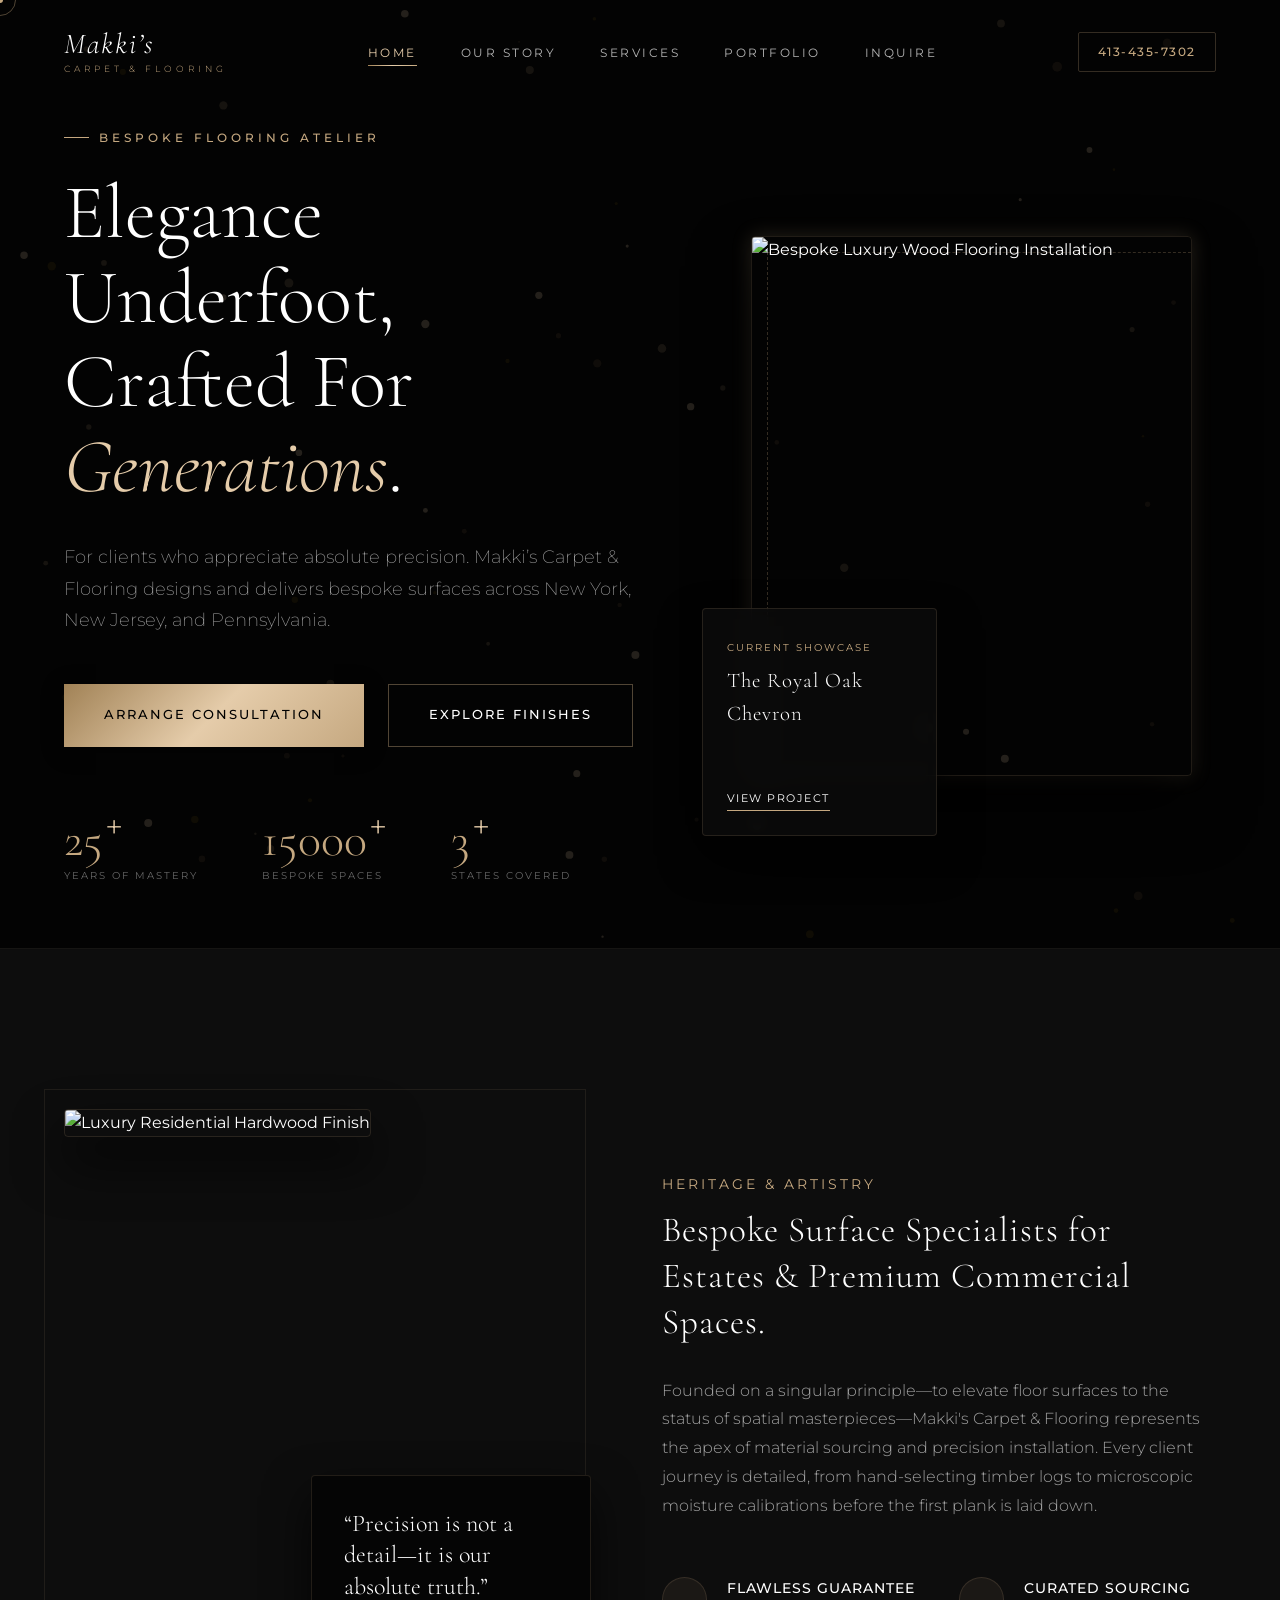
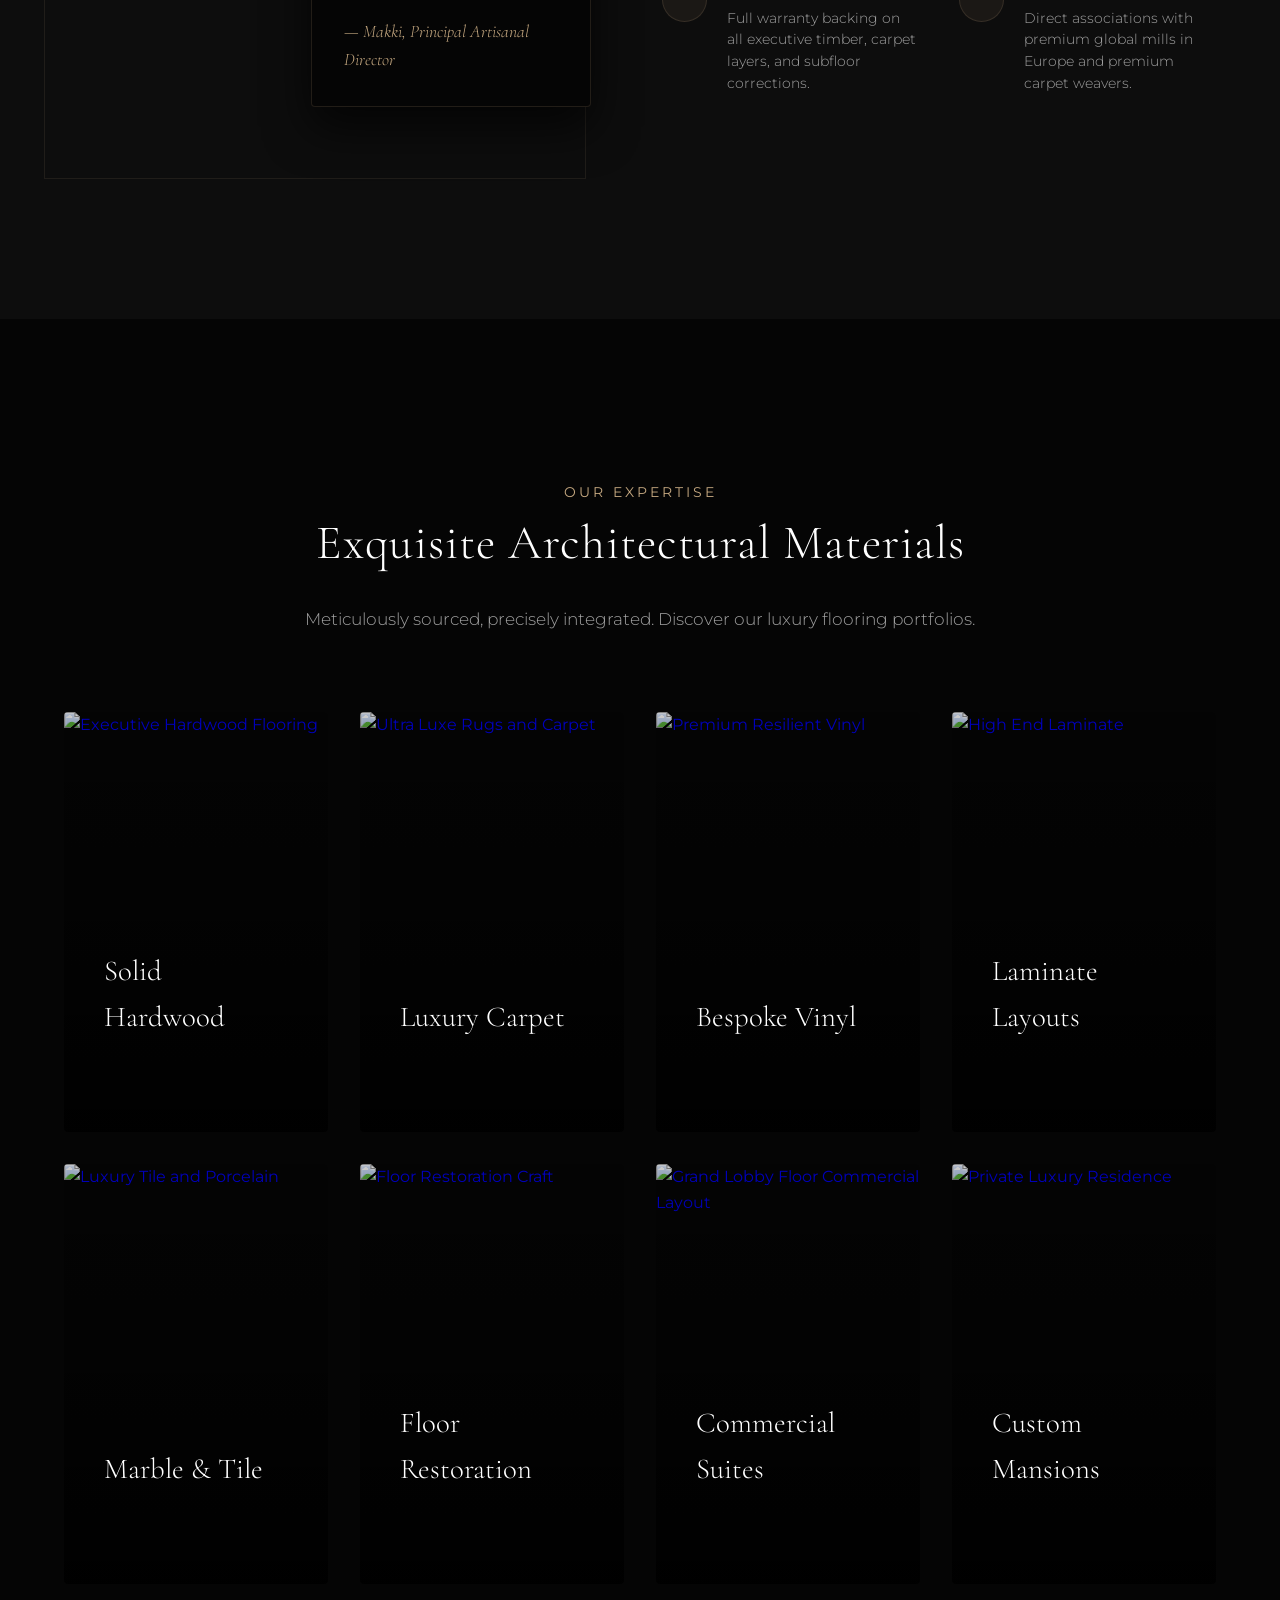
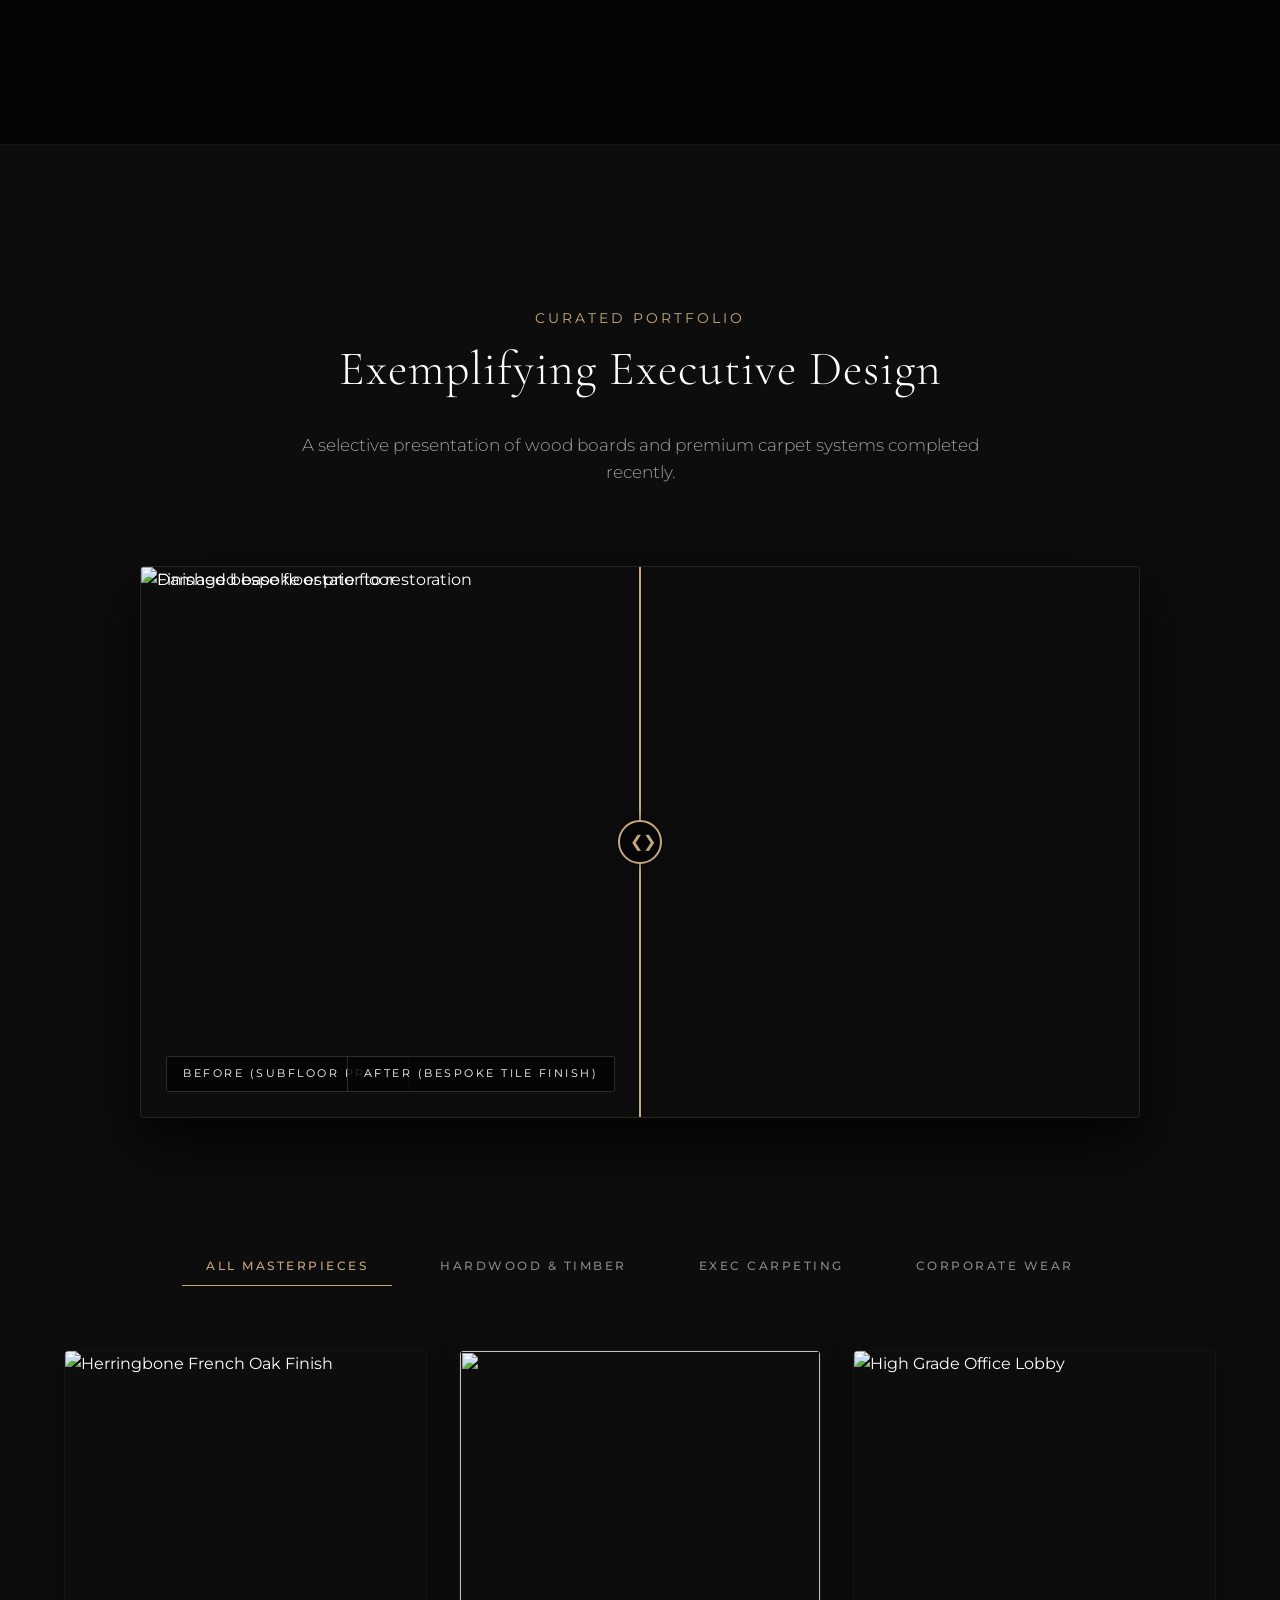
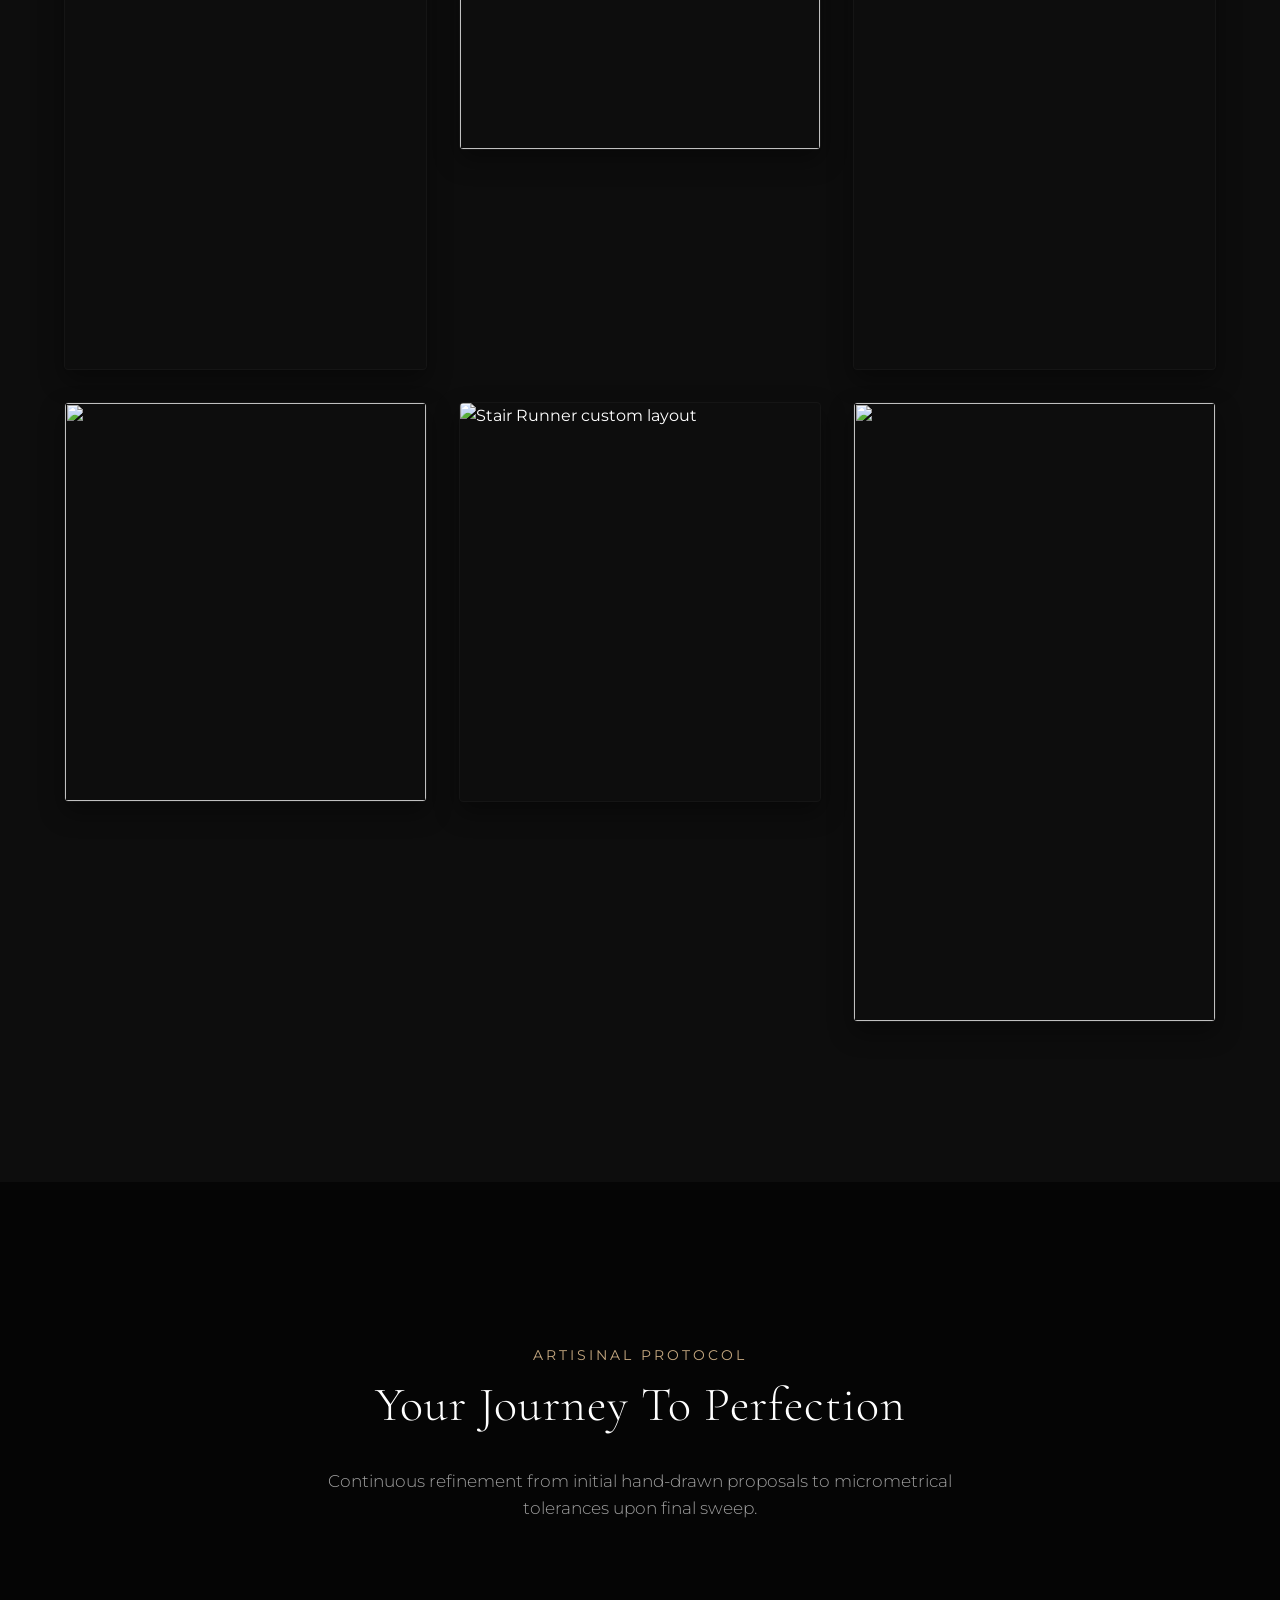
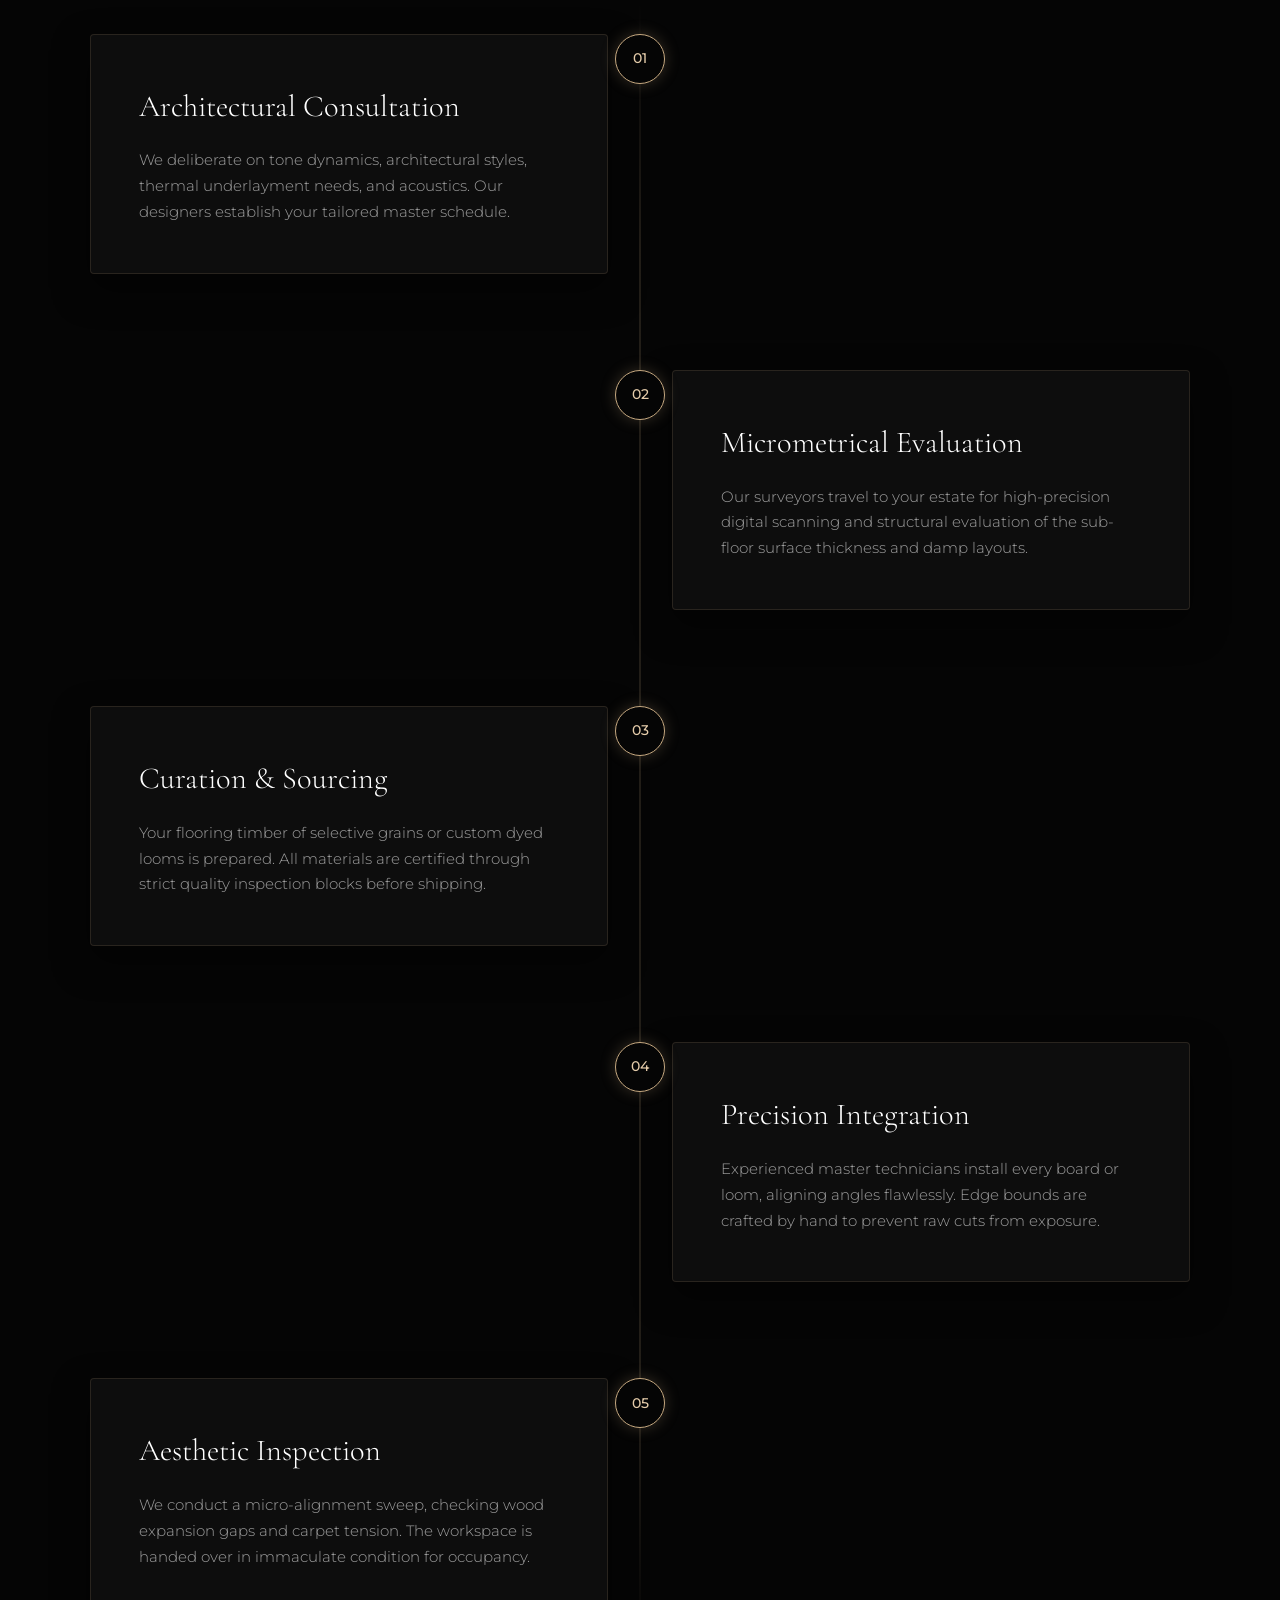
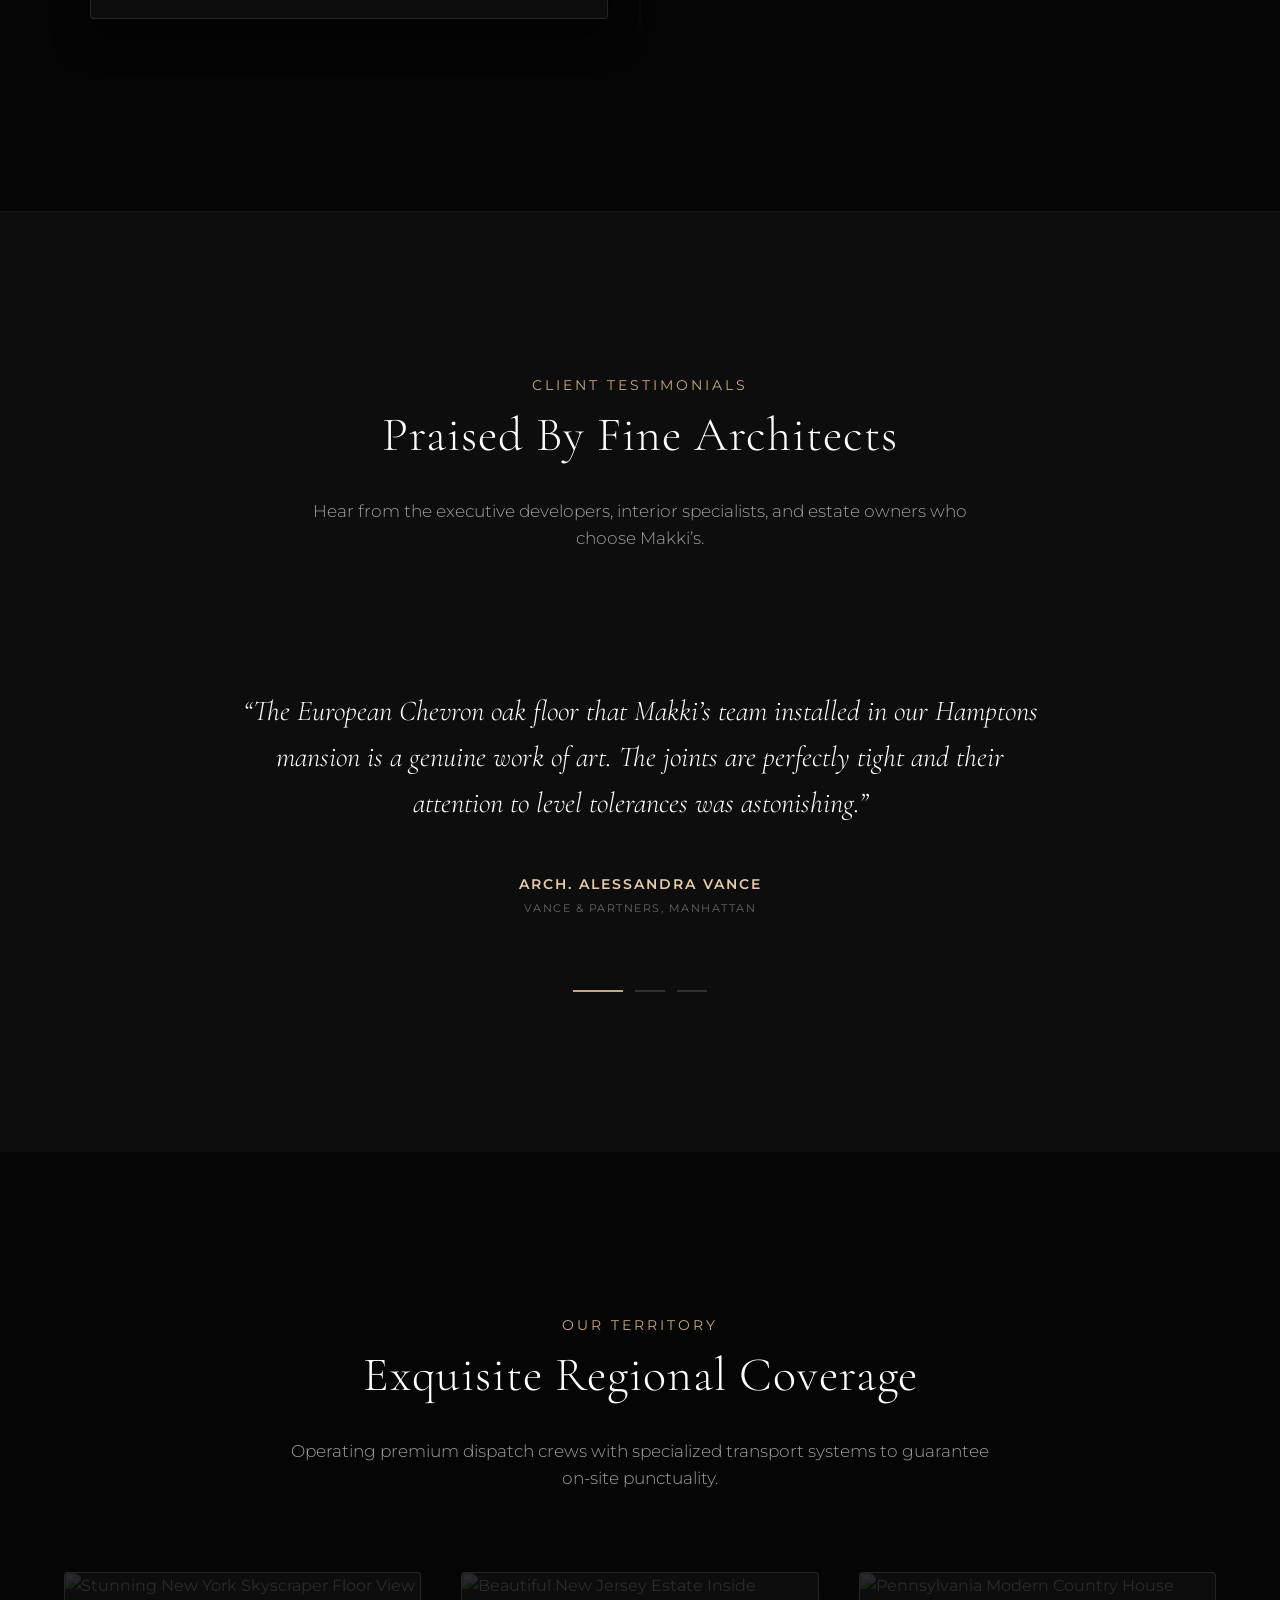
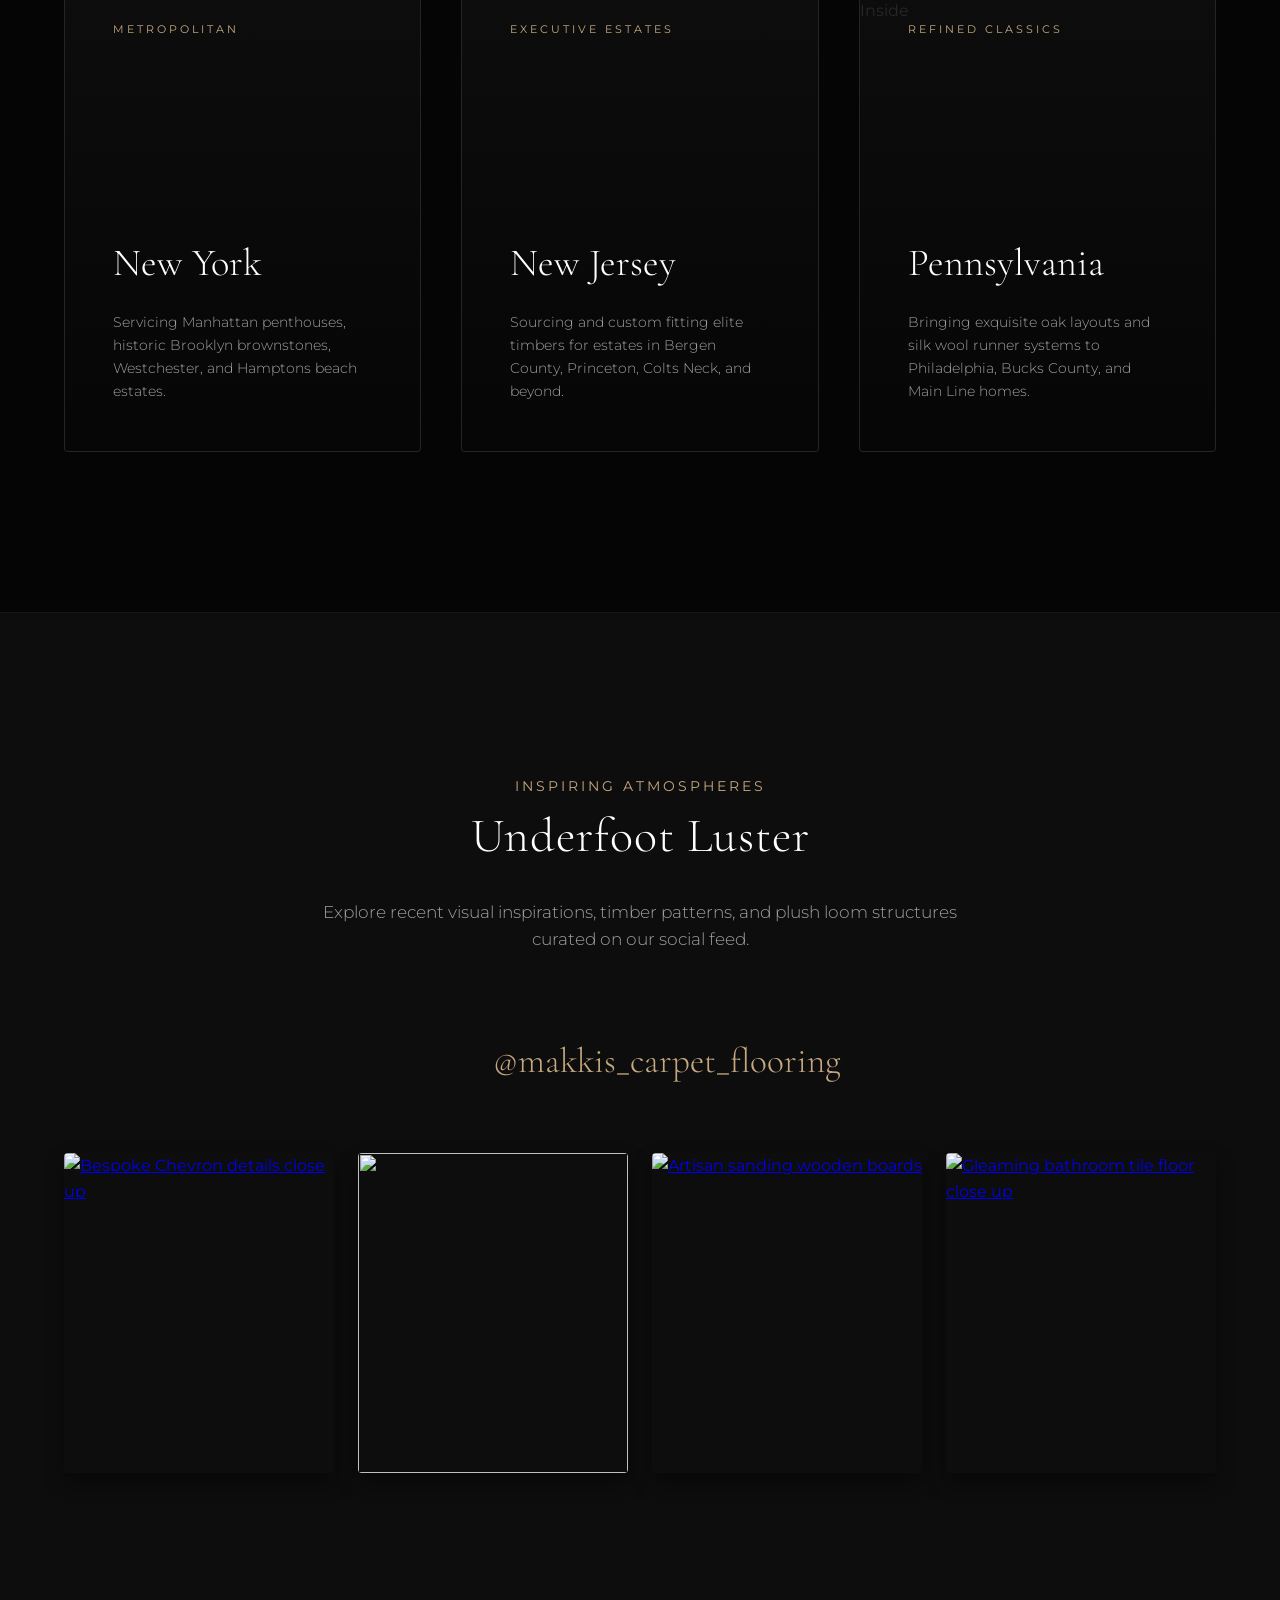
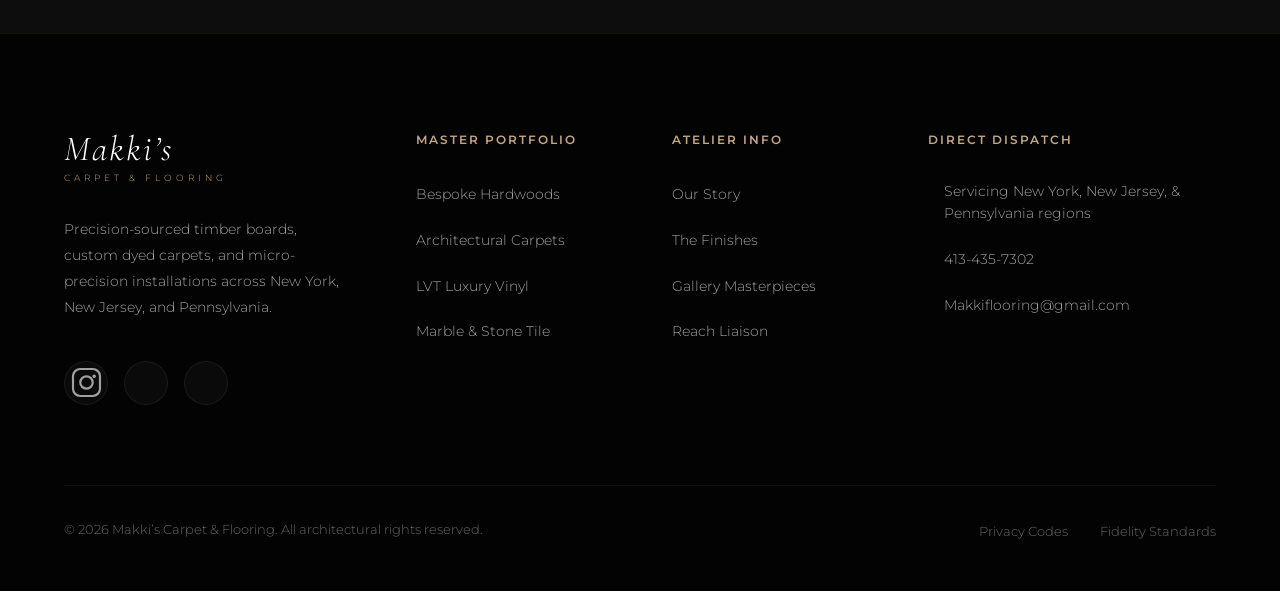
==== index.html @ 1c9a8f4b "Update index.html" ====
<!DOCTYPE html>
<html lang="en">
<head>
  <meta charset="UTF-8">
  <meta name="viewport" content="width=device-width, initial-scale=1.0">
  <meta name="description" content="Makki's Carpet & Flooring - Premium luxury flooring installer in New York, New Jersey, and Pennsylvania. Over 25 years of bespoke residential and commercial finishes.">
  <title>Makki’s Carpet & Flooring | Premium Luxury Flooring Solutions</title>
  <script src="https://cdn.emailjs.com/dist/email.min.js"></script>
  <!-- Premium Styles -->
  <link rel="stylesheet" href="style.css">
</head>
<body>

  <!-- Custom Cursor -->
  <div class="custom-cursor-dot"></div>
  <div class="custom-cursor-outline"></div>
  <!-- Preloader -->
  <div id="preloader">
     <img src="https://i.ibb.co/xSLkwSdd/5a114c3f-be6a-4035-bbf9-7d667262549d.jpg" alt="Logo" class="loader-logo logo">
    <div class="loader-logo">MAKKI'S</div>
    <div class="loader-bar">
      <div class="loader-progress"></div>
    </div>
  </div>

  <!-- Header Section -->
  <header>
    <div class="nav-container">
      <a href="index.html" class="logo-brand">
        <span class="logo-title">Makki’s</span>
        <span class="logo-tagline">Carpet & Flooring</span>
      </a>
      
      <ul class="nav-menu">
        <li class="nav-item active"><a href="index.html">Home</a></li>
        <li class="nav-item"><a href="about.html">Our Story</a></li>
        <li class="nav-item"><a href="services.html">Services</a></li>
        <li class="nav-item"><a href="portfolio.html">Portfolio</a></li>
        <li class="nav-item"><a href="contact.html">Inquire</a></li>
      </ul>

      <div class="nav-contact-quick">
        <a href="javascript:void(0)" class="nav-phone">413-435-7302</a>
      </div>

      <button class="mobile-nav-toggle" aria-label="Toggle navigation">
        <span></span>
        <span></span>
        <span></span>
      </button>
    </div>
  </header>

  <!-- 1. Hero Section -->
  <section class="hero-section" id="hero">
    <!-- Particles Backdrop -->
    <div id="particles-js"></div>
    
    <div class="hero-grid">
      <div class="hero-content reveal-on-scroll active">
        <div class="hero-tag">BESPOKE FLOORING ATELIER</div>
        <h1 class="hero-title serif-heading">
          Elegance Underfoot,<br>Crafted For <span>Generations</span>.
        </h1>
        <p class="hero-desc">
          For clients who appreciate absolute precision. Makki’s Carpet & Flooring designs and delivers bespoke surfaces across New York, New Jersey, and Pennsylvania.
        </p>
        <div class="hero-actions">
          <a href="contact.html" class="btn-gold">Arrange Consultation</a>
          <a href="services.html" class="btn-outline">Explore Finishes</a>
        </div>
        
        <div class="hero-stats">
          <div class="stat-item">
            <span class="stat-num" data-target="25">0</span>
            <span class="stat-label">Years of Mastery</span>
          </div>
          <div class="stat-item">
            <span class="stat-num" data-target="15000">0</span>
            <span class="stat-label">Bespoke Spaces</span>
          </div>
          <div class="stat-item">
            <span class="stat-num" data-target="3">0</span>
            <span class="stat-label">States Covered</span>
          </div>
        </div>
      </div>
      
      <div class="hero-visual scale-on-scroll active">
        <div class="visual-container">
          <div class="visual-main-frame">
            <!-- Luxury hardwood flooring project preview -->
            <img src="https://images.unsplash.com/photo-1581858726788-75bc0f6a952d?auto=format&fit=crop&w=1200&q=80" alt="Bespoke Luxury Wood Flooring Installation">
            <div class="gold-accent-border"></div>
          </div>
          
          <!-- Floating Shingles Glass Panel card -->
          <div class="floating-shingles">
            <div>
              <span class="shingle-badge font-sans">Current Showcase</span>
              <h3 class="shingle-title serif-heading">The Royal Oak Chevron</h3>
            </div>
            <a href="portfolio.html" class="shingle-link">View Project</a>
          </div>
        </div>
      </div>
    </div>
  </section>

  <!-- 2. About Section -->
  <section class="about-section" id="about">
    <div class="about-grid">
      <div class="about-image reveal-on-scroll">
        <img class="about-main-img" src="https://images.unsplash.com/photo-1600210492486-724fe5c67fb0?auto=format&fit=crop&w=1200&q=80" alt="Luxury Residential Hardwood Finish">
        <div class="about-decorative-frame"></div>
        <div class="about-floating-card">
          <h3 class="about-tagline">“Precision is not a detail—it is our absolute truth.”</h3>
          <span class="about-tag-signature">— Makki, Principal Artisanal Director</span>
        </div>
      </div>
      
      <div class="about-content reveal-on-scroll">
        <span class="sans-heading">Heritage & Artistry</span>
        <h2 class="serif-heading about-intro-txt">
          Bespoke Surface Specialists for Estates & Premium Commercial Spaces.
        </h2>
        <p class="about-body-txt">
          Founded on a singular principle—to elevate floor surfaces to the status of spatial masterpieces—Makki's Carpet & Flooring represents the apex of material sourcing and precision installation. Every client journey is detailed, from hand-selecting timber logs to microscopic moisture calibrations before the first plank is laid down.
        </p>
        
        <div class="about-attributes reveal-group">
          <div class="attr-item">
            <div class="attr-icon-wrapper">
              <i data-lucide="shield-check"></i>
            </div>
            <div class="attr-info">
              <h4>Flawless Guarantee</h4>
              <p>Full warranty backing on all executive timber, carpet layers, and subfloor corrections.</p>
            </div>
          </div>
          <div class="attr-item">
            <div class="attr-icon-wrapper">
              <i data-lucide="sparkles"></i>
            </div>
            <div class="attr-info">
              <h4>Curated Sourcing</h4>
              <p>Direct associations with premium global mills in Europe and premium carpet weavers.</p>
            </div>
          </div>
        </div>
      </div>
    </div>
  </section>

  <!-- 3. Services Section -->
  <section class="services-section" id="services">
    <div class="section-head reveal-on-scroll">
      <span class="sans-heading">Our Expertise</span>
      <h2 class="serif-heading">Exquisite Architectural Materials</h2>
      <p>Meticulously sourced, precisely integrated. Discover our luxury flooring portfolios.</p>
    </div>
    
    <div class="services-grid reveal-group">
      <!-- Service 1: Hardwood -->
      <a href="services.html#hardwood" class="service-card">
        <div class="service-card-bg">
          <img src="https://images.unsplash.com/photo-1581858726788-75bc0f6a952d?auto=format&fit=crop&w=800&q=80" alt="Executive Hardwood Flooring">
        </div>
        <div class="service-card-overlay"></div>
        <div class="service-card-border"></div>
        <div class="service-icon"><i data-lucide="layers"></i></div>
        <h3 class="service-title">Solid Hardwood</h3>
        <p class="service-desc">Authentic European Oak, Walnut, and premium exotic woods, hand-laid with structural perfection.</p>
        <span class="service-link">View Craft <i data-lucide="chevron-right"></i></span>
      </a>
      
      <!-- Service 2: Premium Carpet -->
      <a href="services.html#carpet" class="service-card">
        <div class="service-card-bg">
          <img src="https://i.ibb.co/GQ1VkcZb/d728c7e0-7479-479b-85d1-a811d17b97d9.jpg" alt="Ultra Luxe Rugs and Carpet">
        </div>
        <div class="service-card-overlay"></div>
        <div class="service-card-border"></div>
        <div class="service-icon"><i data-lucide="maximize"></i></div>
        <h3 class="service-title">Luxury Carpet</h3>
        <p class="service-desc">Incredibly plush wool weaves, silk blends, and premium pile carpets for an unmatched sensory texture.</p>
        <span class="service-link">View Craft <i data-lucide="chevron-right"></i></span>
      </a>
      
      <!-- Service 3: Luxury Vinyl -->
      <a href="services.html#vinyl" class="service-card">
        <div class="service-card-bg">
          <img src="https://i.ibb.co/d0JSGK6W/39c79162-914a-404d-9a48-3e74214f60e5.jpg" alt="Premium Resilient Vinyl">
        </div>
        <div class="service-card-overlay"></div>
        <div class="service-card-border"></div>
        <div class="service-icon"><i data-lucide="check-square"></i></div>
        <h3 class="service-title">Bespoke Vinyl</h3>
        <p class="service-desc">Strictly premium luxury vinyl tile (LVT), matching architectural wood grains with high endurance.</p>
        <span class="service-link">View Craft <i data-lucide="chevron-right"></i></span>
      </a>
      
      <!-- Service 4: Laminate -->
      <a href="services.html#laminate" class="service-card">
        <div class="service-card-bg">
          <img src="https://i.ibb.co/qhDQ3WF/c8df45db-732a-43ee-99b4-799efd289662.jpg" alt="High End Laminate">
        </div>
        <div class="service-card-overlay"></div>
        <div class="service-card-border"></div>
        <div class="service-icon"><i data-lucide="columns"></i></div>
        <h3 class="service-title">Laminate Layouts</h3>
        <p class="service-desc">Scratch-resistant master laminates perfect for luxury high-traffic households with zero compromises.</p>
        <span class="service-link">View Craft <i data-lucide="chevron-right"></i></span>
      </a>

      <!-- Service 5: Tile Flooring -->
      <a href="services.html#tile" class="service-card">
        <div class="service-card-bg">
          <img src="https://i.ibb.co/6dym2Vt/a4a47b64-ac82-4fdd-9a53-a200784e17b0.jpg" alt="Luxury Tile and Porcelain">
        </div>
        <div class="service-card-overlay"></div>
        <div class="service-card-border"></div>
        <div class="service-icon"><i data-lucide="grid"></i></div>
        <h3 class="service-title">Marble & Tile</h3>
        <p class="service-desc">Grand format stone overlays, classic marble, and luxury porcelain calibrated to micrometer margins.</p>
        <span class="service-link">View Craft <i data-lucide="chevron-right"></i></span>
      </a>

      <!-- Service 6: Subfloor Repair -->
      <a href="services.html#repair" class="service-card">
        <div class="service-card-bg">
          <img src="https://images.unsplash.com/photo-1504307651254-35680f356dfd?auto=format&fit=crop&w=800&q=80" alt="Floor Restoration Craft">
        </div>
        <div class="service-card-overlay"></div>
        <div class="service-card-border"></div>
        <div class="service-icon"><i data-lucide="tool"></i></div>
        <h3 class="service-title">Floor Restoration</h3>
        <p class="service-desc">Structural substrate correction, timber re-sanding, waxing, and leveling historical structures.</p>
        <span class="service-link">View Craft <i data-lucide="chevron-right"></i></span>
      </a>

      <!-- Service 7: Executive Commercial -->
      <a href="services.html#commercial" class="service-card">
        <div class="service-card-bg">
          <img src="https://images.unsplash.com/photo-1497366216548-37526070297c?auto=format&fit=crop&w=800&q=80" alt="Grand Lobby Floor Commercial Layout">
        </div>
        <div class="service-card-overlay"></div>
        <div class="service-card-border"></div>
        <div class="service-icon"><i data-lucide="building"></i></div>
        <h3 class="service-title">Commercial Suites</h3>
        <p class="service-desc">Ultra-rugged corporate wear carpets and hardwoods for law firms, premium offices, and flagship stores.</p>
        <span class="service-link">View Craft <i data-lucide="chevron-right"></i></span>
      </a>

      <!-- Service 8: Bespoke Residential -->
      <a href="services.html#residential" class="service-card">
        <div class="service-card-bg">
          <img src="https://i.ibb.co/rRZjjzHY/81e2dea7-bd69-4175-8bc0-81eac4f0ea68.jpg" alt="Private Luxury Residence">
        </div>
        <div class="service-card-overlay"></div>
        <div class="service-card-border"></div>
        <div class="service-icon"><i data-lucide="home"></i></div>
        <h3 class="service-title">Custom Mansions</h3>
        <p class="service-desc">Immersive warmth and elegance for signature properties. We craft personalized flooring experiences.</p>
        <span class="service-link">View Craft <i data-lucide="chevron-right"></i></span>
      </a>
    </div>
  </section>

  <!-- 4. Projects / Portfolio Section -->
  <section class="portfolio-section" id="portfolio">
    <div class="section-head reveal-on-scroll">
      <span class="sans-heading">Curated Portfolio</span>
      <h2 class="serif-heading">Exemplifying Executive Design</h2>
      <p>A selective presentation of wood boards and premium carpet systems completed recently.</p>
    </div>

    <!-- Before & After Interactive Showcase -->
    <div class="ba-showcase reveal-on-scroll">
      <div class="ba-wrapper">
        <!-- Before Container -->
        <div class="ba-img-container ba-before">
          <img src="https://images.unsplash.com/photo-1504307651254-35680f356dfd?auto=format&fit=crop&w=1200&q=80" alt="Damaged base floor prior to restoration">
          <span class="ba-label">Before (Subfloor Prep)</span>
        </div>
        
        <!-- After Container (Adjusted by JavaScript) -->
        <div class="ba-img-container ba-after">
          <img src="https://images.unsplash.com/photo-1600607687939-ce8a6c25118c?auto=format&fit=crop&w=1200&q=80" alt="Finished bespoke estate floor">
          <span class="ba-label">After (Bespoke Tile Finish)</span>
        </div>

        <!-- Slider Bar Controller -->
        <div class="ba-handle">
          <div class="ba-button">
            <div class="ba-button-arrows">
              <span>❮</span><span>❯</span>
            </div>
          </div>
        </div>
      </div>
    </div>

    <!-- Category Filter Menu -->
    <ul class="filter-menu reveal-on-scroll">
      <li><button class="filter-btn active" data-filter="all">All Masterpieces</button></li>
      <li><button class="filter-btn" data-filter="wood">Hardwood & Timber</button></li>
      <li><button class="filter-btn" data-filter="carpet">Exec Carpeting</button></li>
      <li><button class="filter-btn" data-filter="commercial">Corporate Wear</button></li>
    </ul>

    <!-- Portfolio Custom Grid with Tall Aspect Variations -->
    <div class="portfolio-grid reveal-group">
      <!-- Item 1: Tall -->
      <div class="portfolio-item item-tall" data-category="wood">
        <div class="portfolio-img-wrapper">
          <img src="https://images.unsplash.com/photo-1581858726788-75bc0f6a952d?auto=format&fit=crop&w=800&q=80" alt="Herringbone French Oak Finish">
        </div>
        <div class="portfolio-overlay">
          <span class="portfolio-category">Bespoke Timber</span>
          <h4 class="portfolio-title">French Oak Chevron Estate</h4>
        </div>
      </div>

      <!-- Item 2 -->
      <div class="portfolio-item" data-category="carpet">
        <div class="portfolio-img-wrapper">
         <img src="https://i.ibb.co/cc7Kqxyk/4500873e-19fc-4d12-99db-4bb48f63961c.jpg"  border="0">
        </div>
        <div class="portfolio-overlay">
          <span class="portfolio-category">Executive Weave</span>
          <h4 class="portfolio-title">TriBeCa Silk-Plush Penthouse</h4>
        </div>
      </div>

      <!-- Item 3: Tall -->
      <div class="portfolio-item item-tall" data-category="commercial">
        <div class="portfolio-img-wrapper">
          <img src="https://images.unsplash.com/photo-1497366216548-37526070297c?auto=format&fit=crop&w=800&q=80" alt="High Grade Office Lobby">
        </div>
        <div class="portfolio-overlay">
          <span class="portfolio-category">Corporate Wear</span>
          <h4 class="portfolio-title">Manhattan Boardroom Timber</h4>
        </div>
      </div>

      <!-- Item 4 -->
      <div class="portfolio-item" data-category="wood">
        <div class="portfolio-img-wrapper">
          <img src="https://i.ibb.co/cc2Sqk0H/12a1a378-7c0d-43dc-aef0-fb88eac7d7d7.jpg"  border="0">
        </div>
        <div class="portfolio-overlay">
          <span class="portfolio-category">Classic Timber</span>
          <h4 class="portfolio-title">American Walnut Private Villa</h4>
        </div>
      </div>

      <!-- Item 5 -->
      <div class="portfolio-item" data-category="carpet">
        <div class="portfolio-img-wrapper">
          <img src="https://images.unsplash.com/photo-1600210492486-724fe5c67fb0?auto=format&fit=crop&w=800&q=80" alt="Stair Runner custom layout">
        </div>
        <div class="portfolio-overlay">
          <span class="portfolio-category">Artisan Rug</span>
          <h4 class="portfolio-title">Sands Point Wool Stairways</h4>
        </div>
      </div>

      <!-- Item 6: Tall -->
      <div class="portfolio-item item-tall" data-category="wood">
        <div class="portfolio-img-wrapper">
        <img src="https://i.ibb.co/pvNMFsKS/4f7cafdc-bfe4-41c3-a2f7-6c0e82653e8f.jpg" border="0/>
        </div>
        <div class="portfolio-overlay">
          <span class="portfolio-category">Premium Oak</span>
          <h4 class="portfolio-title">Bergen County Sleek Planks</h4>
        </div>
      </div>
    </div>
  </section>

  <!-- 5. Process Section -->
  <section class="process-section" id="process">
    <div class="section-head reveal-on-scroll">
      <span class="sans-heading">Artisinal Protocol</span>
      <h2 class="serif-heading">Your Journey To Perfection</h2>
      <p>Continuous refinement from initial hand-drawn proposals to micrometrical tolerances upon final sweep.</p>
    </div>

    <div class="process-timeline reveal-group">
      <!-- Step 1 -->
      <div class="process-step">
        <div class="process-step-indicator">
          <span class="process-num">01</span>
        </div>
        <div class="process-content">
          <h3 class="process-step-title">Architectural Consultation</h3>
          <p class="process-step-desc">We deliberate on tone dynamics, architectural styles, thermal underlayment needs, and acoustics. Our designers establish your tailored master schedule.</p>
        </div>
      </div>

      <!-- Step 2 -->
      <div class="process-step">
        <div class="process-step-indicator">
          <span class="process-num">02</span>
        </div>
        <div class="process-content">
          <h3 class="process-step-title">Micrometrical Evaluation</h3>
          <p class="process-step-desc">Our surveyors travel to your estate for high-precision digital scanning and structural evaluation of the sub-floor surface thickness and damp layouts.</p>
        </div>
      </div>

      <!-- Step 3 -->
      <div class="process-step">
        <div class="process-step-indicator">
          <span class="process-num">03</span>
        </div>
        <div class="process-content">
          <h3 class="process-step-title">Curation & Sourcing</h3>
          <p class="process-step-desc">Your flooring timber of selective grains or custom dyed looms is prepared. All materials are certified through strict quality inspection blocks before shipping.</p>
        </div>
      </div>

      <!-- Step 4 -->
      <div class="process-step">
        <div class="process-step-indicator">
          <span class="process-num">04</span>
        </div>
        <div class="process-content">
          <h3 class="process-step-title">Precision Integration</h3>
          <p class="process-step-desc">Experienced master technicians install every board or loom, aligning angles flawlessly. Edge bounds are crafted by hand to prevent raw cuts from exposure.</p>
        </div>
      </div>

      <!-- Step 5 -->
      <div class="process-step">
        <div class="process-step-indicator">
          <span class="process-num">05</span>
        </div>
        <div class="process-content">
          <h3 class="process-step-title">Aesthetic Inspection</h3>
          <p class="process-step-desc">We conduct a micro-alignment sweep, checking wood expansion gaps and carpet tension. The workspace is handed over in immaculate condition for occupancy.</p>
        </div>
      </div>
    </div>
  </section>

  <!-- 6. Testimonials Section -->
  <section class="testimonials-section" id="testimonials">
    <div class="section-head reveal-on-scroll">
      <span class="sans-heading">Client Testimonials</span>
      <h2 class="serif-heading">Praised By Fine Architects</h2>
      <p>Hear from the executive developers, interior specialists, and estate owners who choose Makki’s.</p>
    </div>

    <div class="testimonials-slider-container reveal-on-scroll">
      <div class="slider-track-viewport">
        <div class="slider-track">
          <!-- Slide 1 -->
          <div class="testimonial-slide">
            <div class="quote-icon">
              <i data-lucide="quote" style="width: 60px; height: 60px;"></i>
            </div>
            <p class="testimonial-body">
              “The European Chevron oak floor that Makki’s team installed in our Hamptons mansion is a genuine work of art. The joints are perfectly tight and their attention to level tolerances was astonishing.”
            </p>
            <div class="testimonial-client">
              <span class="client-name">Arch. Alessandra Vance</span>
              <span class="client-location">Vance & Partners, Manhattan</span>
            </div>
          </div>
          
          <!-- Slide 2 -->
          <div class="testimonial-slide">
            <div class="quote-icon">
              <i data-lucide="quote" style="width: 60px; height: 60px;"></i>
            </div>
            <p class="testimonial-body">
              “For our luxury boutique hotel lobby, we needed a commercial-wear carpet that exuded warmth and prestige. They sourced wool of remarkable density. Immaculate attention to timing and deadlines.”
            </p>
            <div class="testimonial-client">
              <span class="client-name">Preston Geller</span>
              <span class="client-location">Director of Hospitality, Philadelphia</span>
            </div>
          </div>

          <!-- Slide 3 -->
          <div class="testimonial-slide">
            <div class="quote-icon">
              <i data-lucide="quote" style="width: 60px; height: 60px;"></i>
            </div>
            <p class="testimonial-body">
              “Makki's is the only specialized group we trust. Their crew remedied a historical sloping floor in our Princeton library with custom timber sanding, delivering a stunning historical salvage finish.”
            </p>
            <div class="testimonial-client">
              <span class="client-name">Ephraim & Cynthia Cole</span>
              <span class="client-location">Private Collectors, Princeton NJ</span>
            </div>
          </div>
        </div>
      </div>
      
      <!-- Dots controls -->
      <div class="slider-dots"></div>
    </div>
  </section>

  <!-- 7. Service Area Section -->
  <section class="service-area-section" id="service-areas">
    <div class="section-head reveal-on-scroll">
      <span class="sans-heading">Our Territory</span>
      <h2 class="serif-heading">Exquisite Regional Coverage</h2>
      <p>Operating premium dispatch crews with specialized transport systems to guarantee on-site punctuality.</p>
    </div>

    <div class="service-area-grid reveal-group">
      <!-- Area 1: New York -->
      <div class="area-card">
        <img class="area-bg-img" src="https://images.unsplash.com/photo-1497366216548-37526070297c?auto=format&fit=crop&w=800&q=80" alt="Stunning New York Skyscraper Floor View">
        <div class="area-card-bg"></div>
        <span class="area-tag">Metropolitan</span>
        <div class="area-title-wrap">
          <h3 class="area-title">New York</h3>
          <p class="area-desc">Servicing Manhattan penthouses, historic Brooklyn brownstones, Westchester, and Hamptons beach estates.</p>
        </div>
      </div>

      <!-- Area 2: New Jersey -->
      <div class="area-card">
        <img class="area-bg-img" src="https://images.unsplash.com/photo-1600210492486-724fe5c67fb0?auto=format&fit=crop&w=800&q=80" alt="Beautiful New Jersey Estate Inside">
        <div class="area-card-bg"></div>
        <span class="area-tag">Executive Estates</span>
        <div class="area-title-wrap">
          <h3 class="area-title">New Jersey</h3>
          <p class="area-desc">Sourcing and custom fitting elite timbers for estates in Bergen County, Princeton, Colts Neck, and beyond.</p>
        </div>
      </div>

      <!-- Area 3: Pennsylvania -->
      <div class="area-card">
        <img class="area-bg-img" src="https://images.unsplash.com/photo-1505691938895-1758d7feb511?auto=format&fit=crop&w=800&q=80" alt="Pennsylvania Modern Country House Inside">
        <div class="area-card-bg"></div>
        <span class="area-tag">Refined Classics</span>
        <div class="area-title-wrap">
          <h3 class="area-title">Pennsylvania</h3>
          <p class="area-desc">Bringing exquisite oak layouts and silk wool runner systems to Philadelphia, Bucks County, and Main Line homes.</p>
        </div>
      </div>
    </div>
  </section>

  <!-- 8. Instagram Showcase -->
  <section class="instagram-section" id="instagram">
    <div class="section-head reveal-on-scroll">
      <span class="sans-heading">Inspiring Atmospheres</span>
      <h2 class="serif-heading">Underfoot Luster</h2>
      <p>Explore recent visual inspirations, timber patterns, and plush loom structures curated on our social feed.</p>
    </div>

    <div class="insta-handle-promo reveal-on-scroll">
      <a href="https://www.instagram.com/makkis_carpet_flooring/" target="_blank" class="insta-link">
        <i data-lucide="instagram" style="width: 38px; height: 38px;"></i> @makkis_carpet_flooring
      </a>
    </div>

    <div class="insta-grid reveal-group">
      <!-- Photo 1: Wood Chevron close up -->
      <a href="https://www.instagram.com/makkis_carpet_flooring/" target="_blank" class="insta-card">
        <img src="https://images.unsplash.com/photo-1581858726788-75bc0f6a952d?auto=format&fit=crop&w=600&q=80" alt="Bespoke Chevron details close up">
        <div class="insta-overlay">
          <div class="insta-overlay-icon"><i data-lucide="plus-circle" style="width:40px; height:40px;"></i></div>
        </div>
      </a>

      <!-- Photo 2: Luxury Carpet weave texture -->
      <a href="https://www.instagram.com/makkis_carpet_flooring/" target="_blank" class="insta-card">
       <img src="https://i.ibb.co/5XRZ1W1n/Whats-App-Image-2026-05-11-at-7-14-50-PM.jpg" border="0">
        <div class="insta-overlay">
          <div class="insta-overlay-icon"><i data-lucide="plus-circle" style="width:40px; height:40px;"></i></div>
        </div>
      </a>

      <!-- Photo 3: Wood Sanding Craft -->
      <a href="https://www.instagram.com/makkis_carpet_flooring/" target="_blank" class="insta-card">
        <img src="https://images.unsplash.com/photo-1504307651254-35680f356dfd?auto=format&fit=crop&w=600&q=80" alt="Artisan sanding wooden boards">
        <div class="insta-overlay">
          <div class="insta-overlay-icon"><i data-lucide="plus-circle" style="width:40px; height:40px;"></i></div>
        </div>
      </a>

      <!-- Photo 4: Tile marble bathroom floor -->
      <a href="https://www.instagram.com/makkis_carpet_flooring/" target="_blank" class="insta-card">
        <img src="https://images.unsplash.com/photo-1600607687939-ce8a6c25118c?auto=format&fit=crop&w=600&q=80" alt="Gleaming bathroom tile floor close up">
        <div class="insta-overlay">
          <div class="insta-overlay-icon"><i data-lucide="plus-circle" style="width:40px; height:40px;"></i></div>
        </div>
      </a>
    </div>
  </section>



















  <!-- 10. Footer Section -->
  <footer>
    <div class="footer-main-grid">
      <div class="footer-description-col">
        <a href="index.html" class="logo-brand footer-logo">
          <span class="logo-title" style="font-size: 2.2rem;">Makki’s</span>
          <span class="logo-tagline">Carpet & Flooring</span>
        </a>
        <p class="footer-brand-info">
          Precision-sourced timber boards, custom dyed carpets, and micro-precision installations across New York, New Jersey, and Pennsylvania.
        </p>
        <div class="footer-social-wrapper">
        <a class="social-circle-link" href="https://instagram.com/makkis_carpet_flooring" target="_blank" class="insta">
<svg xmlns="http://www.w3.org/2000/svg" width="35" height="35" fill="currentColor" viewBox="0 0 24 24">
<path d="M7.75 2h8.5A5.75 5.75 0 0 1 22 7.75v8.5A5.75 5.75 0 0 1 16.25 22h-8.5A5.75 5.75 0 0 1 2 16.25v-8.5A5.75 5.75 0 0 1 7.75 2zm0 1.5A4.25 4.25 0 0 0 3.5 7.75v8.5A4.25 4.25 0 0 0 7.75 20.5h8.5a4.25 4.25 0 0 0 4.25-4.25v-8.5A4.25 4.25 0 0 0 16.25 3.5h-8.5zM12 7a5 5 0 1 1 0 10 5 5 0 0 1 0-10zm0 1.5A3.5 3.5 0 1 0 12 15.5 3.5 3.5 0 0 0 12 8.5zm5.25-2a1.25 1.25 0 1 1 0 2.5 1.25 1.25 0 0 1 0-2.5z"/>
</svg>
</a>
          <a class="social-circle-link" href="javascript:void(0)" aria-label="Direct Phone"><i data-lucide="phone"></i></a>
          <a class="social-circle-link" href="javascript:void(0)" aria-label="Direct Email"><i data-lucide="mail"></i></a>
        </div>
      </div>

      <div class="footer-links-col">
        <h5>Master Portfolio</h5>
        <ul class="footer-links-tree">
          <li class="footer-link-item"><a href="services.html#hardwood">Bespoke Hardwoods</a></li>
          <li class="footer-link-item"><a href="services.html#carpet">Architectural Carpets</a></li>
          <li class="footer-link-item"><a href="services.html#vinyl">LVT Luxury Vinyl</a></li>
          <li class="footer-link-item"><a href="services.html#tile">Marble & Stone Tile</a></li>
        </ul>
      </div>

      <div class="footer-links-col">
        <h5>Atelier Info</h5>
        <ul class="footer-links-tree">
          <li class="footer-link-item"><a href="about.html">Our Story</a></li>
          <li class="footer-link-item"><a href="services.html">The Finishes</a></li>
          <li class="footer-link-item"><a href="portfolio.html">Gallery Masterpieces</a></li>
          <li class="footer-link-item"><a href="contact.html">Reach Liaison</a></li>
        </ul>
      </div>

      <div class="footer-links-col">
        <h5>Direct Dispatch</h5>
        <div class="footer-contact-item">
          <i data-lucide="map-pin" class="footer-contact-icon"></i>
          <span>Servicing New York, New Jersey, & Pennsylvania regions</span>
        </div>
        <div class="footer-contact-item">
          <i data-lucide="phone" class="footer-contact-icon"></i>
          <span><a href="tel:413-435-7302">413-435-7302</a></span>
        </div>
        <div class="footer-contact-item">
          <i data-lucide="mail" class="footer-contact-icon"></i>
          <span><a href="mailto:Makkiflooring@gmail.com">Makkiflooring@gmail.com</a></span>
        </div>
      </div>
    </div>

    <div class="footer-bottom">
      <p class="footer-copyright">
        &copy; 2026 Makki’s Carpet & Flooring. All architectural rights reserved.
      </p>
      <ul class="footer-legal-links">
        <li><a href="#">Privacy Codes</a></li>
        <li><a href="#">Fidelity Standards</a></li>
      </ul>
    </div>
  </footer>

  <!-- Back To Top Button -->
  <button id="back-to-top" class="back-to-top" aria-label="Back to Top Scroll button">
    <i data-lucide="chevron-up"></i>
  </button>

  <!-- Lucide Vector Library & Custom Interactions -->
  <script src="https://unpkg.com/lucide@latest"></script>
  <script src="script.js"></script>
</body>
</html>
---- style.css ----
/* 
   Makki's Carpet & Flooring - Premium Luxury Stylesheet
   Design System: Royal Noir & Aurum Gold
*/

@import url('https://fonts.googleapis.com/css2?family=Cormorant+Garamond:ital,wght@0,300;0,400;0,500;0,600;0,700;1,300;1,400&family=Montserrat:wght@100;200;300;400;500;600;700&display=swap');

:root {
  /* Colors */
  --bg-primary: #050505;
  --bg-secondary: #0d0d0d;
  --bg-tertiary: #141414;
  
  --gold-primary: #c5a880;
  --gold-light: #e5ccaa;
  --gold-dark: #a18256;
  --gold-vibrant: #daa520;
  
  --text-primary: #ffffff;
  --text-secondary: #a0a0a0;
  --text-muted: #666666;
  --gold-gradient: linear-gradient(135deg, #a18256 0%, #e5ccaa 50%, #c5a880 100%);
  --gold-glow: 0 0 20px rgba(197, 168, 128, 0.2);
  --border-gold: 1px solid rgba(197, 168, 128, 0.15);
  
  /* Fonts */
  --font-serif: 'Cormorant Garamond', Georgia, serif;
  --font-sans: 'Montserrat', sans-serif;
  
  /* Transitions */
  --transition-slow: all 0.6s cubic-bezier(0.16, 1, 0.3, 1);
  --transition-medium: all 0.4s cubic-bezier(0.16, 1, 0.3, 1);
  --transition-fast: all 0.2s ease;
}

/* Base Reset & Settings */
* {
  margin: 0;
  padding: 0;
  box-sizing: border-box;
  outline: none;
}

html {
  font-size: 16px;
  scroll-behavior: smooth;
  background-color: var(--bg-primary);
  color: var(--text-primary);
  font-family: var(--font-sans);
  overflow-x: hidden;
  -webkit-font-smoothing: antialiased;
}

body {
  overflow-x: hidden;
  background-color: var(--bg-primary);
  line-height: 1.6;
}

/* Custom Scrollbar */
::-webkit-scrollbar {
  width: 8px;
}

::-webkit-scrollbar-track {
  background: var(--bg-primary);
}

::-webkit-scrollbar-thumb {
  background: var(--gold-dark);
  border-radius: 4px;
}

::-webkit-scrollbar-thumb:hover {
  background: var(--gold-light);
}

/* Custom Cursor */
.custom-cursor-dot,
.custom-cursor-outline {
  position: fixed;
  top: 0;
  left: 0;
  transform: translate(-50%, -50%);
  border-radius: 50%;
  z-index: 9999;
  pointer-events: none;
  transition: width 0.3s, height 0.3s, background-color 0.3s, border-color 0.3s;
}

.custom-cursor-dot {
  width: 6px;
  height: 6px;
  background-color: var(--gold-primary);
}

.custom-cursor-outline {
  width: 32px;
  height: 32px;
  border: 1px solid rgba(197, 168, 128, 0.4);
}

.custom-cursor-hover .custom-cursor-dot {
  width: 12px;
  height: 12px;
  background-color: var(--gold-light);
}

.custom-cursor-hover .custom-cursor-outline {
  width: 48px;
  height: 48px;
  border-color: rgba(197, 168, 128, 0.8);
  background-color: rgba(197, 168, 128, 0.05);
}

@media (max-width: 1024px) {
  .custom-cursor-dot,
  .custom-cursor-outline {
    display: none;
  }
}

/* Preloader */
#preloader {
  position: fixed;
  top: 0;
  left: 0;
  width: 100vw;
  height: 100vh;
  background-color: var(--bg-primary);
  z-index: 10000;
  display: flex;
  flex-direction: column;
  justify-content: center;
  align-items: center;
  transition: opacity 0.8s ease, visibility 0.8s ease;
}

.loader-logo {
  font-family: var(--font-serif);
  font-size: 2.5rem;
  font-style: italic;
  font-weight: 300;
  letter-spacing: 4px;
  color: var(--gold-primary);
  margin-bottom: 20px;
  opacity: 0;
  transform: translateY(20px);
  animation: preloader-fade-in 1s ease forwards;
}

.loader-bar {
  width: 150px;
  height: 1px;
  background-color: rgba(255, 255, 255, 0.1);
  position: relative;
  overflow: hidden;
}

.loader-progress {
  width: 100%;
  height: 100%;
  background-color: var(--gold-primary);
  position: absolute;
  left: -100%;
  animation: loading-bar 2s cubic-bezier(0.85, 0, 0.15, 1) infinite;
}

@keyframes preloader-fade-in {
  to {
    opacity: 1;
    transform: translateY(0);
  }
}

@keyframes loading-bar {
  0% { left: -100%; }
  50% { left: 0; }
  100% { left: 100%; }
}

/* Utility Animations */
.reveal-on-scroll {
  opacity: 0;
  transform: translateY(40px);
  transition: opacity 1s cubic-bezier(0.16, 1, 0.3, 1), transform 1s cubic-bezier(0.16, 1, 0.3, 1);
}

.reveal-on-scroll.active {
  opacity: 1;
  transform: translateY(0);
}

.scale-on-scroll {
  opacity: 0;
  transform: scale(0.95);
  transition: opacity 1s cubic-bezier(0.16, 1, 0.3, 1), transform 1s cubic-bezier(0.16, 1, 0.3, 1);
}

.scale-on-scroll.active {
  opacity: 1;
  transform: scale(1);
}

/* Stagger Animation Utility */
.reveal-group > * {
  opacity: 0;
  transform: translateY(30px);
  transition: opacity 0.8s cubic-bezier(0.16, 1, 0.3, 1), transform 0.8s cubic-bezier(0.16, 1, 0.3, 1);
}
.header {
  display: flex;
  align-items: center;
  justify-content: flex-start; /* left side */
  padding: 10px 20px;
}

.logo {
  height: 60px;   /* control size */
  width: auto;
}
.reveal-group.active > * {
  opacity: 1;
  transform: translateY(0);
}


.reveal-group.active > *:nth-child(1) { transition-delay: 0.1s; }
.reveal-group.active > *:nth-child(2) { transition-delay: 0.2s; }
.reveal-group.active > *:nth-child(3) { transition-delay: 0.3s; }
.reveal-group.active > *:nth-child(4) { transition-delay: 0.4s; }
.reveal-group.active > *:nth-child(5) { transition-delay: 0.5s; }
.reveal-group.active > *:nth-child(6) { transition-delay: 0.6s; }

/* Elegant Typography Headers */
.serif-heading {
  font-family: var(--font-serif);
  font-weight: 300;
  letter-spacing: 1px;
}

.sans-heading {
  font-family: var(--font-sans);
  font-weight: 400;
  text-transform: uppercase;
  letter-spacing: 3px;
  color: var(--gold-primary);
  font-size: 0.85rem;
  margin-bottom: 0.75rem;
}

.section-head {
  text-align: center;
  margin-bottom: 5rem;
  max-width: 700px;
  margin-left: auto;
  margin-right: auto;
}

.section-head h2 {
  font-size: 3rem;
  margin-bottom: 1.5rem;
}

.section-head p {
  color: var(--text-secondary);
  font-size: 1.05rem;
  font-weight: 300;
}

@media (max-width: 768px) {
  .section-head {
    margin-bottom: 3.5rem;
    padding: 0 1rem;
  }
  .section-head h2 {
    font-size: 2.25rem;
  }
}

/* Premium Buttons & Interactive Links */
.btn-gold {
  display: inline-flex;
  align-items: center;
  justify-content: center;
  font-family: var(--font-sans);
  font-weight: 500;
  text-transform: uppercase;
  letter-spacing: 2px;
  font-size: 0.8rem;
  padding: 1.25rem 2.5rem;
  background: var(--gold-gradient);
  color: #000000;
  border: none;
  position: relative;
  overflow: hidden;
  cursor: pointer;
  z-index: 1;
  text-decoration: none;
  transition: var(--transition-medium);
  box-shadow: 0 4px 20px rgba(0, 0, 0, 0.4);
}

.btn-gold::before {
  content: '';
  position: absolute;
  top: 0;
  left: 0;
  width: 100%;
  height: 100%;
  background: #ffffff;
  transform: scaleX(0);
  transform-origin: right;
  transition: transform 0.5s cubic-bezier(0.16, 1, 0.3, 1);
  z-index: -1;
}

.btn-gold:hover {
  color: #000000;
  box-shadow: var(--gold-glow);
  transform: translateY(-2px);
}

.btn-gold:hover::before {
  transform: scaleX(1);
  transform-origin: left;
}

.btn-outline {
  display: inline-flex;
  align-items: center;
  justify-content: center;
  font-family: var(--font-sans);
  font-weight: 500;
  text-transform: uppercase;
  letter-spacing: 2px;
  font-size: 0.8rem;
  padding: 1.25rem 2.5rem;
  background: transparent;
  color: #ffffff;
  border: 1px solid rgba(197, 168, 128, 0.4);
  position: relative;
  overflow: hidden;
  cursor: pointer;
  z-index: 1;
  text-decoration: none;
  transition: var(--transition-medium);
}

.btn-outline::before {
  content: '';
  position: absolute;
  top: 0;
  left: 0;
  width: 100%;
  height: 100%;
  background: rgba(197, 168, 128, 0.1);
  transform: scaleY(0);
  transform-origin: bottom;
  transition: transform 0.5s cubic-bezier(0.16, 1, 0.3, 1);
  z-index: -1;
}

.btn-outline:hover {
  color: var(--gold-light);
  border-color: var(--gold-light);
  transform: translateY(-2px);
  box-shadow: 0 4px 15px rgba(197, 168, 128, 0.1);
}

.btn-outline:hover::before {
  transform: scaleY(1);
}

/* Glassmorphism Accents */
.glass-panel {
  background: rgba(13, 13, 13, 0.6);
  backdrop-filter: blur(12px);
  -webkit-backdrop-filter: blur(12px);
  border: var(--border-gold);
  border-radius: 4px;
  box-shadow: 0 10px 30px rgba(0, 0, 0, 0.5);
  transition: var(--transition-medium);
}

.glass-panel:hover {
  border-color: rgba(197, 168, 128, 0.35);
  box-shadow: 0 15px 40px rgba(0, 0, 0, 0.7), var(--gold-glow);
}

/* Navigation Header */
header {
  position: fixed;
  top: 0;
  left: 0;
  width: 100%;
  z-index: 1000;
  padding: 1.75rem 4rem;
  transition: var(--transition-slow);
}

header.scrolled {
  padding: 1rem 4rem;
  background: rgba(5, 5, 5, 0.85);
  backdrop-filter: blur(15px);
  -webkit-backdrop-filter: blur(15px);
  border-bottom: 1px solid rgba(197, 168, 128, 0.1);
  box-shadow: 0 5px 25px rgba(0, 0, 0, 0.5);
}

@media (max-width: 1024px) {
  header, header.scrolled {
    padding: 1.25rem 2rem;
  }
}

.nav-container {
  max-width: 1400px;
  margin: 0 auto;
  display: flex;
  justify-content: space-between;
  align-items: center;
}

.logo-brand {
  text-decoration: none;
  display: flex;
  flex-direction: column;
}

.logo-title {
  font-family: var(--font-serif);
  font-size: 1.8rem;
  font-weight: 300;
  color: var(--text-primary);
  letter-spacing: 2px;
  line-height: 1.1;
  font-style: italic;
}

.logo-tagline {
  font-family: var(--font-sans);
  font-size: 0.55rem;
  font-weight: 300;
  text-transform: uppercase;
  color: var(--gold-primary);
  letter-spacing: 4px;
  margin-top: 2px;
}

.nav-menu {
  display: flex;
  align-items: center;
  list-style: none;
  gap: 2.75rem;
}

.nav-item a {
  text-decoration: none;
  font-family: var(--font-sans);
  font-size: 0.75rem;
  font-weight: 400;
  text-transform: uppercase;
  letter-spacing: 2.5px;
  color: rgba(255, 255, 255, 0.7);
  transition: var(--transition-medium);
  position: relative;
  padding-bottom: 6px;
}

.nav-item a::after {
  content: '';
  position: absolute;
  bottom: 0;
  left: 0;
  width: 0%;
  height: 1px;
  background: var(--gold-gradient);
  transition: var(--transition-medium);
}

.nav-item a:hover {
  color: var(--text-primary);
}

.nav-item a:hover::after,
.nav-item.active a::after {
  width: 100%;
}

.nav-item.active a {
  color: var(--gold-light);
}

.nav-contact-quick {
  display: flex;
  align-items: center;
  gap: 1.5rem;
}

.nav-phone {
  text-decoration: none;
  font-family: var(--font-sans);
  font-size: 0.75rem;
  font-weight: 500;
  letter-spacing: 1.5px;
  color: var(--gold-primary);
  border: 1px solid rgba(197, 168, 128, 0.25);
  padding: 0.6rem 1.2rem;
  border-radius: 2px;
  transition: var(--transition-medium);
}

.nav-phone:hover {
  background: var(--gold-gradient);
  color: #000;
  border-color: transparent;
  box-shadow: var(--gold-glow);
}

/* Mobile Navigation Toggle */
.mobile-nav-toggle {
  display: none;
  background: none;
  border: none;
  cursor: pointer;
  z-index: 1101;
}

.mobile-nav-toggle span {
  display: block;
  width: 25px;
  height: 2px;
  background-color: var(--text-primary);
  margin-bottom: 5px;
  transition: var(--transition-medium);
}

.mobile-nav-toggle span:last-child {
  margin-bottom: 0;
}

@media (max-width: 900px) {
  .mobile-nav-toggle {
    display: block;
  }
  
  .nav-menu {
    position: fixed;
    top: 0;
    right: -100%;
    width: 80%;
    height: 100vh;
    background-color: #070707;
    border-left: 1px solid rgba(197, 168, 128, 0.15);
    flex-direction: column;
    justify-content: center;
    align-items: center;
    gap: 3rem;
    transition: var(--transition-slow);
    z-index: 1100;
  }
  
  .nav-menu.open {
    right: 0;
  }
  
  .nav-contact-quick {
    display: none;
  }
  
  /* Mobile Hamburger Transformation */
  .mobile-nav-toggle.active span:nth-child(1) {
    transform: rotate(45deg) translate(5px, 5px);
  }
  
  .mobile-nav-toggle.active span:nth-child(2) {
    opacity: 0;
  }
  
  .mobile-nav-toggle.active span:nth-child(3) {
    transform: rotate(-45deg) translate(5px, -5px);
  }
}

/* Particles Canvas */
#particles-js {
  position: absolute;
  top: 0;
  left: 0;
  width: 100%;
  height: 100%;
  z-index: 0;
  pointer-events: none;
}

/* Hero Section */
.hero-section {
  position: relative;
  min-height: 100vh;
  display: flex;
  align-items: center;
  padding: 8rem 4rem 4rem 4rem;
  overflow: hidden;
  background-color: #030303;
}

@media (max-width: 768px) {
  .hero-section {
    padding: 6rem 1.5rem 3rem 1.5rem;
    min-height: auto;
  }
}

.hero-grid {
  max-width: 1400px;
  margin: 0 auto;
  display: grid;
  grid-template-columns: 1.1fr 0.9fr;
  align-items: center;
  gap: 4rem;
  width: 100%;
  z-index: 2;
}

@media (max-width: 1024px) {
  .hero-grid {
    grid-template-columns: 1fr;
    gap: 3rem;
    text-align: center;
  }
}

.hero-content {
  display: flex;
  flex-direction: column;
}

.hero-tag {
  font-family: var(--font-sans);
  font-weight: 500;
  font-size: 0.75rem;
  letter-spacing: 4px;
  text-transform: uppercase;
  color: var(--gold-primary);
  margin-bottom: 1.5rem;
  display: inline-flex;
  align-items: center;
  gap: 10px;
}

@media (max-width: 1024px) {
  .hero-tag {
    justify-content: center;
  }
}

.hero-tag::before {
  content: '';
  width: 25px;
  height: 1px;
  background-color: var(--gold-primary);
}

.hero-title {
  font-family: var(--font-serif);
  font-size: 4.8rem;
  font-weight: 200;
  line-height: 1.1;
  letter-spacing: 0px;
  margin-bottom: 2rem;
}

.hero-title span {
  font-style: italic;
  font-weight: 300;
  color: var(--gold-light);
}

@media (max-width: 768px) {
  .hero-title {
    font-size: 3rem;
    margin-bottom: 1.5rem;
  }
}

.hero-desc {
  font-size: 1.1rem;
  font-weight: 200;
  color: var(--text-secondary);
  line-height: 1.8;
  margin-bottom: 3rem;
  max-width: 580px;
}

@media (max-width: 1024px) {
  .hero-desc {
    margin-left: auto;
    margin-right: auto;
    margin-bottom: 2.5rem;
  }
}

.hero-actions {
  display: flex;
  gap: 1.5rem;
  margin-bottom: 4rem;
}

@media (max-width: 1024px) {
  .hero-actions {
    justify-content: center;
  }
}

@media (max-width: 480px) {
  .hero-actions {
    flex-direction: column;
    gap: 1rem;
  }
}

.hero-stats {
  display: flex;
  gap: 4rem;
}

@media (max-width: 1024px) {
  .hero-stats {
    justify-content: center;
  }
}

@media (max-width: 480px) {
  .hero-stats {
    gap: 2rem;
  }
}

.stat-item {
  display: flex;
  flex-direction: column;
}

.stat-num {
  font-family: var(--font-serif);
  font-size: 3rem;
  font-weight: 300;
  color: var(--gold-primary);
  line-height: 1;
  margin-bottom: 4px;
}

.stat-num::after {
  content: '+';
  font-size: 2rem;
  color: var(--gold-light);
  font-family: var(--font-sans);
  vertical-align: super;
  margin-left: 2px;
}

.stat-label {
  font-size: 0.65rem;
  font-weight: 400;
  text-transform: uppercase;
  color: var(--text-muted);
  letter-spacing: 2px;
}

/* Floating Showcase Frame (Hero Right Side) */
.hero-visual {
  position: relative;
  display: flex;
  justify-content: center;
  align-items: center;
}

.visual-container {
  position: relative;
  width: 100%;
  max-width: 550px;
  height: 600px;
}

@media (max-width: 1024px) {
  .visual-container {
    height: 400px;
    margin: 0 auto;
  }
}

.visual-main-frame {
  position: absolute;
  top: 5%;
  left: 5%;
  width: 90%;
  height: 90%;
  border-radius: 4px;
  overflow: hidden;
  box-shadow: 0 30px 60px rgba(0, 0, 0, 0.8), var(--gold-glow);
  border: var(--border-gold);
}

.visual-main-frame img {
  width: 100%;
  height: 100%;
  object-fit: cover;
  transition: transform 12s ease;
}

.visual-container:hover .visual-main-frame img {
  transform: scale(1.1);
}

.gold-accent-border {
  position: absolute;
  top: 0;
  left: 0;
  width: 100%;
  height: 100%;
  border: 1px dashed rgba(197, 168, 128, 0.25);
  transform: translate(15px, 15px);
  z-index: -1;
  pointer-events: none;
}

.floating-shingles {
  position: absolute;
  bottom: -5%;
  left: -5%;
  width: 48%;
  height: 38%;
  backdrop-filter: blur(10px);
  -webkit-backdrop-filter: blur(10px);
  background: rgba(13, 13, 13, 0.75);
  border: var(--border-gold);
  border-radius: 4px;
  padding: 1.5rem;
  display: flex;
  flex-direction: column;
  justify-content: space-between;
  box-shadow: 0 20px 40px rgba(0, 0, 0, 0.6);
  animation: float-slow 6s ease-in-out infiniteAlt alternate;
}

@media (max-width: 600px) {
  .floating-shingles {
    display: none;
  }
}

@keyframes float-slow {
  0% { transform: translateY(0px) rotate(0deg); }
  100% { transform: translateY(-12px) rotate(1deg); }
}

.shingle-badge {
  font-family: var(--font-sans);
  font-size: 0.65rem;
  text-transform: uppercase;
  color: var(--gold-primary);
  letter-spacing: 2px;
}

.shingle-title {
  font-family: var(--font-serif);
  font-size: 1.3rem;
  font-weight: 300;
  color: var(--text-primary);
  margin-top: 5px;
}

.shingle-link {
  text-decoration: none;
  color: #fff;
  font-size: 0.7rem;
  letter-spacing: 1.5px;
  text-transform: uppercase;
  display: inline-flex;
  align-items: center;
  align-self: flex-start;
  gap: 5px;
  margin-top: 15px;
  border-bottom: 1px solid var(--gold-primary);
  padding-bottom: 2px;
  transition: var(--transition-medium);
}

.shingle-link:hover {
  color: var(--gold-light);
  gap: 10px;
}

/* About Section */
.about-section {
  padding: 10rem 4rem;
  background-color: var(--bg-secondary);
  border-top: 1px solid rgba(197, 168, 128, 0.05);
  position: relative;
}

@media (max-width: 768px) {
  .about-section {
    padding: 6rem 1.5rem;
  }
}

.about-grid {
  max-width: 1400px;
  margin: 0 auto;
  display: grid;
  grid-template-columns: 0.95fr 1.05fr;
  gap: 6rem;
  align-items: center;
}

@media (max-width: 1100px) {
  .about-grid {
    grid-template-columns: 1fr;
    gap: 4rem;
  }
}

.about-image {
  position: relative;
  height: 650px;
}

@media (max-width: 768px) {
  .about-image {
    height: 400px;
  }
}

.about-main-img {
  width: 100%;
  height: 100%;
  object-fit: cover;
  border-radius: 4px;
  box-shadow: 0 25px 50px rgba(0,0,0,0.8);
  border: var(--border-gold);
}

.about-decorative-frame {
  position: absolute;
  top: -20px;
  left: -20px;
  width: calc(100% + 40px);
  height: calc(100% + 40px);
  border: 1px solid rgba(197, 168, 128, 0.1);
  pointer-events: none;
  z-index: -1;
}

.about-floating-card {
  position: absolute;
  bottom: 8%;
  right: -5%;
  background: var(--bg-primary);
  border: var(--border-gold);
  border-radius: 4px;
  padding: 2rem;
  max-width: 280px;
  box-shadow: 0 20px 45px rgba(0,0,0,0.7);
}

@media (max-width: 600px) {
  .about-floating-card {
    display: none;
  }
}

.about-tagline {
  font-family: var(--font-serif);
  font-size: 1.5rem;
  font-weight: 300;
  line-height: 1.3;
  color: #fff;
  margin-bottom: 1rem;
}

.about-tag-signature {
  font-family: var(--font-serif);
  font-size: 1.1rem;
  font-style: italic;
  font-weight: 300;
  color: var(--gold-primary);
}

.about-content {
  display: flex;
  flex-direction: column;
}

.about-intro-txt {
  font-family: var(--font-serif);
  font-size: 2.2rem;
  line-height: 1.3;
  color: var(--text-primary);
  margin-bottom: 2rem;
  font-weight: 300;
}

@media (max-width: 768px) {
  .about-intro-txt {
    font-size: 1.7rem;
  }
}

.about-body-txt {
  color: var(--text-secondary);
  font-size: 1rem;
  font-weight: 300;
  line-height: 1.8;
  margin-bottom: 3.5rem;
}

.about-attributes {
  display: grid;
  grid-template-columns: 1fr 1fr;
  gap: 2.5rem;
}

@media (max-width: 480px) {
  .about-attributes {
    grid-template-columns: 1fr;
  }
}

.attr-item {
  display: flex;
  gap: 1.25rem;
}

.attr-icon-wrapper {
  color: var(--gold-primary);
  flex-shrink: 0;
  display: flex;
  align-items: center;
  justify-content: center;
  width: 45px;
  height: 45px;
  border-radius: 50%;
  background: rgba(197, 168, 128, 0.08);
  border: 1px solid rgba(197, 168, 128, 0.15);
}

.attr-info h4 {
  font-family: var(--font-sans);
  font-size: 0.9rem;
  text-transform: uppercase;
  font-weight: 500;
  letter-spacing: 1px;
  color: var(--text-primary);
  margin-bottom: 0.5rem;
}

.attr-info p {
  font-size: 0.85rem;
  font-weight: 300;
  color: var(--text-secondary);
  line-height: 1.6;
}

/* Services Section */
.services-section {
  padding: 10rem 4rem;
  background-color: var(--bg-primary);
  position: relative;
}

@media (max-width: 768px) {
  .services-section {
    padding: 6rem 1.5rem;
  }
}

.services-grid {
  max-width: 1400px;
  margin: 0 auto;
  display: grid;
  grid-template-columns: repeat(4, 1fr);
  gap: 2rem;
}

@media (max-width: 1200px) {
  .services-grid {
    grid-template-columns: repeat(2, 1fr);
  }
}

@media (max-width: 600px) {
  .services-grid {
    grid-template-columns: 1fr;
  }
}

.service-card {
  height: 420px;
  border-radius: 4px;
  position: relative;
  overflow: hidden;
  display: flex;
  flex-direction: column;
  justify-content: flex-end;
  padding: 2.5rem;
  z-index: 1;
  text-decoration: none;
}

.service-card-bg {
  position: absolute;
  top: 0;
  left: 0;
  width: 100%;
  height: 100%;
  z-index: -2;
  transition: transform 1.2s cubic-bezier(0.16, 1, 0.3, 1);
}

.service-card-bg img {
  width: 100%;
  height: 100%;
  object-fit: cover;
}

.service-card-overlay {
  position: absolute;
  top: 0;
  left: 0;
  width: 100%;
  height: 100%;
  background: linear-gradient(to top, rgba(0,0,0,0.95) 0%, rgba(0,0,0,0.5) 50%, rgba(0,0,0,0.2) 100%);
  z-index: -1;
  transition: opacity 0.5s ease;
}

.service-card-border {
  position: absolute;
  top: 20px;
  left: 20px;
  width: calc(100% - 40px);
  height: calc(100% - 40px);
  border: 1px solid rgba(197, 168, 128, 0);
  z-index: 2;
  pointer-events: none;
  transition: var(--transition-medium);
}

.service-icon {
  color: var(--gold-primary);
  margin-bottom: 1.5rem;
  transform: translateY(0);
  transition: var(--transition-medium);
}

.service-title {
  font-family: var(--font-serif);
  font-size: 1.8rem;
  font-weight: 300;
  color: #fff;
  margin-bottom: 0.75rem;
  transition: var(--transition-medium);
}

.service-desc {
  font-size: 0.85rem;
  font-weight: 300;
  color: var(--text-secondary);
  opacity: 0;
  height: 0;
  overflow: hidden;
  transition: var(--transition-medium);
  line-height: 1.6;
}

.service-link {
  font-family: var(--font-sans);
  text-transform: uppercase;
  font-size: 0.65rem;
  letter-spacing: 2px;
  color: var(--gold-primary);
  margin-top: 1.5rem;
  display: flex;
  align-items: center;
  gap: 5px;
  transform: translateY(15px);
  opacity: 0;
  transition: var(--transition-medium);
}

/* Hover States for Cards */
.service-card:hover .service-card-bg {
  transform: scale(1.1);
}

.service-card:hover .service-card-border {
  border-color: rgba(197, 168, 128, 0.4);
}

.service-card:hover .service-title {
  color: var(--gold-light);
}

.service-card:hover .service-icon {
  transform: translateY(-8px);
}

.service-card:hover .service-desc {
  opacity: 1;
  height: auto;
  margin-top: 5px;
}

.service-card:hover .service-link {
  transform: translateY(0);
  opacity: 1;
}

/* Projects / Portfolio Section */
.portfolio-section {
  padding: 10rem 4rem;
  background-color: var(--bg-secondary);
  border-top: 1px solid rgba(197, 168, 128, 0.05);
}

@media (max-width: 768px) {
  .portfolio-section {
    padding: 6rem 1.5rem;
  }
}

.filter-menu {
  display: flex;
  justify-content: center;
  gap: 1.5rem;
  list-style: none;
  margin-bottom: 4rem;
  flex-wrap: wrap;
}

.filter-btn {
  background: none;
  border: none;
  font-family: var(--font-sans);
  font-size: 0.75rem;
  font-weight: 500;
  text-transform: uppercase;
  color: rgba(255,255,255,0.5);
  letter-spacing: 2.5px;
  padding: 0.75rem 1.5rem;
  cursor: pointer;
  border-bottom: 1px solid transparent;
  transition: var(--transition-medium);
}

.filter-btn:hover {
  color: var(--text-primary);
}

.filter-btn.active {
  color: var(--gold-primary);
  border-bottom-color: var(--gold-primary);
}

/* Before and After Showcase Slider */
.ba-showcase {
  max-width: 1000px;
  margin: 0 auto 8rem auto;
  border: var(--border-gold);
  border-radius: 4px;
  overflow: hidden;
  box-shadow: 0 25px 60px rgba(0,0,0,0.8);
}

.ba-wrapper {
  position: relative;
  width: 100%;
  height: 550px;
  user-select: none;
}

@media (max-width: 768px) {
  .ba-wrapper {
    height: 350px;
  }
}

.ba-img-container {
  position: absolute;
  top: 0;
  left: 0;
  width: 100%;
  height: 100%;
  overflow: hidden;
}

.ba-before {
  z-index: 1;
}

.ba-after {
  z-index: 2;
  width: 50%; /* Adjusted dynamically by JS */
}

.ba-img-container img {
  position: absolute;
  top: 0;
  left: 0;
  width: 100%;
  height: 100%;
  object-fit: cover;
}

.ba-label {
  position: absolute;
  bottom: 25px;
  font-family: var(--font-sans);
  font-size: 0.7rem;
  text-transform: uppercase;
  letter-spacing: 2.5px;
  padding: 0.5rem 1rem;
  background: rgba(5,5,5,0.85);
  border: 1px solid rgba(255,255,255,0.15);
  border-radius: 2px;
  z-index: 5;
}

.ba-before .ba-label {
  left: 25px;
}

.ba-after .ba-label {
  right: 25px;
}

.ba-handle {
  position: absolute;
  top: 0;
  bottom: 0;
  left: 50%; /* Adjusted dynamically by JS */
  width: 2px;
  background-color: var(--gold-primary);
  z-index: 10;
  cursor: ew-resize;
  transform: translateX(-50%);
  box-shadow: 0 0 10px rgba(0,0,0,0.5);
}

.ba-button {
  position: absolute;
  top: 50%;
  left: 50%;
  transform: translate(-50%, -50%);
  width: 44px;
  height: 44px;
  border-radius: 50%;
  background-color: var(--bg-primary);
  border: 2px solid var(--gold-primary);
  display: flex;
  align-items: center;
  justify-content: center;
  box-shadow: 0 0 15px rgba(0,0,0,0.5);
}

.ba-button-arrows {
  display: flex;
  justify-content: space-between;
  width: 20px;
  color: var(--gold-primary);
}

/* Portfolio Masonry Grid */
.portfolio-grid {
  max-width: 1400px;
  margin: 0 auto;
  display: grid;
  grid-template-columns: repeat(3, 1fr);
  gap: 2rem;
}

@media (max-width: 900px) {
  .portfolio-grid {
    grid-template-columns: repeat(2, 1fr);
  }
}

@media (max-width: 600px) {
  .portfolio-grid {
    grid-template-columns: 1fr;
  }
}

.portfolio-item {
  position: relative;
  border-radius: 4.5px;
  overflow: hidden;
  height: 400px;
  border: 1px solid rgba(255,255,255,0.03);
  box-shadow: 0 10px 25px rgba(0,0,0,0.4);
  background-color: #0d0d0d;
}

/* Masonry Aspect Ratio Variations */
.portfolio-grid .portfolio-item.item-tall {
  grid-row: span 1.5;
  height: 620px;
}

@media (max-width: 900px) {
  .portfolio-grid .portfolio-item.item-tall {
    grid-row: auto;
    height: 400px;
  }
}

.portfolio-img-wrapper {
  width: 100%;
  height: 100%;
  overflow: hidden;
  position: relative;
}

.portfolio-img-wrapper img {
  width: 100%;
  height: 100%;
  object-fit: cover;
  transition: transform 1.5s cubic-bezier(0.16, 1, 0.3, 1);
}

.portfolio-overlay {
  position: absolute;
  top: 0;
  left: 0;
  width: 100%;
  height: 100%;
  background: linear-gradient(to top, rgba(0,0,0,0.9) 0%, rgba(0,0,0,0.3) 60%, rgba(0,0,0,0.1) 100%);
  opacity: 0;
  transition: opacity 0.5s ease;
  display: flex;
  flex-direction: column;
  justify-content: flex-end;
  padding: 2.5rem;
}

.portfolio-item:hover .portfolio-img-wrapper img {
  transform: scale(1.08);
}

.portfolio-item:hover .portfolio-overlay {
  opacity: 1;
}

.portfolio-category {
  font-family: var(--font-sans);
  font-size: 0.65rem;
  letter-spacing: 2px;
  text-transform: uppercase;
  color: var(--gold-primary);
  margin-bottom: 0.5rem;
  transform: translateY(15px);
  transition: transform 0.6s cubic-bezier(0.16, 1, 0.3, 1);
}

.portfolio-title {
  font-family: var(--font-serif);
  font-size: 1.6rem;
  font-weight: 300;
  color: #fff;
  transform: translateY(20px);
  transition: transform 0.6s cubic-bezier(0.16, 1, 0.3, 1) 0.1s;
}

.portfolio-item:hover .portfolio-category,
.portfolio-item:hover .portfolio-title {
  transform: translateY(0);
}

/* Process Section */
.process-section {
  padding: 10rem 4rem;
  background-color: var(--bg-primary);
  position: relative;
}

@media (max-width: 768px) {
  .process-section {
    padding: 6rem 1.5rem;
  }
}

.process-timeline {
  max-width: 1100px;
  margin: 0 auto;
  position: relative;
  padding: 2rem 0;
}

.process-timeline::before {
  content: '';
  position: absolute;
  top: 0;
  bottom: 0;
  left: 50%;
  width: 1px;
  background: linear-gradient(to bottom, rgba(197, 168, 128, 0) 0%, rgba(197, 168, 128, 0.3) 15%, rgba(197, 168, 128, 0.3) 85%, rgba(197, 168, 128, 0) 100%);
  transform: translateX(-50%);
}

@media (max-width: 900px) {
  .process-timeline::before {
    left: 45px;
  }
}

.process-step {
  display: grid;
  grid-template-columns: 1fr 1fr;
  gap: 4rem;
  margin-bottom: 6rem;
  position: relative;
}

.process-step:last-child {
  margin-bottom: 0;
}

@media (max-width: 900px) {
  .process-step {
    grid-template-columns: 1fr;
    gap: 1.5rem;
    padding-left: 100px;
    margin-bottom: 4rem;
  }
}

.process-step-indicator {
  position: absolute;
  left: 50%;
  top: 0;
  transform: translate(-50%, 0);
  background: var(--bg-primary);
  border: 1px solid var(--gold-primary);
  width: 50px;
  height: 50px;
  border-radius: 50%;
  display: flex;
  align-items: center;
  justify-content: center;
  z-index: 5;
  box-shadow: 0 0 15px rgba(197,168,128,0.25);
}

@media (max-width: 900px) {
  .process-step-indicator {
    left: 45px;
    transform: translate(-50%, 0);
  }
}

.process-num {
  font-family: var(--font-sans);
  font-size: 0.85rem;
  font-weight: 500;
  color: var(--gold-light);
}

.process-content {
  background: var(--bg-secondary);
  border: var(--border-gold);
  border-radius: 4px;
  padding: 3rem;
  box-shadow: 0 15px 35px rgba(0,0,0,0.5);
  transition: var(--transition-medium);
}

.process-step:nth-child(even) .process-content {
  grid-column: 2;
}

.process-step:nth-child(odd) .process-content {
  grid-column: 1;
}

@media (max-width: 900px) {
  .process-step:nth-child(even) .process-content,
  .process-step:nth-child(odd) .process-content {
    grid-column: 1;
  }
}

.process-content:hover {
  transform: translateY(-5px);
  border-color: rgba(197, 168, 128, 0.4);
  box-shadow: 0 20px 45px rgba(0,0,0,0.7), var(--gold-glow);
}

.process-step-title {
  font-family: var(--font-serif);
  font-size: 1.9rem;
  color: #fff;
  margin-bottom: 1rem;
  font-weight: 300;
}

.process-step-desc {
  font-size: 0.95rem;
  font-weight: 300;
  color: var(--text-secondary);
  line-height: 1.7;
}

/* Testimonials / Reviews Section */
.testimonials-section {
  padding: 10rem 4rem;
  background-color: var(--bg-secondary);
  border-top: 1px solid rgba(197, 168, 128, 0.05);
  position: relative;
  overflow: hidden;
}

@media (max-width: 768px) {
  .testimonials-section {
    padding: 6rem 1.5rem;
  }
}

.testimonials-slider-container {
  max-width: 900px;
  margin: 0 auto;
  position: relative;
}

.slider-track-viewport {
  overflow: hidden;
  width: 100%;
}

.slider-track {
  display: flex;
  transition: transform 0.6s cubic-bezier(0.16, 1, 0.3, 1);
  width: 100%;
}

.testimonial-slide {
  min-width: 100%;
  flex-shrink: 0;
  padding: 1rem;
  display: flex;
  flex-direction: column;
  align-items: center;
  text-align: center;
}

.quote-icon {
  color: rgba(197, 168, 128, 0.2);
  margin-bottom: 2.5rem;
}

.testimonial-body {
  font-family: var(--font-serif);
  font-size: 1.8rem;
  font-style: italic;
  font-weight: 300;
  line-height: 1.6;
  color: var(--text-primary);
  margin-bottom: 3rem;
  max-width: 800px;
}

@media (max-width: 768px) {
  .testimonial-body {
    font-size: 1.4rem;
    margin-bottom: 2rem;
  }
}

.testimonial-client {
  display: flex;
  flex-direction: column;
  align-items: center;
}

.client-name {
  font-family: var(--font-sans);
  font-size: 0.85rem;
  font-weight: 600;
  text-transform: uppercase;
  letter-spacing: 2px;
  color: var(--gold-light);
  margin-bottom: 4px;
}

.client-location {
  font-family: var(--font-sans);
  font-size: 0.7rem;
  font-weight: 400;
  color: var(--text-muted);
  text-transform: uppercase;
  letter-spacing: 1.5px;
}

/* Slider Controls */
.slider-dots {
  display: flex;
  justify-content: center;
  gap: 12px;
  margin-top: 3.5rem;
}

.slider-dot {
  width: 30px;
  height: 2px;
  background-color: rgba(255, 255, 255, 0.15);
  border: none;
  cursor: pointer;
  transition: var(--transition-medium);
}

.slider-dot.active {
  background-color: var(--gold-primary);
  width: 50px;
}

/* Interactive Service Area Layout */
.service-area-section {
  padding: 10rem 4rem;
  background-color: var(--bg-primary);
  position: relative;
}

@media (max-width: 768px) {
  .service-area-section {
    padding: 6rem 1.5rem;
  }
}

.service-area-grid {
  max-width: 1200px;
  margin: 0 auto;
  display: grid;
  grid-template-columns: repeat(3, 1fr);
  gap: 2.5rem;
}

@media (max-width: 900px) {
  .service-area-grid {
    grid-template-columns: 1fr;
    max-width: 500px;
  }
}

.area-card {
  height: 480px;
  position: relative;
  border-radius: 4px;
  overflow: hidden;
  border: var(--border-gold);
  display: flex;
  flex-direction: column;
  justify-content: space-between;
  padding: 3rem;
  background: var(--bg-secondary);
}

.area-card-bg {
  position: absolute;
  top: 0;
  left: 0;
  width: 100%;
  height: 100%;
  background: linear-gradient(180deg, rgba(5,5,5,0) 0%, rgba(5,5,5,0.9) 100%);
  z-index: 1;
}

.area-card img {
  position: absolute;
  top: 0;
  left: 0;
  width: 100%;
  height: 100%;
  object-fit: cover;
  opacity: 0.12;
  transition: var(--transition-slow);
}

.area-card:hover img {
  opacity: 0.25;
  transform: scale(1.08);
}

.area-card:hover {
  border-color: rgba(197,168,128,0.45);
  box-shadow: 0 20px 45px rgba(0,0,0,0.6), var(--gold-glow);
}

.area-tag {
  font-family: var(--font-sans);
  font-size: 0.7rem;
  text-transform: uppercase;
  color: var(--gold-primary);
  letter-spacing: 3px;
  z-index: 2;
}

.area-title-wrap {
  z-index: 2;
}

.area-title {
  font-family: var(--font-serif);
  font-size: 2.4rem;
  font-weight: 300;
  color: #fff;
  margin-bottom: 1rem;
}

.area-desc {
  font-size: 0.9rem;
  color: var(--text-secondary);
  font-weight: 300;
  line-height: 1.6;
}

/* Instagram Showcase */
.instagram-section {
  padding: 10rem 4rem;
  background-color: var(--bg-secondary);
  border-top: 1px solid rgba(197, 168, 128, 0.05);
}

@media (max-width: 768px) {
  .instagram-section {
    padding: 6rem 1.5rem;
  }
}

.insta-handle-promo {
  text-align: center;
  margin-bottom: 4rem;
}

.insta-link {
  text-decoration: none;
  font-family: var(--font-serif);
  font-size: 2.2rem;
  font-weight: 300;
  color: var(--gold-primary);
  display: inline-flex;
  align-items: center;
  gap: 15px;
  transition: var(--transition-medium);
}

.insta-link:hover {
  color: var(--gold-light);
  transform: translateY(-2px);
}

.insta-grid {
  max-width: 1400px;
  margin: 0 auto;
  display: grid;
  grid-template-columns: repeat(4, 1fr);
  gap: 1.5rem;
}

@media (max-width: 1024px) {
  .insta-grid {
    grid-template-columns: repeat(2, 1fr);
  }
}

@media (max-width: 500px) {
  .insta-grid {
    grid-template-columns: 1fr;
  }
}

.insta-card {
  display: block;
  position: relative;
  height: 320px;
  border-radius: 4px;
  overflow: hidden;
  box-shadow: 0 10px 20px rgba(0,0,0,0.4);
}

.insta-card img {
  width: 100%;
  height: 100%;
  object-fit: cover;
  transition: var(--transition-slow);
}

.insta-overlay {
  position: absolute;
  top: 0;
  left: 0;
  width: 100%;
  height: 100%;
  background: rgba(5,5,5,0.75);
  opacity: 0;
  display: flex;
  align-items: center;
  justify-content: center;
  transition: var(--transition-medium);
  z-index: 2;
}

.insta-overlay-icon {
  color: var(--gold-primary);
  transform: scale(0.8);
  transition: var(--transition-medium);
}

.insta-card:hover img {
  transform: scale(1.05);
}

.insta-card:hover .insta-overlay {
  opacity: 1;
}

.insta-card:hover .insta-overlay-icon {
  transform: scale(1);
}

/* Contact Section & Form */
.contact-section {
  padding: 10rem 4rem;
  background-color: var(--bg-primary);
  position: relative;
}

@media (max-width: 768px) {
  .contact-section {
    padding: 6rem 1.5rem;
  }
}

.contact-grid {
  max-width: 1400px;
  margin: 0 auto;
  display: grid;
  grid-template-columns: 1fr 1.2fr;
  gap: 6rem;
}

@media (max-width: 1100px) {
  .contact-grid {
    grid-template-columns: 1fr;
    gap: 4rem;
  }
}

.contact-info-panel {
  display: flex;
  flex-direction: column;
}

.contact-direct-heading {
  font-family: var(--font-serif);
  font-size: 2.8rem;
  font-weight: 200;
  line-height: 1.2;
  margin-bottom: 2rem;
}

.contact-direct-heading span {
  font-style: italic;
  color: var(--gold-light);
  font-weight: 300;
}

.contact-direct-desc {
  font-size: 1rem;
  color: var(--text-secondary);
  font-weight: 300;
  line-height: 1.7;
  margin-bottom: 4rem;
}

.contact-cards-stack {
  display: flex;
  flex-direction: column;
  gap: 2rem;
}

.contact-card {
  display: flex;
  gap: 1.5rem;
  align-items: flex-start;
  padding: 2.25rem;
}

.contact-card-icon-frame {
  width: 50px;
  height: 50px;
  background: rgba(197,168,128,0.08);
  border: 1px solid rgba(197,168,128,0.2);
  border-radius: 50%;
  display: flex;
  align-items: center;
  justify-content: center;
  color: var(--gold-primary);
  flex-shrink: 0;
}

.contact-card-title {
  font-family: var(--font-sans);
  font-size: 0.7rem;
  text-transform: uppercase;
  letter-spacing: 2px;
  color: var(--text-muted);
  margin-bottom: 6px;
}

.contact-card-value {
  font-family: var(--font-serif);
  font-size: 1.6rem;
  font-weight: 300;
  color: #fff;
  text-decoration: none;
  transition: var(--transition-medium);
}

.contact-card-value:hover {
  color: var(--gold-primary);
}

/* luxury glassmorphism contact form */
.contact-form-wrapper {
  padding: 4rem;
}

@media (max-width: 600px) {
  .contact-form-wrapper {
    padding: 2rem;
  }
}

.contact-form-heading {
  font-family: var(--font-serif);
  font-size: 2rem;
  font-weight: 300;
  margin-bottom: 3rem;
  border-bottom: 1px solid rgba(197,168,128,0.15);
  padding-bottom: 1.5rem;
}

.form-group-row {
  display: grid;
  grid-template-columns: 1fr 1fr;
  gap: 2rem;
}

@media (max-width: 600px) {
  .form-group-row {
    grid-template-columns: 1fr;
  }
}

.form-group {
  position: relative;
  margin-bottom: 2.5rem;
}

.form-input-control {
  width: 100%;
  background: transparent;
  border: none;
  border-bottom: 1px solid rgba(197, 168, 128, 0.2);
  padding: 0.75rem 0;
  font-family: var(--font-sans);
  font-size: 0.95rem;
  color: #fff;
  transition: var(--transition-medium);
}

.form-input-control:focus {
  border-bottom-color: var(--gold-primary);
}

.form-label {
  position: absolute;
  top: 0.75rem;
  left: 0;
  font-family: var(--font-sans);
  font-size: 0.8rem;
  text-transform: uppercase;
  letter-spacing: 1.5px;
  color: var(--text-muted);
  pointer-events: none;
  transition: var(--transition-medium);
  transform-origin: top left;
}

/* Floating labels */
.form-input-control:focus + .form-label,
.form-input-control:not(:placeholder-shown) + .form-label {
  transform: translateY(-20px) scale(0.85);
  color: var(--gold-primary);
}

.contact-feedback {
  margin-top: 1.5rem;
  font-size: 0.85rem;
  font-family: var(--font-sans);
  text-transform: uppercase;
  letter-spacing: 1px;
  display: none;
}

.contact-feedback.success {
  color: #2ed573;
}

/* Back To Top Button */
.back-to-top {
  position: fixed;
  bottom: 40px;
  right: 40px;
  width: 50px;
  height: 50px;
  background-color: var(--bg-secondary);
  border: var(--border-gold);
  border-radius: 50%;
  display: flex;
  align-items: center;
  justify-content: center;
  color: var(--gold-primary);
  cursor: pointer;
  z-index: 999;
  box-shadow: 0 10px 25px rgba(0,0,0,0.5);
  opacity: 0;
  visibility: hidden;
  transition: var(--transition-medium);
}

.back-to-top:hover {
  background: var(--gold-gradient);
  color: #000;
  transform: translateY(-3px);
  box-shadow: var(--gold-glow);
}

.back-to-top.visible {
  opacity: 1;
  visibility: visible;
}

/* Footer Section */
footer {
  padding: 6rem 4rem 3rem 4rem;
  background-color: #030303;
  border-top: 1px solid rgba(197, 168, 128, 0.1);
  position: relative;
}

@media (max-width: 768px) {
  footer {
    padding: 6rem 1.5rem 3rem 1.5rem;
  }
}

.footer-main-grid {
  max-width: 1400px;
  margin: 0 auto 5rem auto;
  display: grid;
  grid-template-columns: 1.2fr 0.8fr 0.8fr 1.2fr;
  gap: 4rem;
}

@media (max-width: 1024px) {
  .footer-main-grid {
    grid-template-columns: 1fr 1fr;
    gap: 3rem;
  }
}

@media (max-width: 600px) {
  .footer-main-grid {
    grid-template-columns: 1fr;
    gap: 2.5rem;
  }
}

.footer-description-col {
  display: flex;
  flex-direction: column;
}

.footer-logo {
  margin-bottom: 2rem;
}

.footer-brand-info {
  font-size: 0.9rem;
  color: var(--text-secondary);
  font-weight: 300;
  line-height: 1.8;
  margin-bottom: 2.5rem;
  max-width: 320px;
}

.footer-social-wrapper {
  display: flex;
  gap: 1rem;
}

.social-circle-link {
  width: 44px;
  height: 44px;
  border-radius: 50%;
  background: rgba(255,255,255,0.03);
  border: 1px solid rgba(255,255,255,0.06);
  display: flex;
  align-items: center;
  justify-content: center;
  color: var(--text-secondary);
  transition: var(--transition-medium);
  text-decoration: none;
}

.social-circle-link:hover {
  background: var(--gold-gradient);
  color: #000;
  border-color: transparent;
  transform: translateY(-3px);
  box-shadow: var(--gold-glow);
}

.footer-links-col h5 {
  font-family: var(--font-sans);
  font-size: 0.75rem;
  text-transform: uppercase;
  color: var(--gold-primary);
  letter-spacing: 2px;
  font-weight: 600;
  margin-bottom: 2rem;
}

.footer-links-tree {
  list-style: none;
  display: flex;
  flex-direction: column;
  gap: 1.25rem;
}

.footer-link-item a {
  text-decoration: none;
  font-size: 0.85rem;
  color: var(--text-secondary);
  font-weight: 300;
  transition: var(--transition-medium);
}

.footer-link-item a:hover {
  color: var(--gold-light);
  padding-left: 5px;
}

.footer-contact-item {
  display: flex;
  gap: 1rem;
  align-items: flex-start;
  color: var(--text-secondary);
  font-size: 0.85rem;
  font-weight: 300;
  margin-bottom: 1.5rem;
}

.footer-contact-icon {
  color: var(--gold-primary);
  flex-shrink: 0;
  margin-top: 3px;
}

.footer-contact-item a {
  color: var(--text-secondary);
  text-decoration: none;
  transition: var(--transition-medium);
}

.footer-contact-item a:hover {
  color: #fff;
}

.footer-bottom {
  max-width: 1400px;
  margin: 0 auto;
  border-top: 1px solid rgba(255, 255, 255, 0.05);
  padding-top: 2rem;
  display: flex;
  justify-content: space-between;
  align-items: center;
  flex-wrap: wrap;
  gap: 1.5rem;
}

.footer-copyright {
  font-size: 0.8rem;
  color: var(--text-muted);
  font-weight: 300;
}

.footer-legal-links {
  list-style: none;
  display: flex;
  gap: 2rem;
}

.footer-legal-links a {
  text-decoration: none;
  font-size: 0.8rem;
  color: var(--text-muted);
  font-weight: 300;
  transition: var(--transition-medium);
}

.footer-legal-links a:hover {
  color: var(--gold-primary);
}

@media (max-width: 600px) {
  .footer-bottom {
    flex-direction: column;
    text-align: center;
  }
}

/* Luxury Dispatch Action Cards */
.dispatch-action-card {
  display: flex !important;
  align-items: center;
  justify-content: space-between;
  padding: 1.25rem;
  background: rgba(255, 255, 255, 0.02) !important;
  border: 1px solid rgba(255, 255, 255, 0.08) !important;
  border-radius: 4px;
  text-decoration: none;
  transition: all 0.35s cubic-bezier(0.16, 1, 0.3, 1) !important;
}

.dispatch-action-card:hover {
  background: rgba(212, 175, 55, 0.05) !important;
  border-color: rgba(212, 175, 55, 0.45) !important;
  transform: translateY(-2px);
  box-shadow: 0 4px 20px rgba(0, 0, 0, 0.4);
}

.dispatch-action-card:hover .dispatch-arrow {
  transform: translateX(4px);
  color: #fff !important;
}
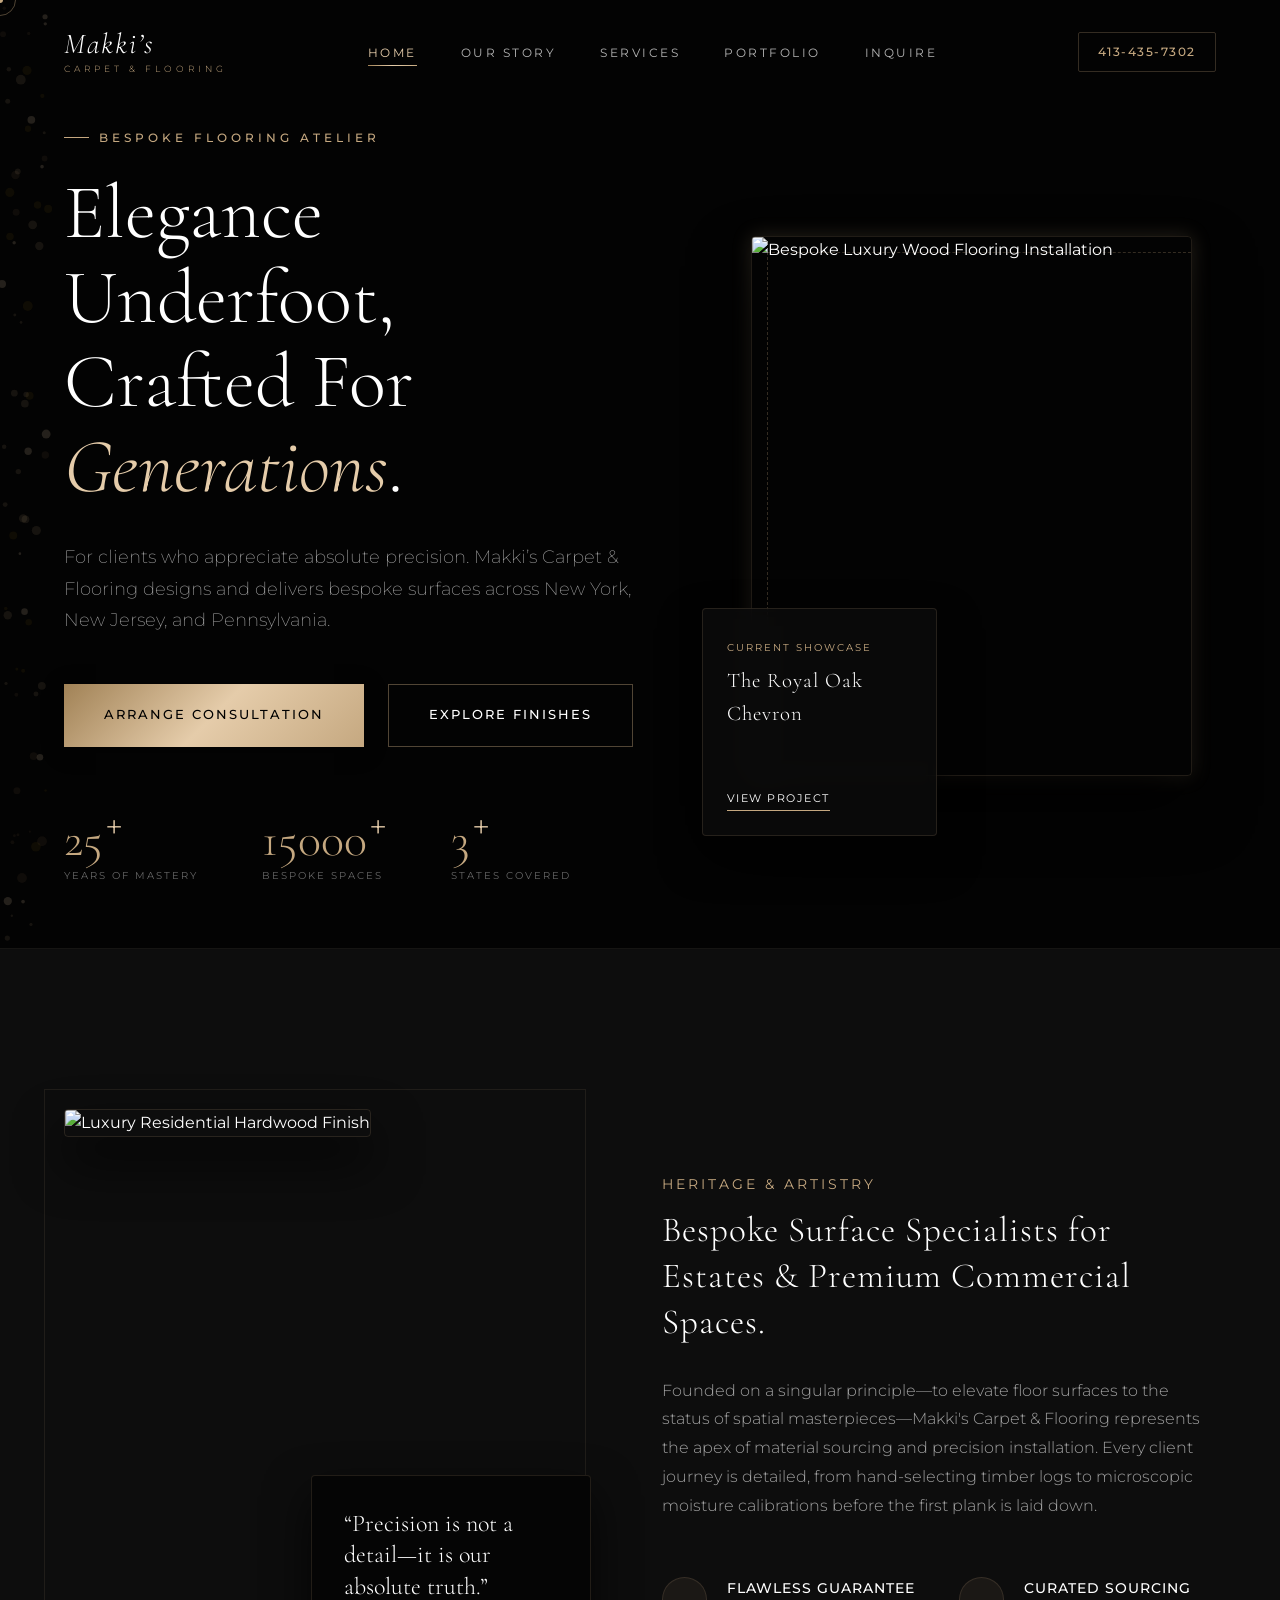
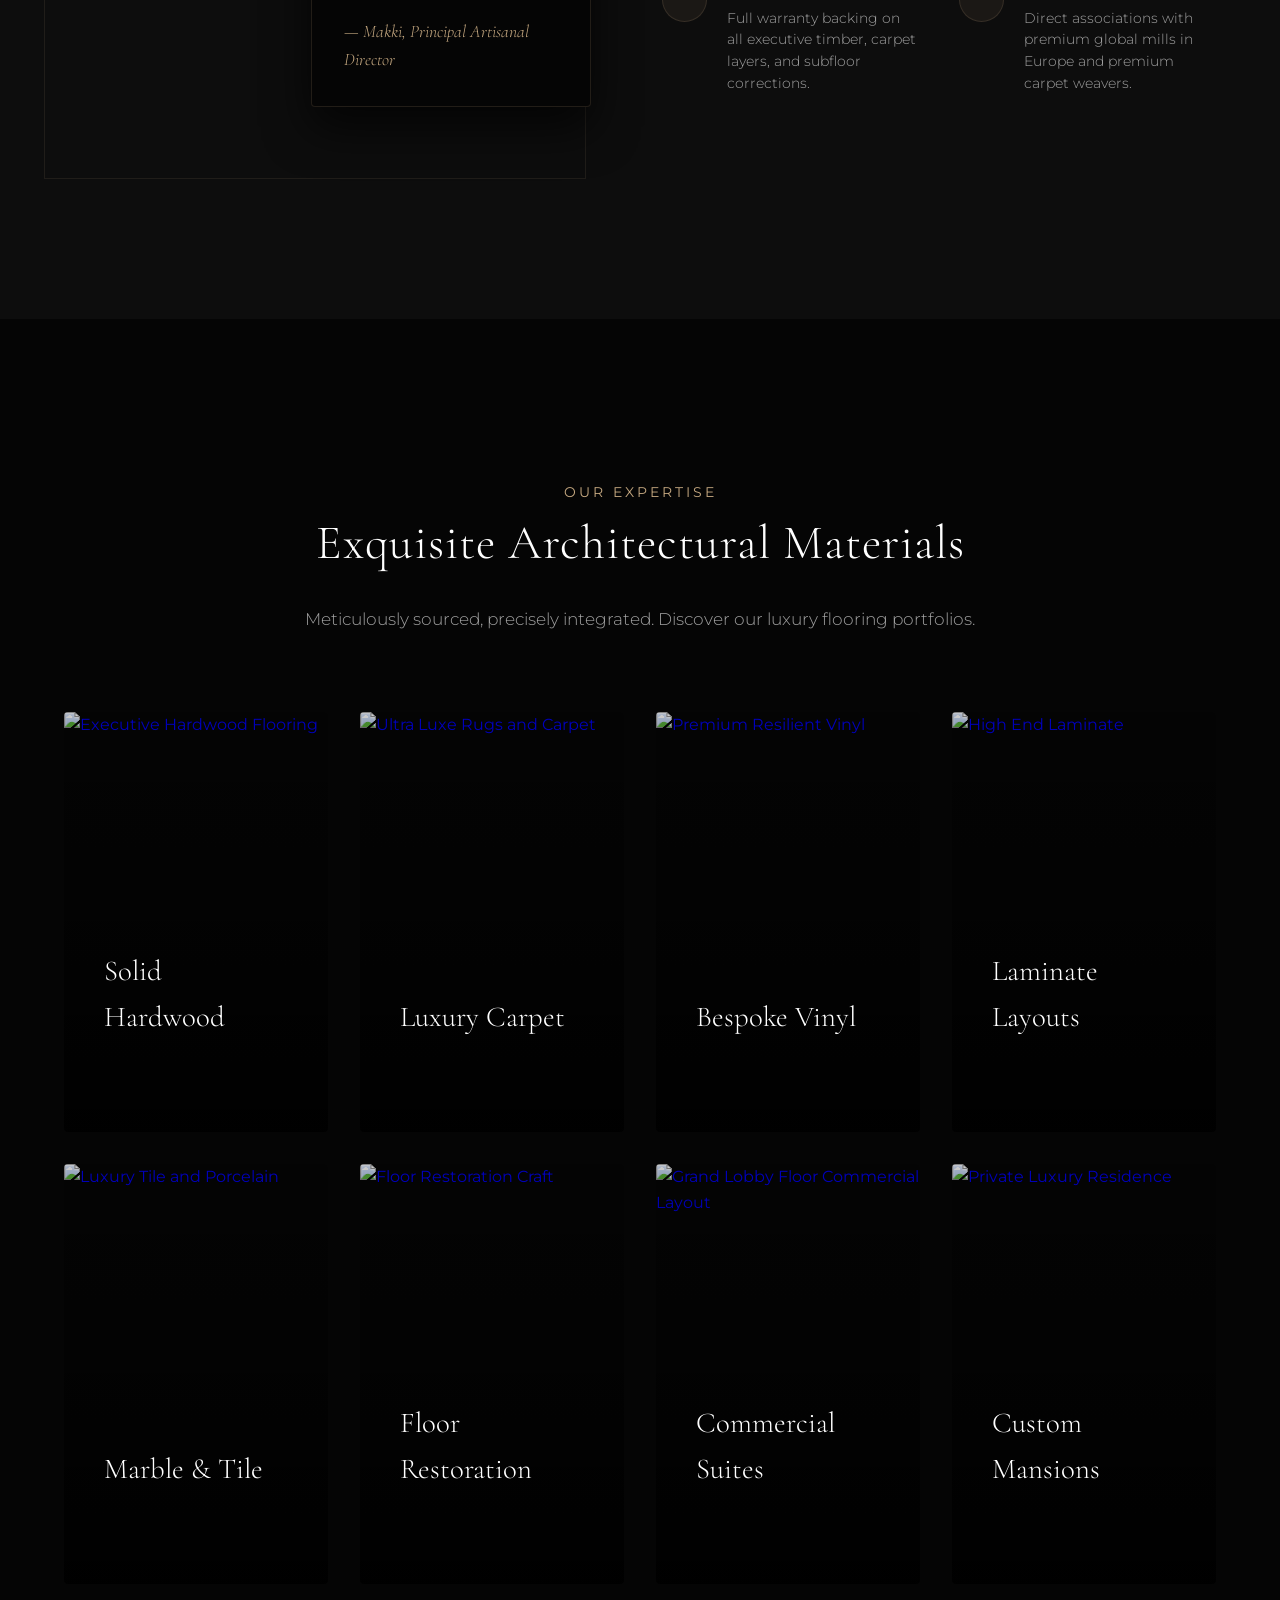
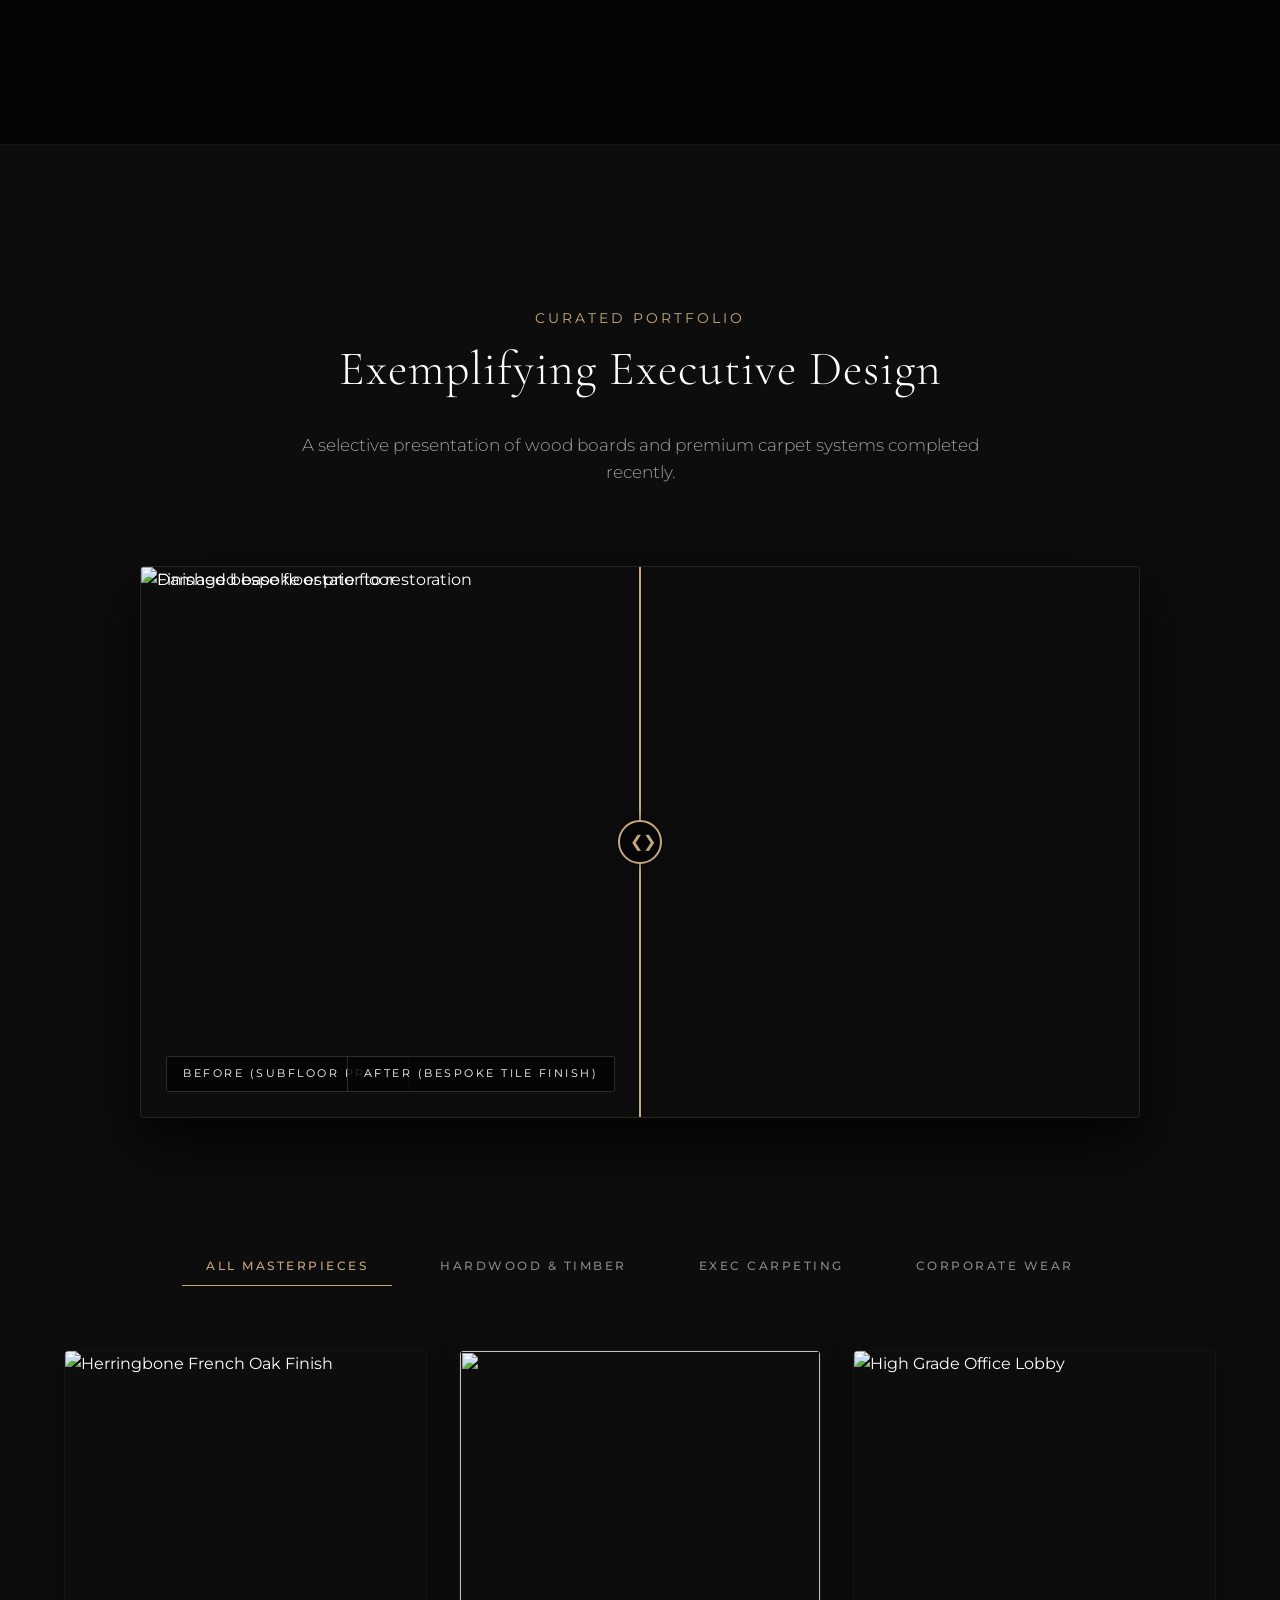
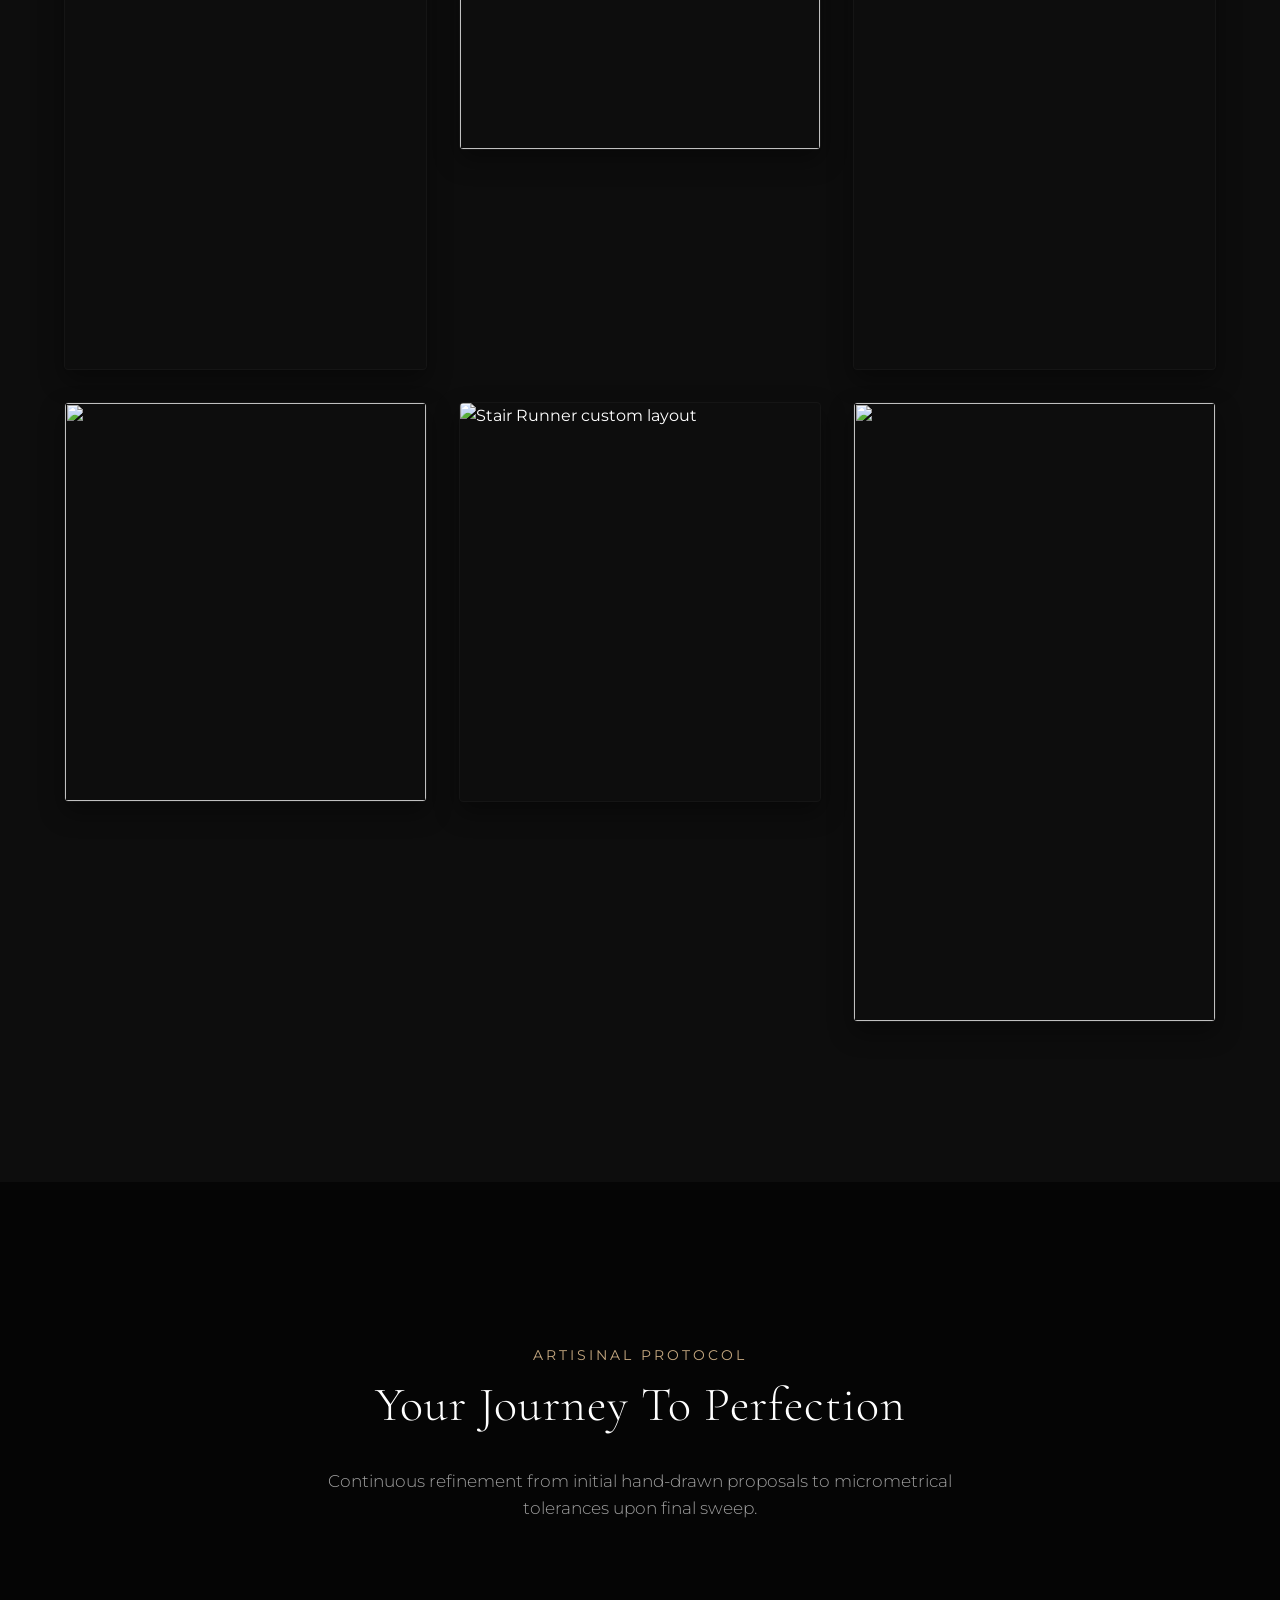
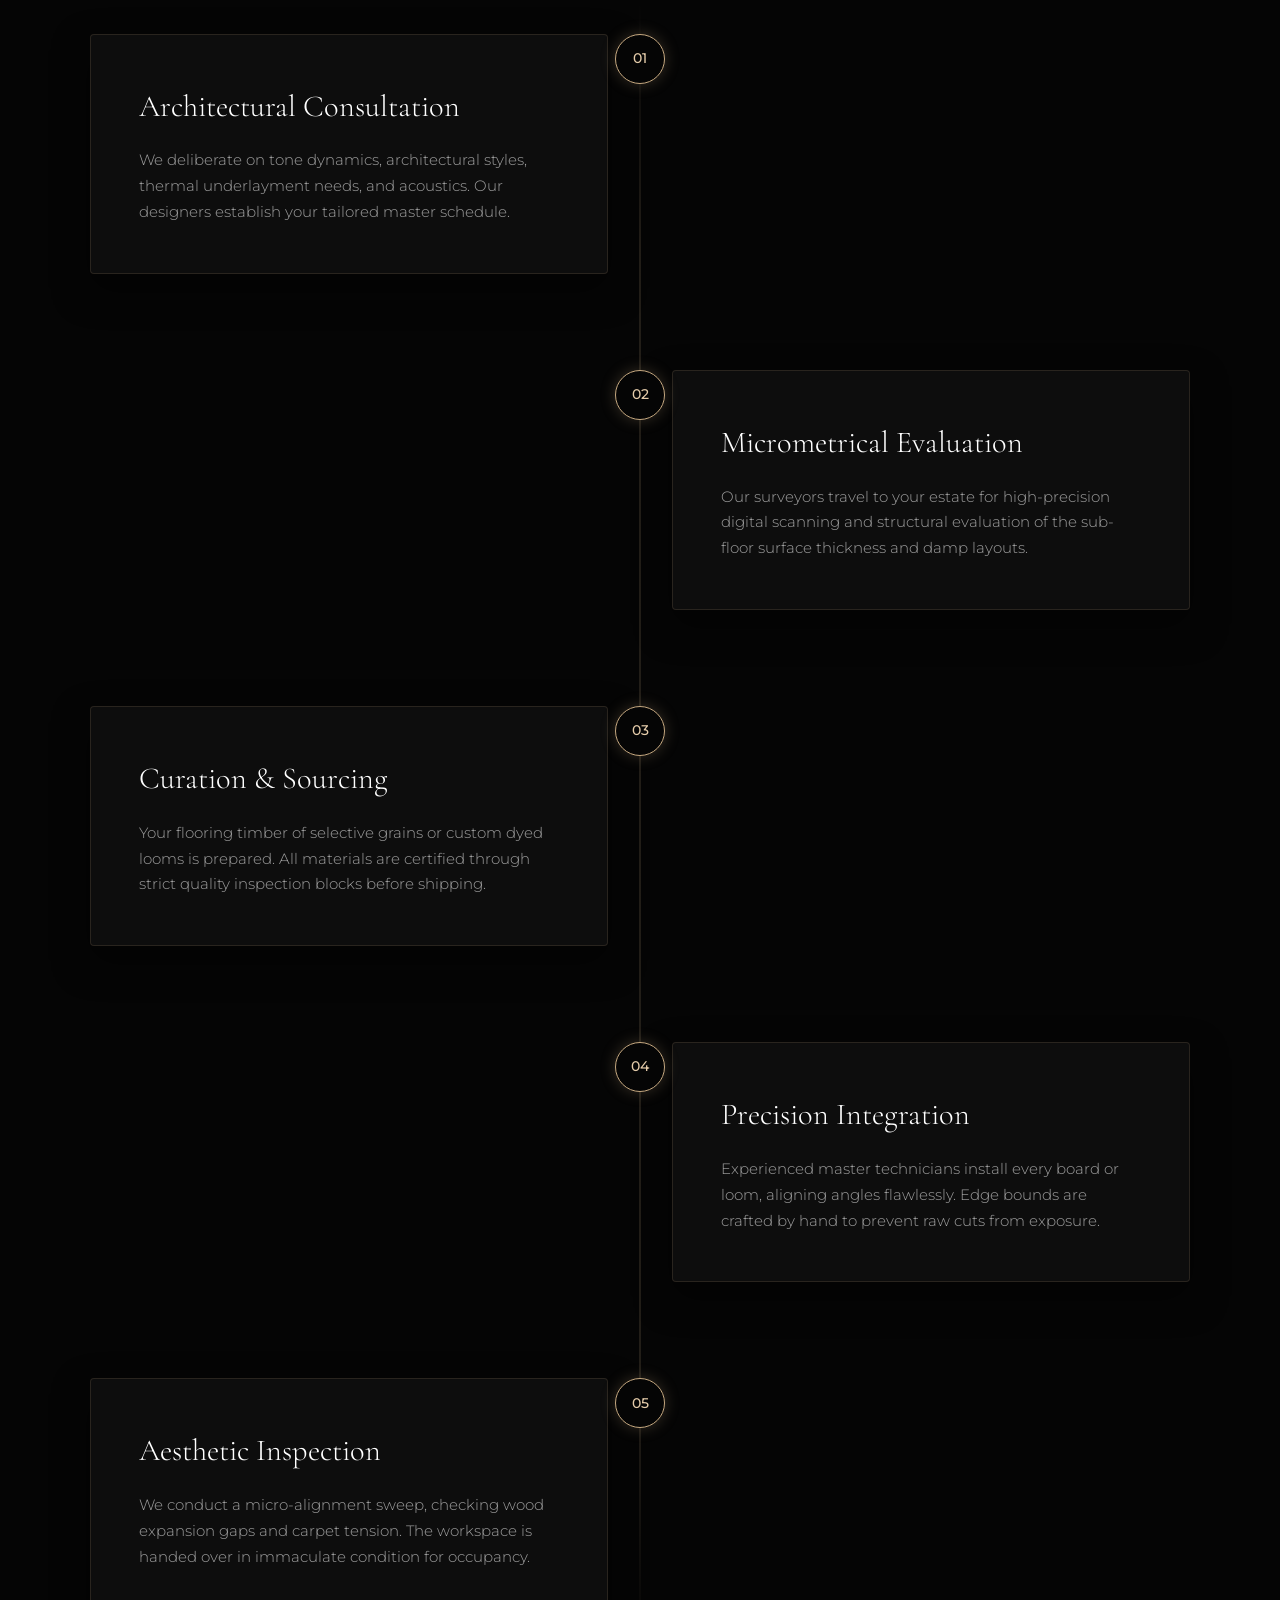
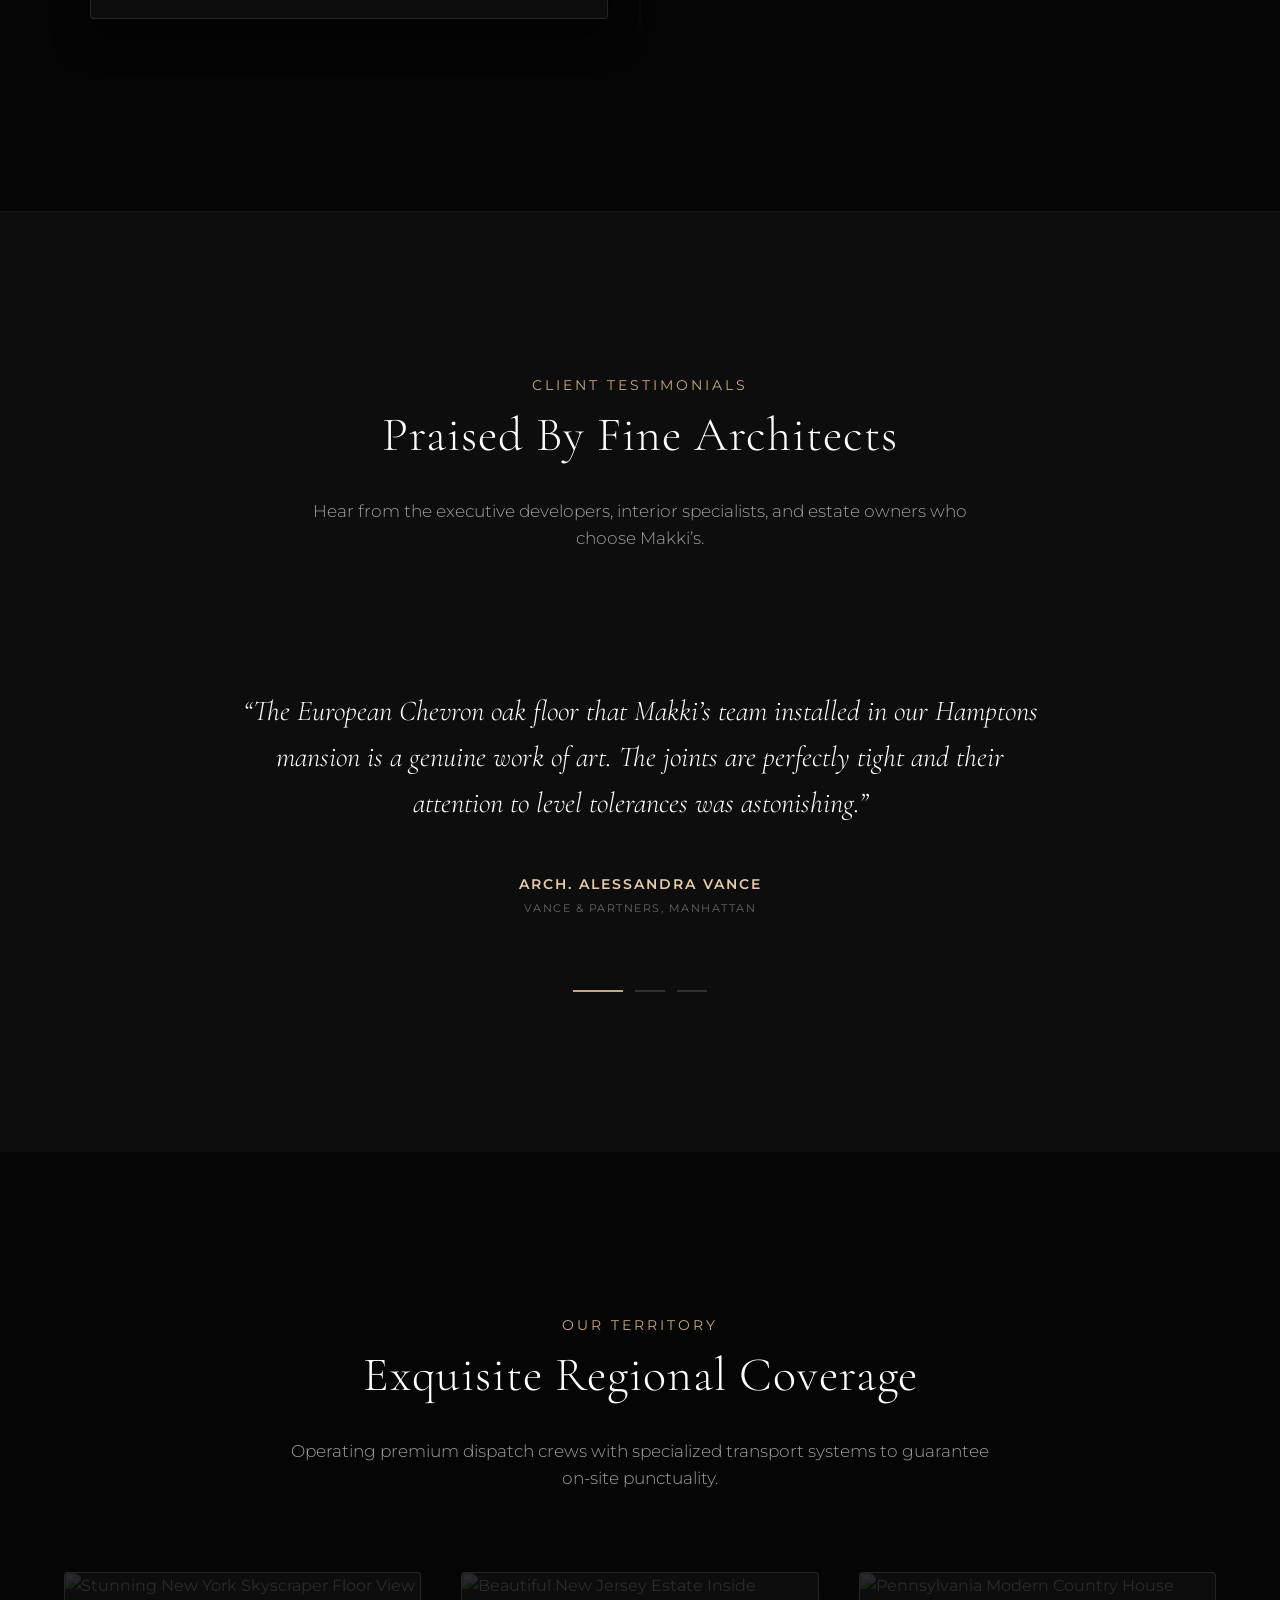
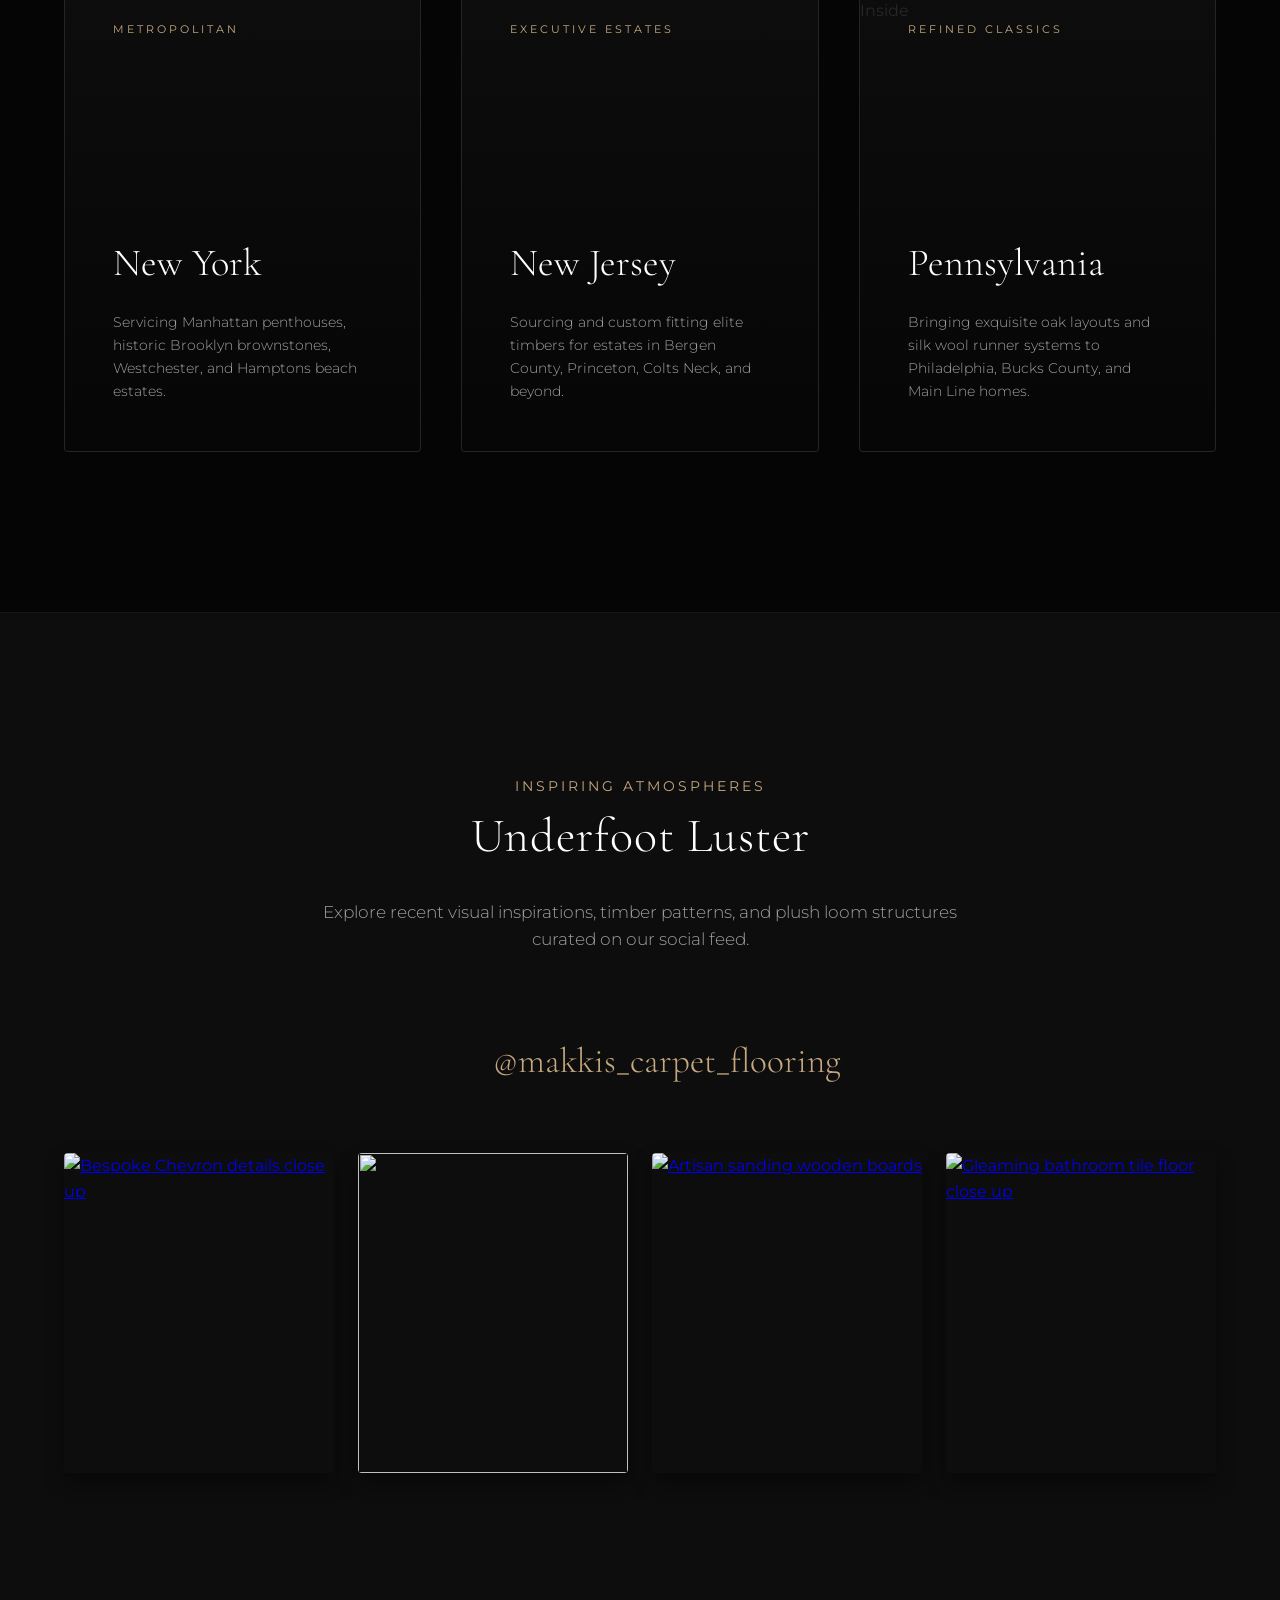
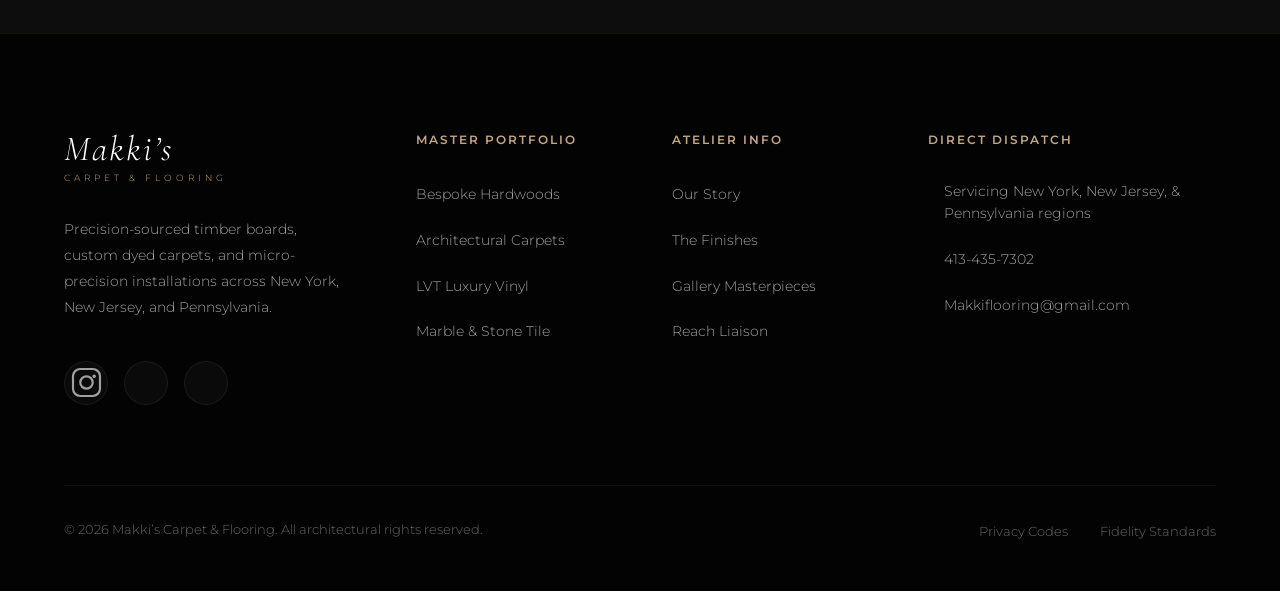
==== commit 243772cf: "Update index.html" ====
--- a/index.html
+++ b/index.html
@@ -599,23 +599,6 @@
   </section>
 
 
-
-
-
-
-
-
-
-
-
-
-
-
-
-
-
-
-
   <!-- 10. Footer Section -->
   <footer>
     <div class="footer-main-grid">
@@ -633,8 +616,8 @@
 <path d="M7.75 2h8.5A5.75 5.75 0 0 1 22 7.75v8.5A5.75 5.75 0 0 1 16.25 22h-8.5A5.75 5.75 0 0 1 2 16.25v-8.5A5.75 5.75 0 0 1 7.75 2zm0 1.5A4.25 4.25 0 0 0 3.5 7.75v8.5A4.25 4.25 0 0 0 7.75 20.5h8.5a4.25 4.25 0 0 0 4.25-4.25v-8.5A4.25 4.25 0 0 0 16.25 3.5h-8.5zM12 7a5 5 0 1 1 0 10 5 5 0 0 1 0-10zm0 1.5A3.5 3.5 0 1 0 12 15.5 3.5 3.5 0 0 0 12 8.5zm5.25-2a1.25 1.25 0 1 1 0 2.5 1.25 1.25 0 0 1 0-2.5z"/>
 </svg>
 </a>
-          <a class="social-circle-link" href="javascript:void(0)" aria-label="Direct Phone"><i data-lucide="phone"></i></a>
-          <a class="social-circle-link" href="javascript:void(0)" aria-label="Direct Email"><i data-lucide="mail"></i></a>
+          <a class="social-circle-link" href="tel:413-435-7302" aria-label="Direct Phone"><i data-lucide="phone"></i></a>
+          <a class="social-circle-link" href="mailto:Makkiflooring@gmail.com" aria-label="Direct Email"><i data-lucide="mail"></i></a>
         </div>
       </div>
 
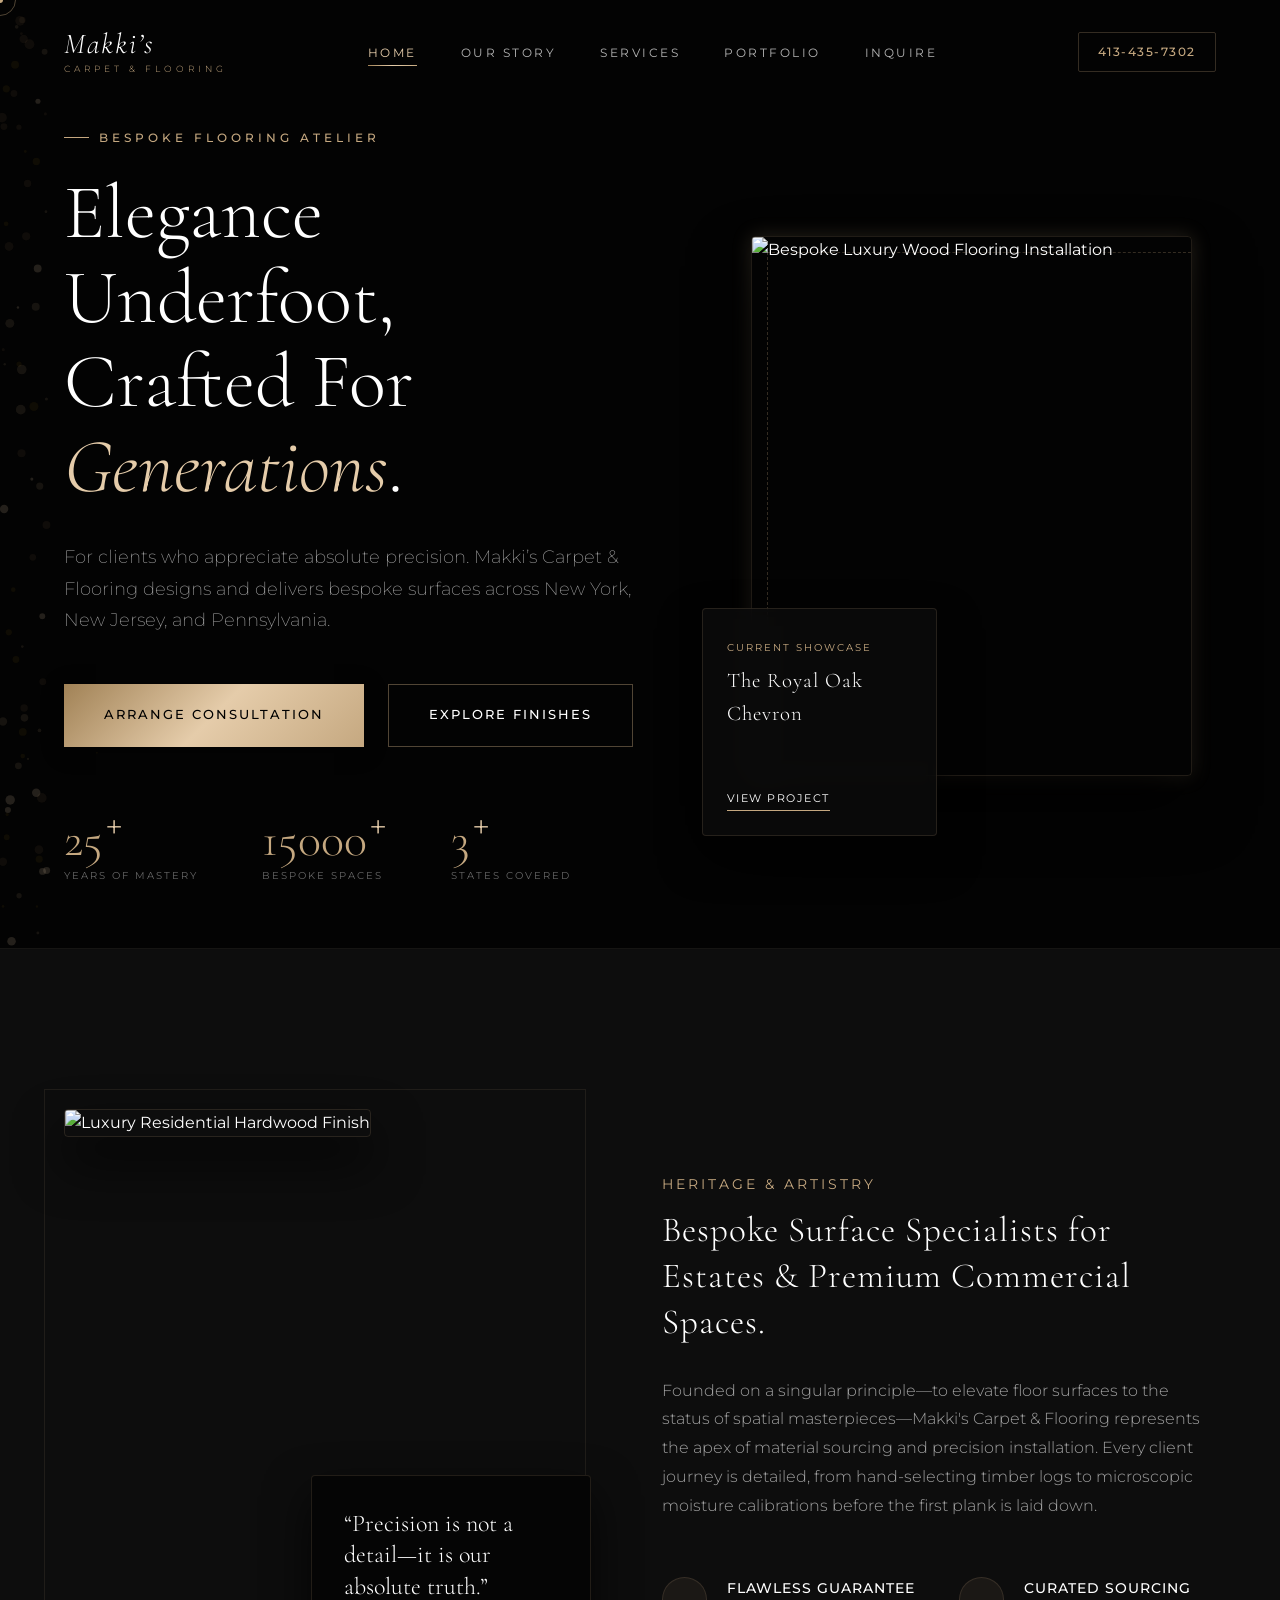
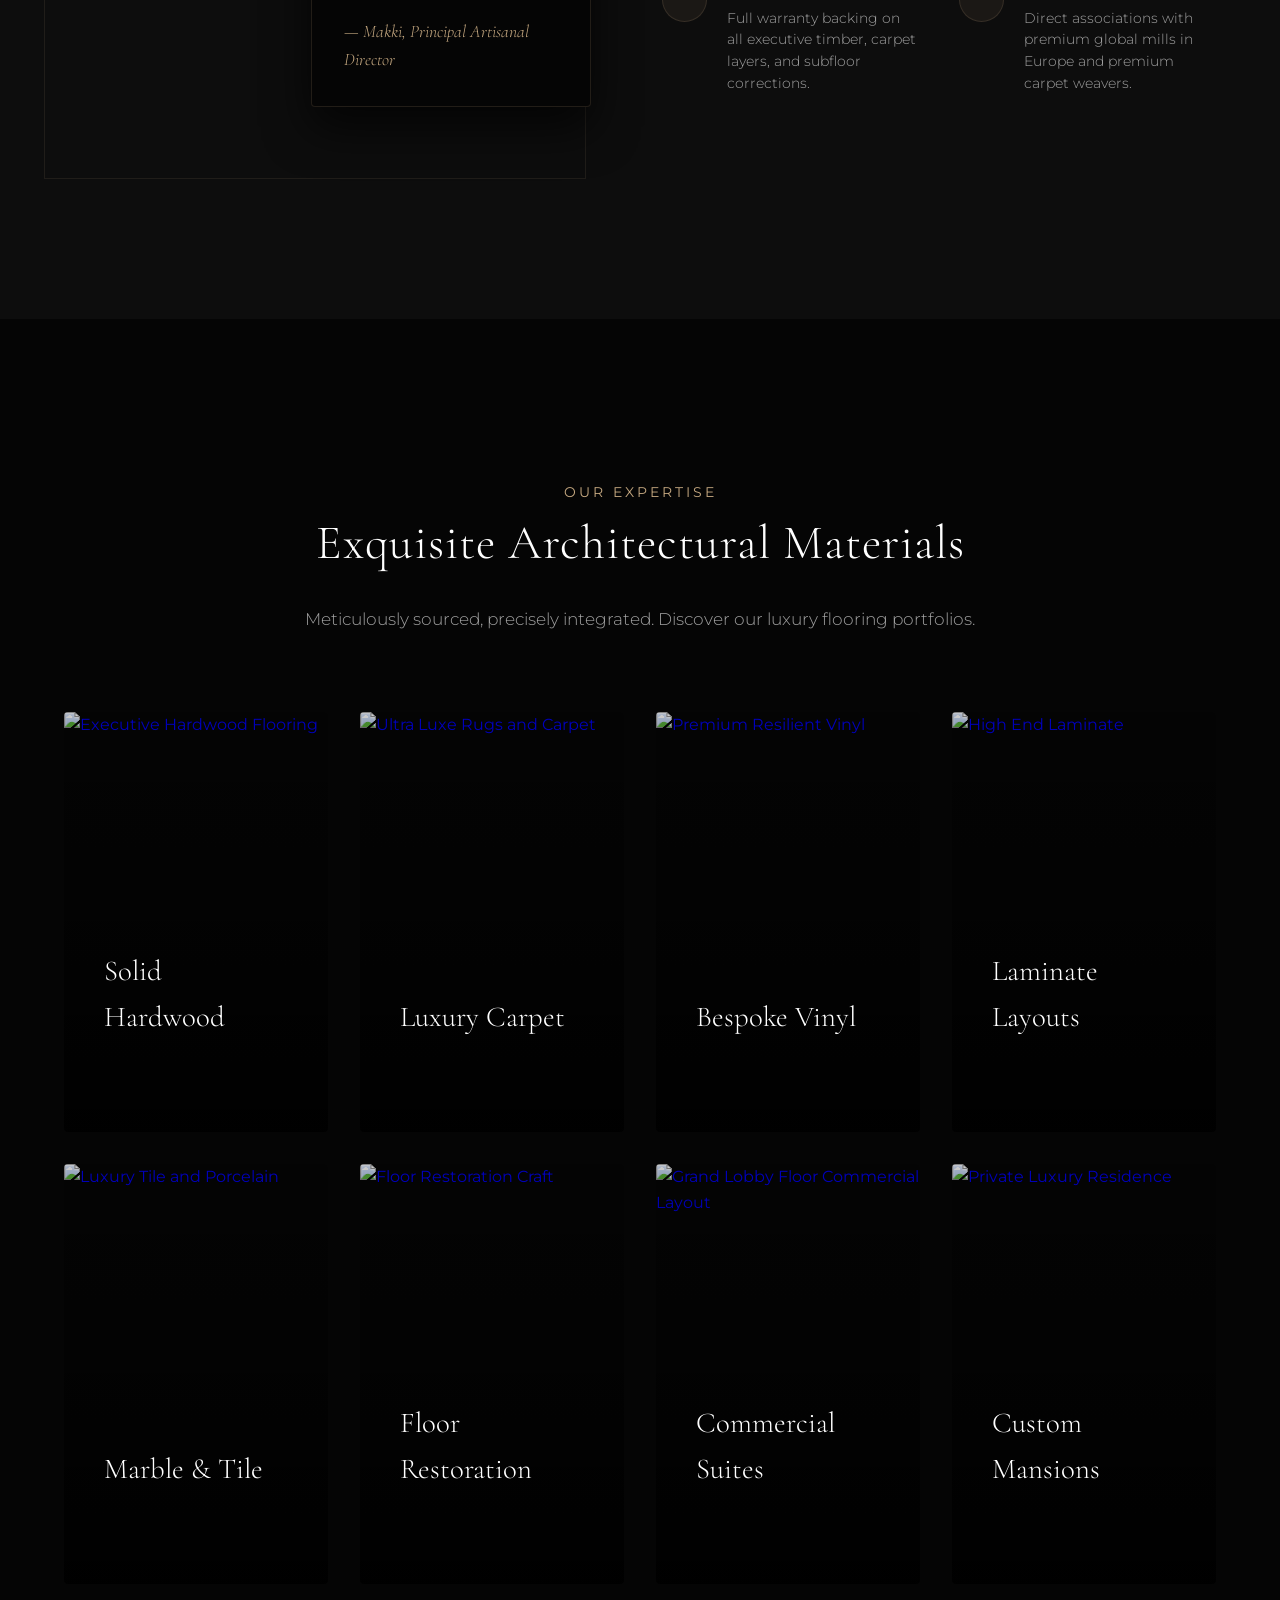
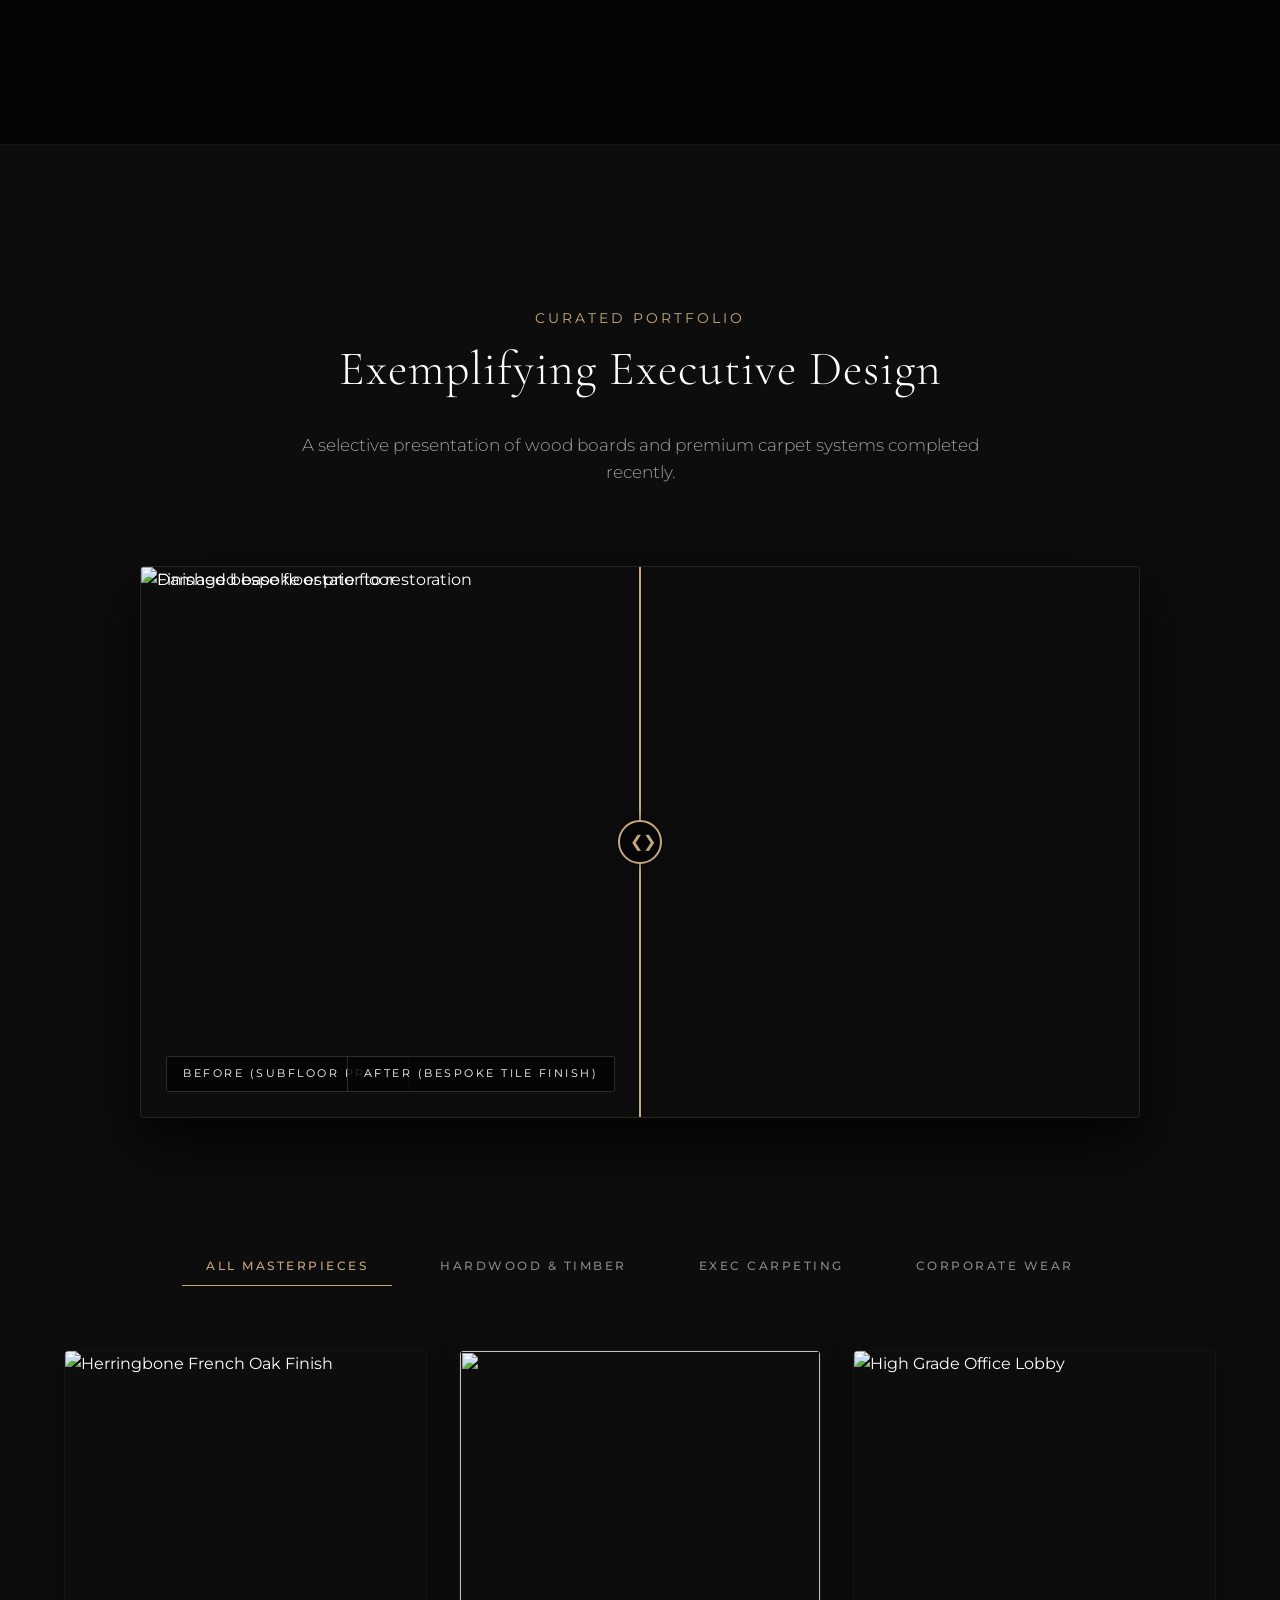
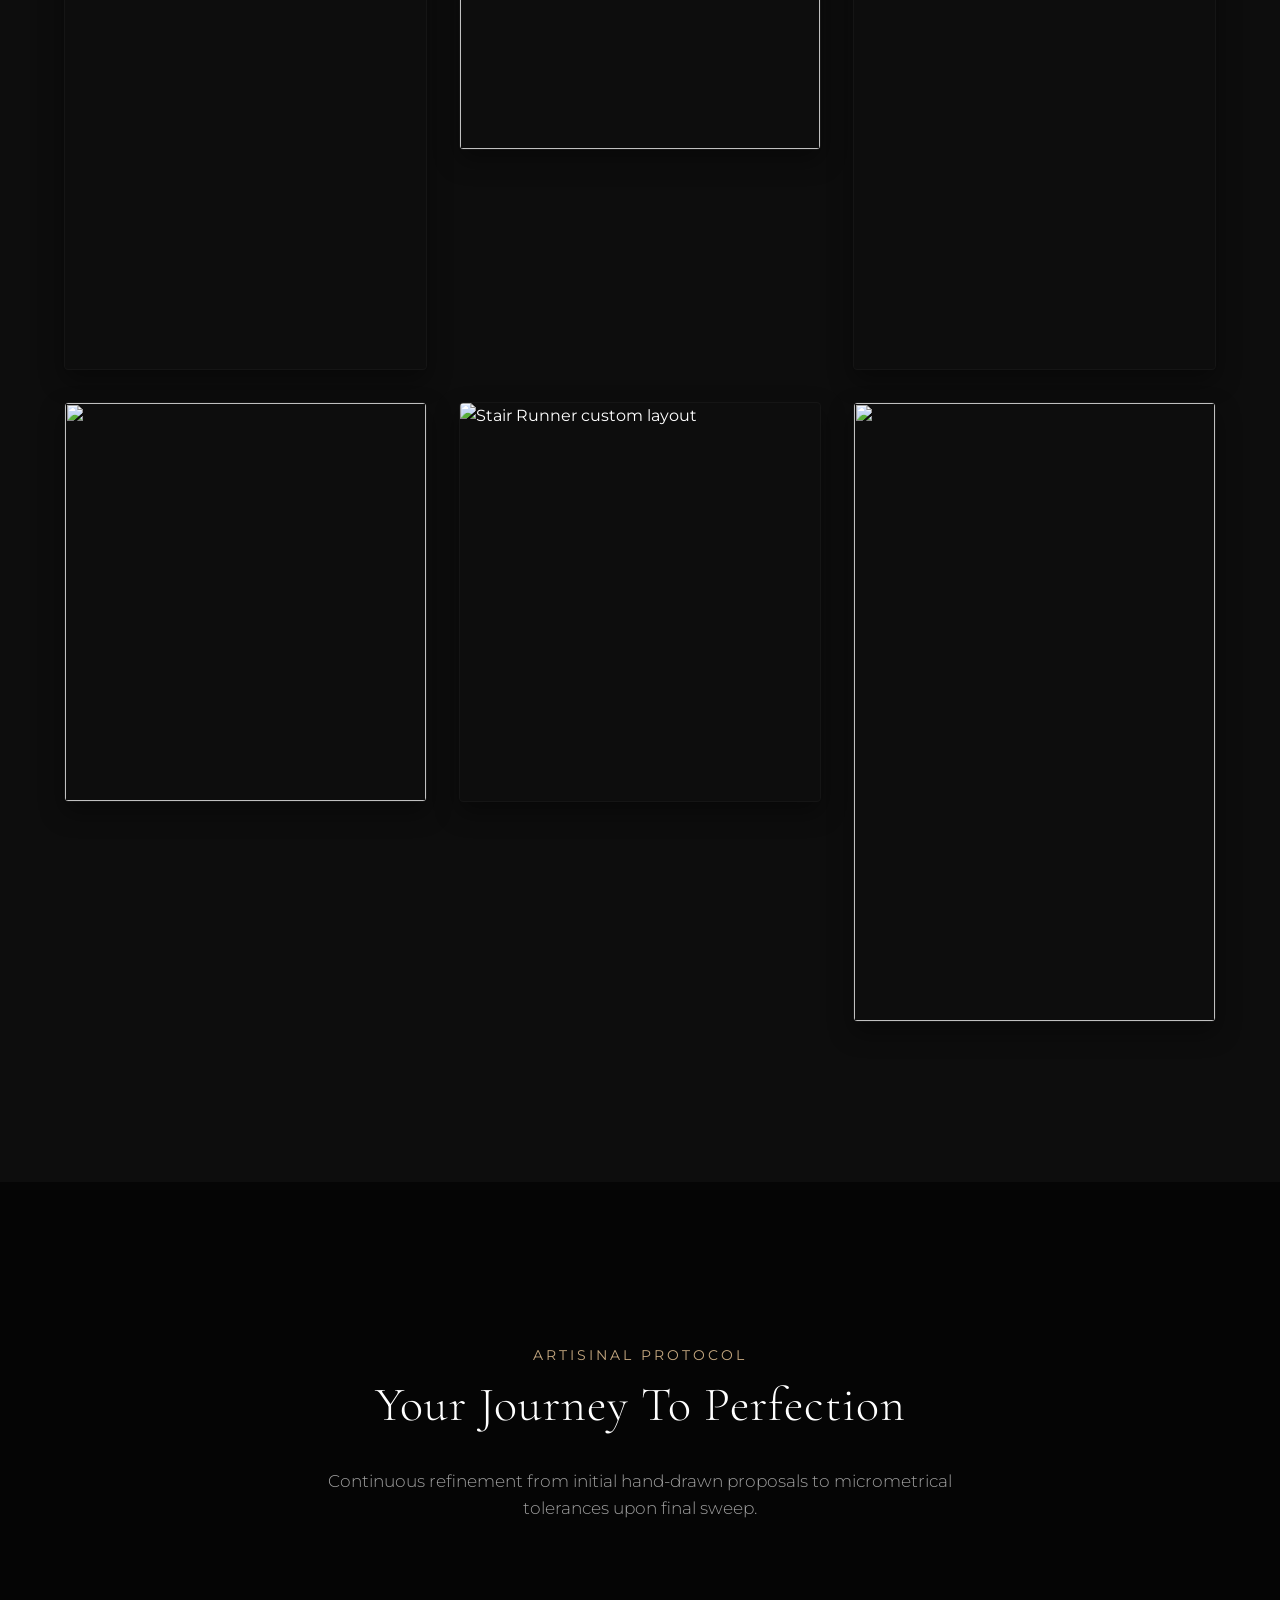
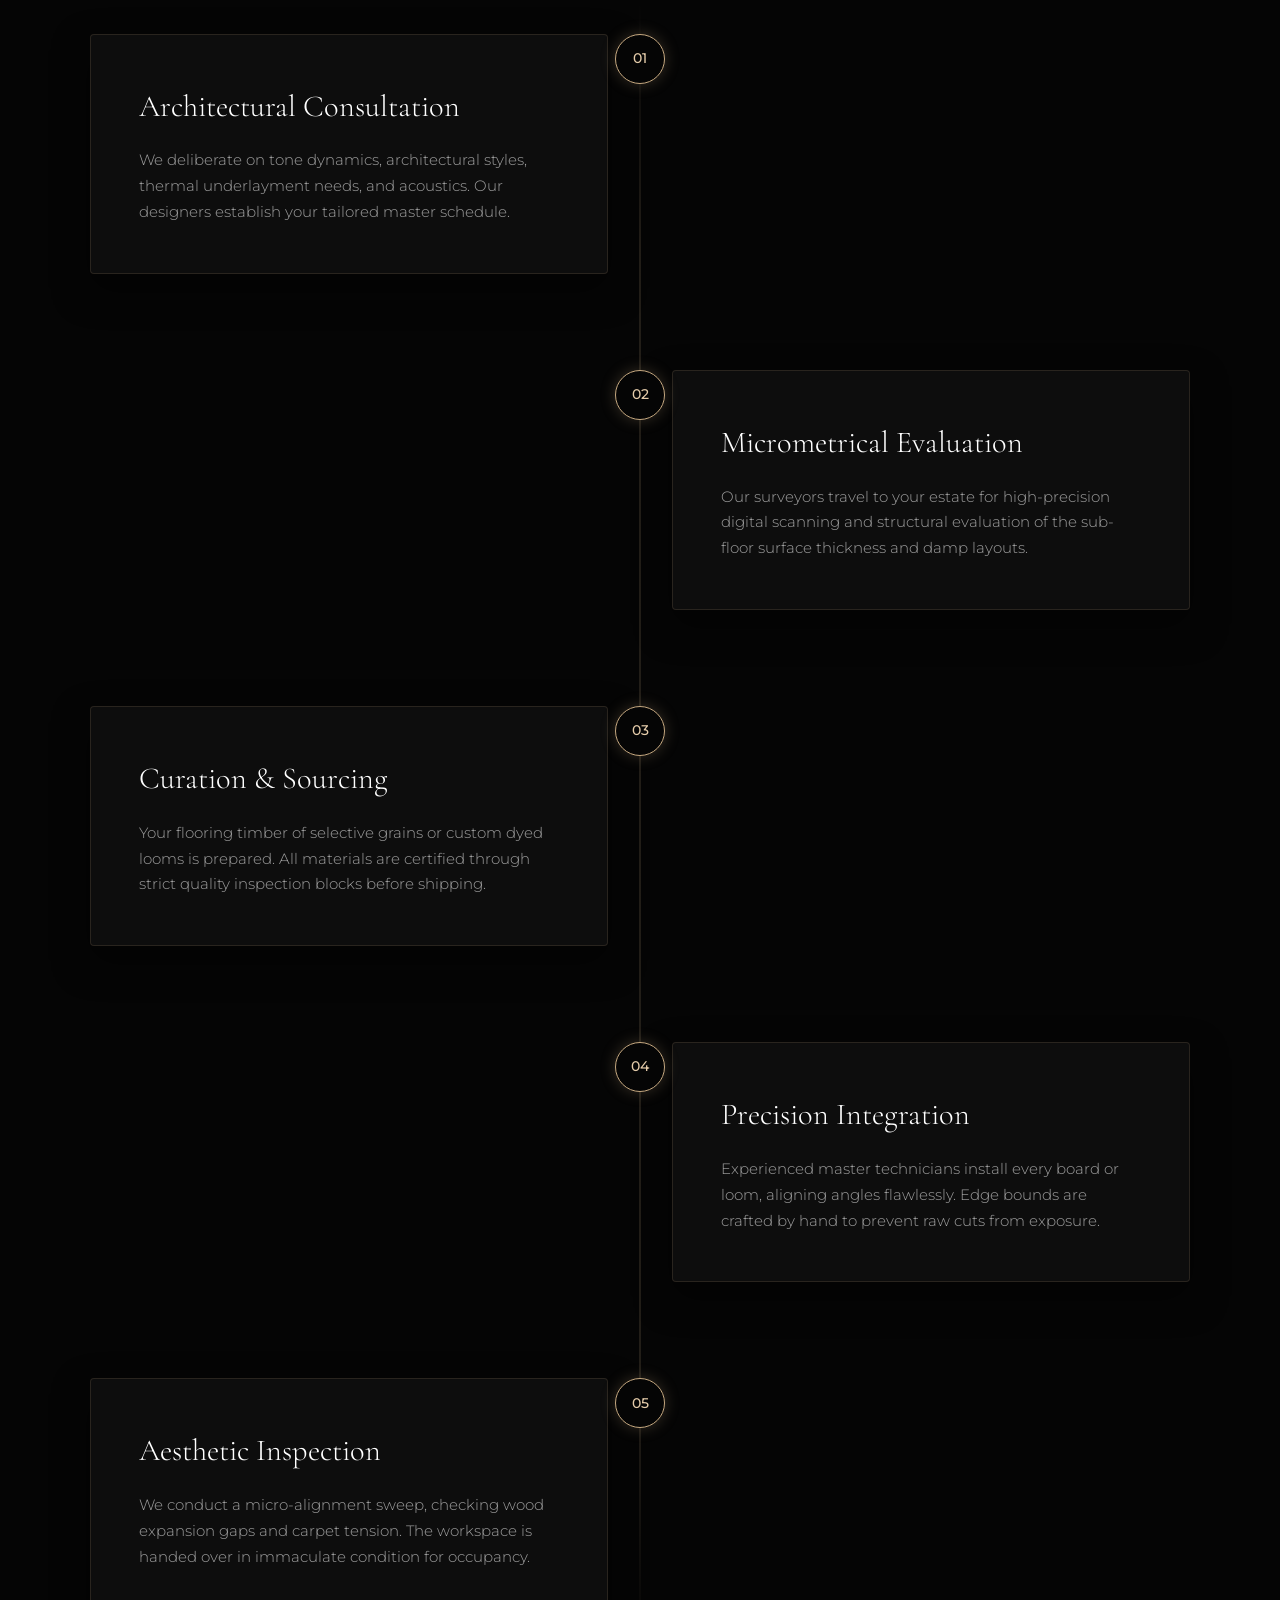
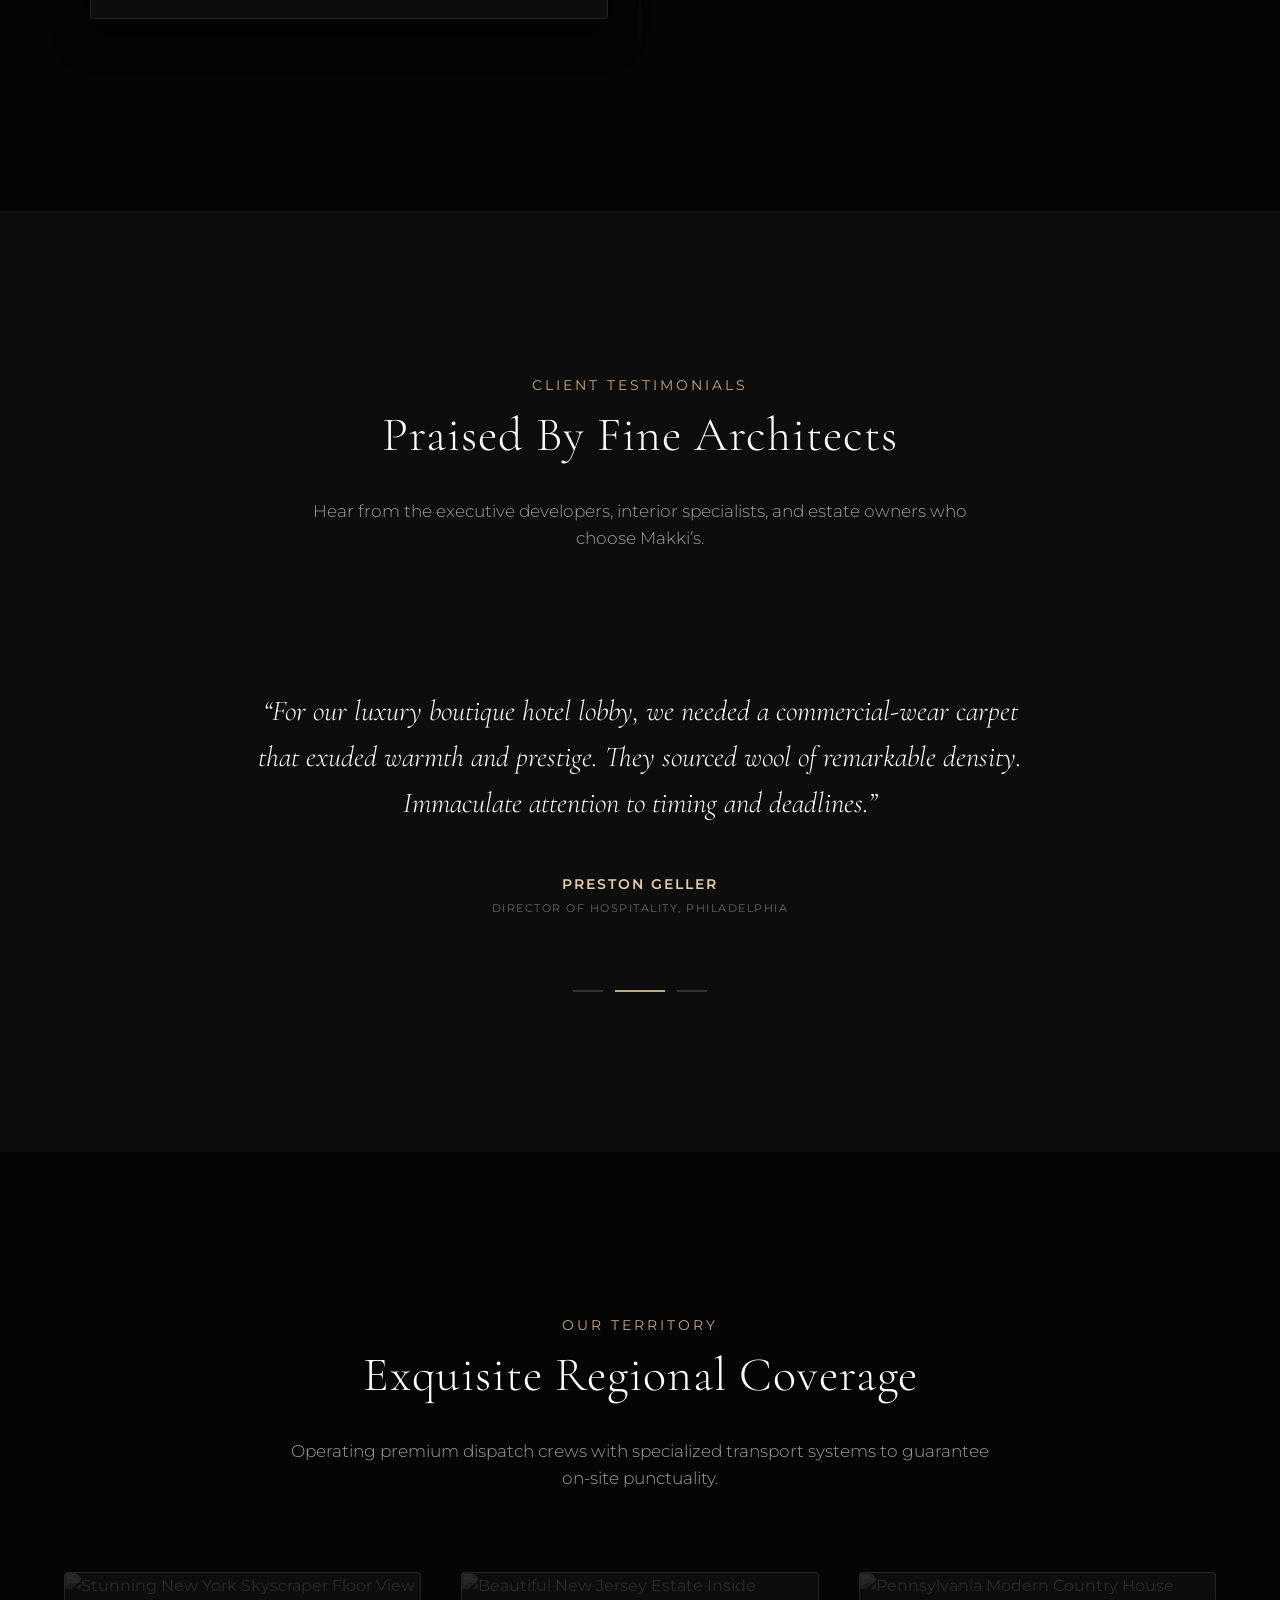
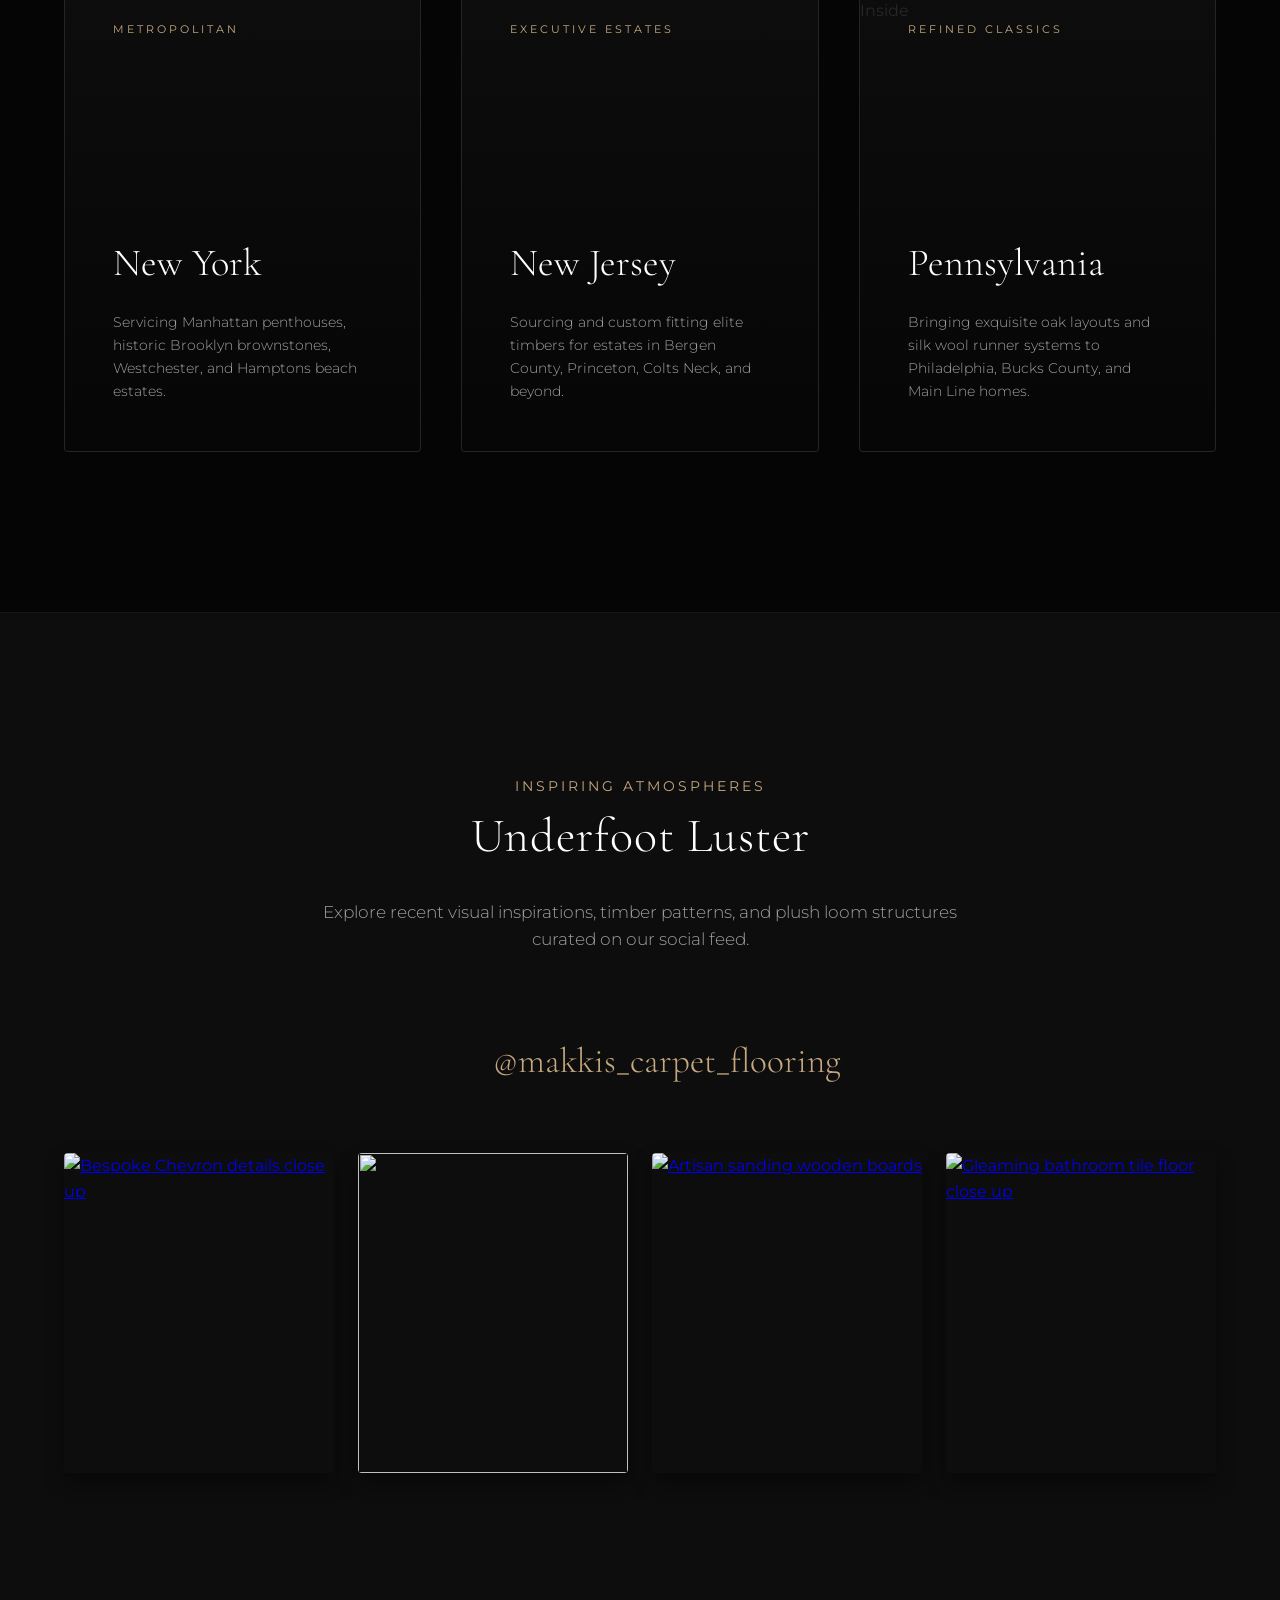
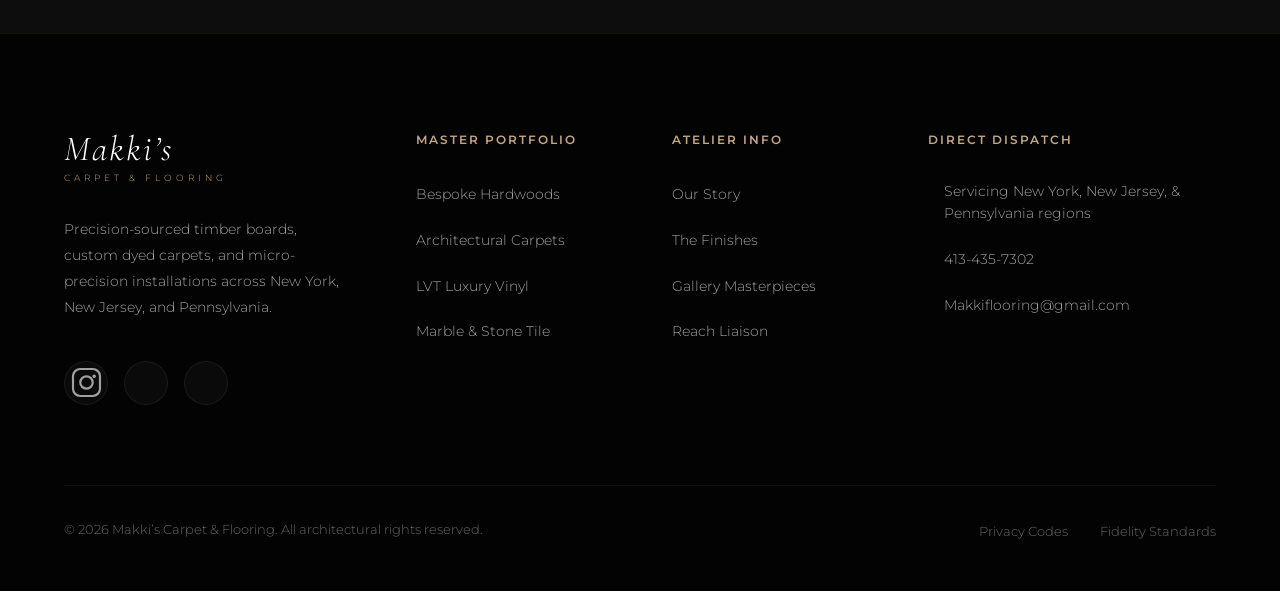
==== commit 664dde77: "Update index.html" ====
--- a/index.html
+++ b/index.html
@@ -3,6 +3,7 @@
 <head>
   <meta charset="UTF-8">
   <meta name="viewport" content="width=device-width, initial-scale=1.0">
+  <meta property="og:image" content="https://i.ibb.co/xSLkwSdd/5a114c3f-be6a-4035-bbf9-7d667262549d.jpg">
   <meta name="description" content="Makki's Carpet & Flooring - Premium luxury flooring installer in New York, New Jersey, and Pennsylvania. Over 25 years of bespoke residential and commercial finishes.">
   <title>Makki’s Carpet & Flooring | Premium Luxury Flooring Solutions</title>
   <script src="https://cdn.emailjs.com/dist/email.min.js"></script>
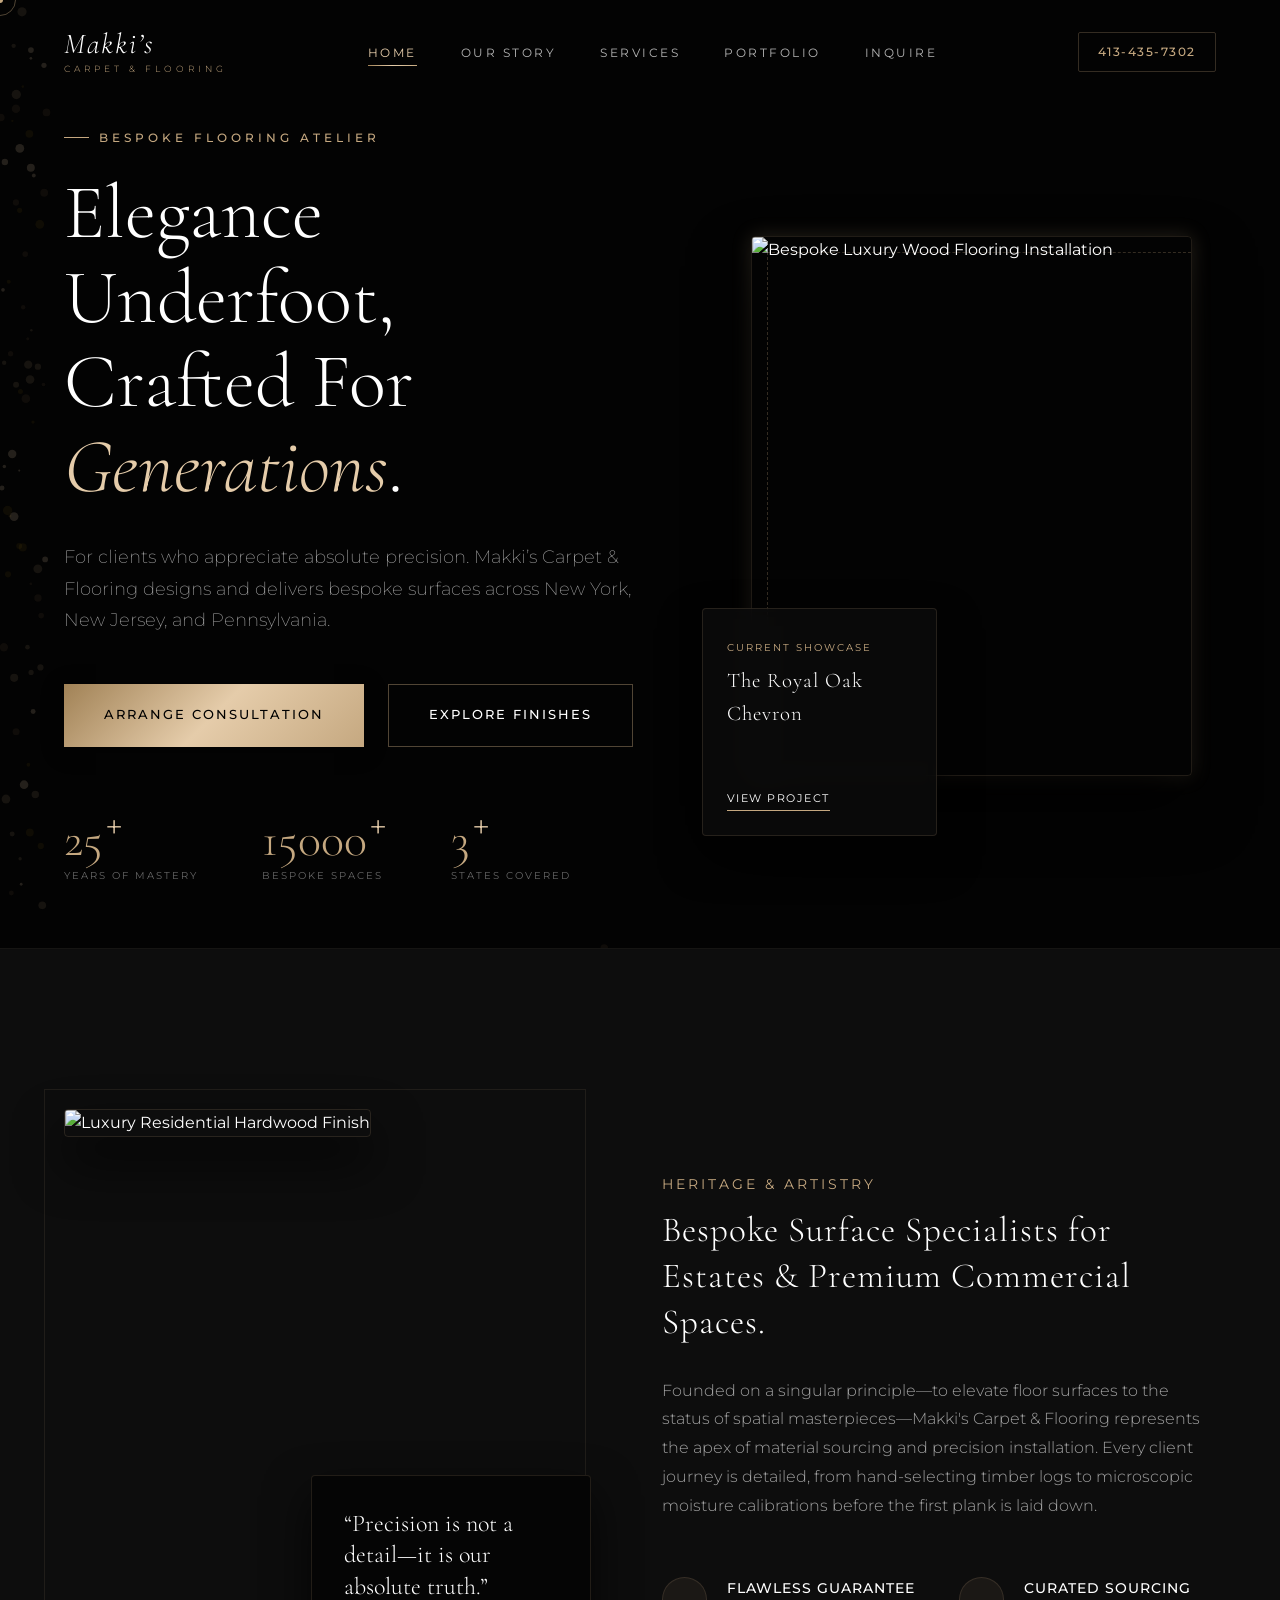
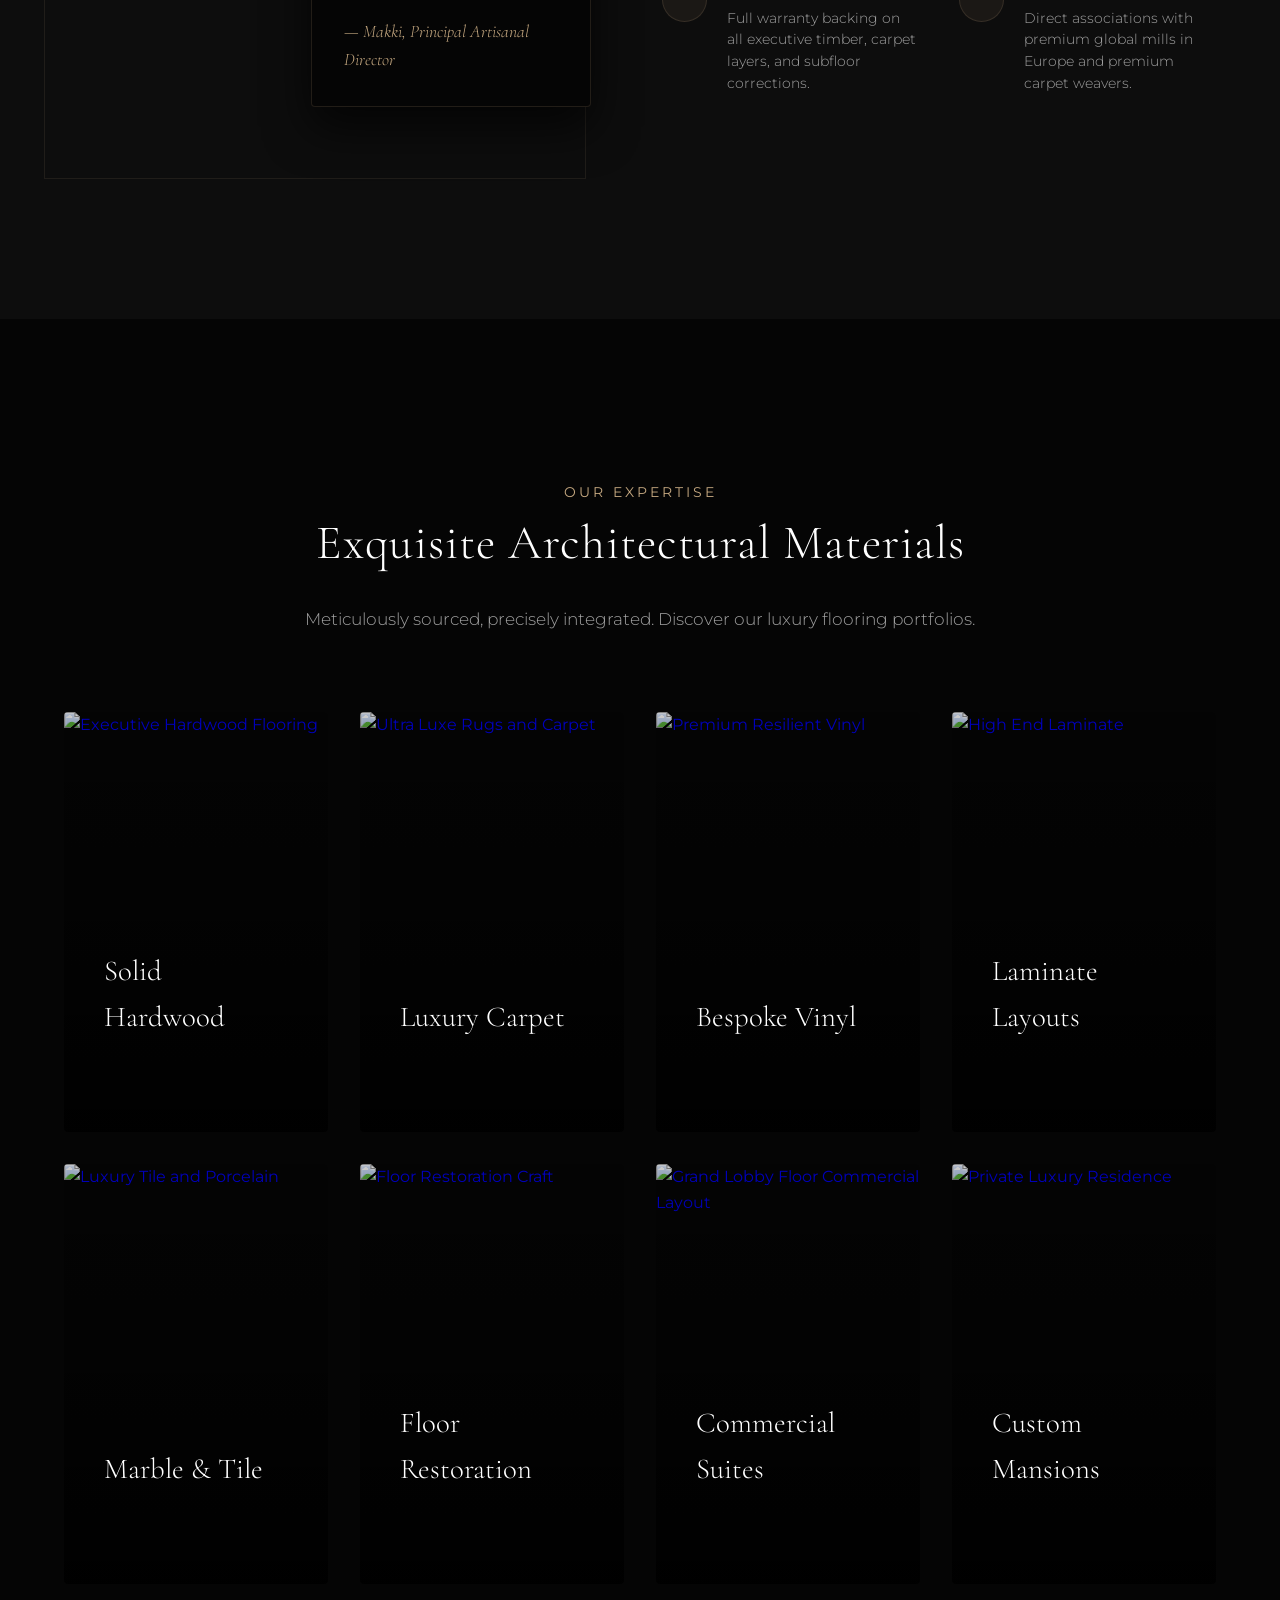
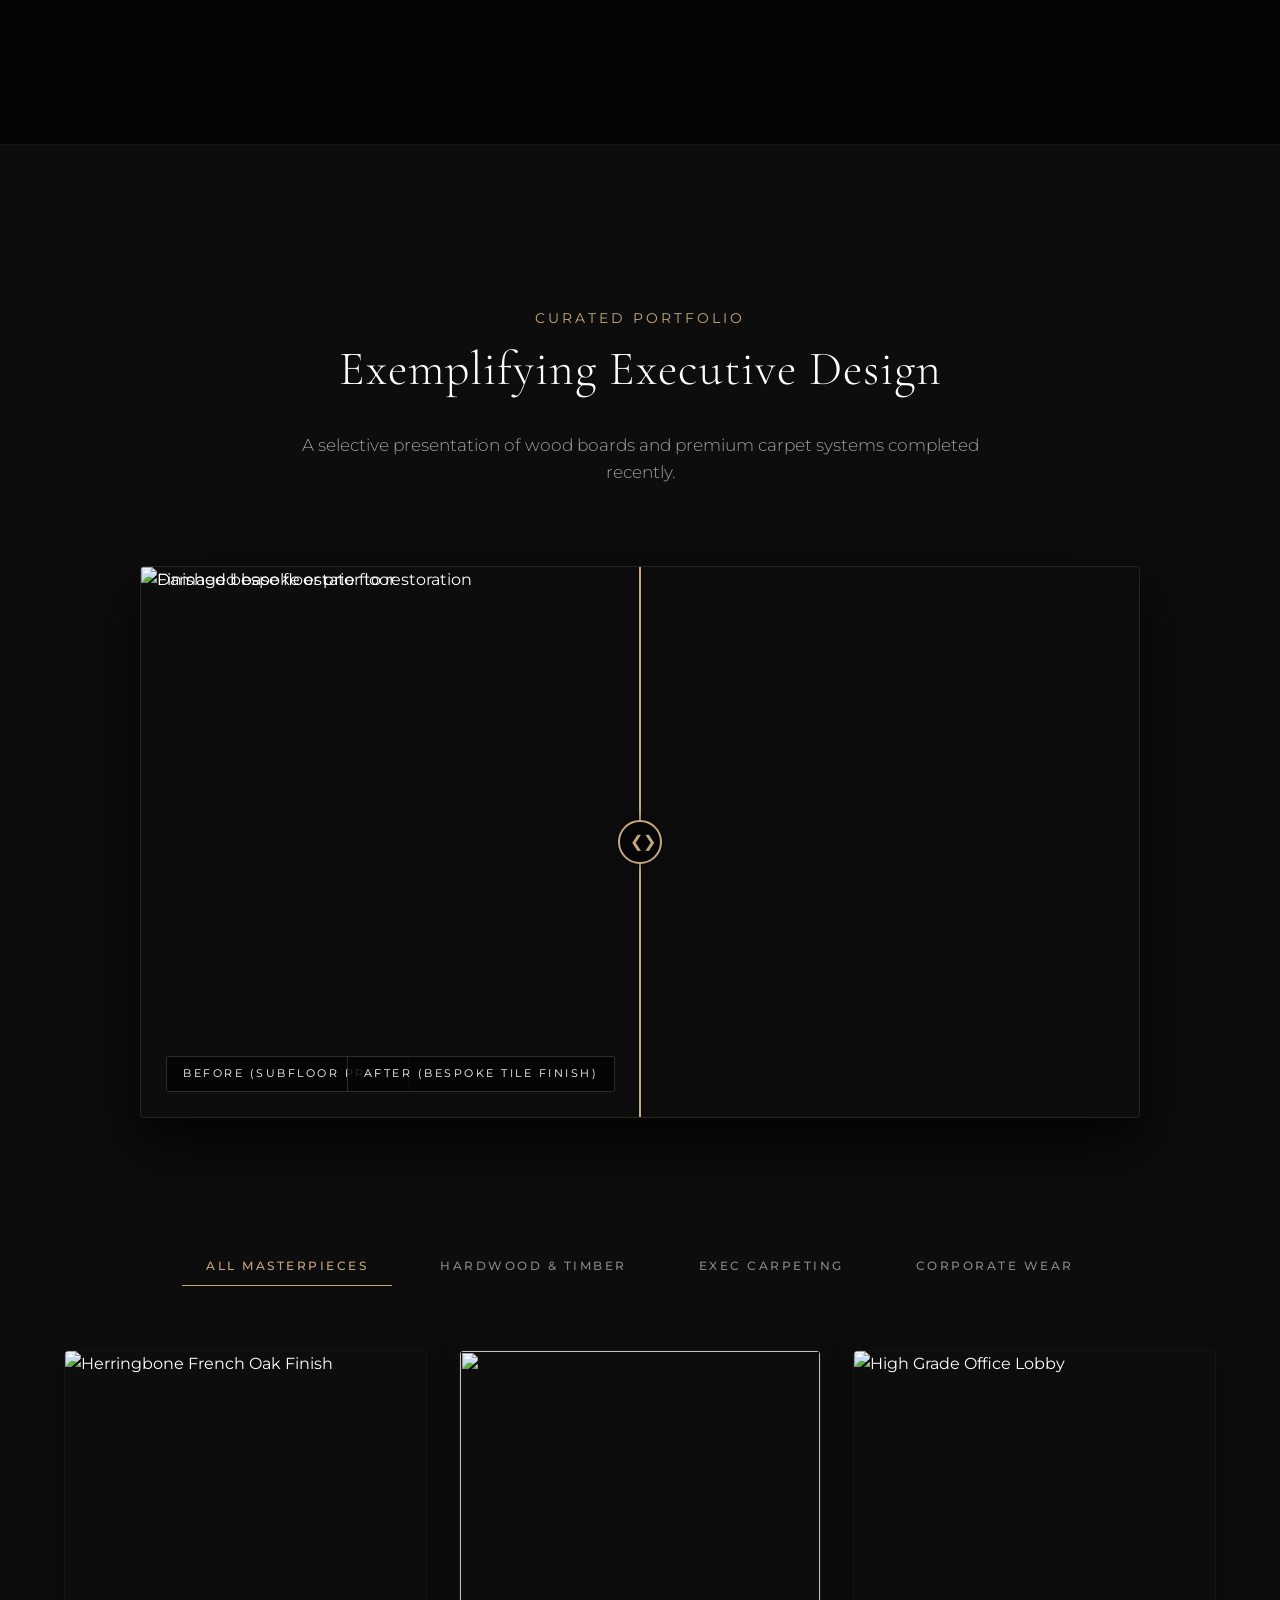
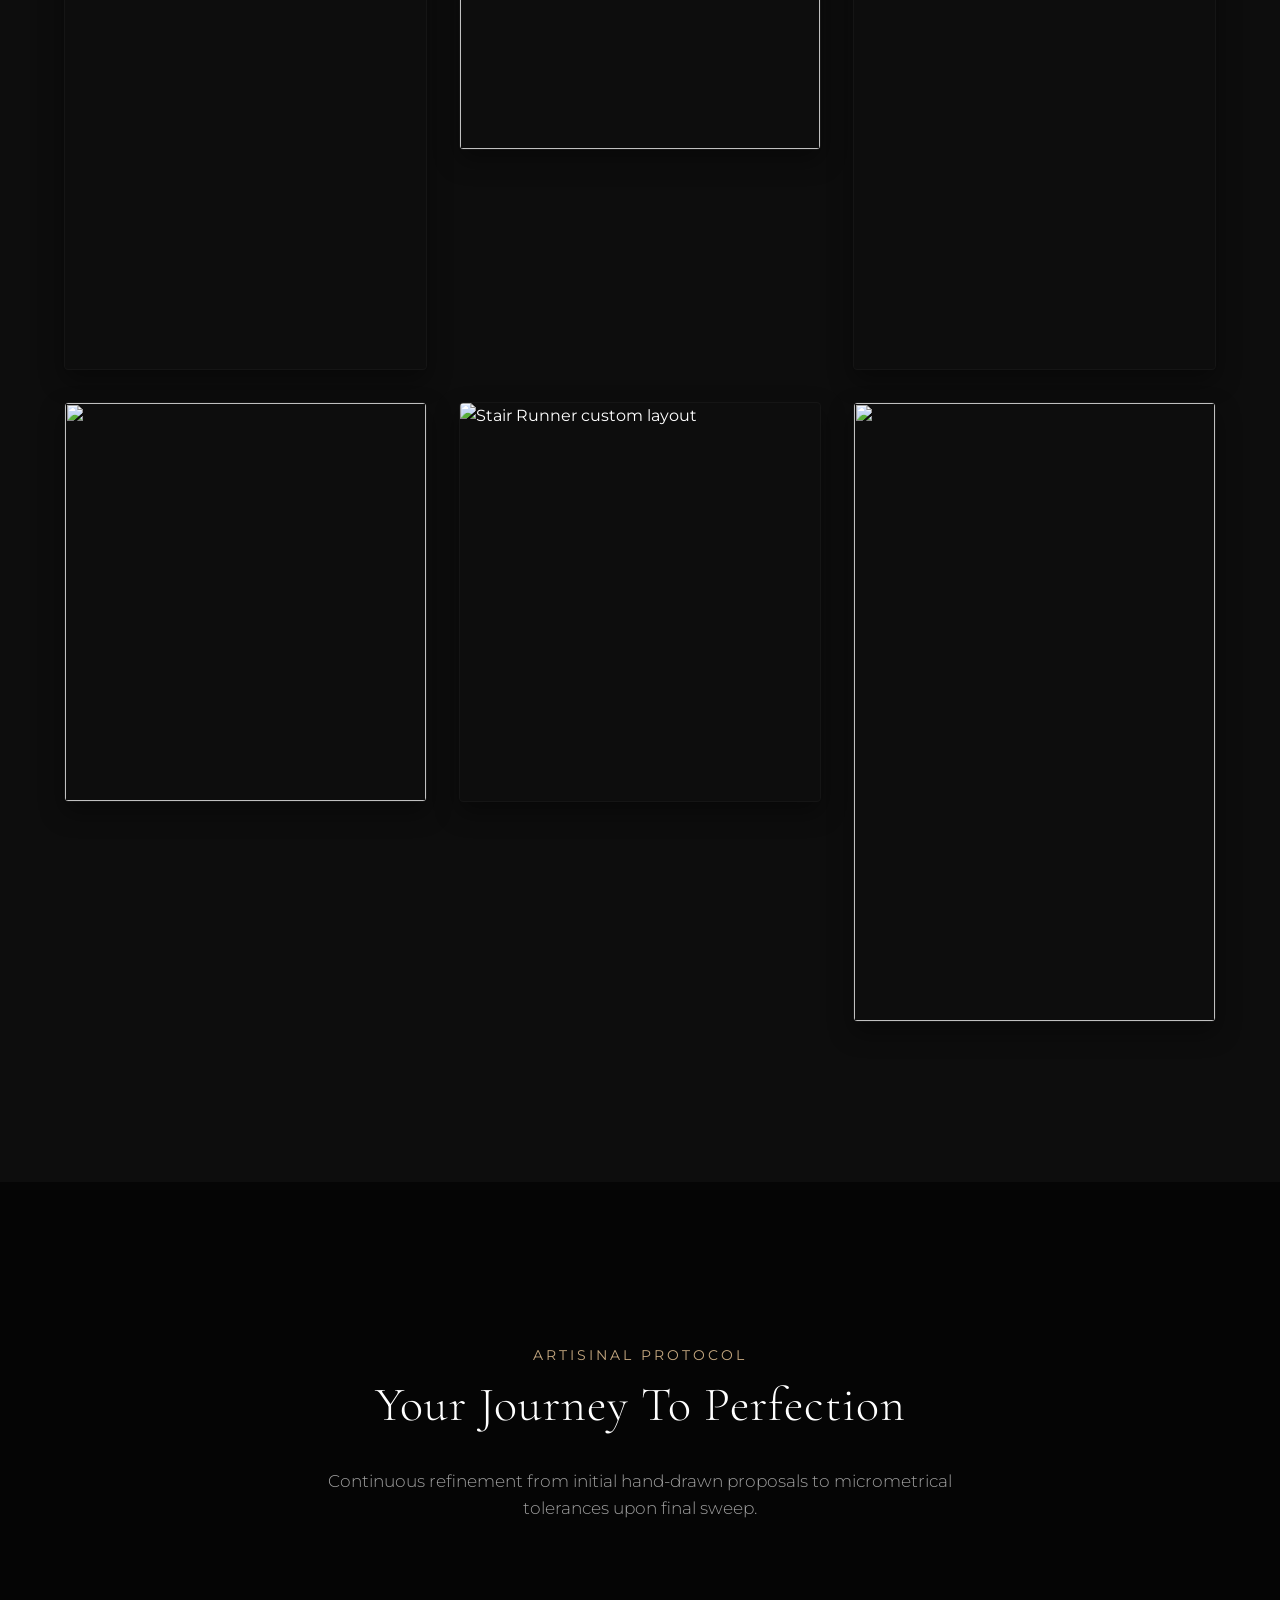
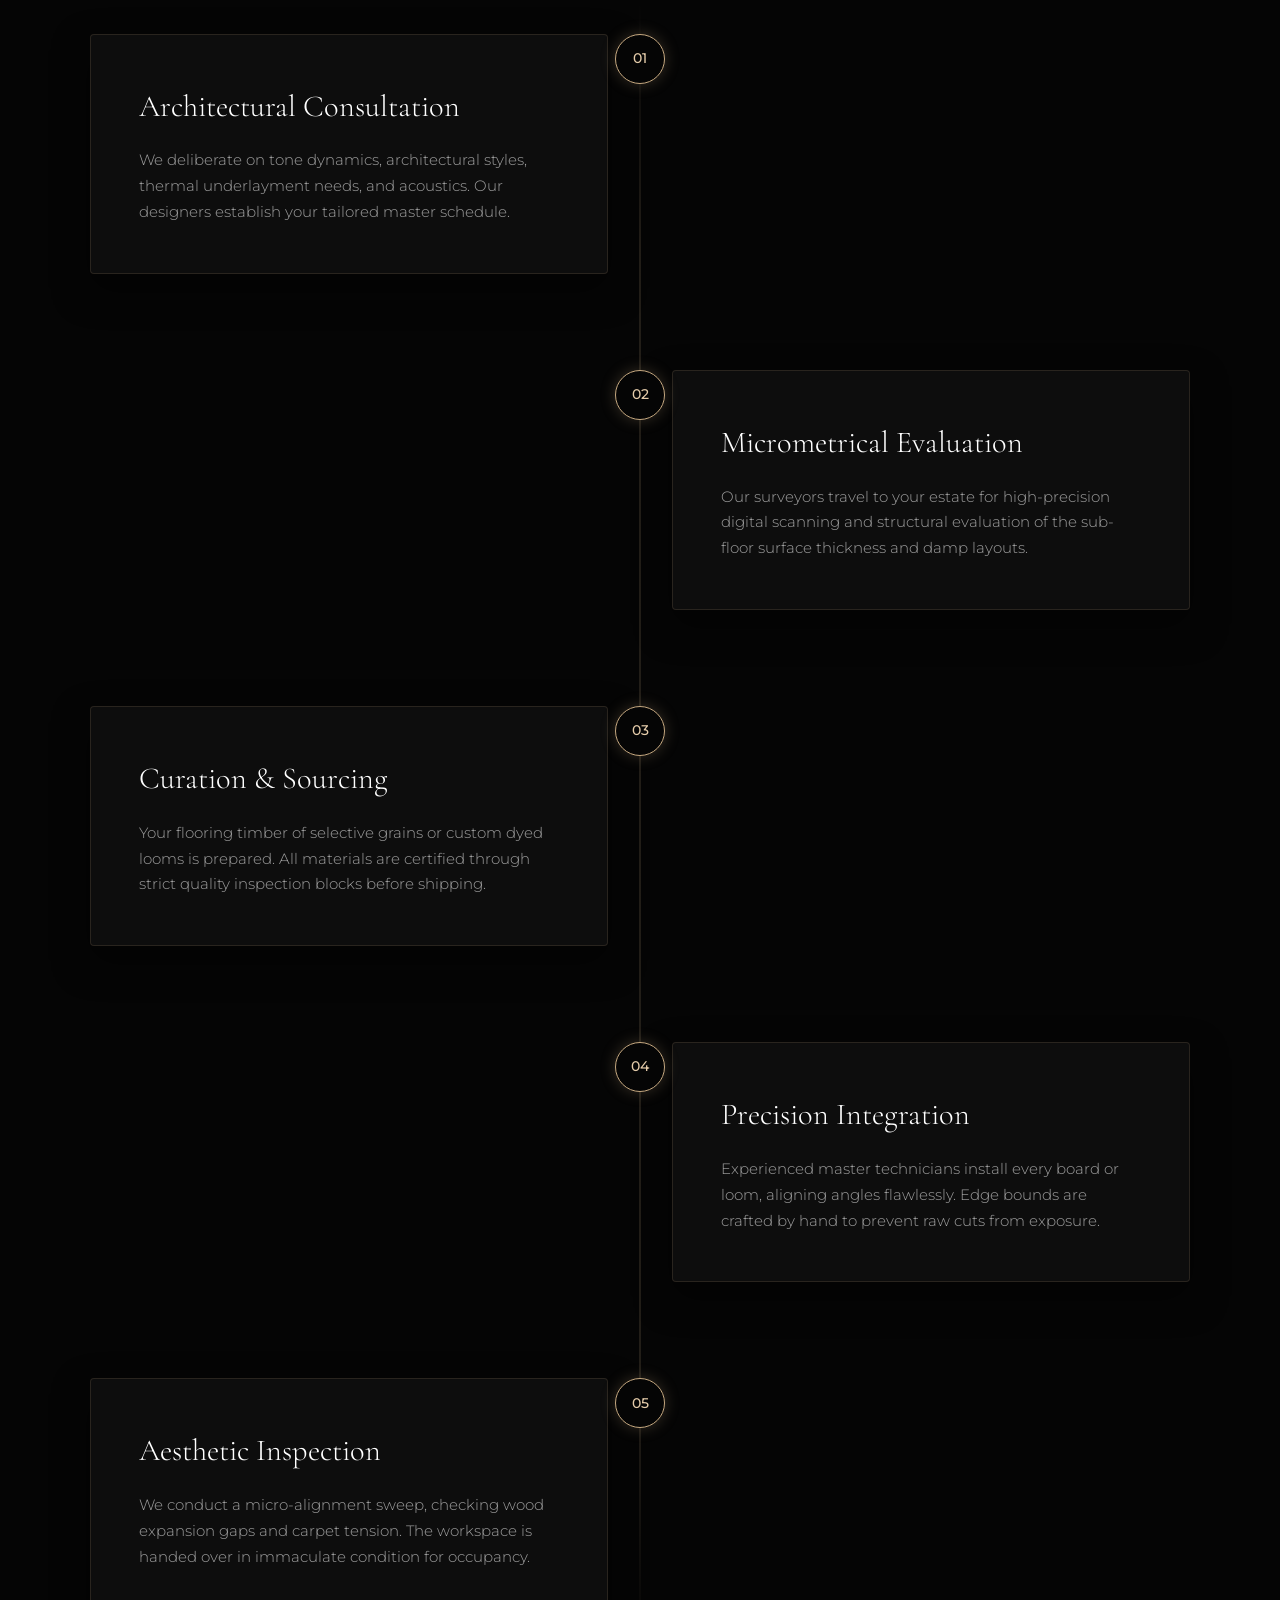
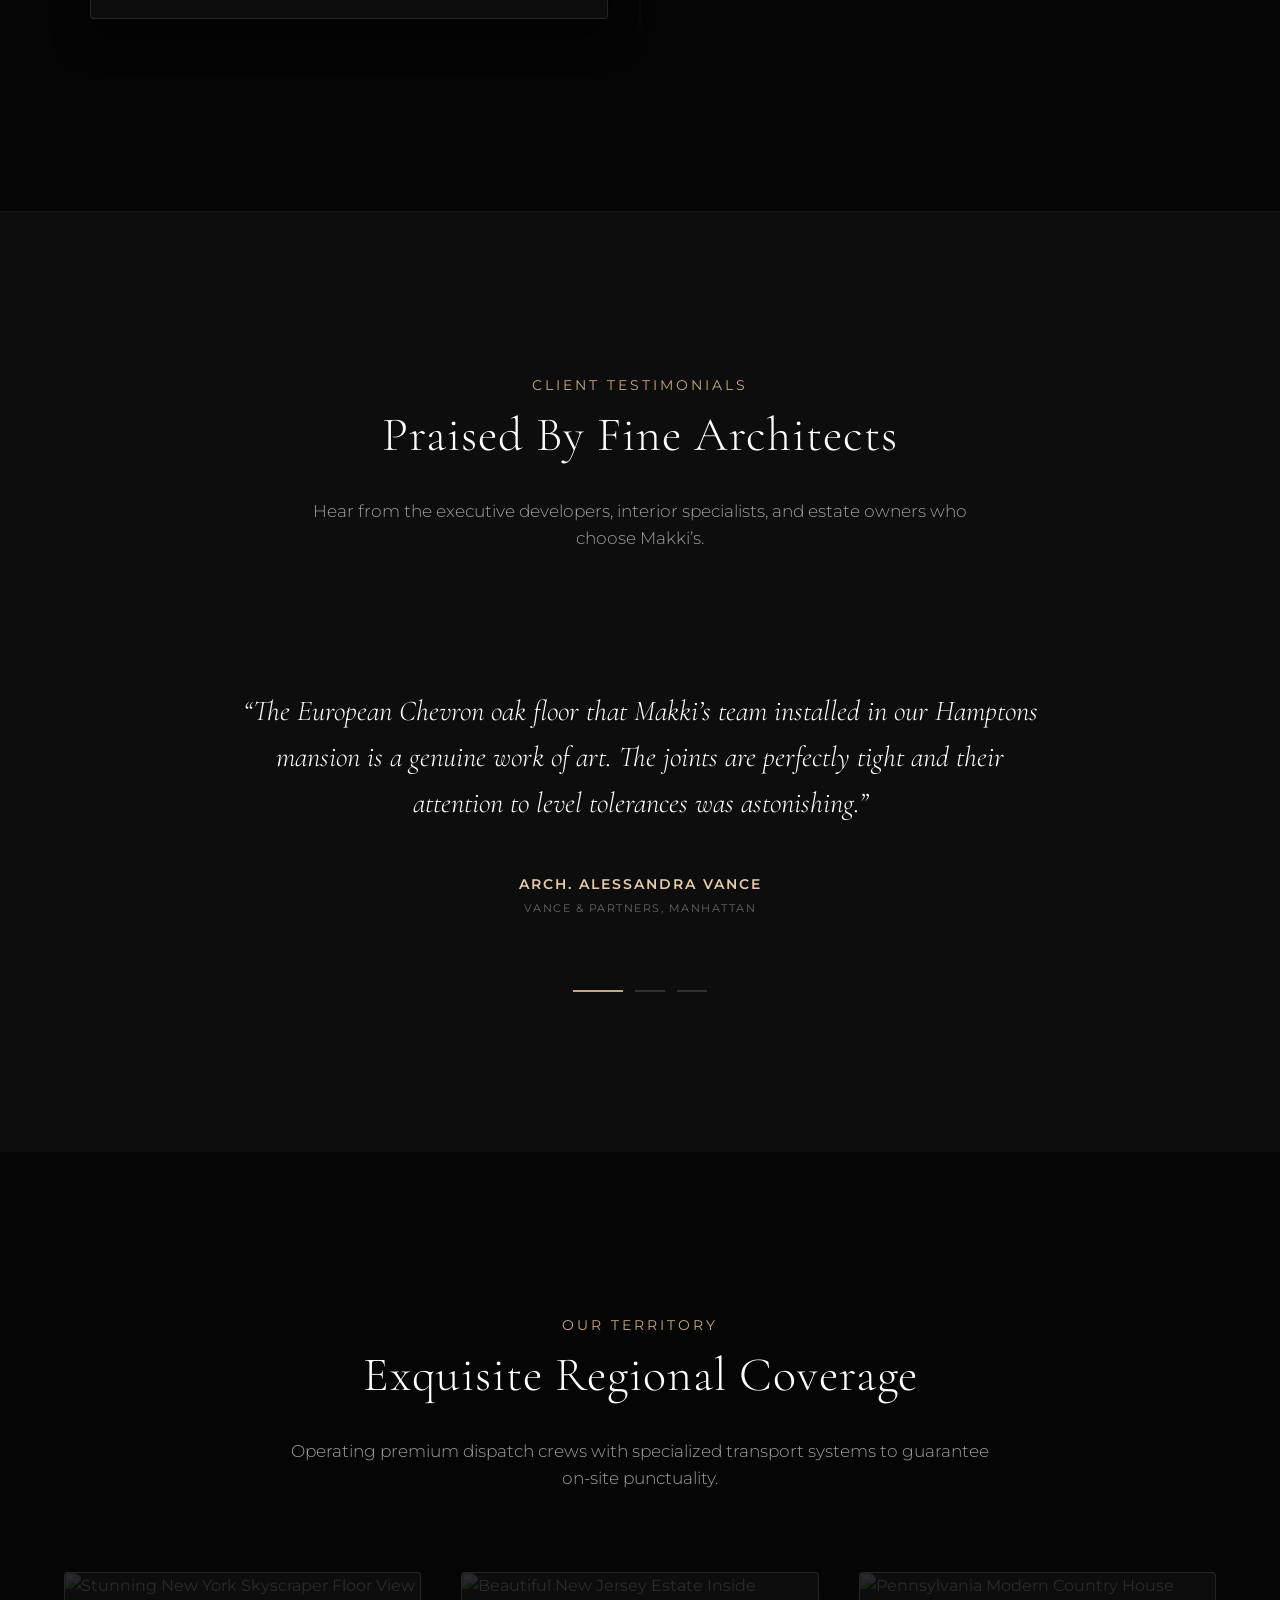
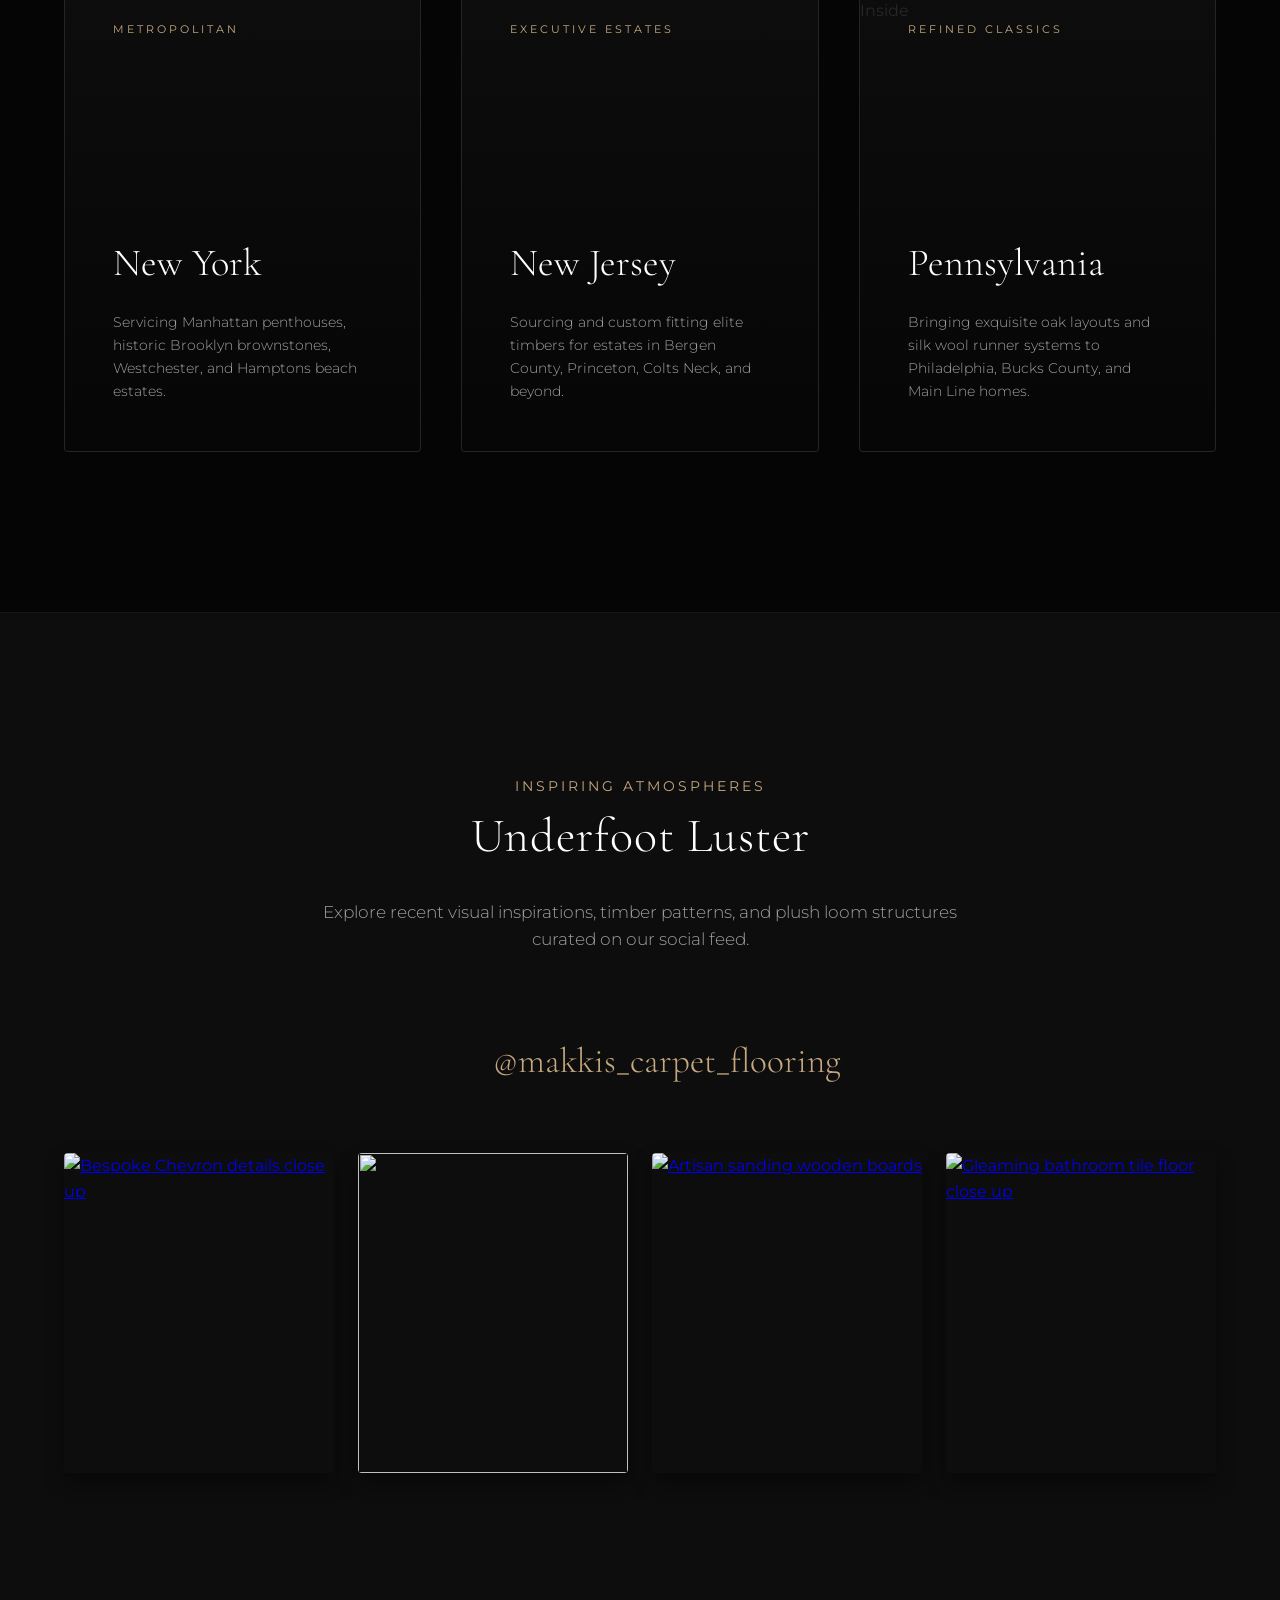
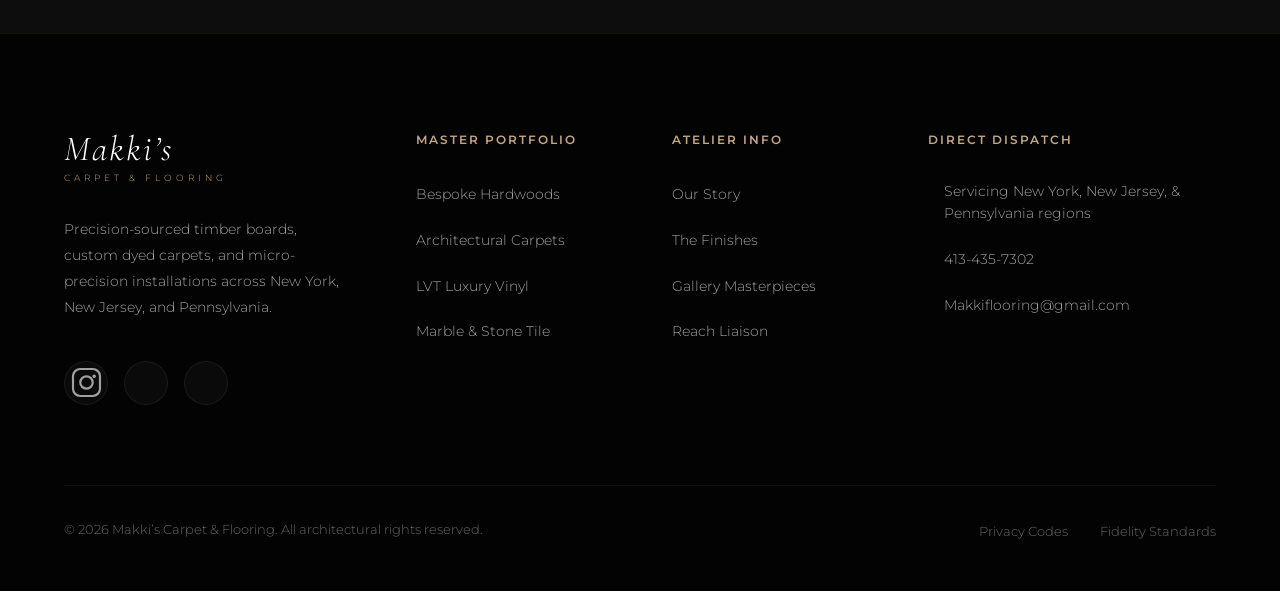
==== commit bcba4e9d: "Update index.html" ====
--- a/index.html
+++ b/index.html
@@ -3,7 +3,7 @@
 <head>
   <meta charset="UTF-8">
   <meta name="viewport" content="width=device-width, initial-scale=1.0">
-  <meta property="og:image" content="https://i.ibb.co/xSLkwSdd/5a114c3f-be6a-4035-bbf9-7d667262549d.jpg">
+  <meta name="image" content="https://i.ibb.co/xSLkwSdd/5a114c3f-be6a-4035-bbf9-7d667262549d.jpg">
   <meta name="description" content="Makki's Carpet & Flooring - Premium luxury flooring installer in New York, New Jersey, and Pennsylvania. Over 25 years of bespoke residential and commercial finishes.">
   <title>Makki’s Carpet & Flooring | Premium Luxury Flooring Solutions</title>
   <script src="https://cdn.emailjs.com/dist/email.min.js"></script>
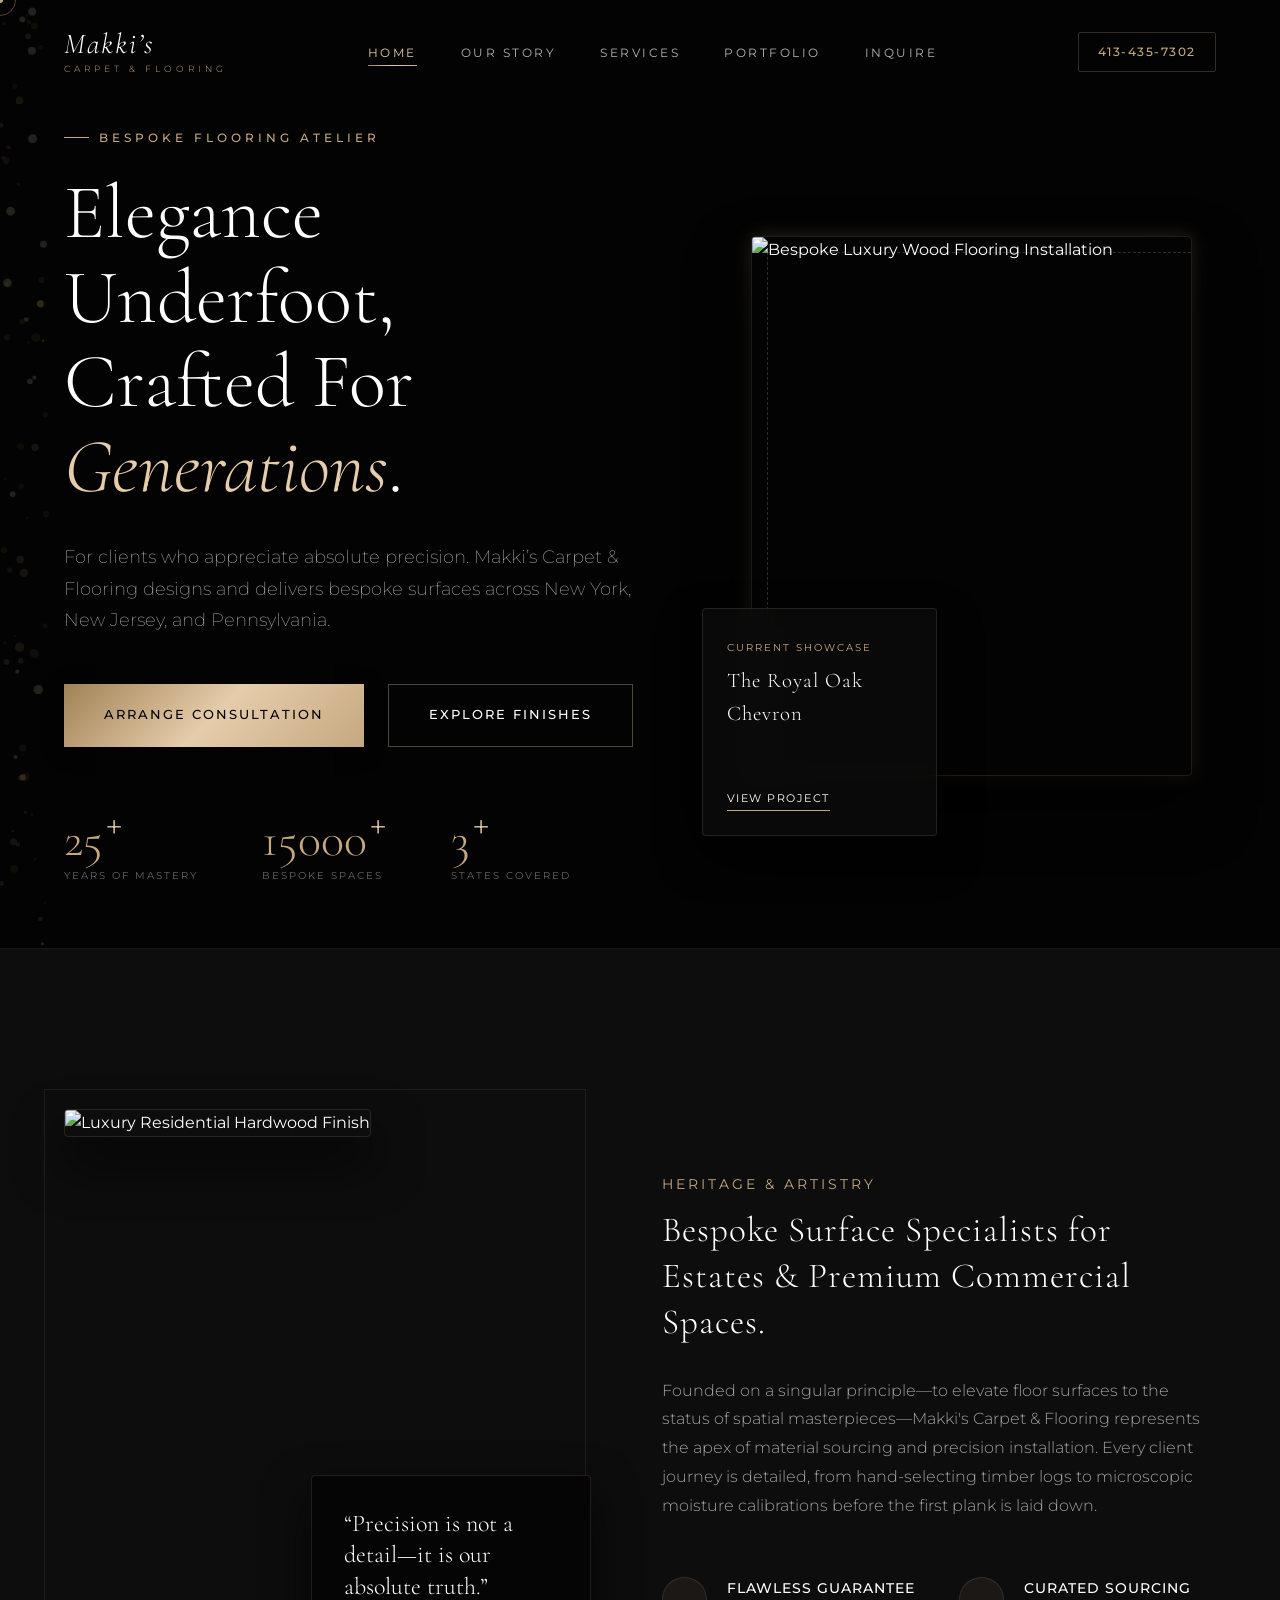
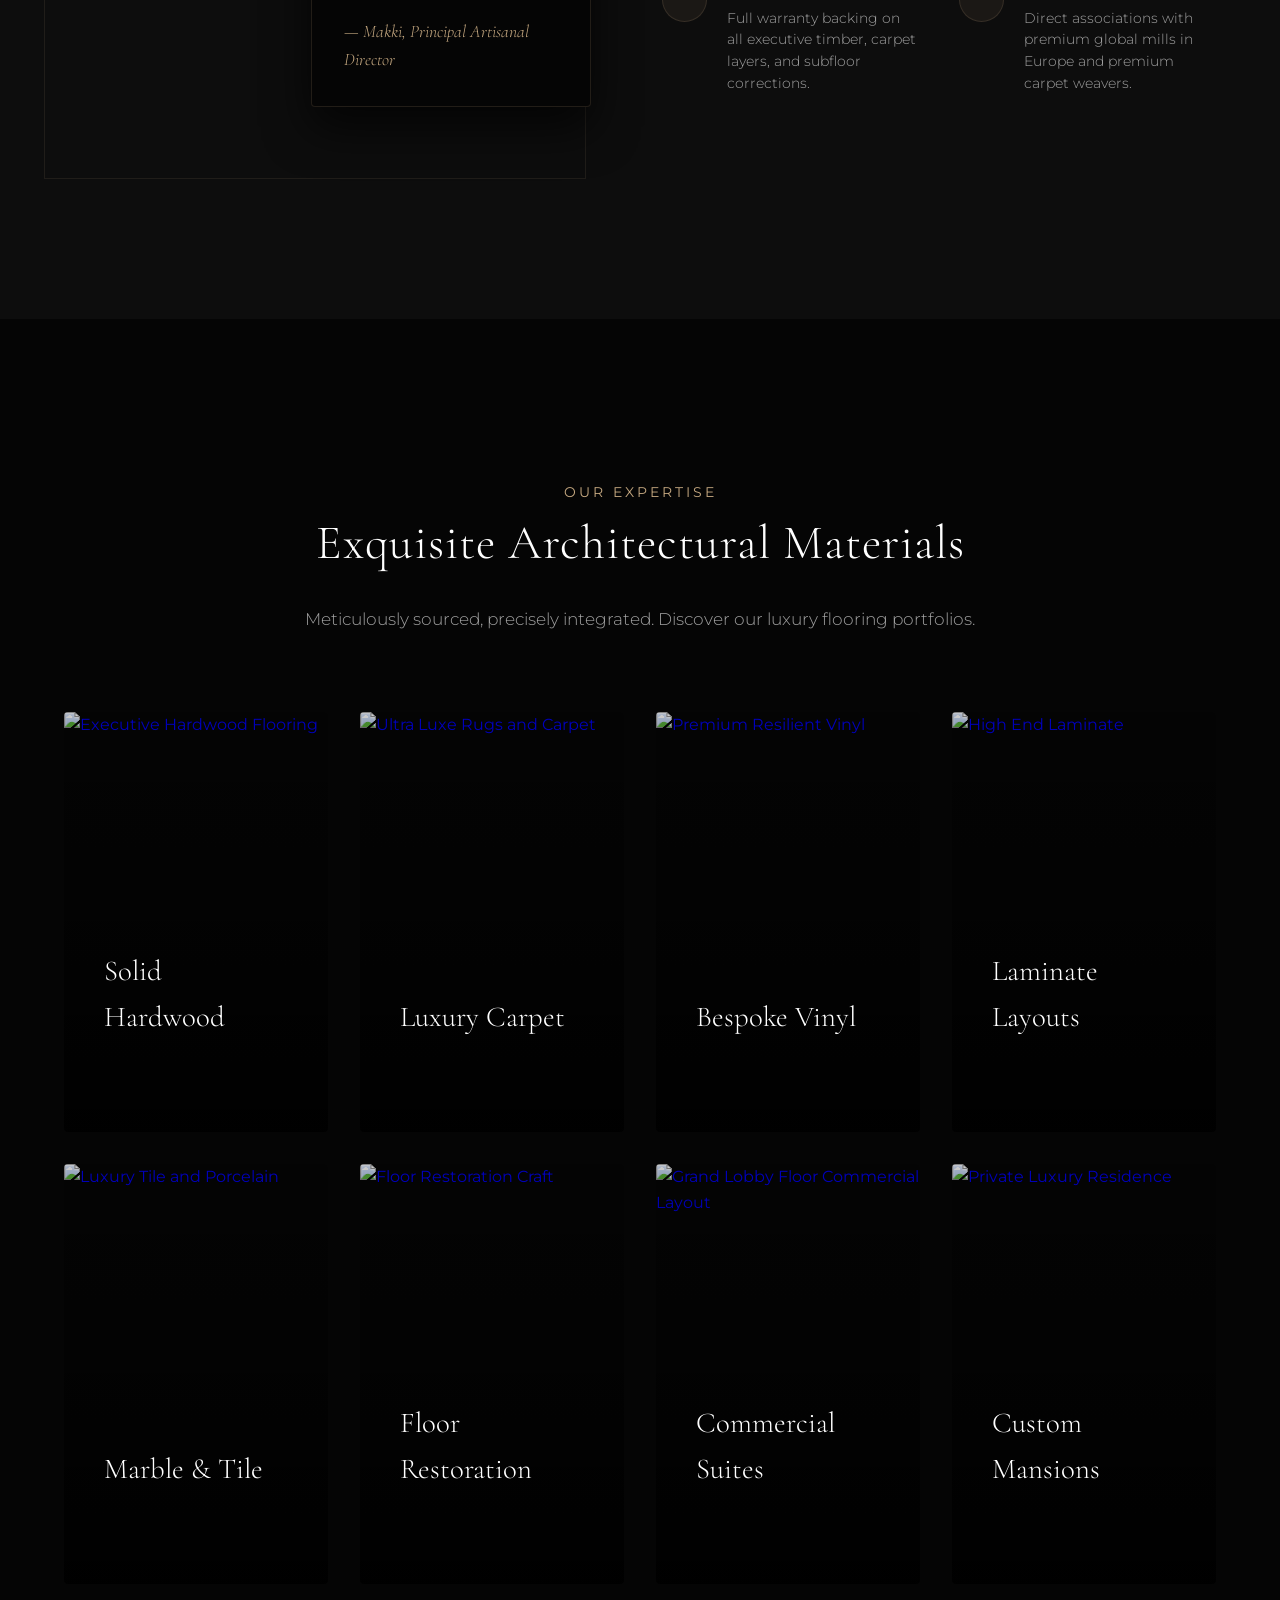
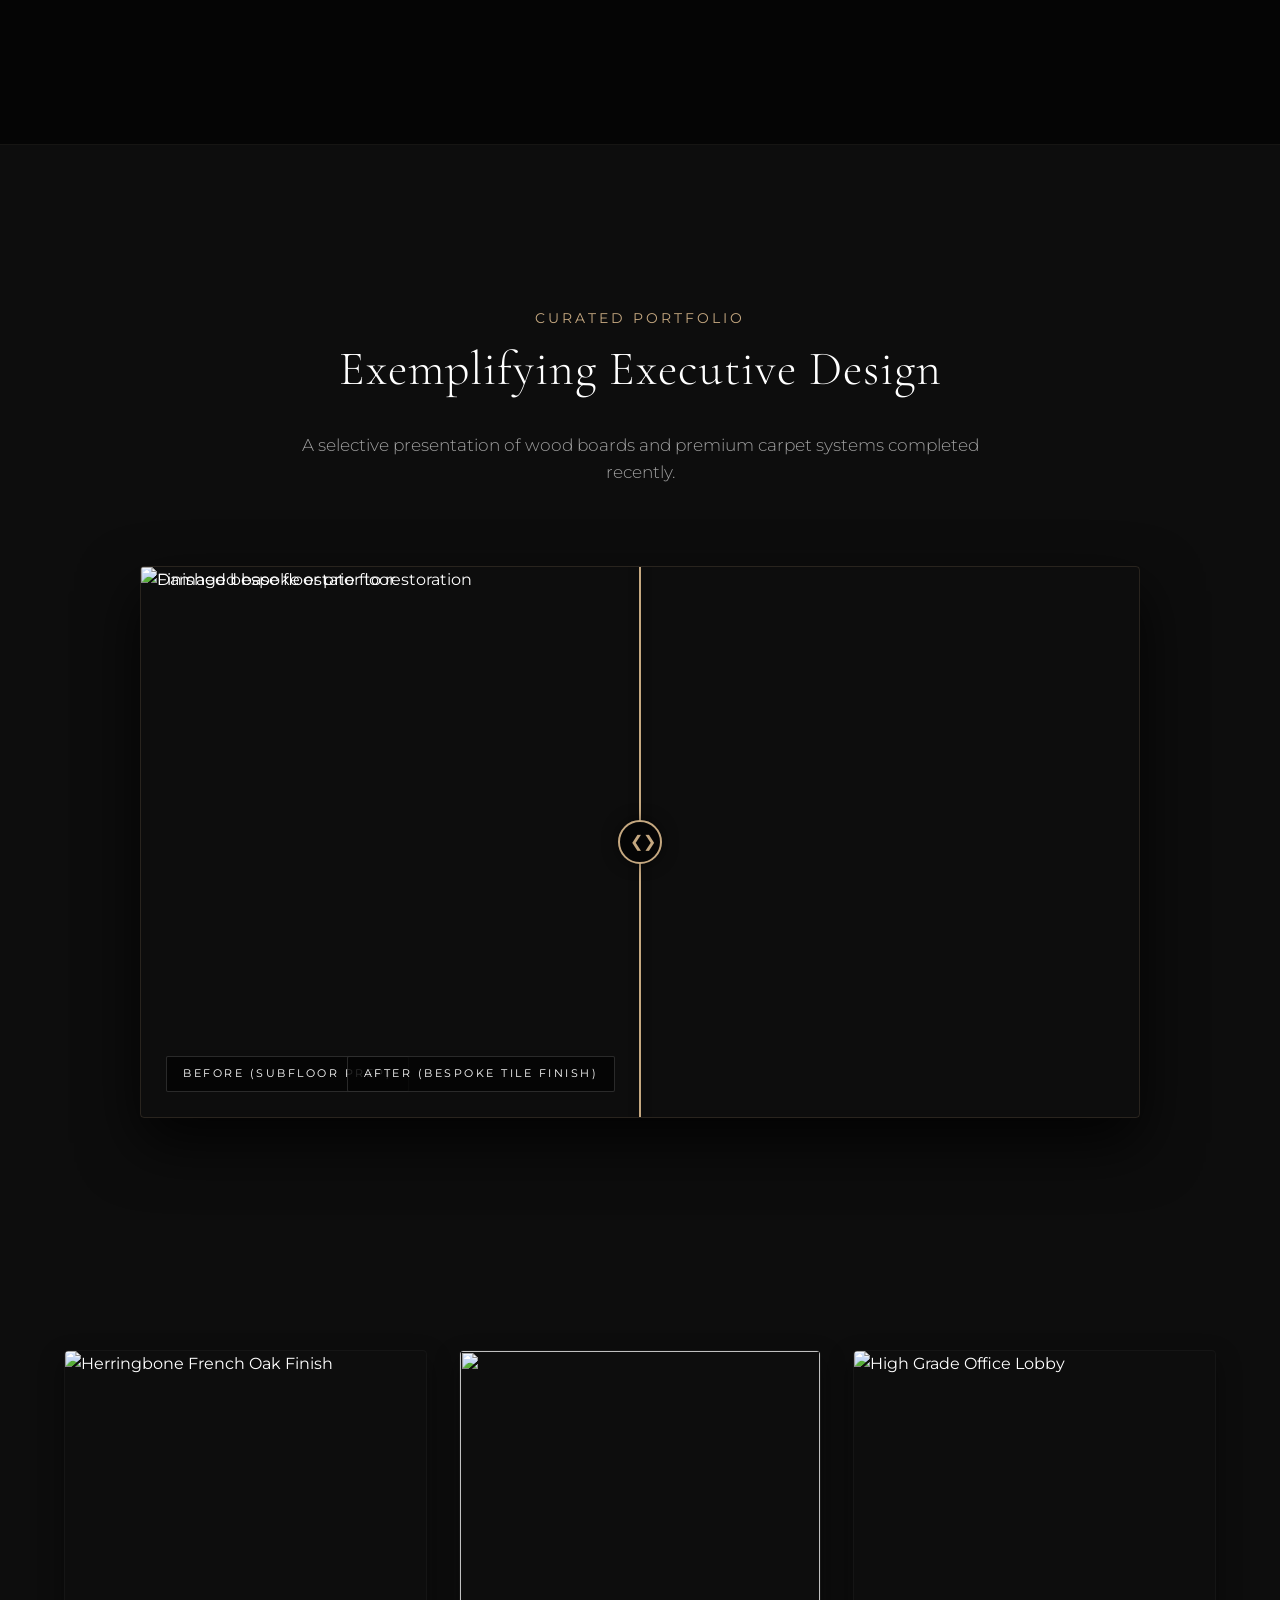
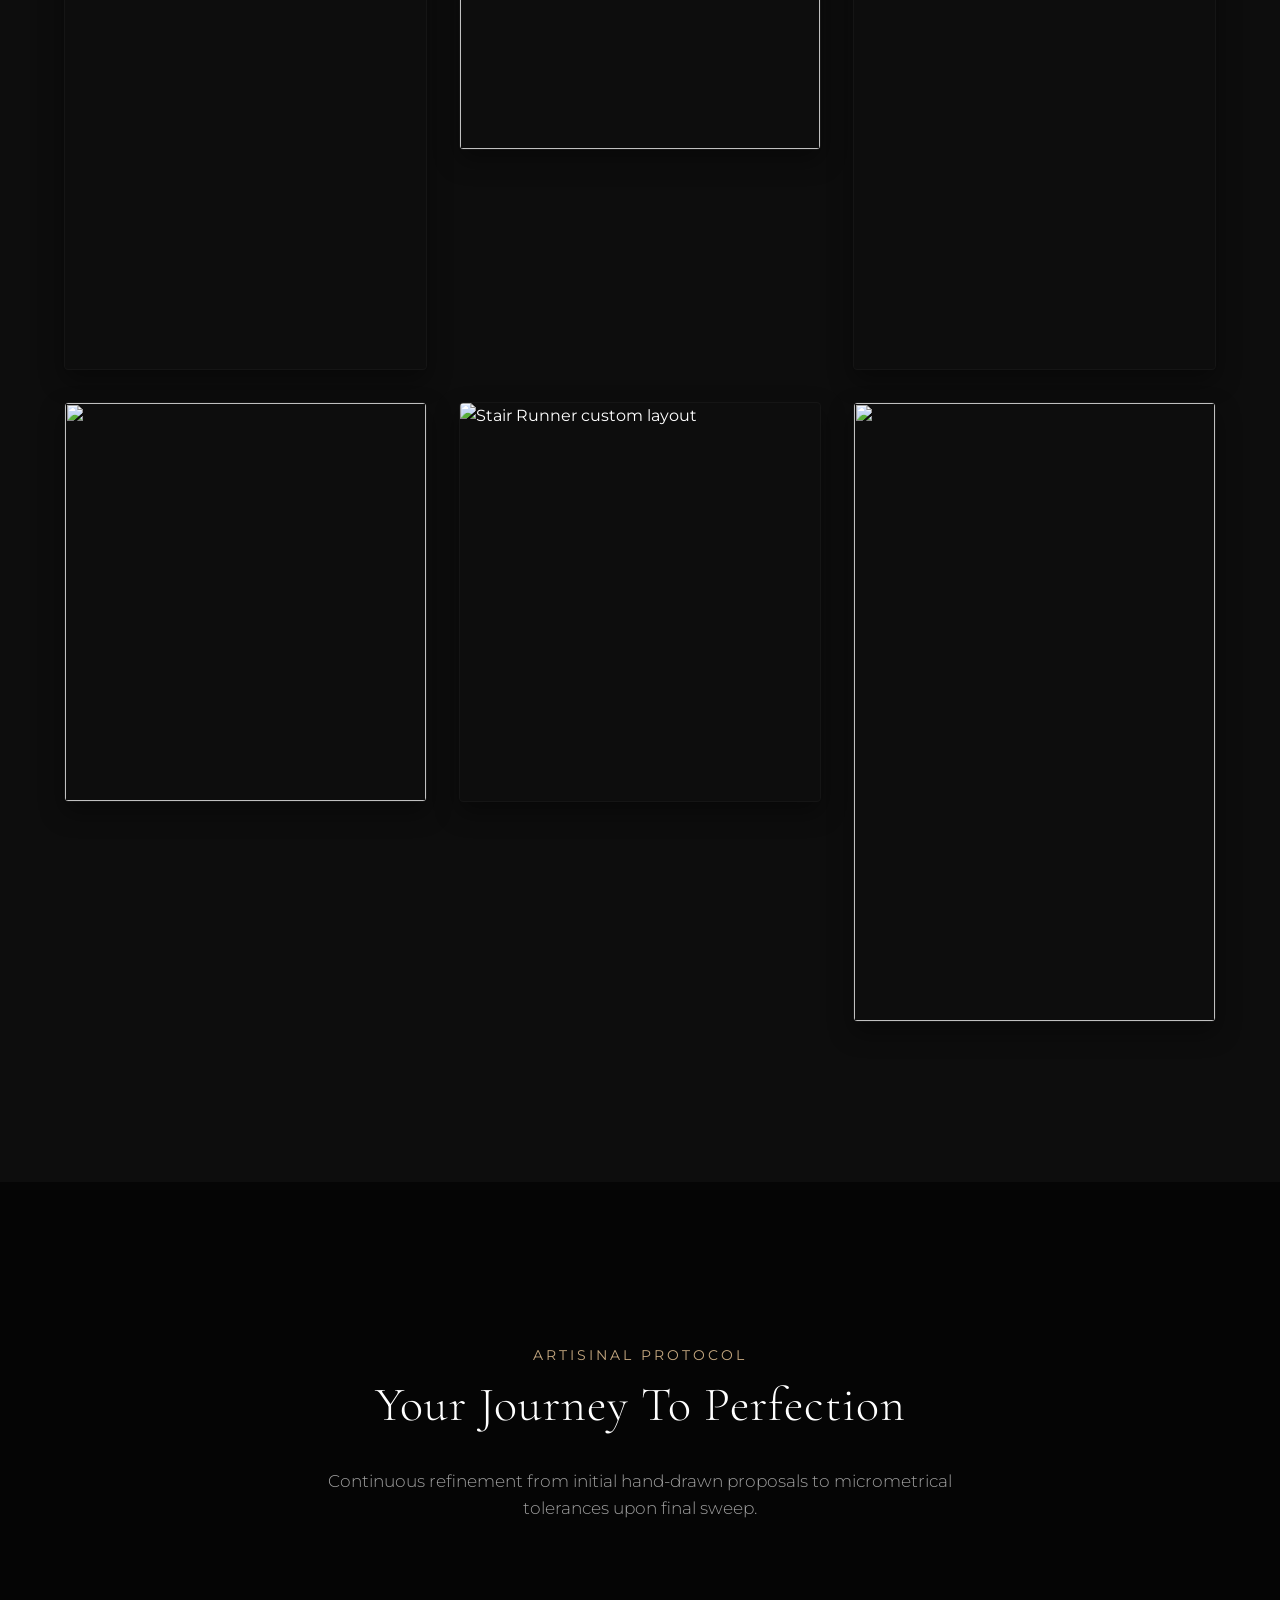
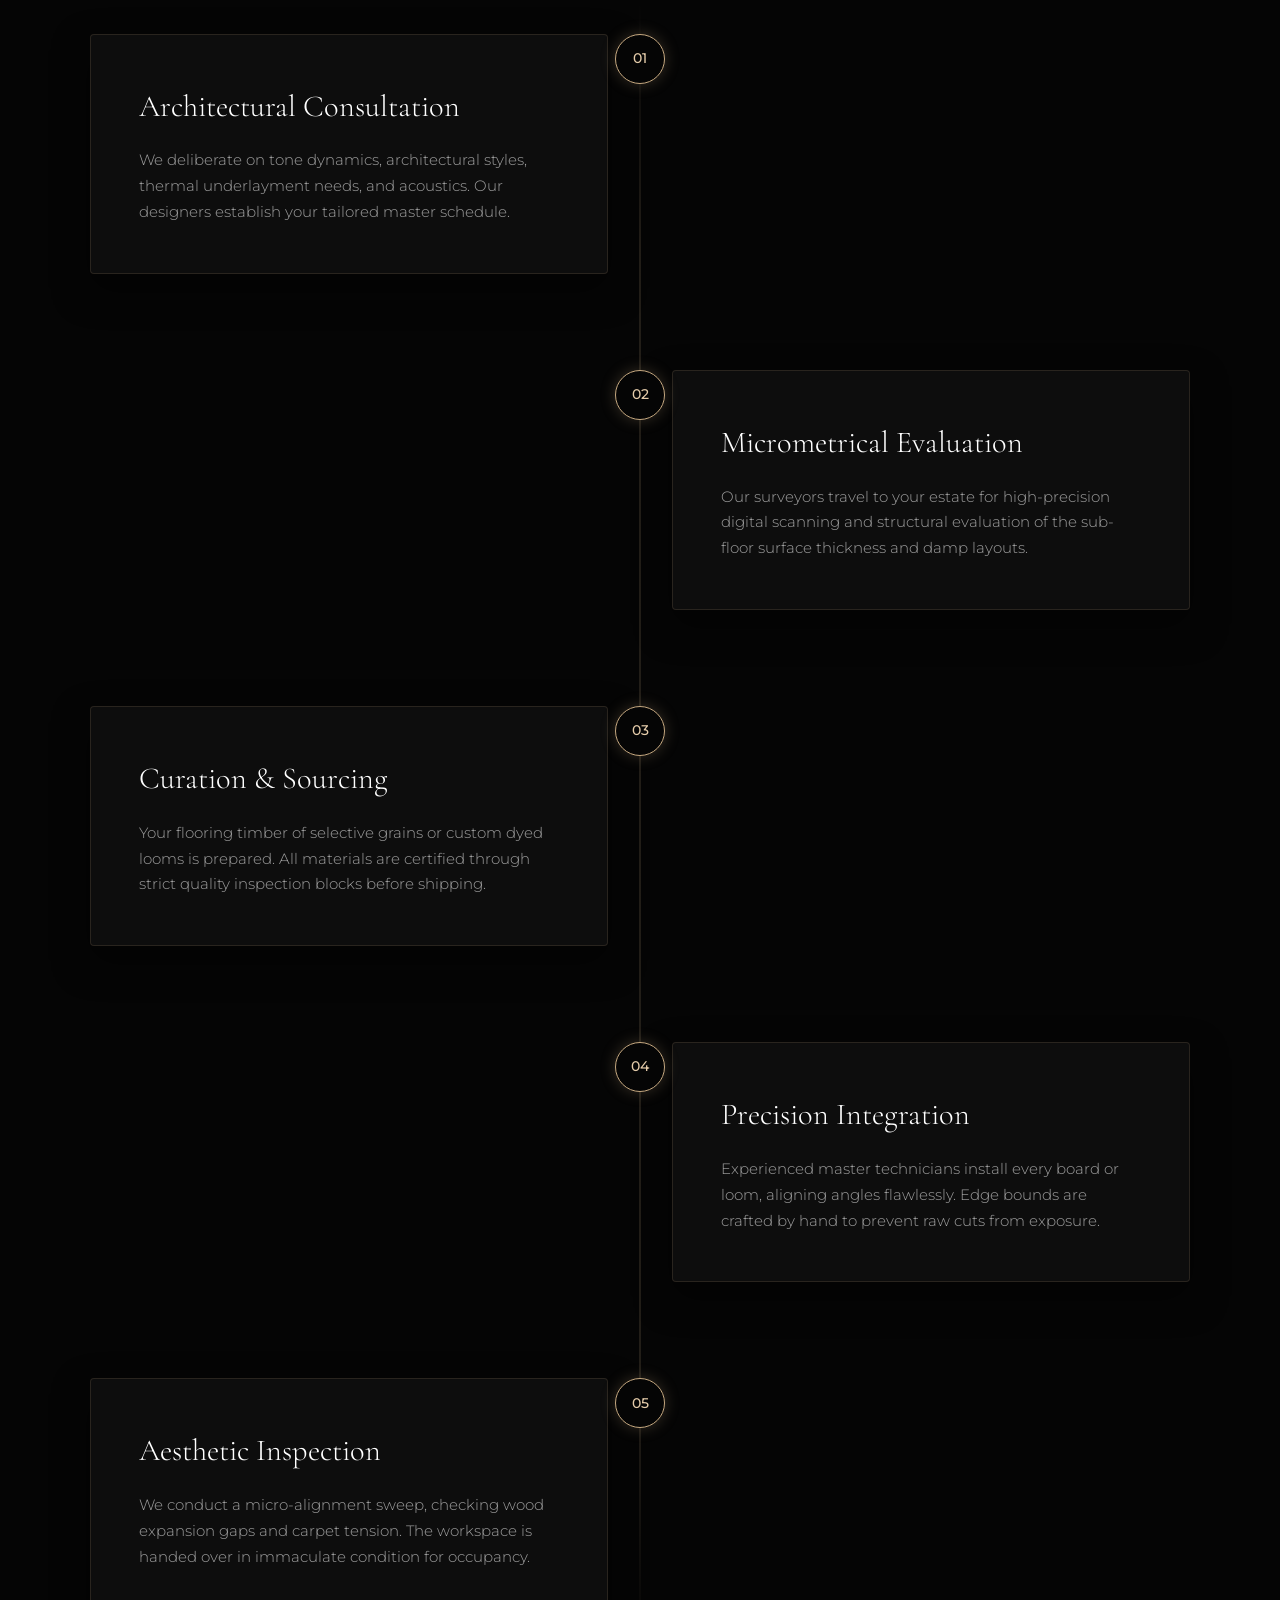
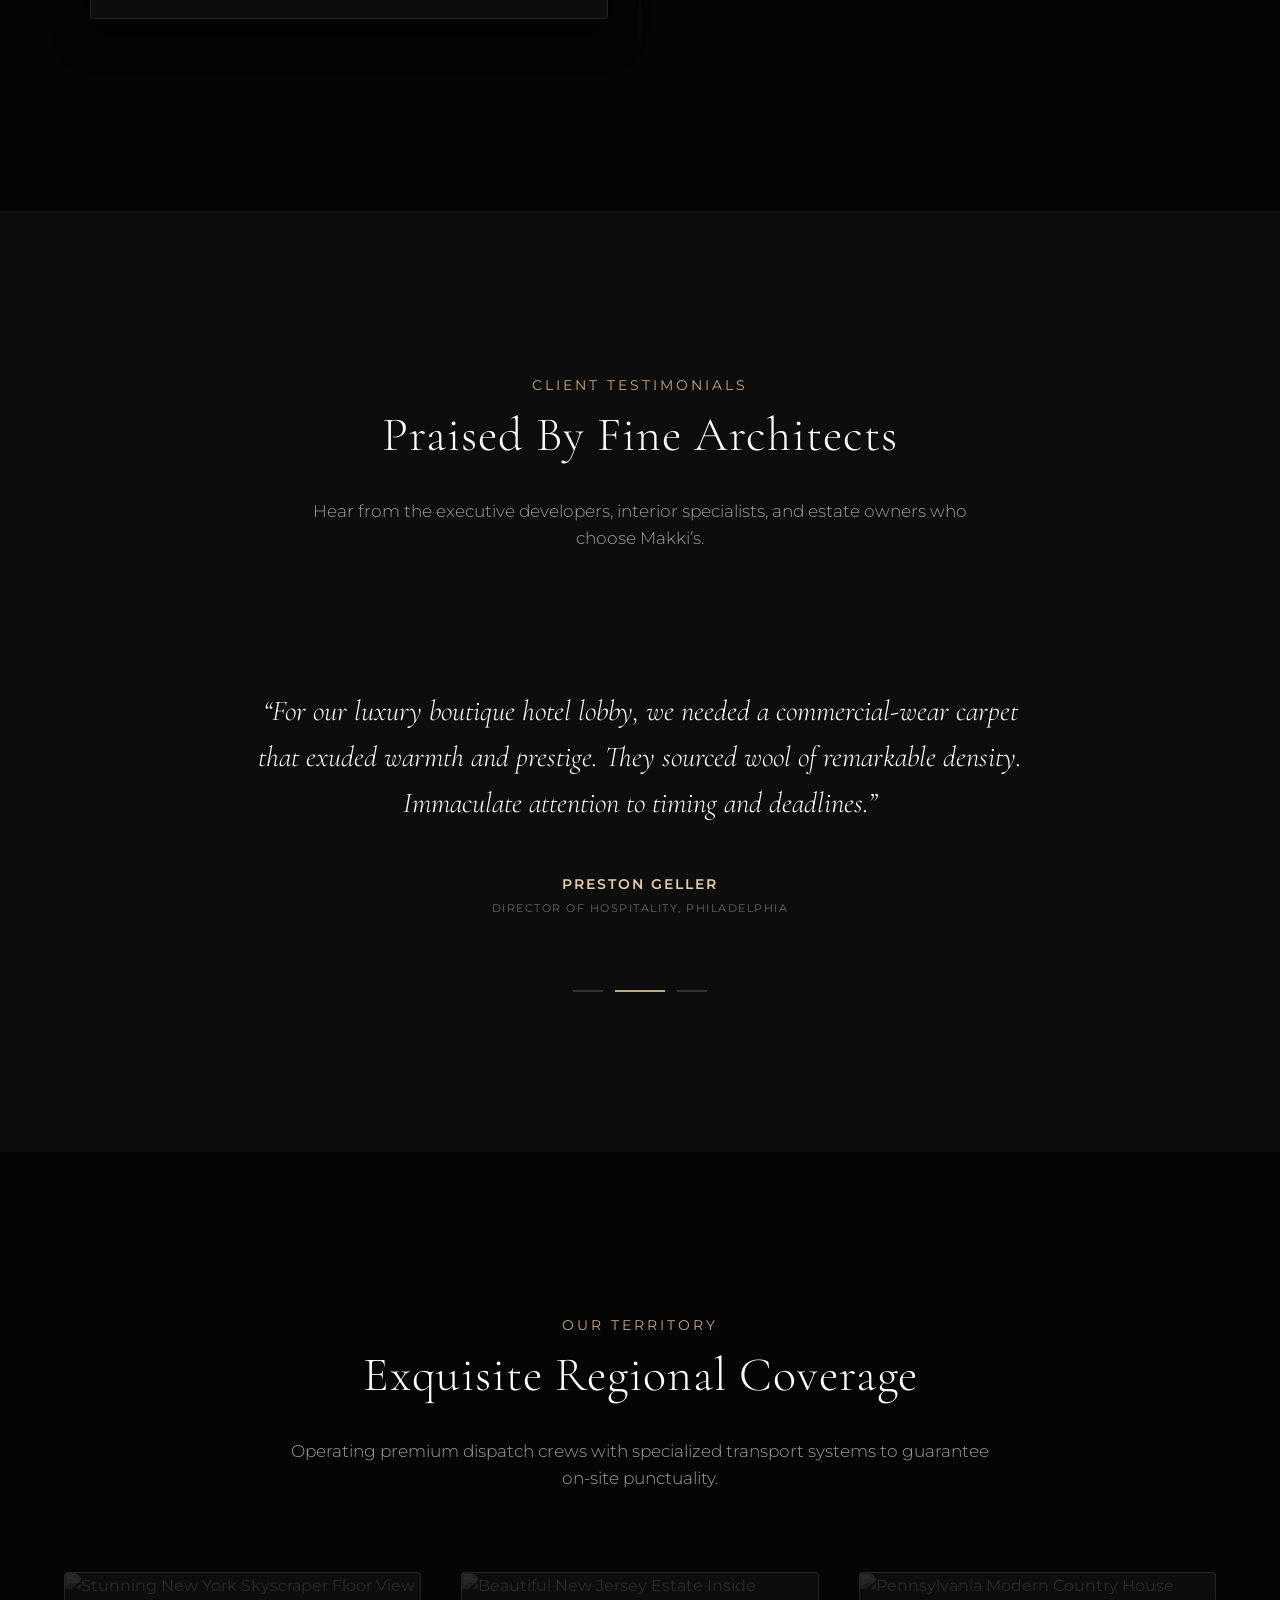
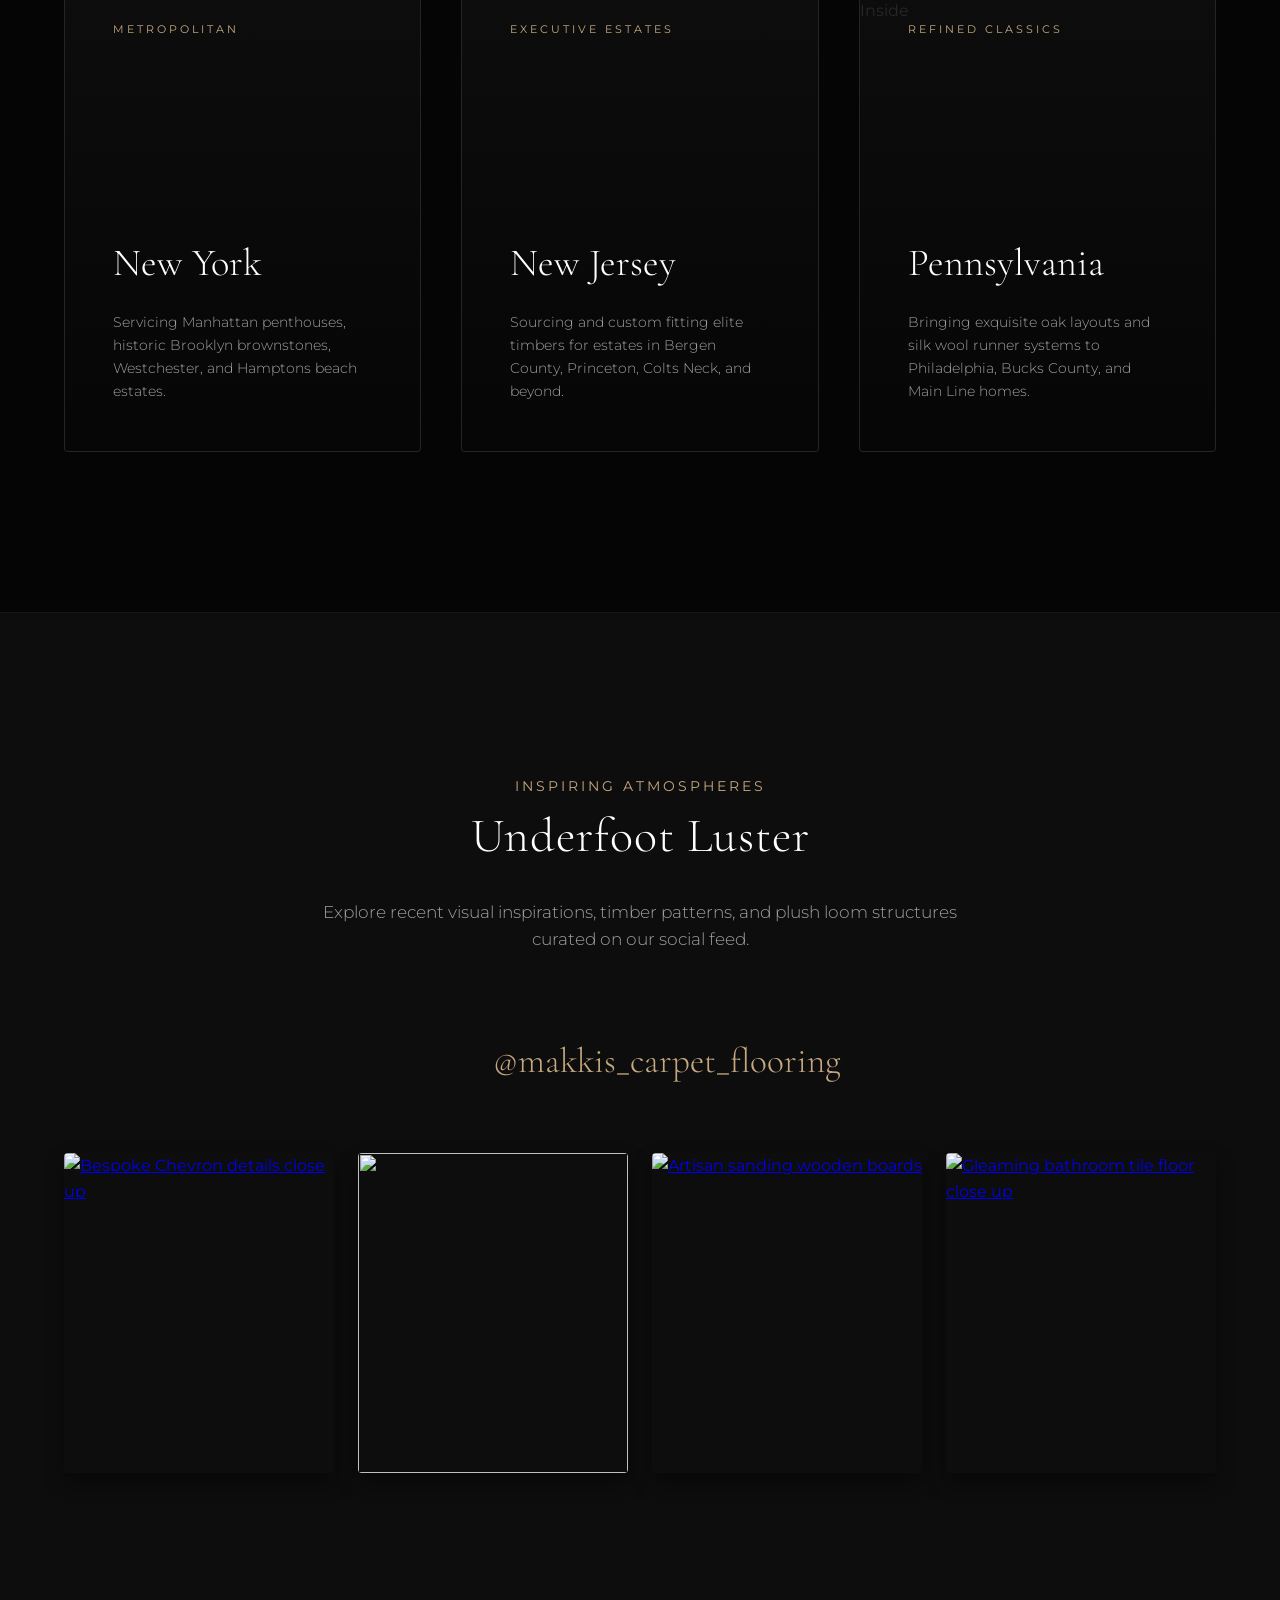
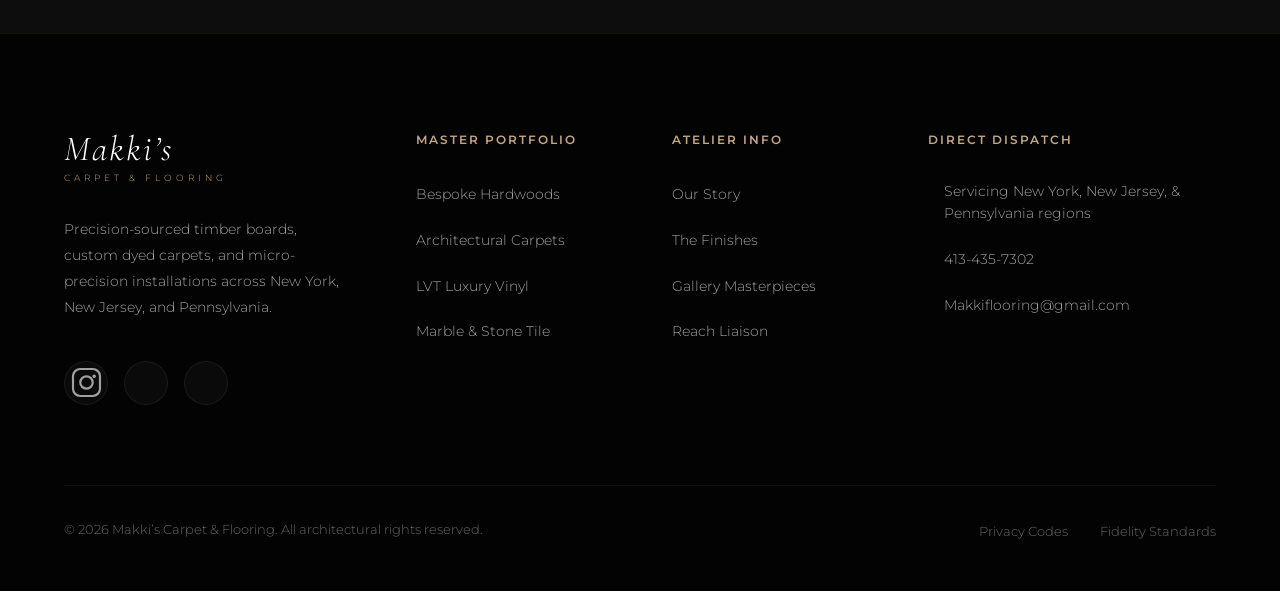
==== commit 4b60716c: "Update index.html" ====
--- a/index.html
+++ b/index.html
@@ -9,6 +9,7 @@
   <script src="https://cdn.emailjs.com/dist/email.min.js"></script>
   <!-- Premium Styles -->
   <link rel="stylesheet" href="style.css">
+  <link rel="canonical" href="https://makkiscarpetsandflooring.com/" />
 </head>
 <body>
 
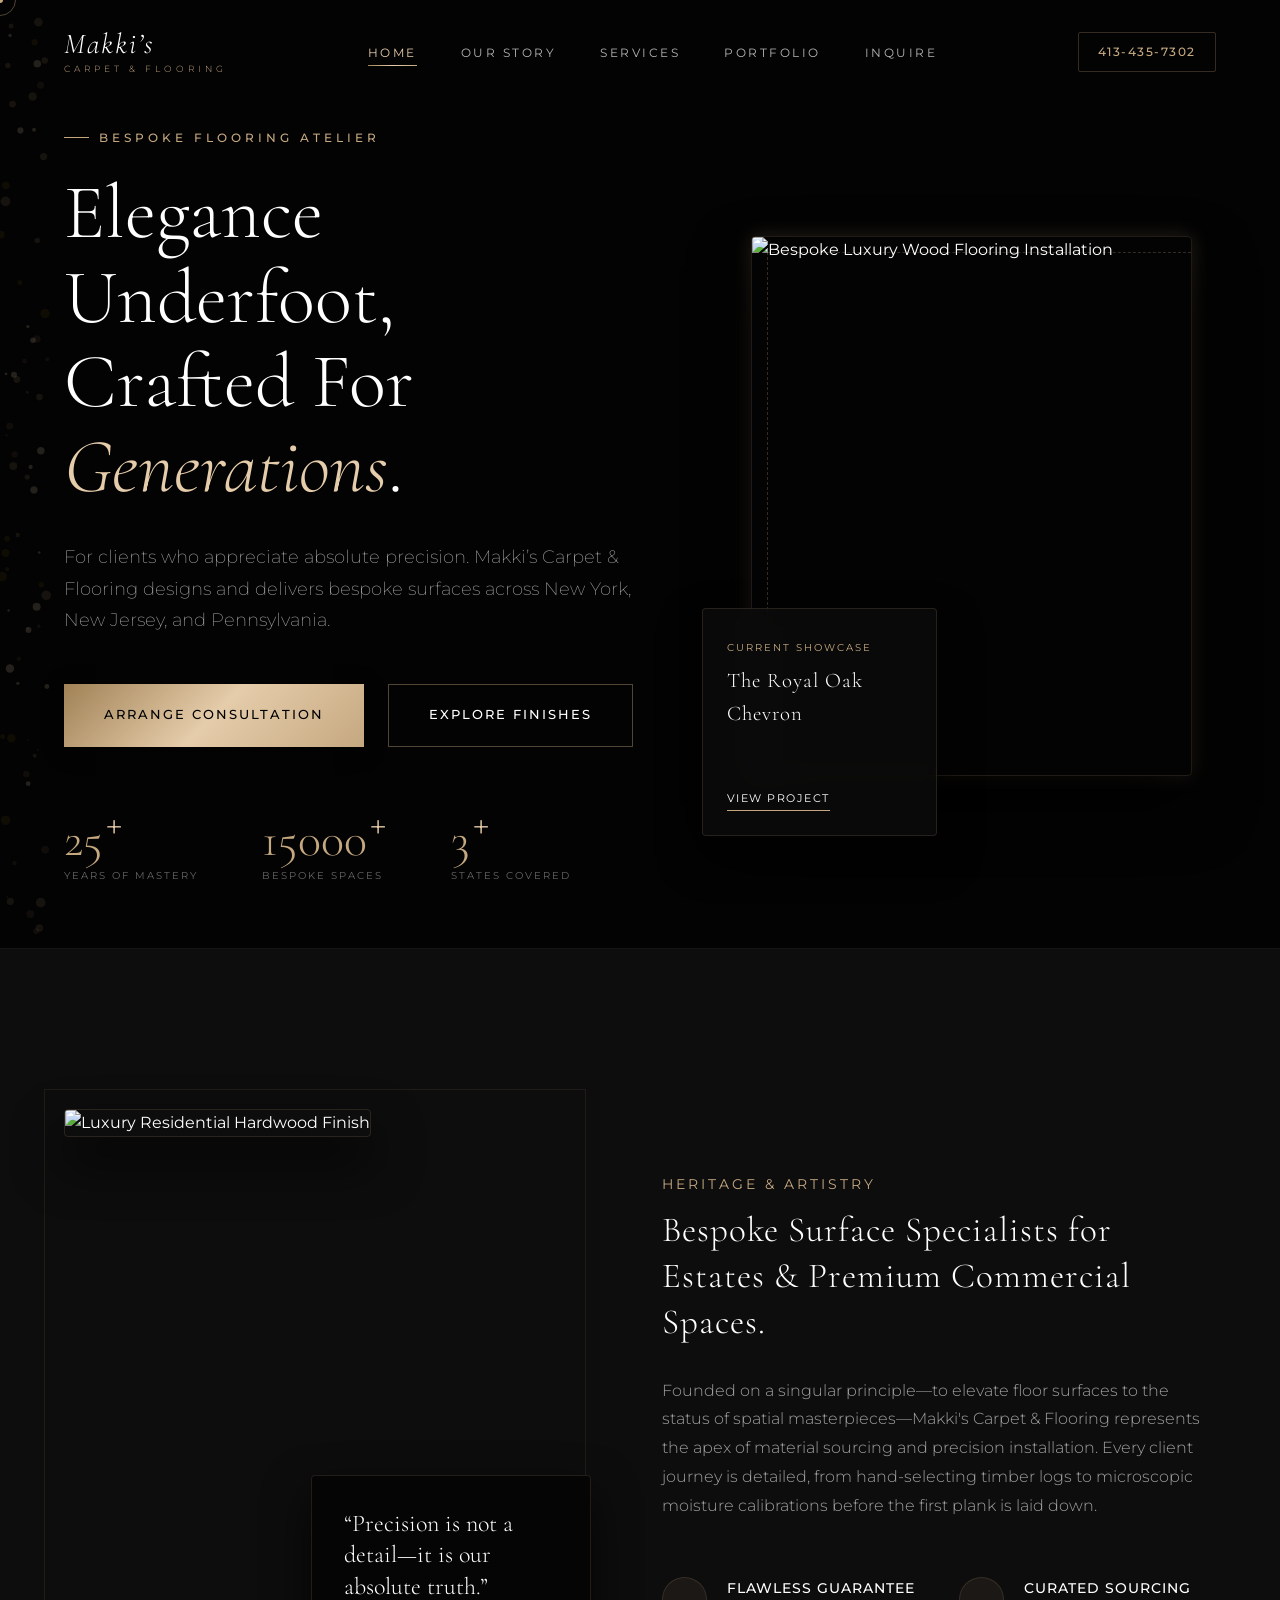
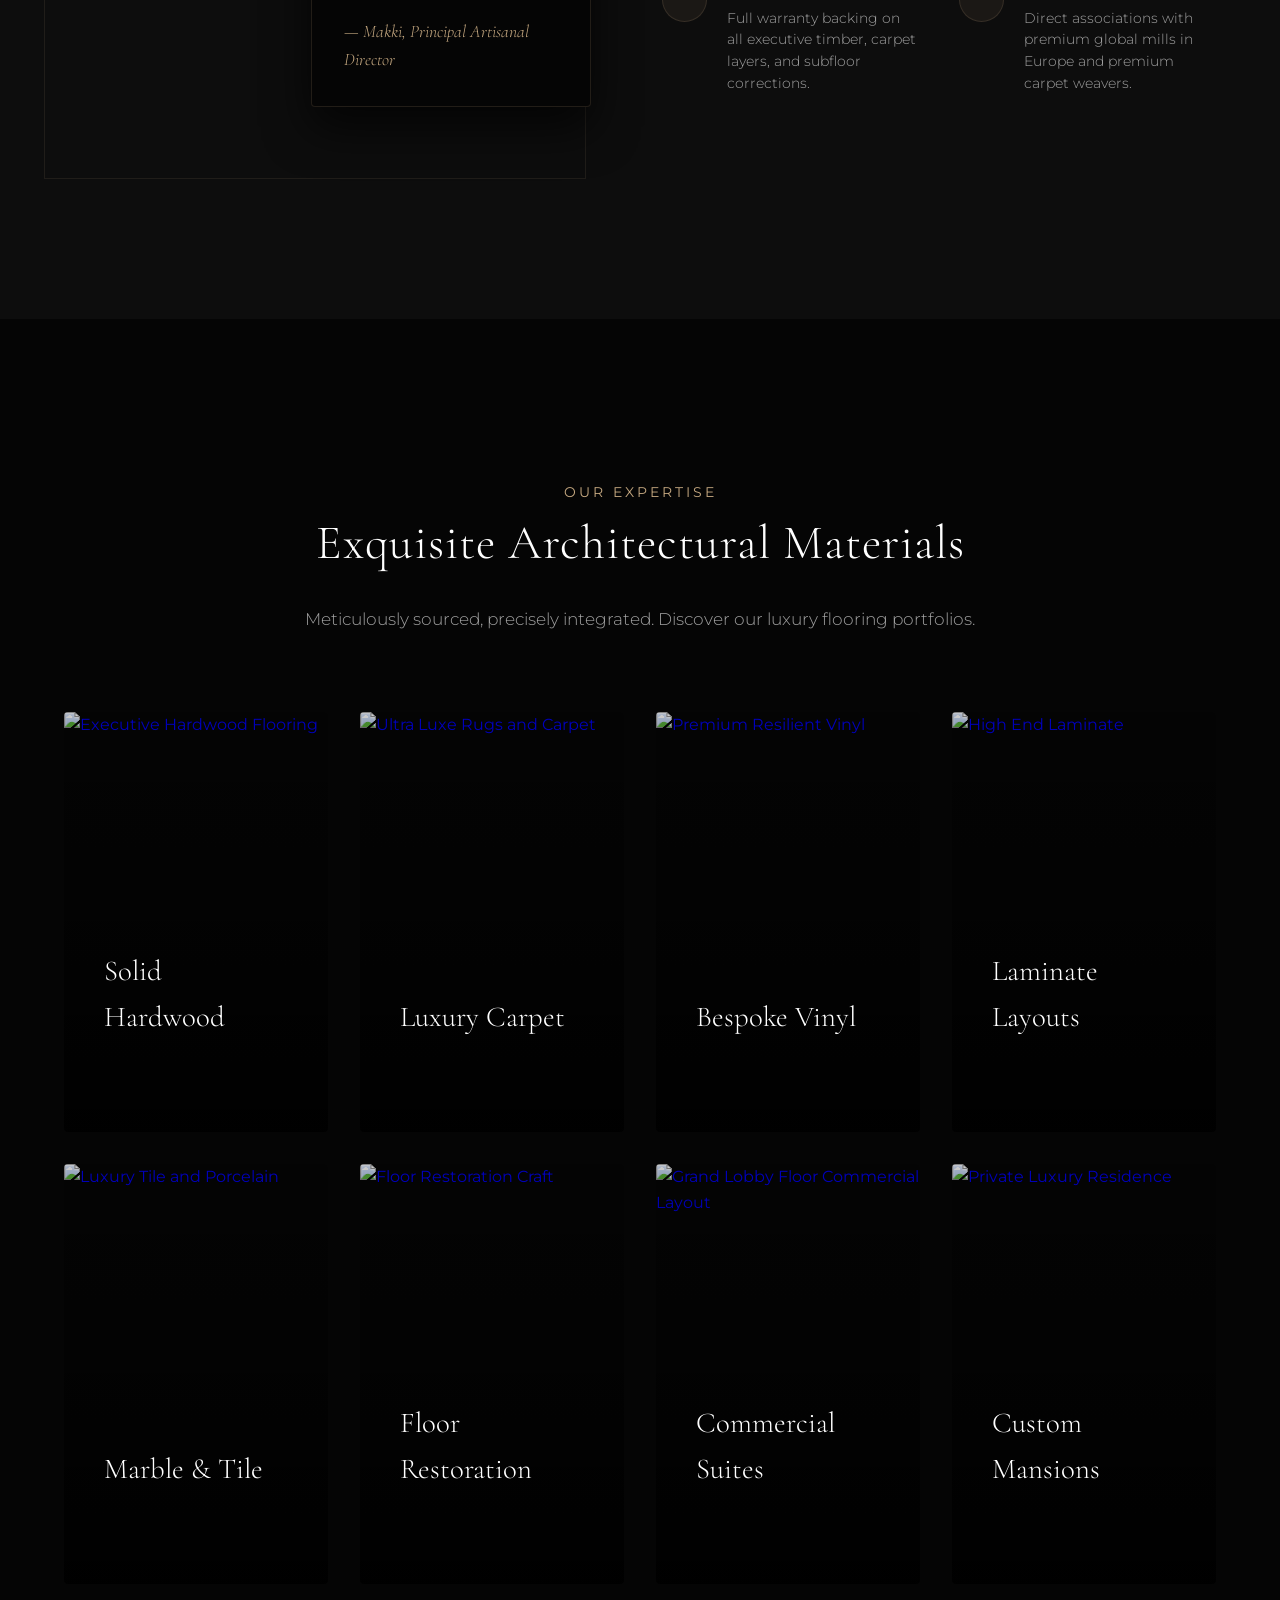
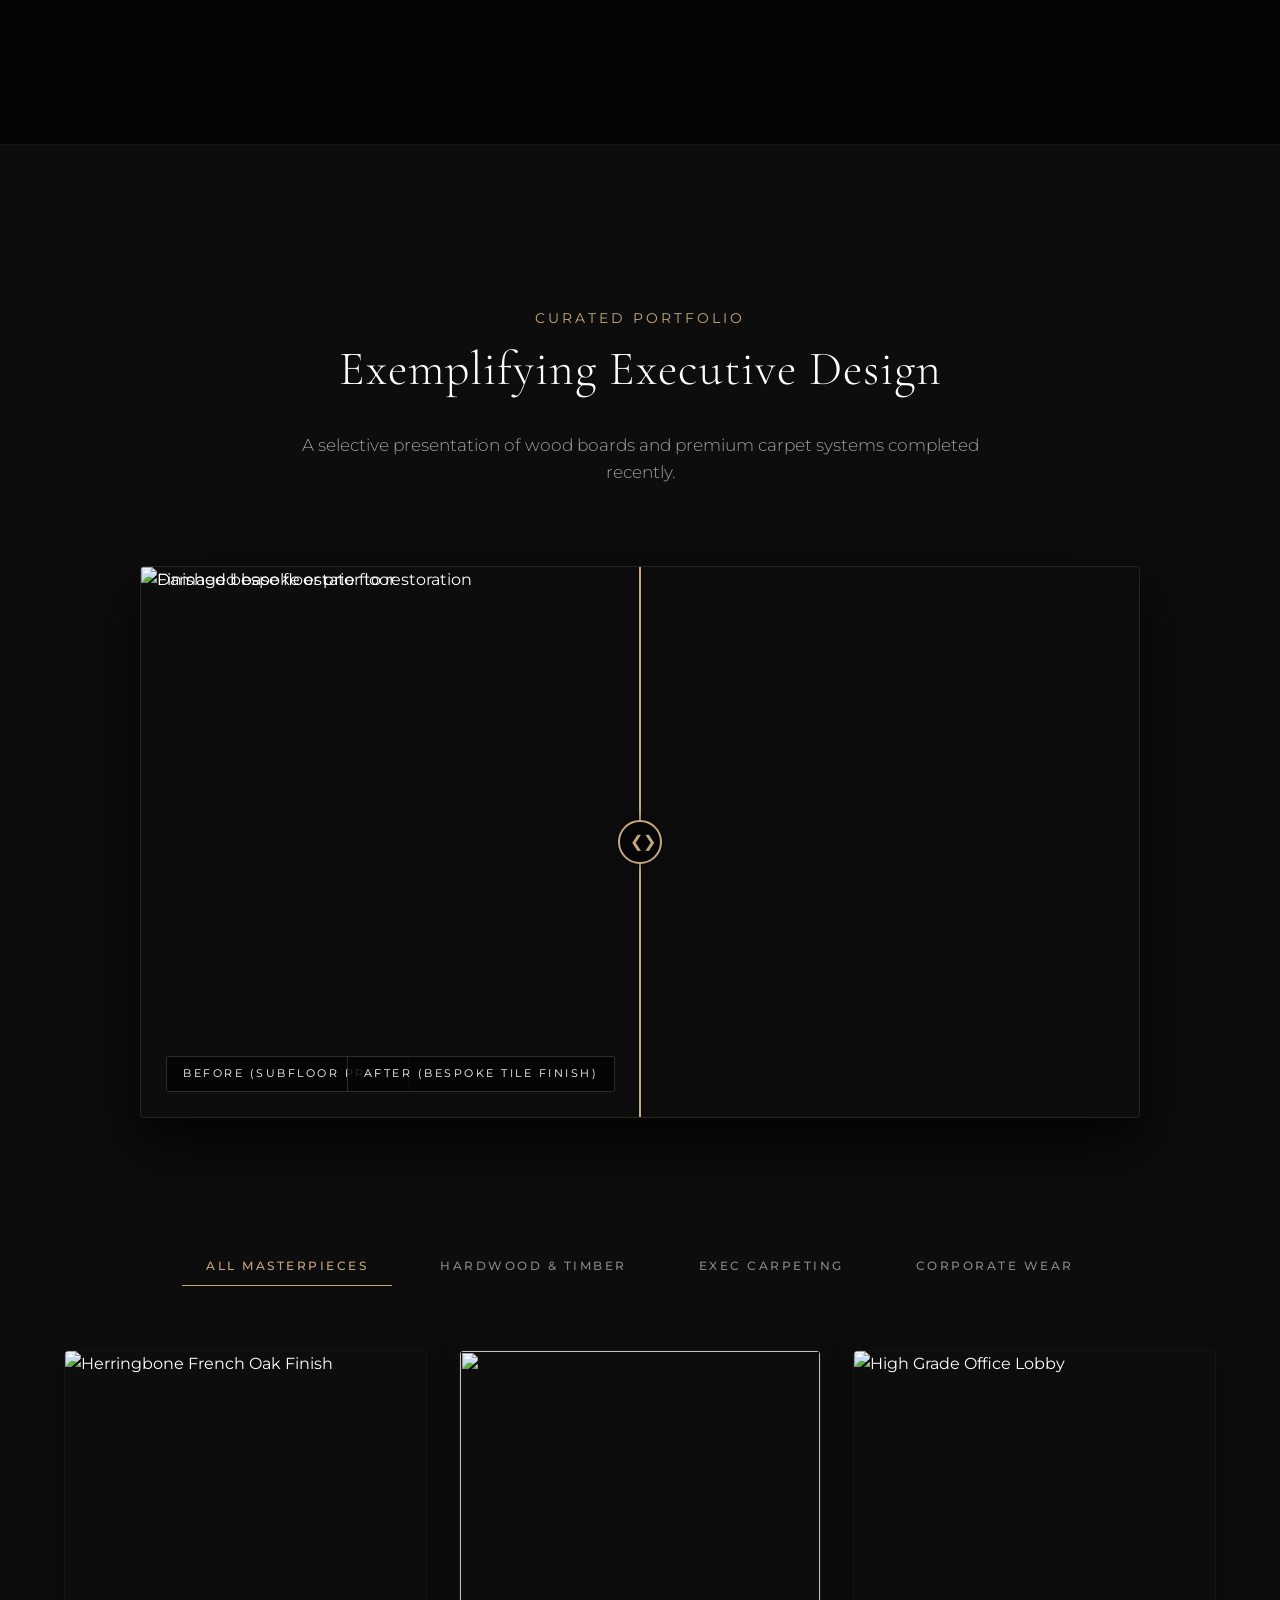
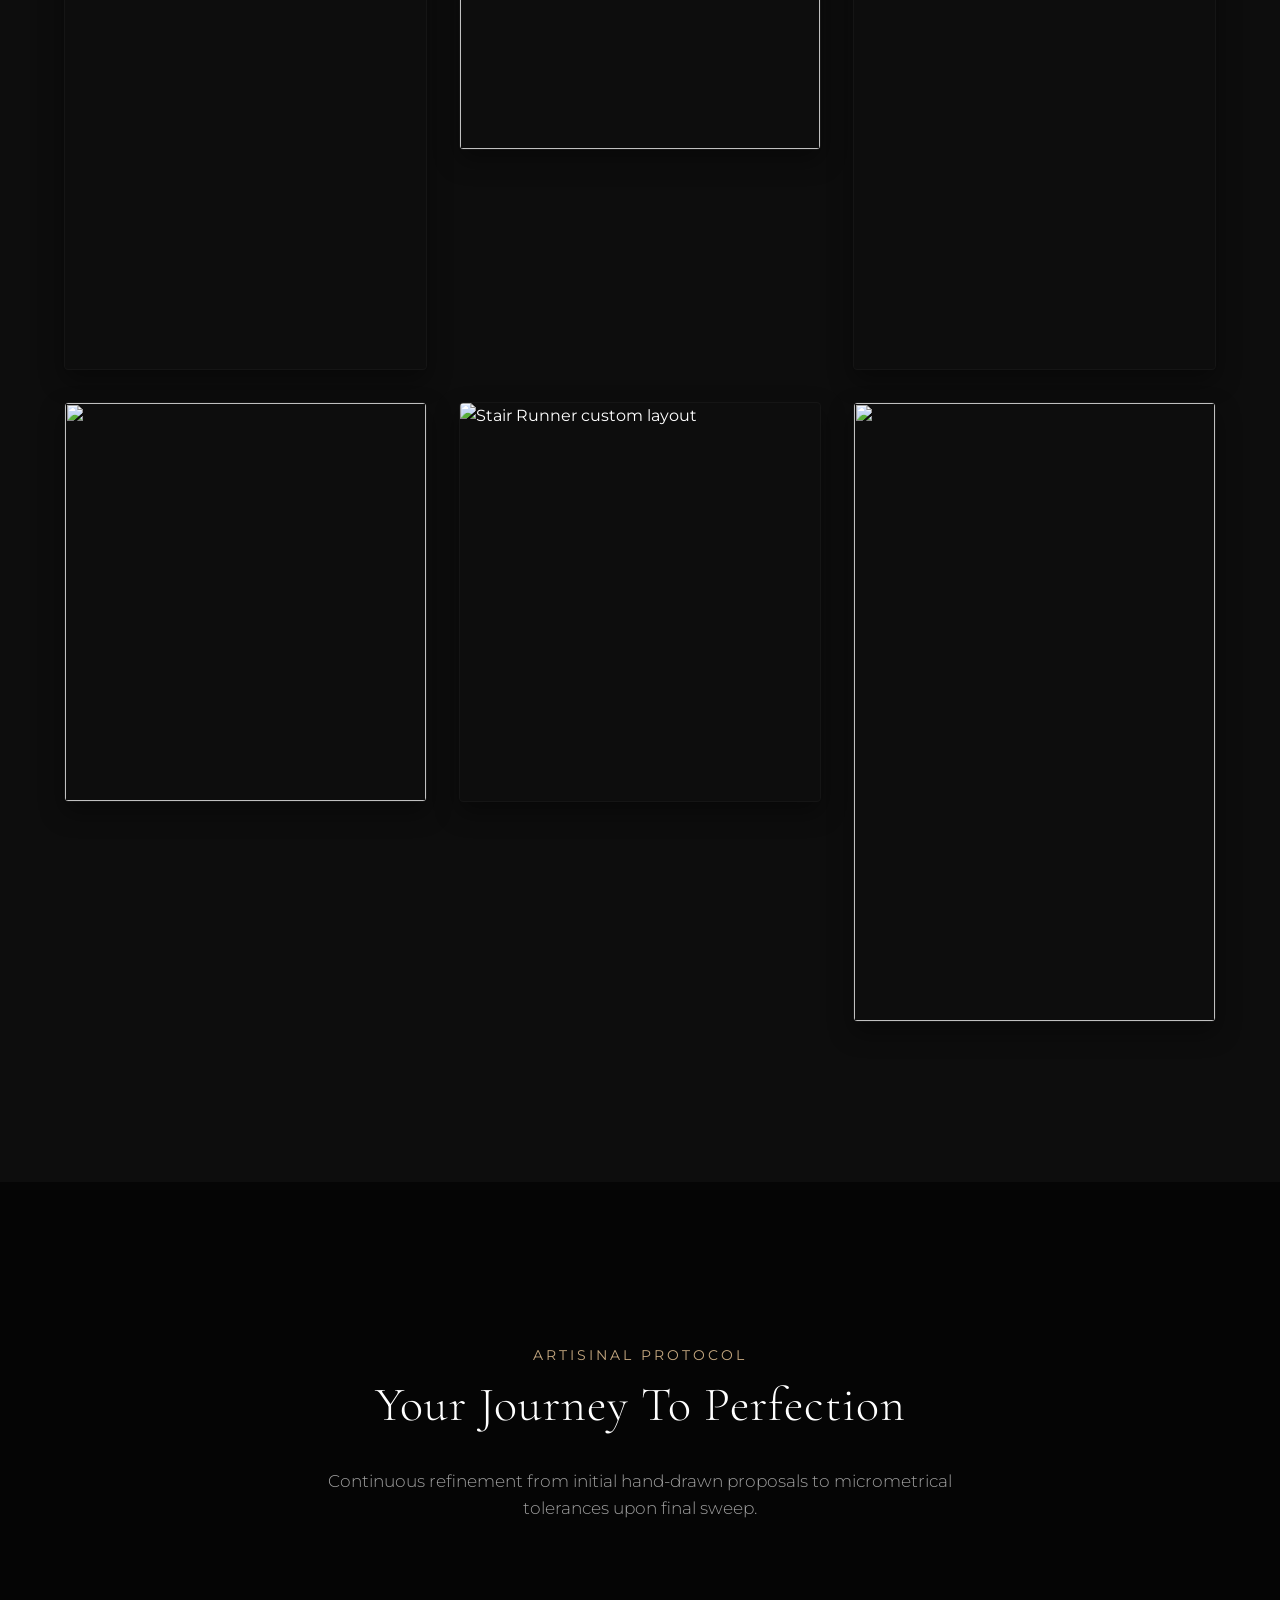
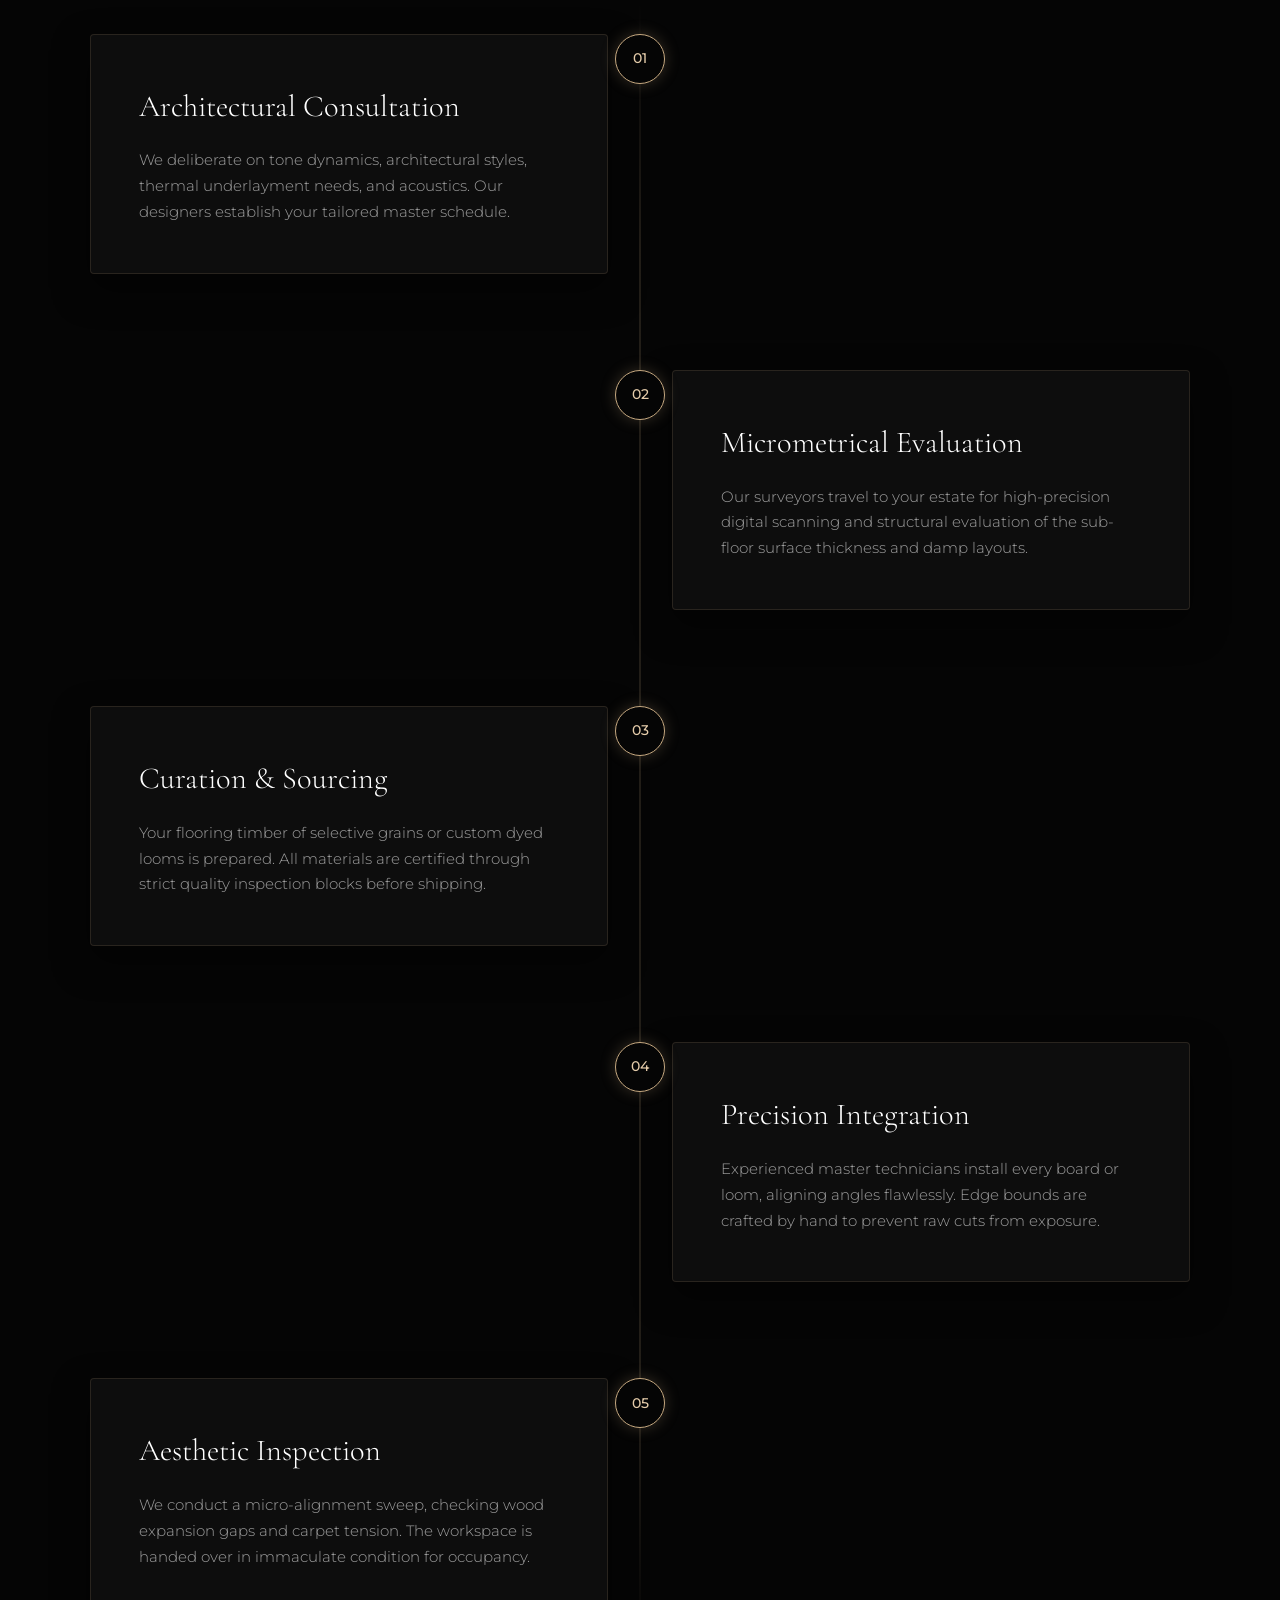
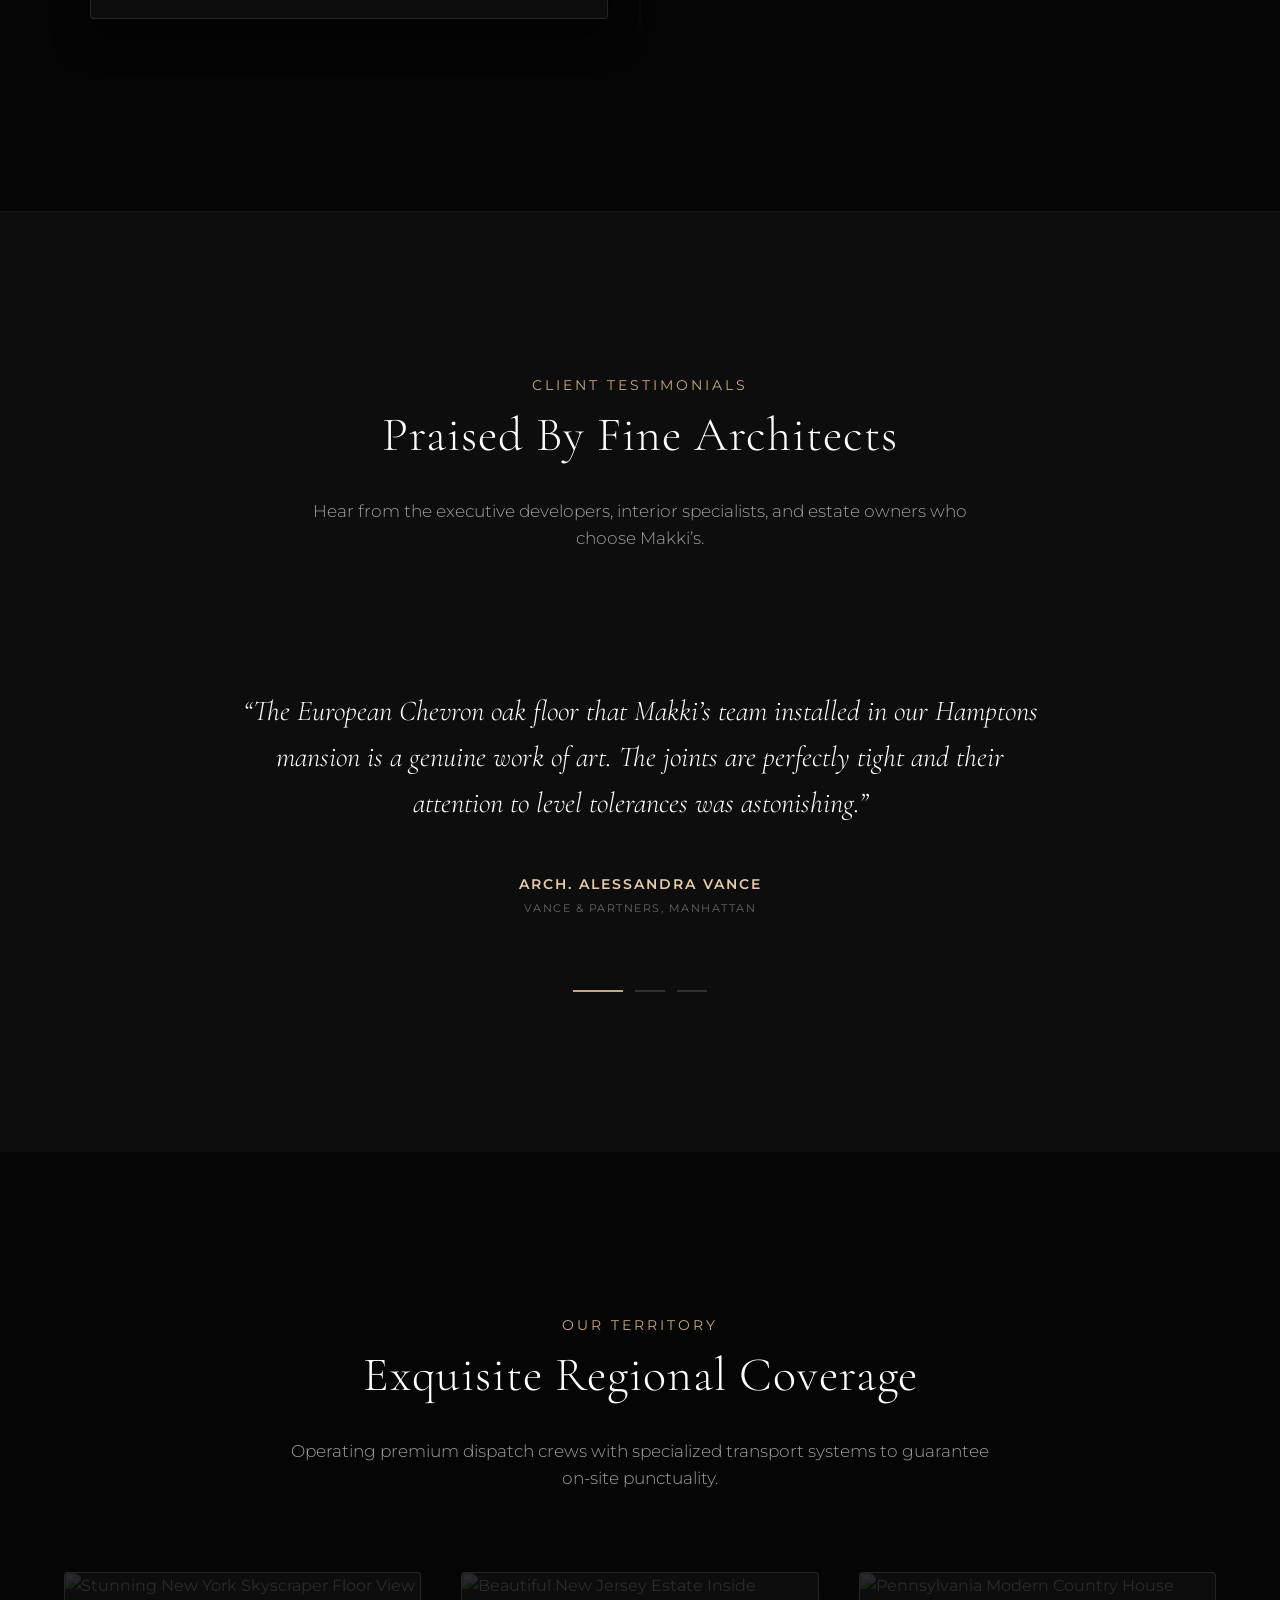
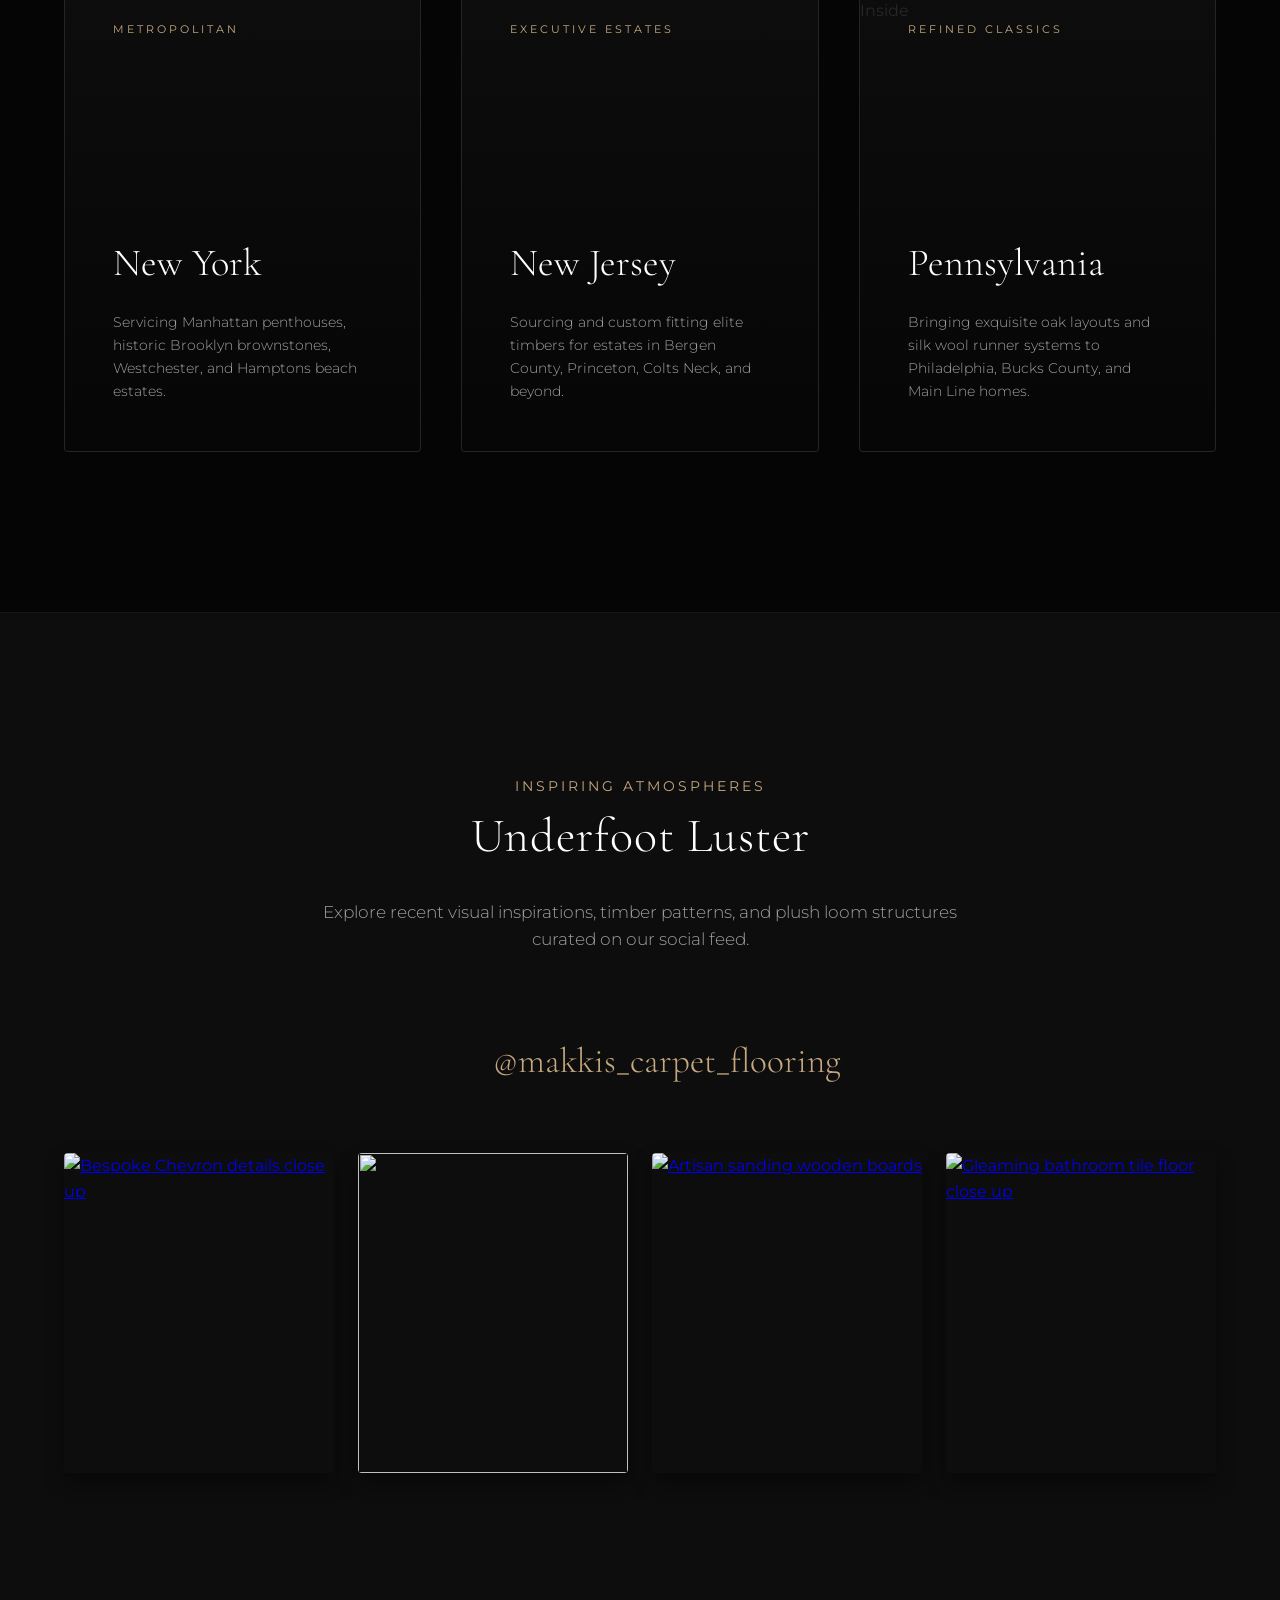
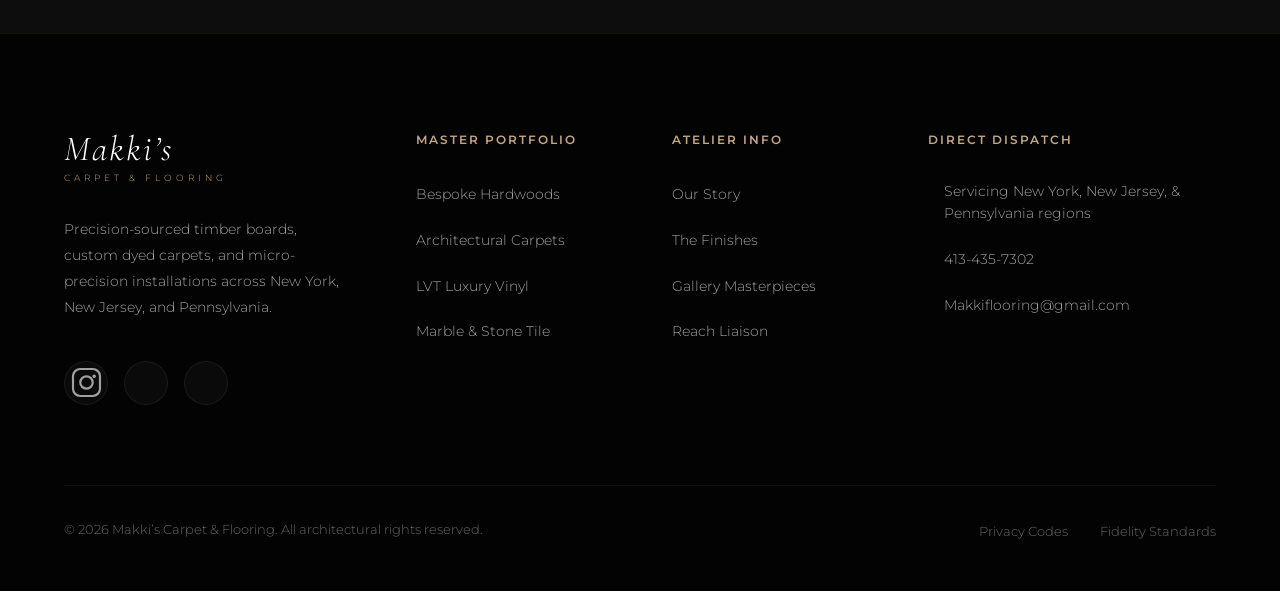
==== commit cd43c6cc: "Update print statement from 'Hello' to 'Goodbye'" ====
--- a/index.html
+++ b/index.html
@@ -9,6 +9,7 @@
   <script src="https://cdn.emailjs.com/dist/email.min.js"></script>
   <!-- Premium Styles -->
   <link rel="stylesheet" href="style.css">
+  <link rel="icon" type="image/png" href="https://i.ibb.co/xSLkwSdd/5a114c3f-be6a-4035-bbf9-7d667262549d.jpg">
   <link rel="canonical" href="https://makkiscarpetsandflooring.com/" />
 </head>
 <body>
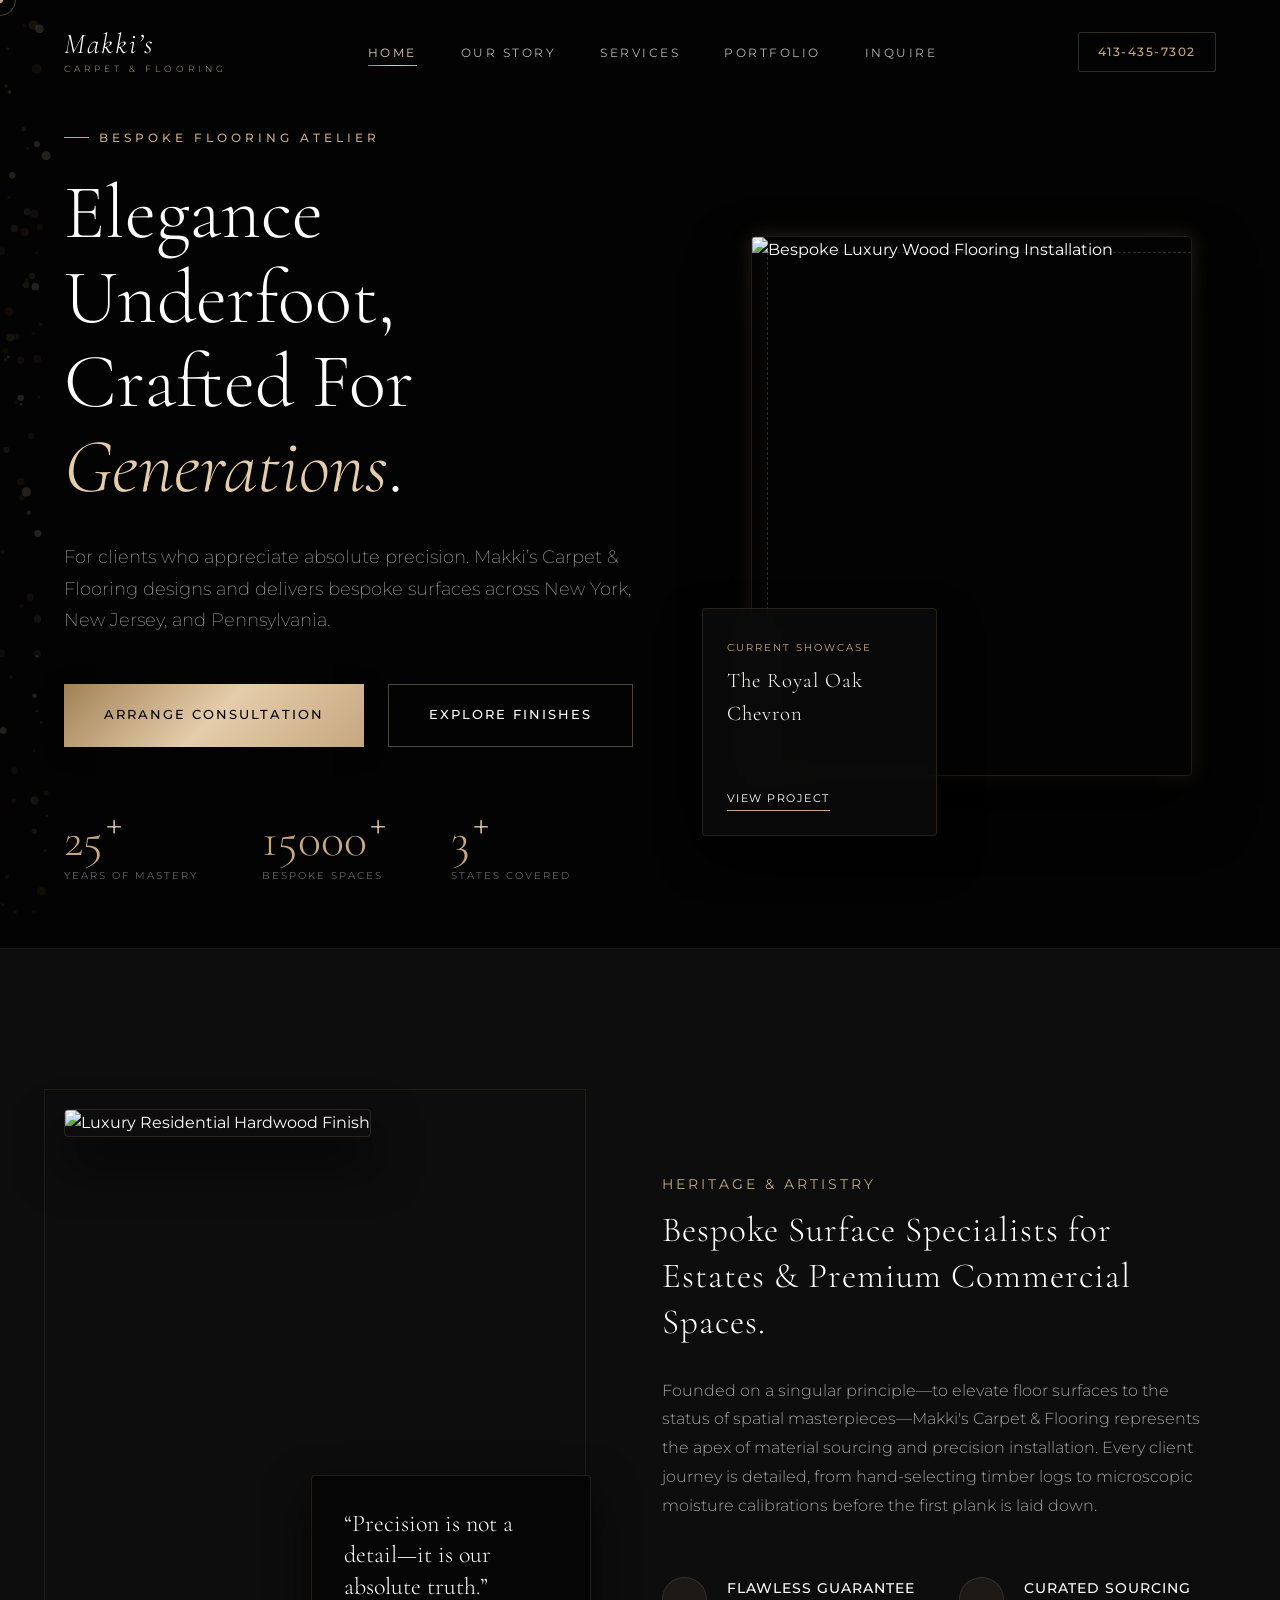
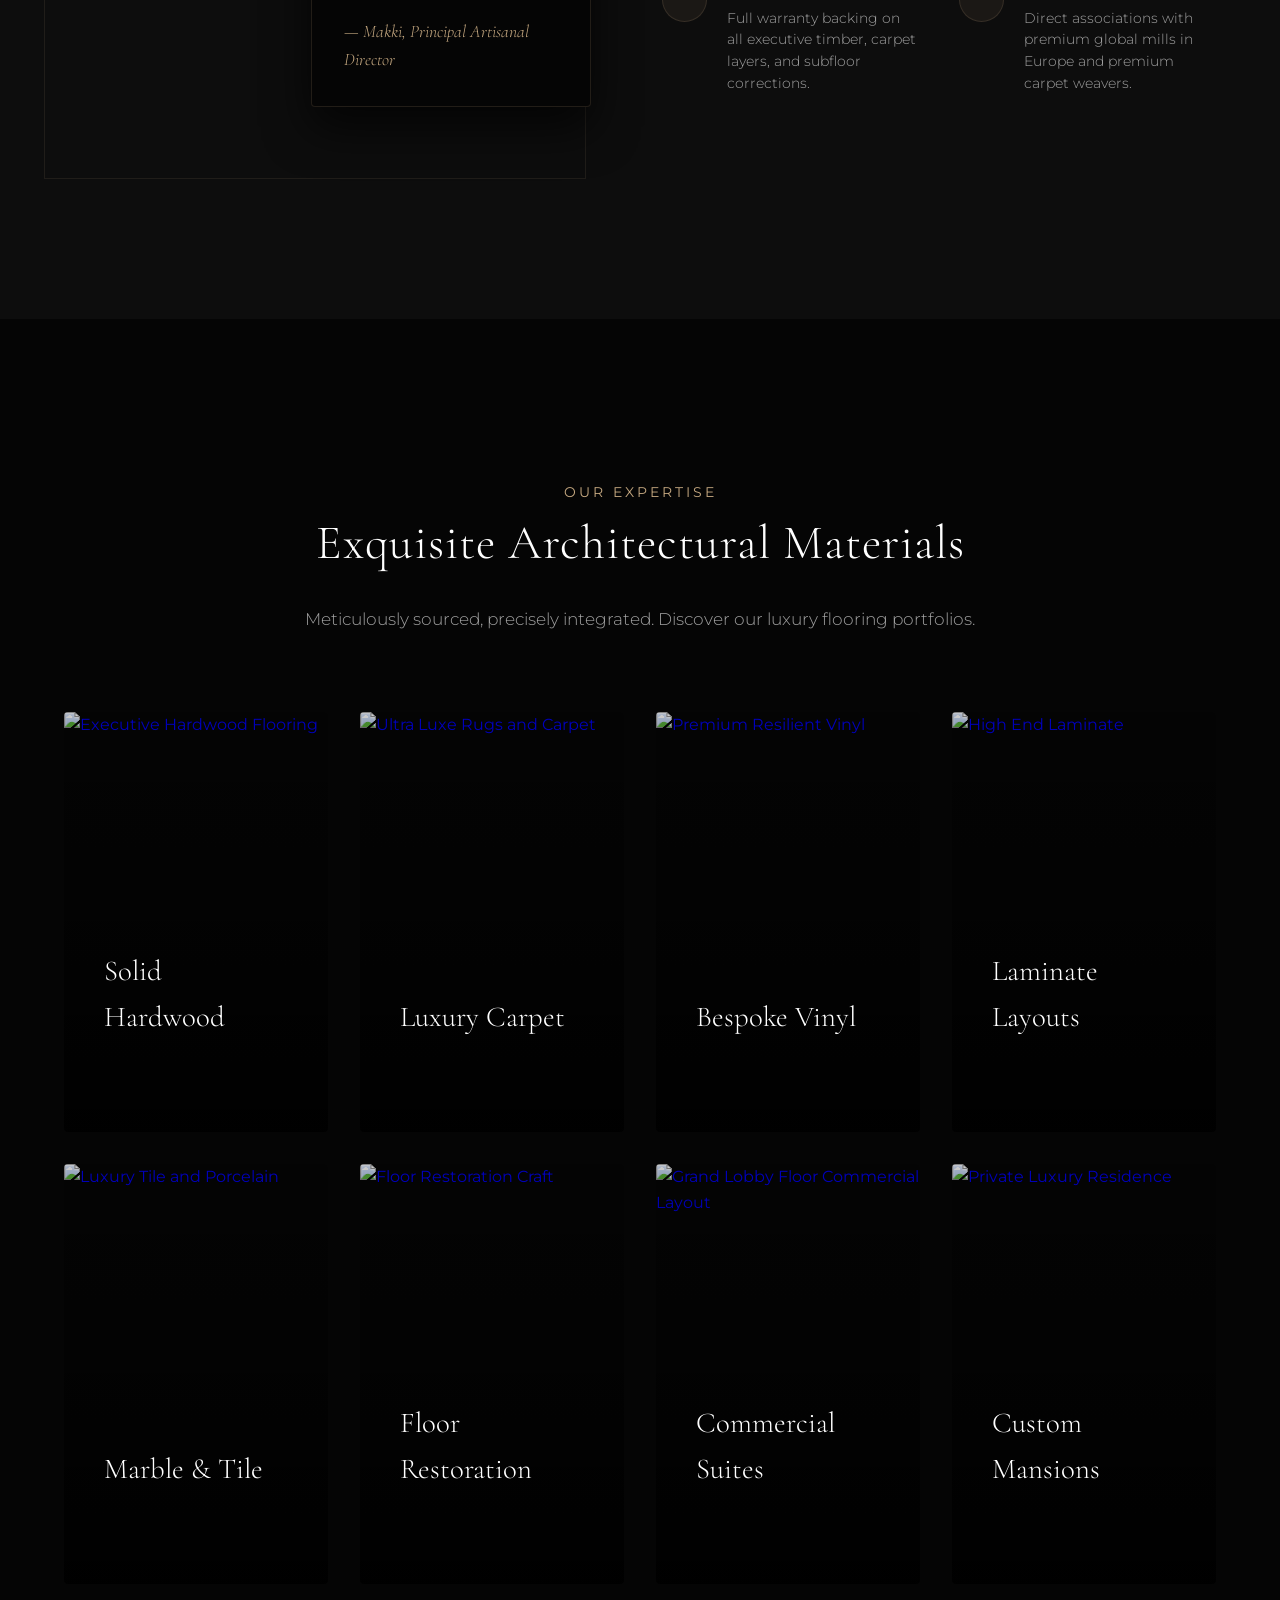
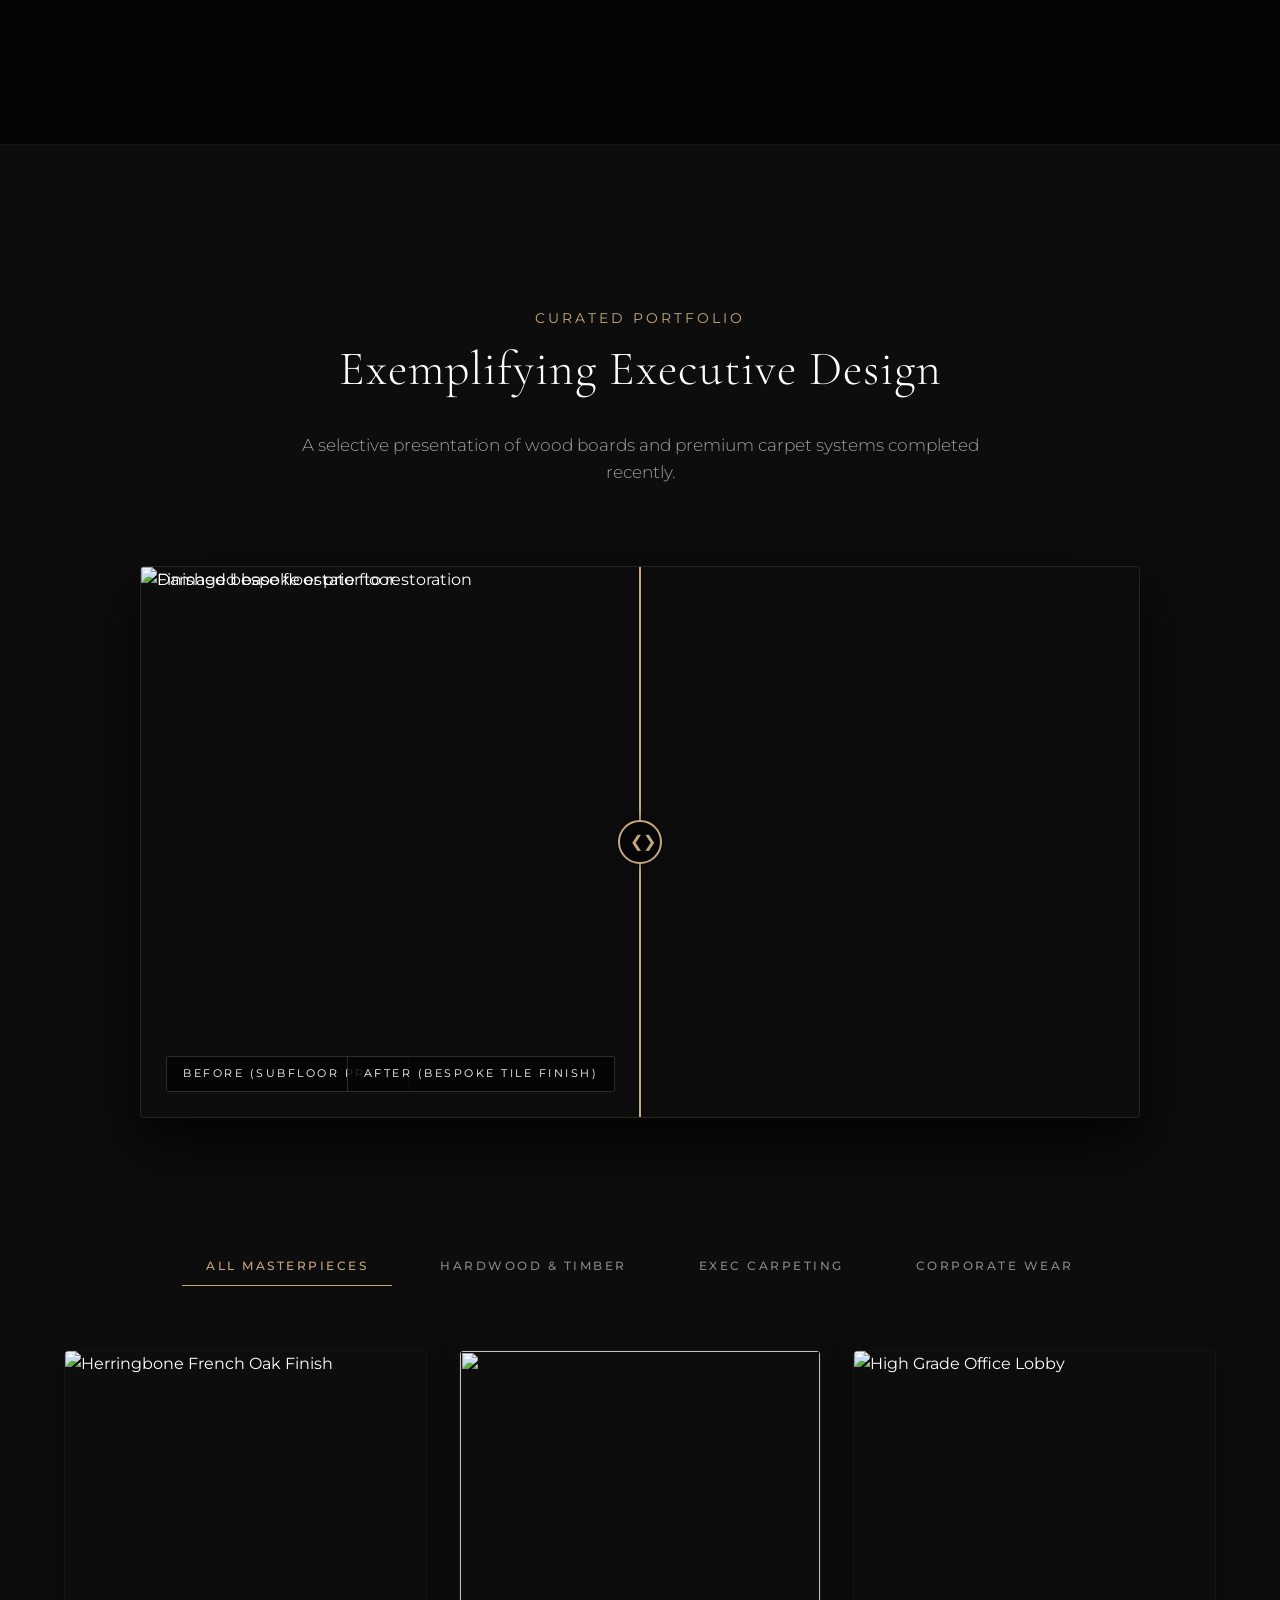
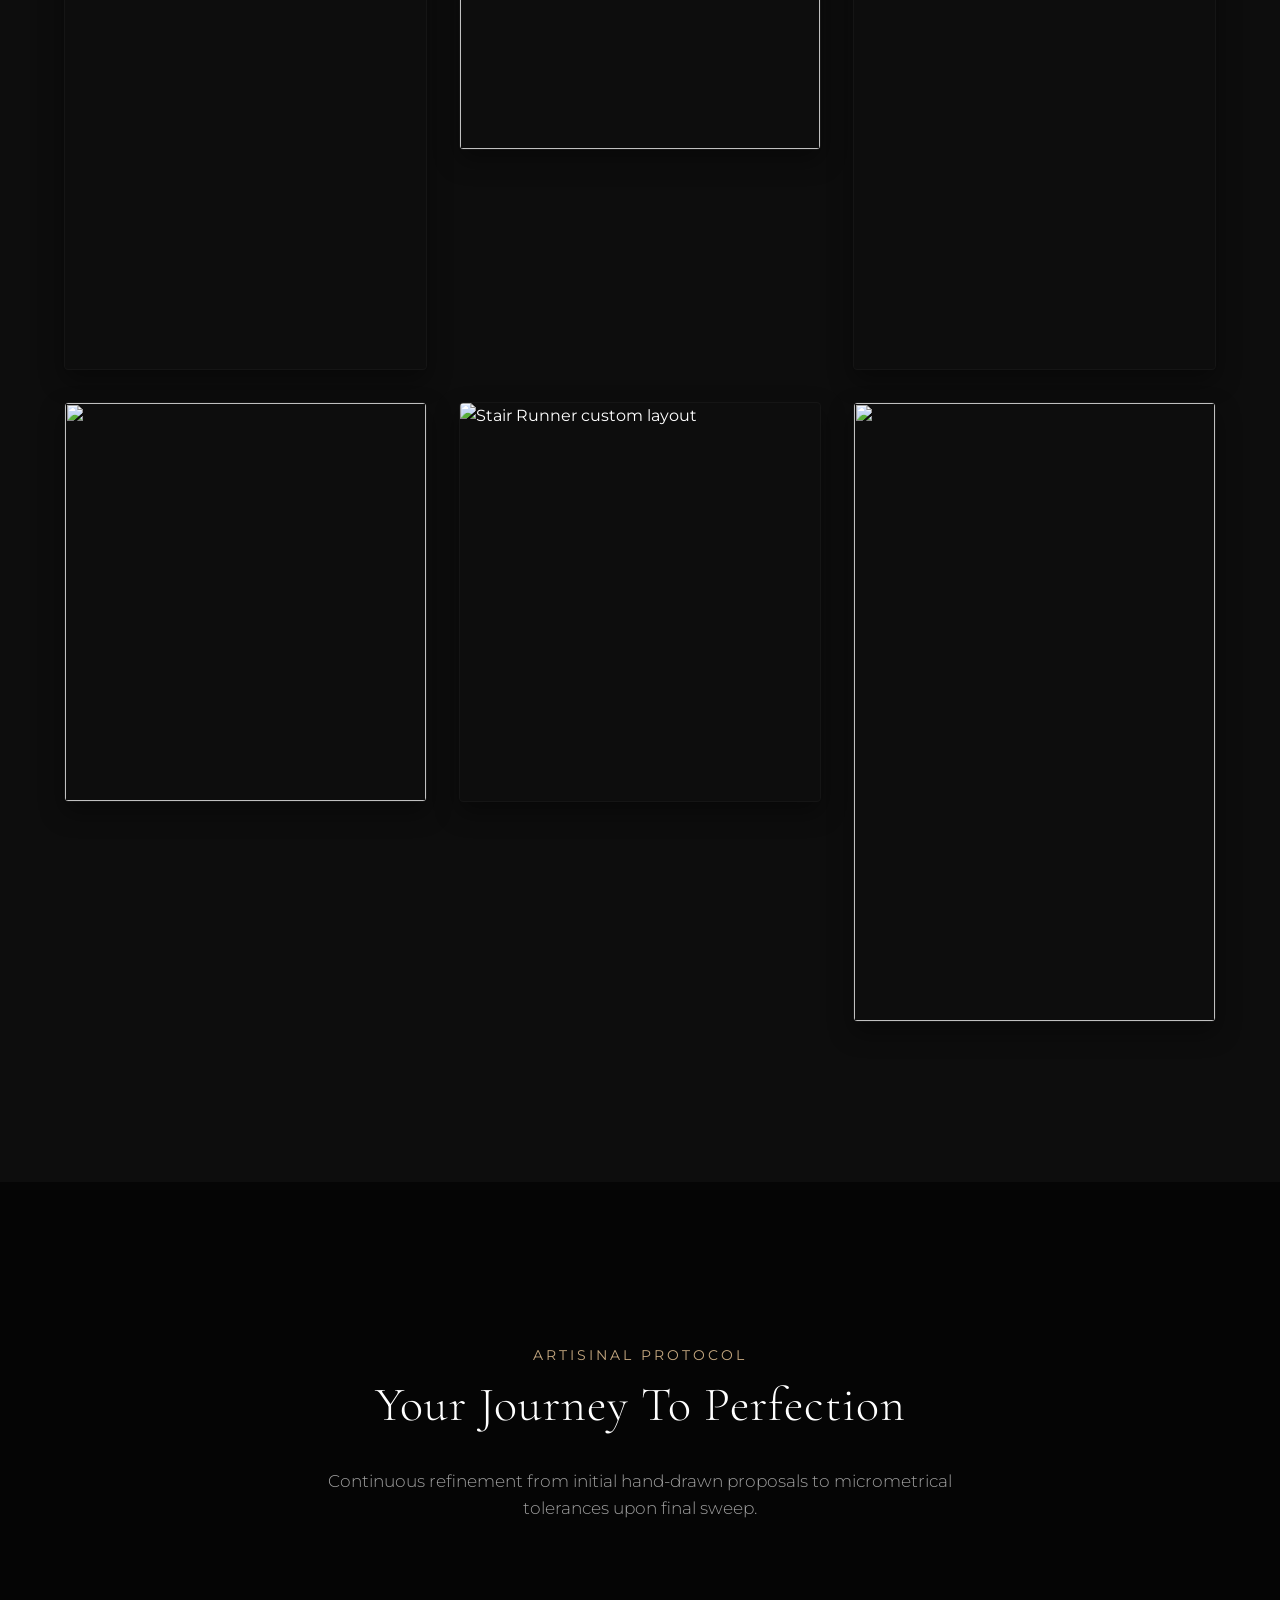
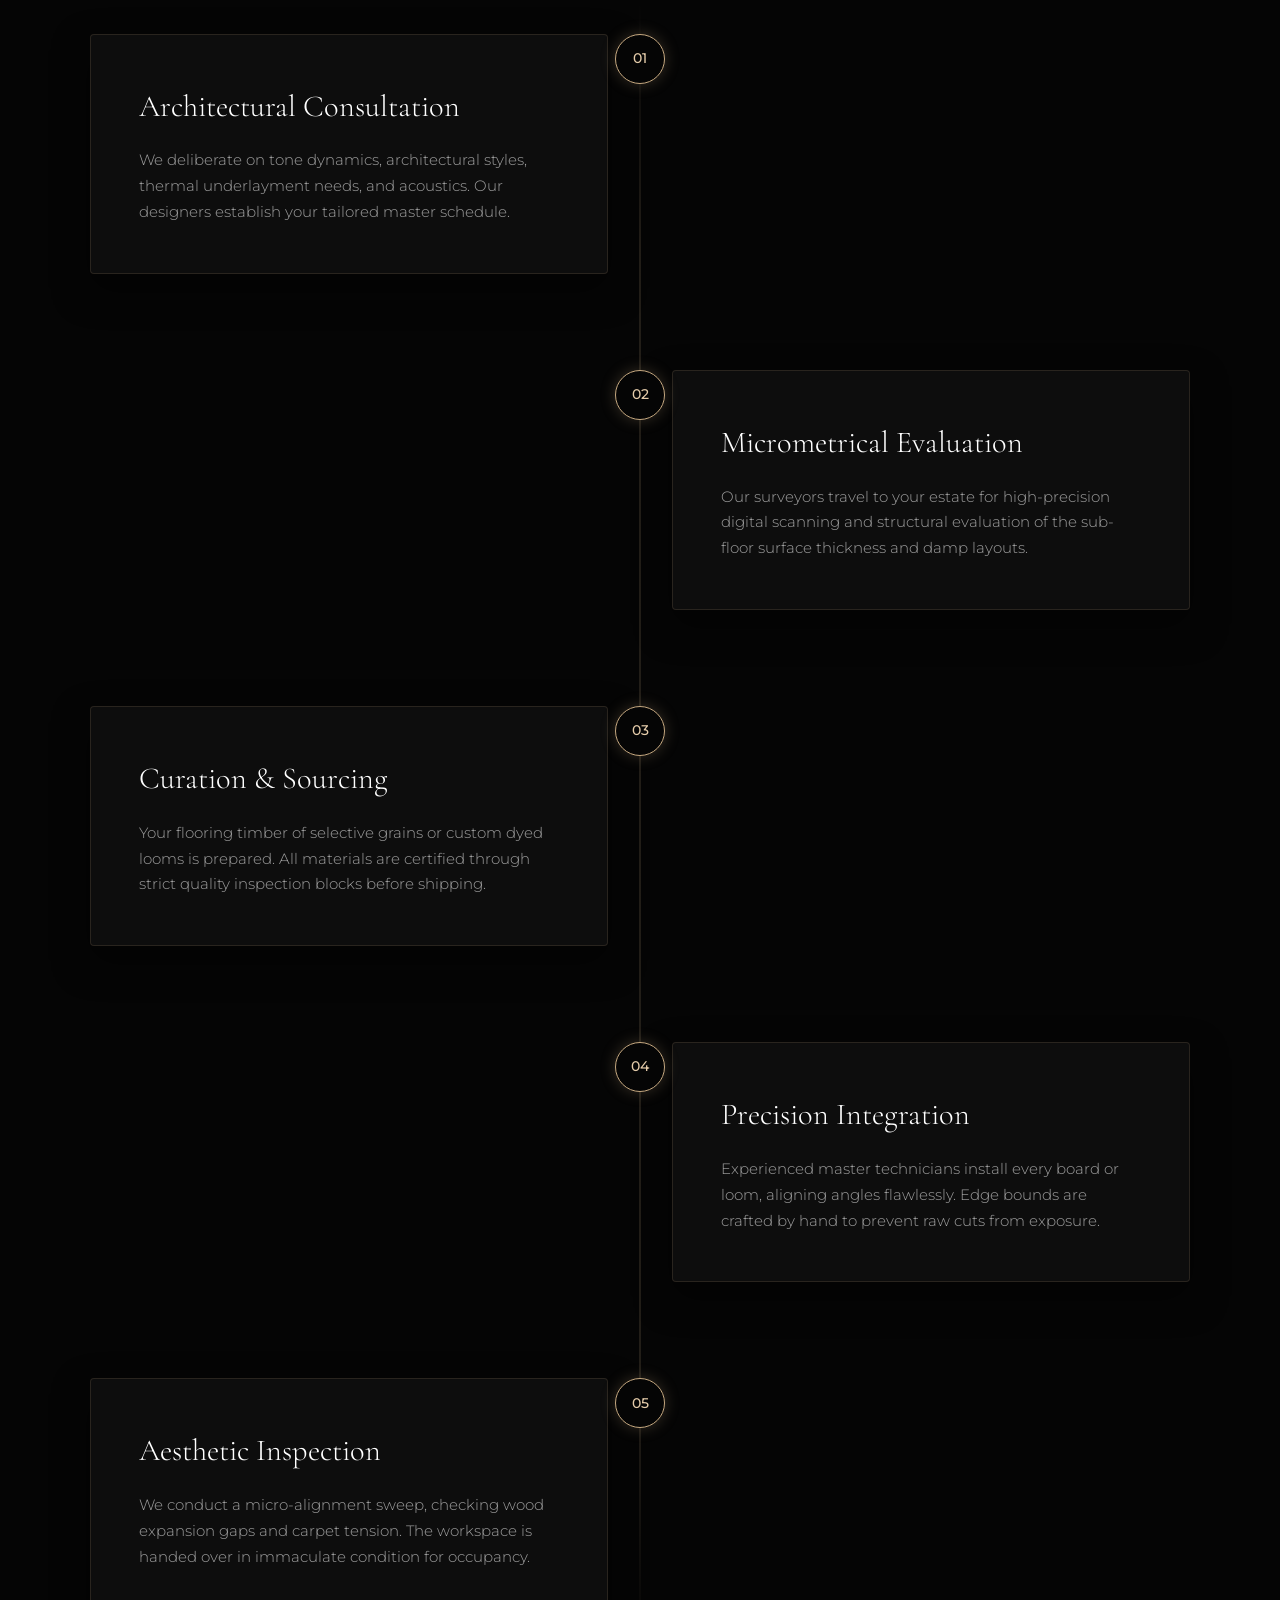
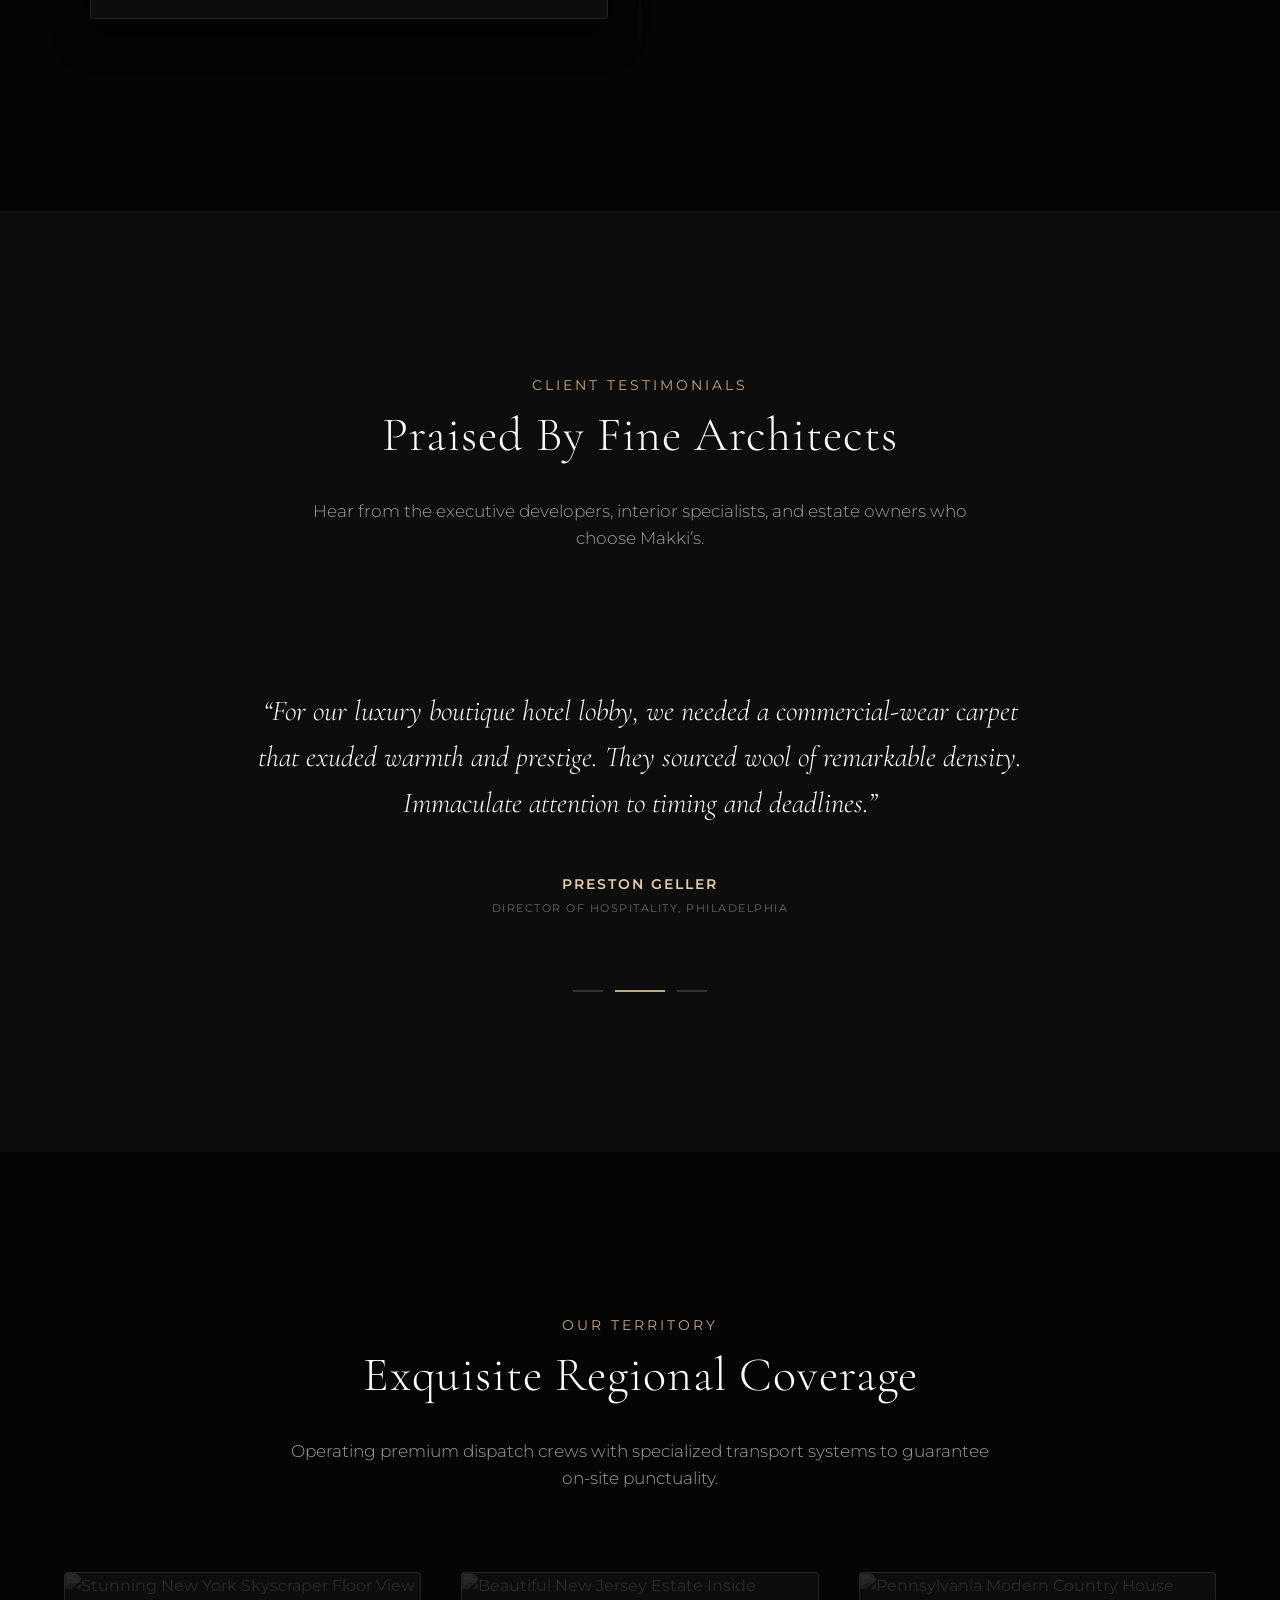
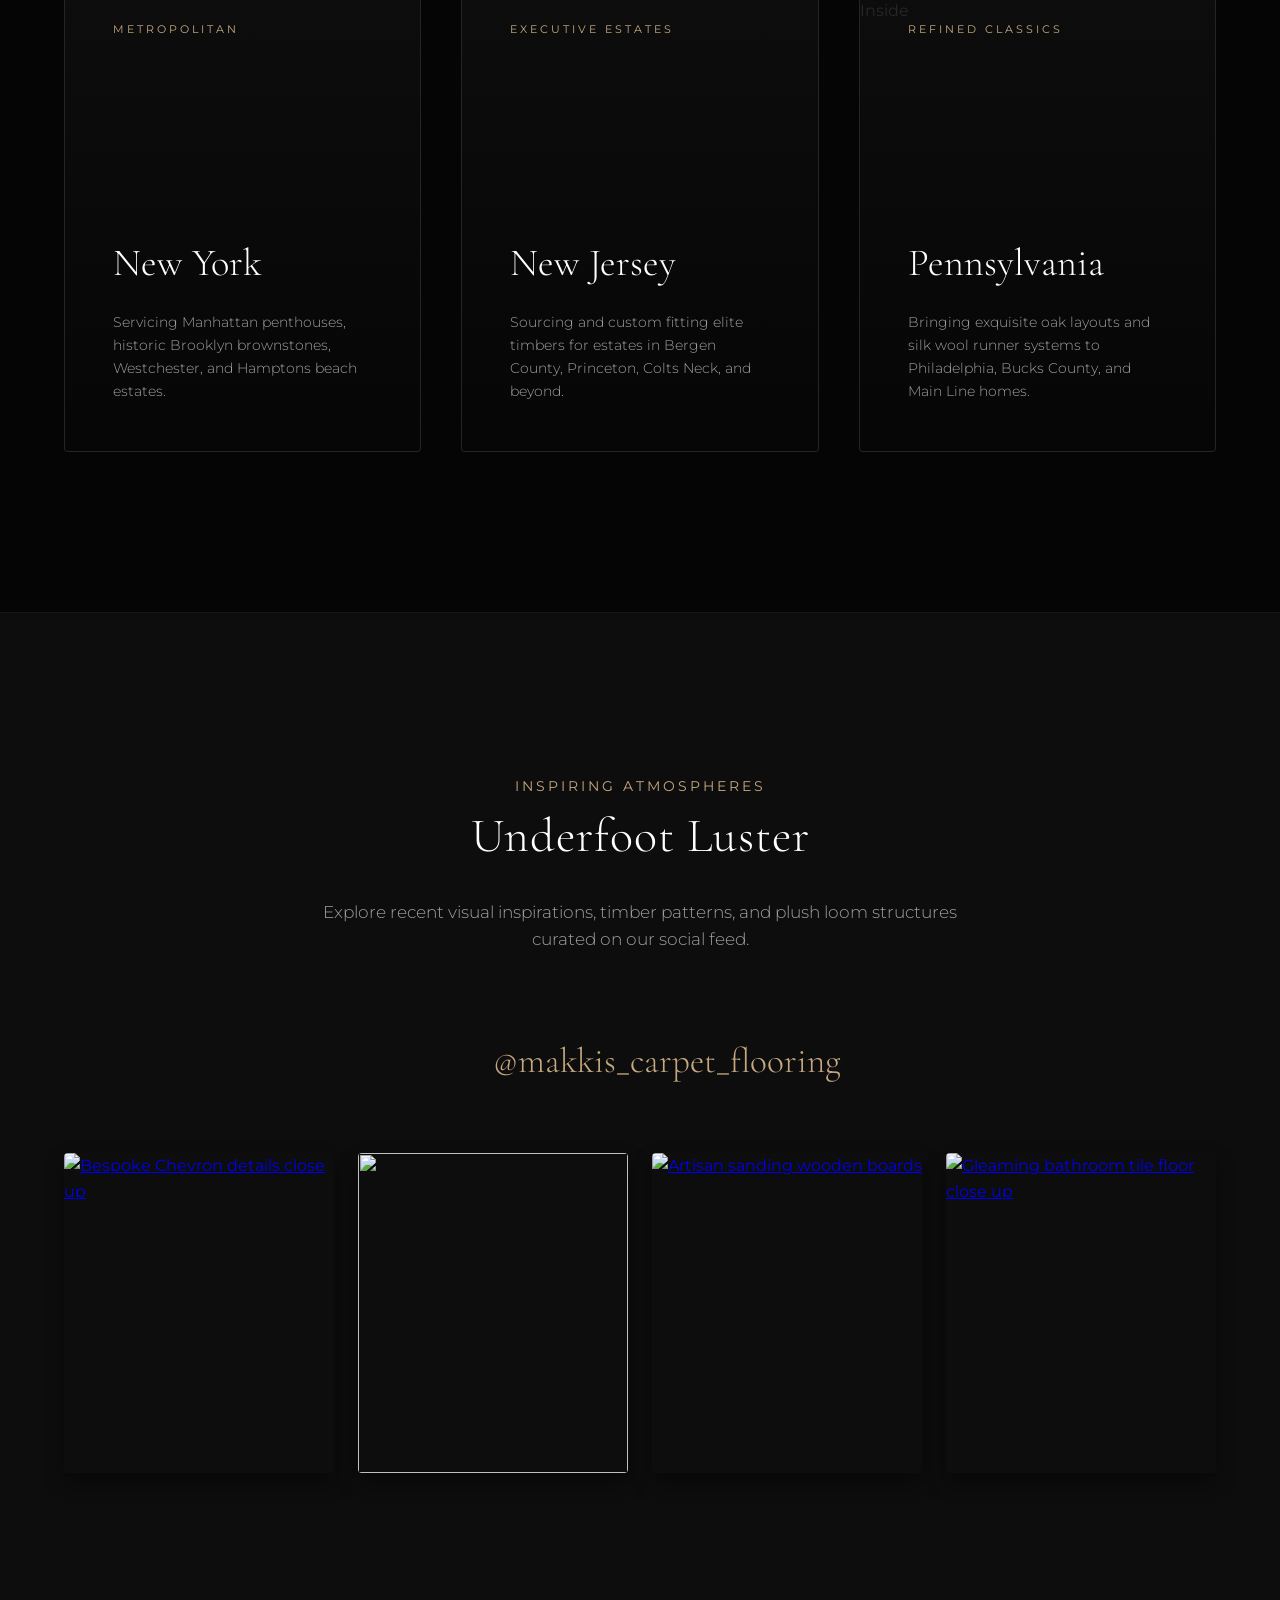
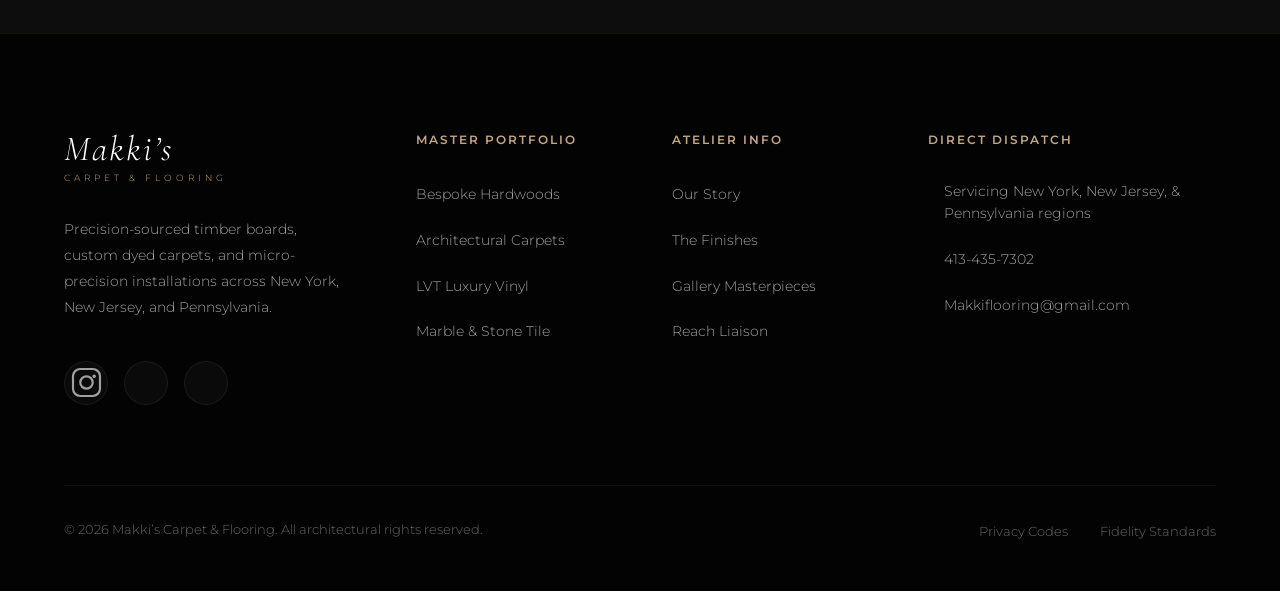
==== commit f67a8fd9: "Update print statement from 'Hello' to 'Goodbye'" ====
--- a/index.html
+++ b/index.html
@@ -9,7 +9,7 @@
   <script src="https://cdn.emailjs.com/dist/email.min.js"></script>
   <!-- Premium Styles -->
   <link rel="stylesheet" href="style.css">
-  <link rel="icon" type="image/png" href="https://i.ibb.co/xSLkwSdd/5a114c3f-be6a-4035-bbf9-7d667262549d.jpg">
+  <link rel="icon" href="https://i.ibb.co/xSLkwSdd/5a114c3f-be6a-4035-bbf9-7d667262549d.jpg">
   <link rel="canonical" href="https://makkiscarpetsandflooring.com/" />
 </head>
 <body>
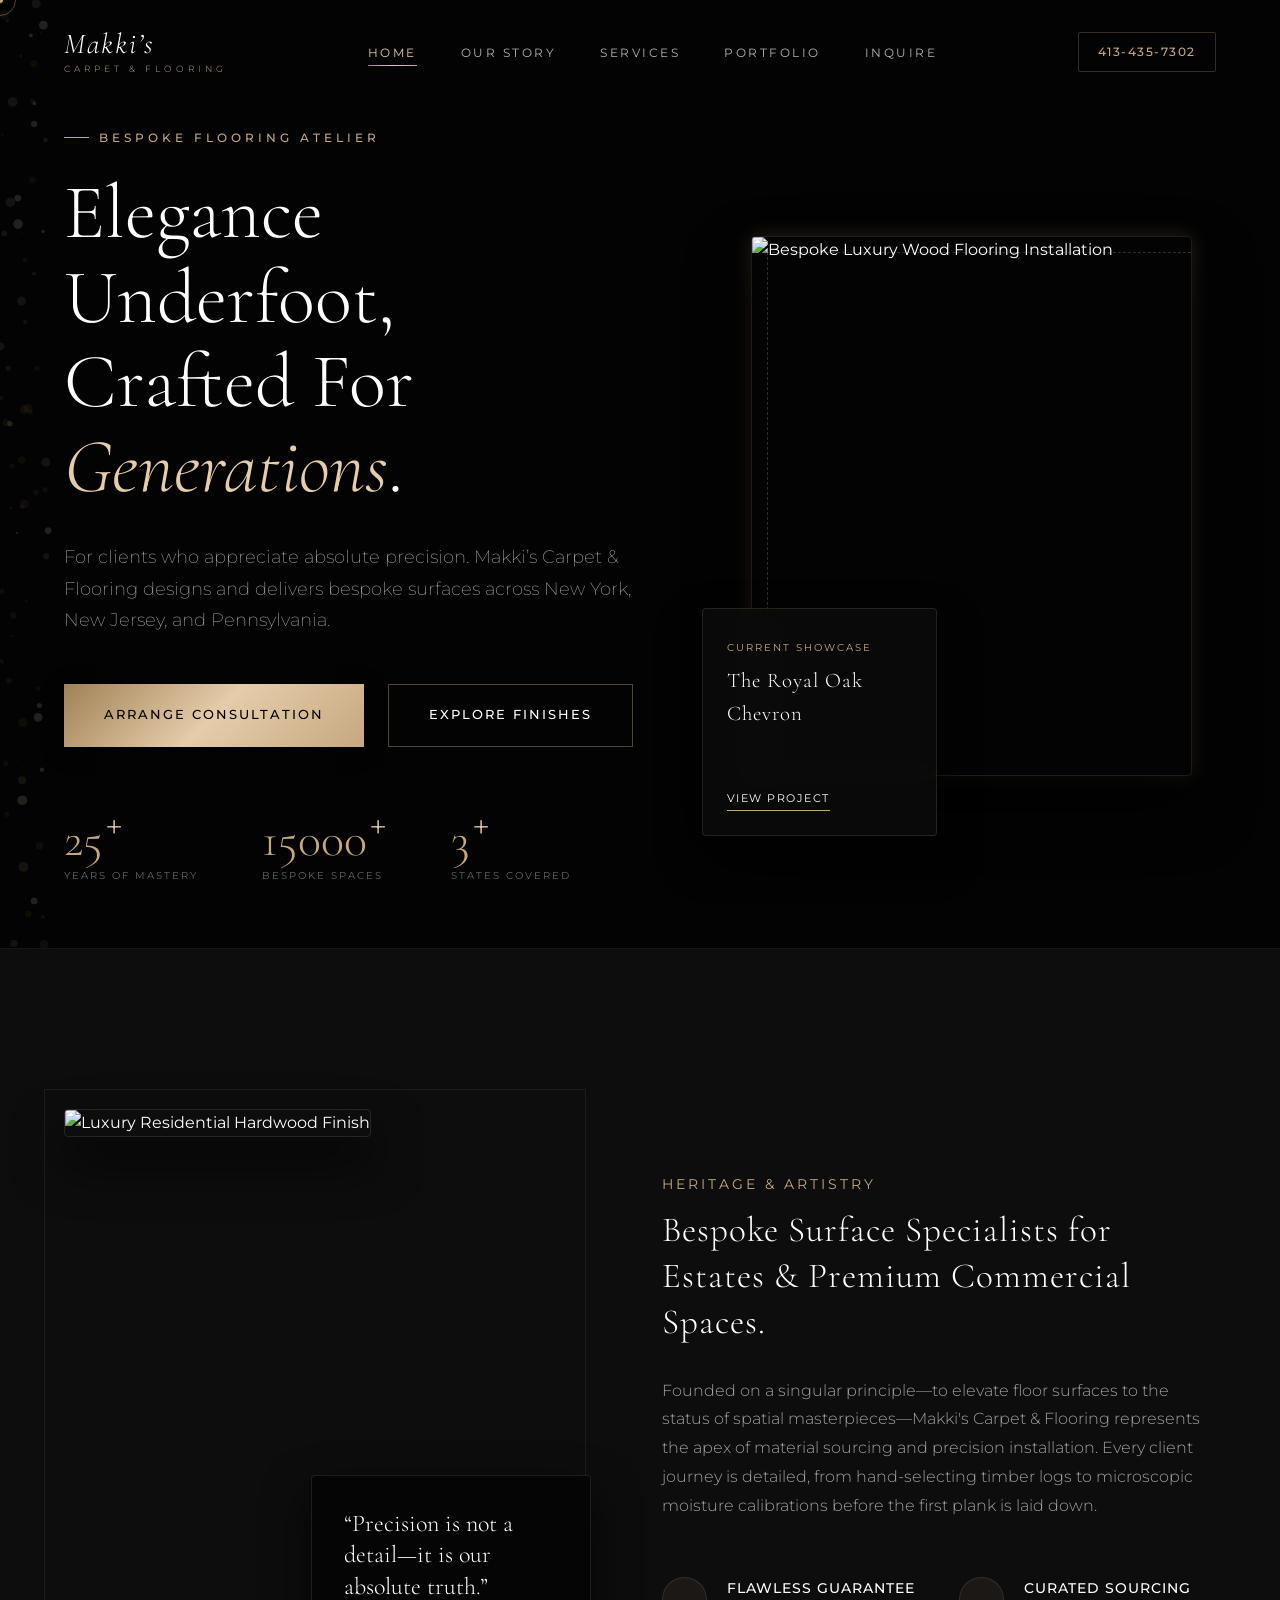
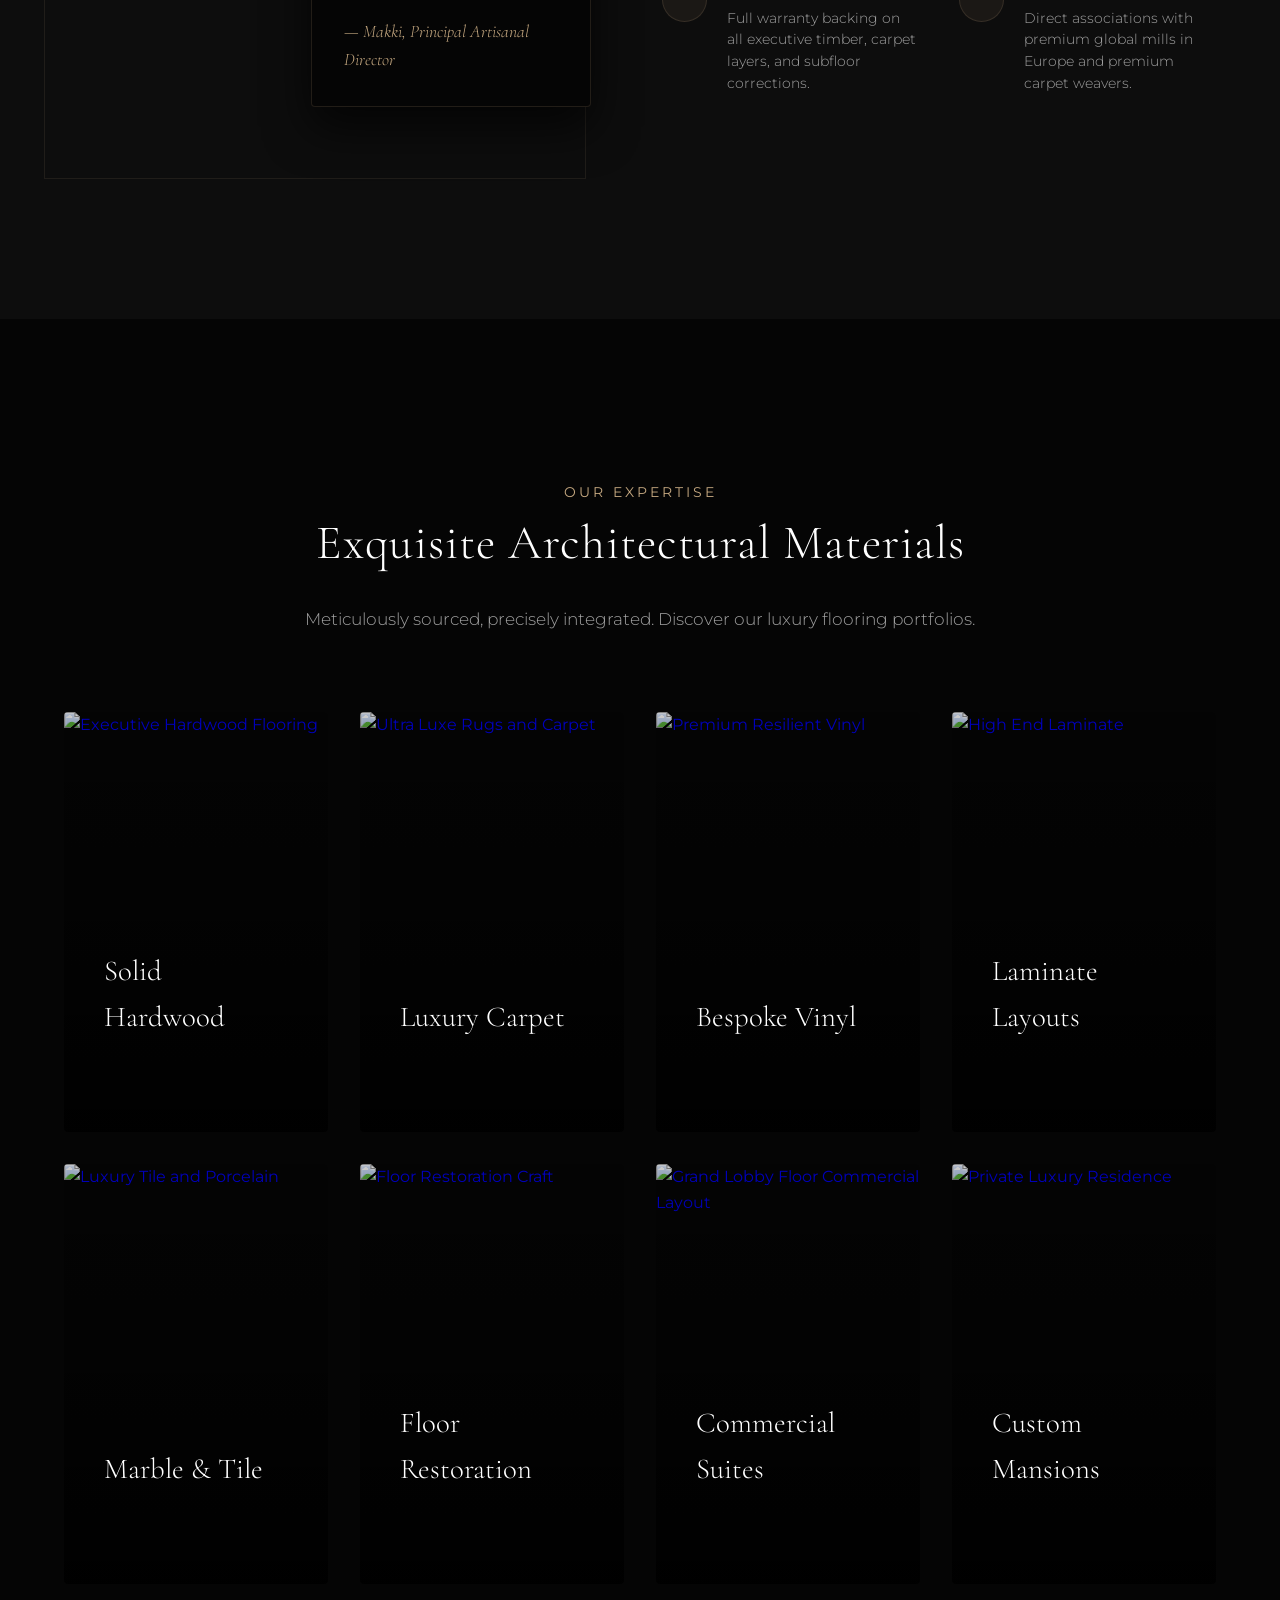
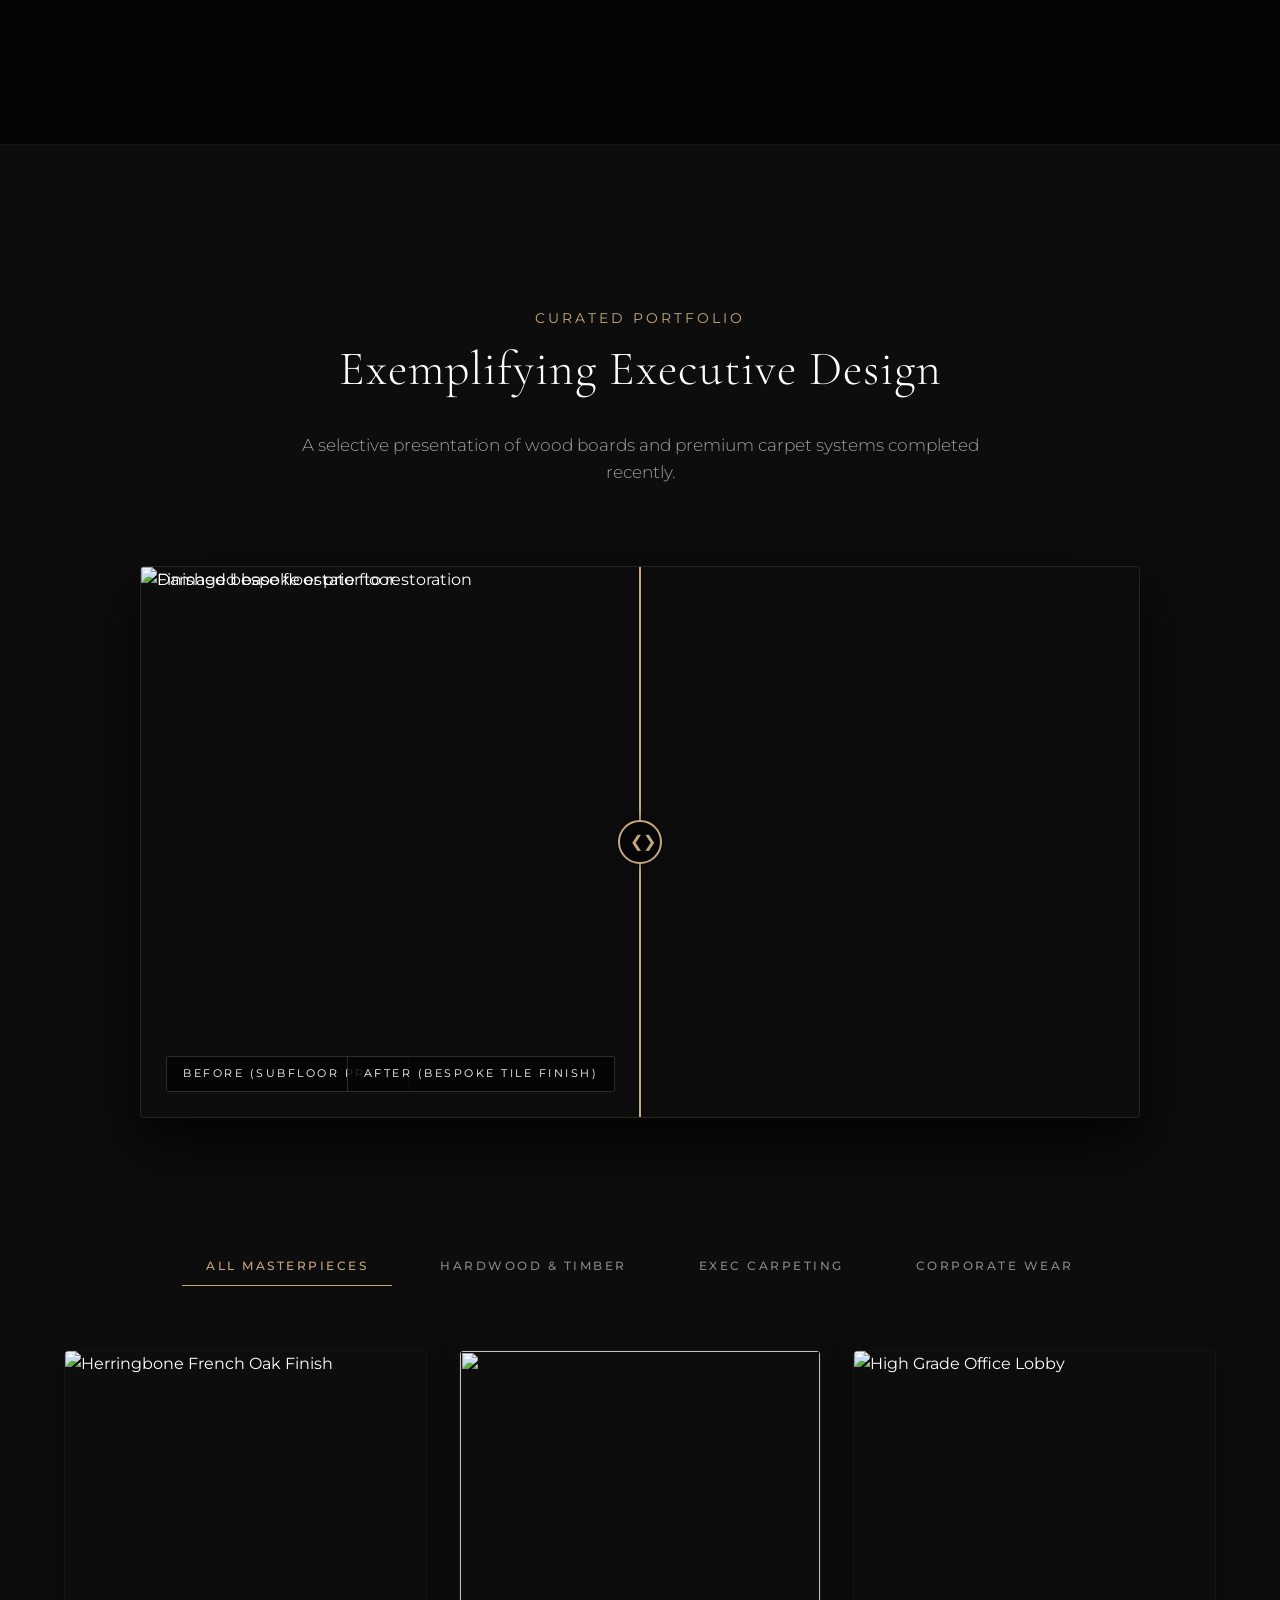
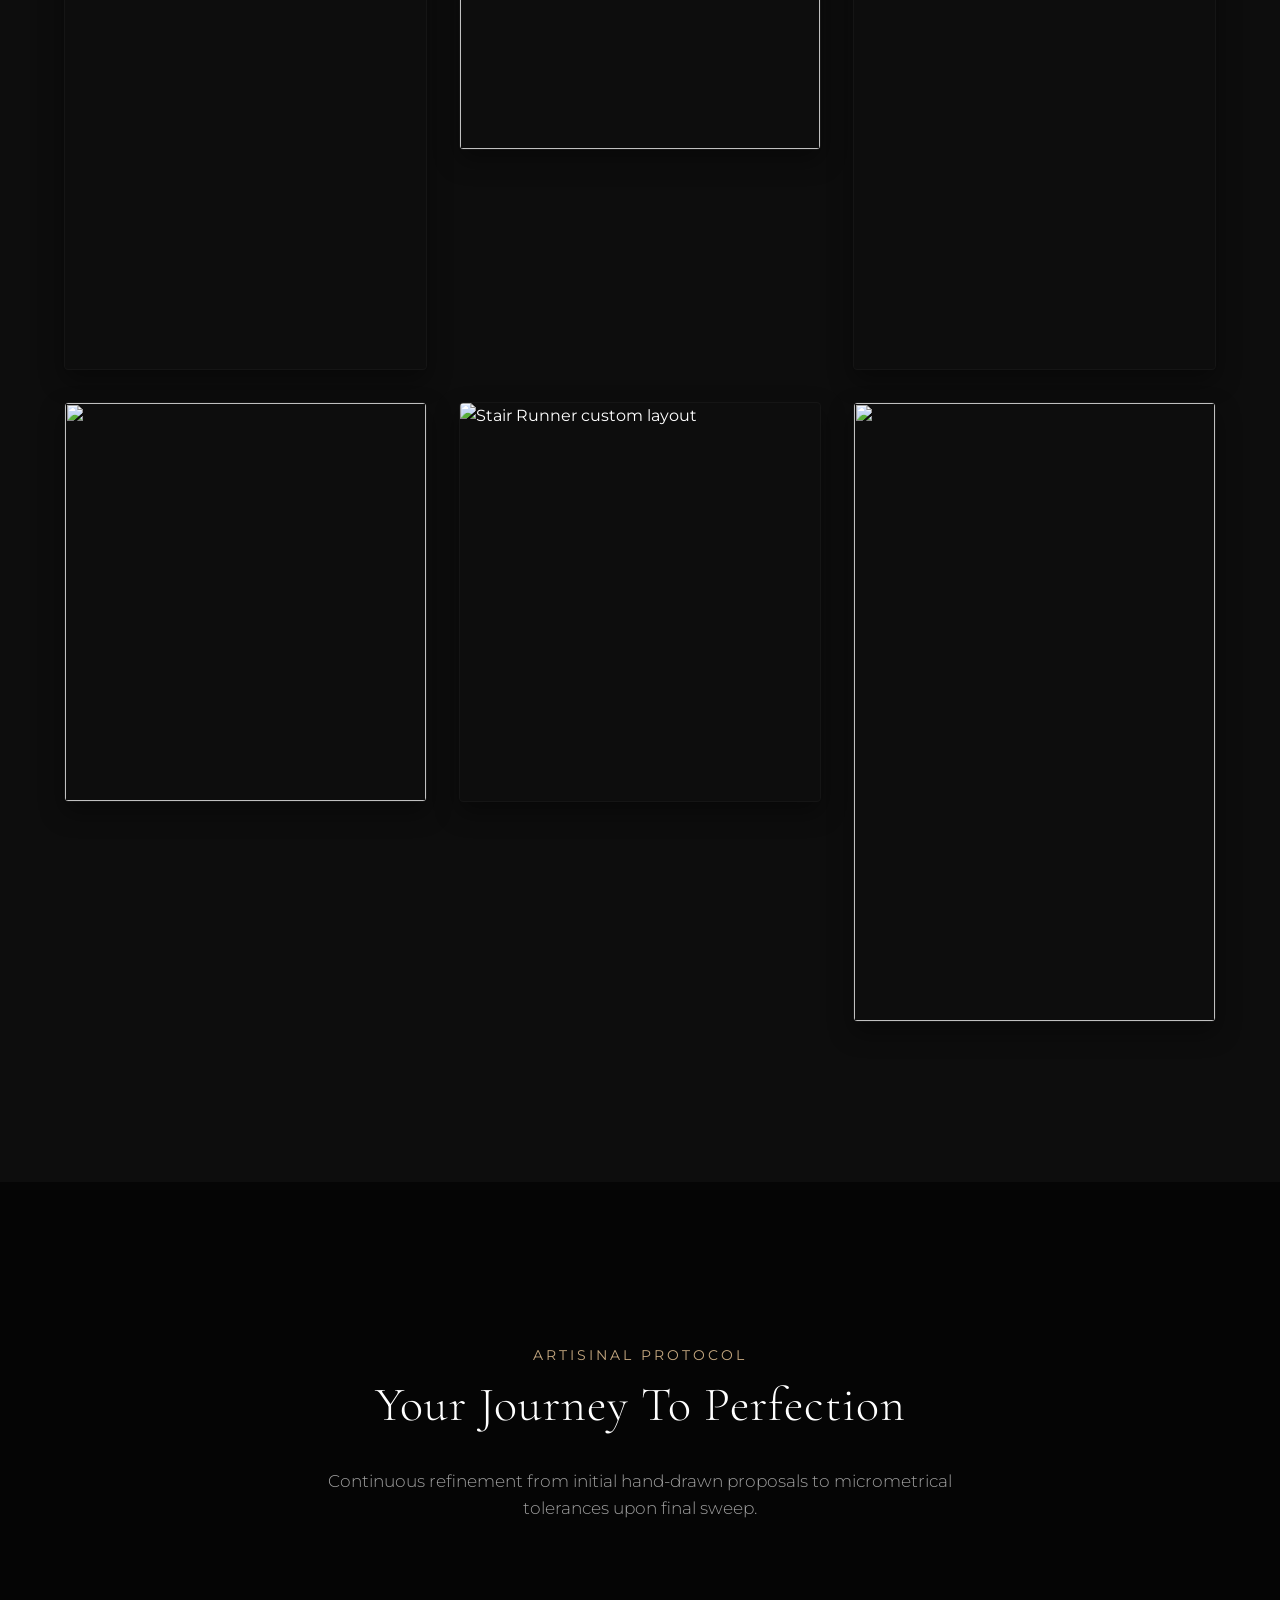
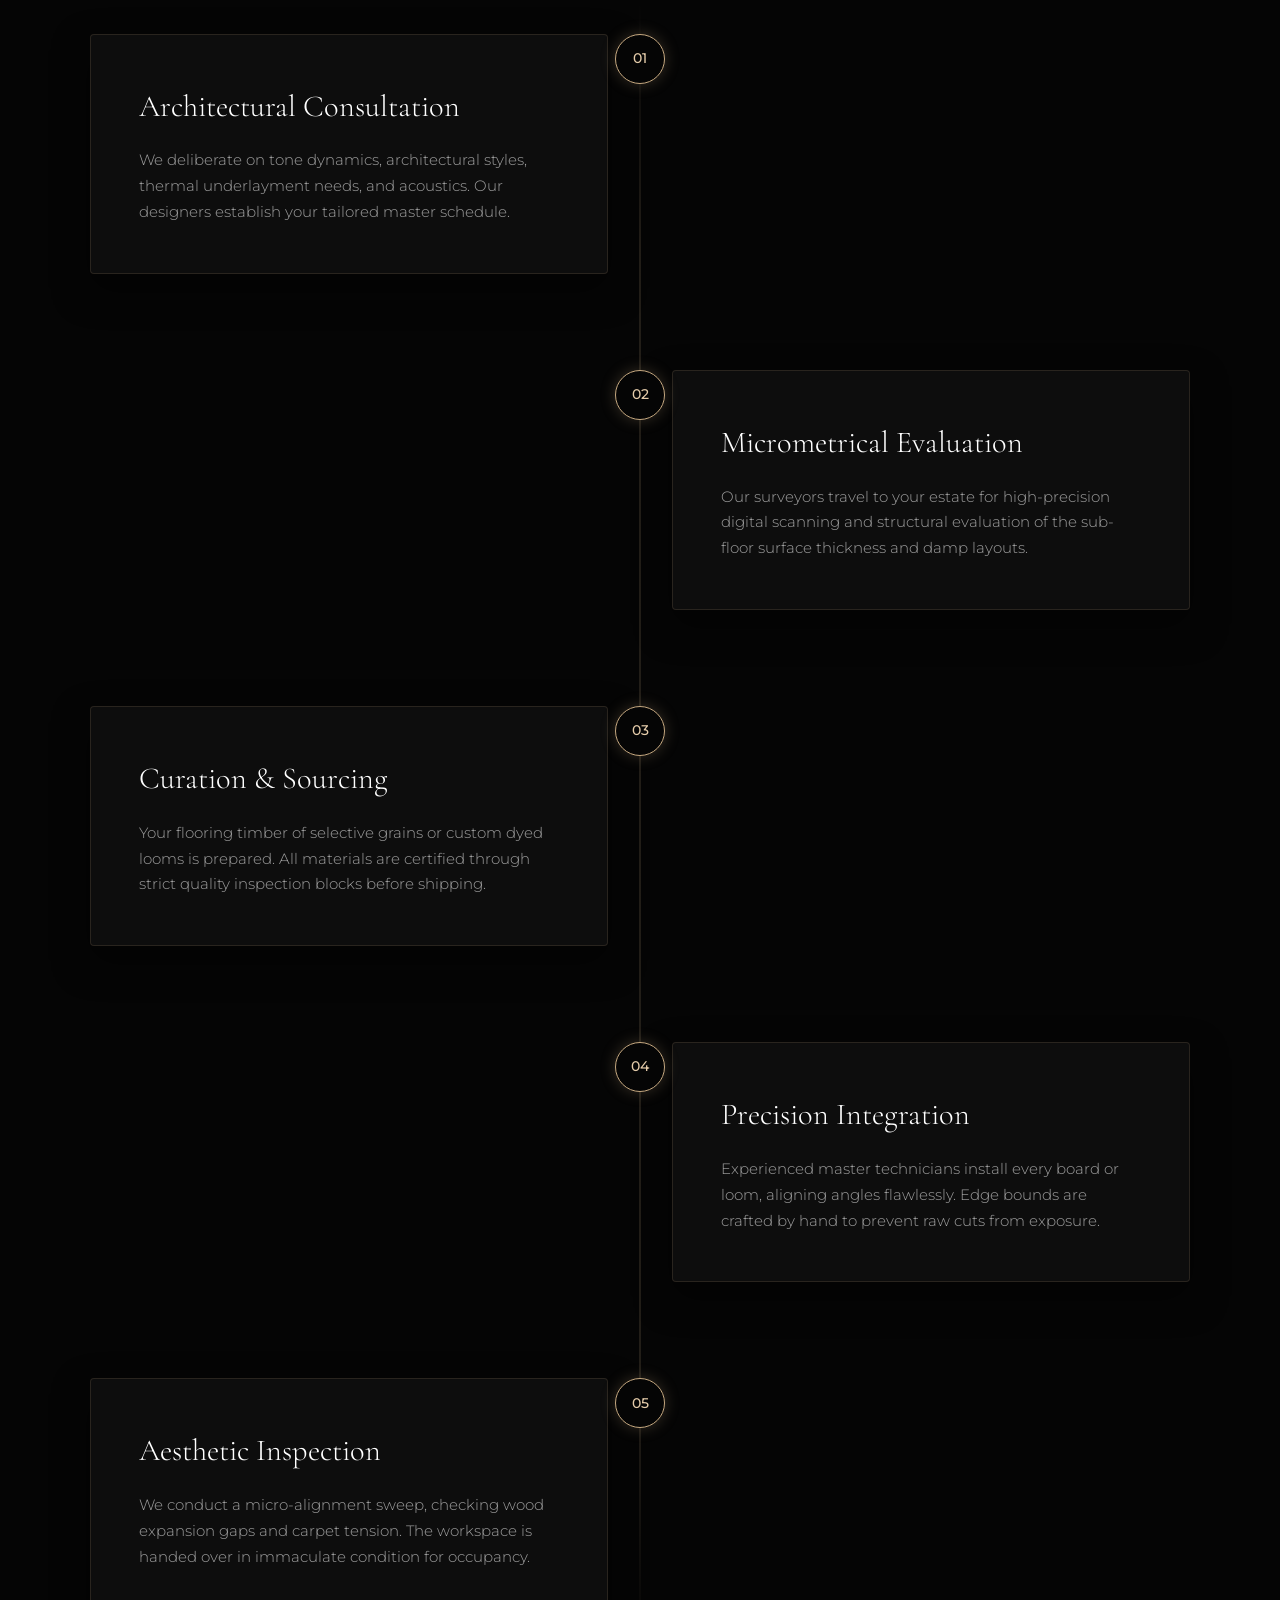
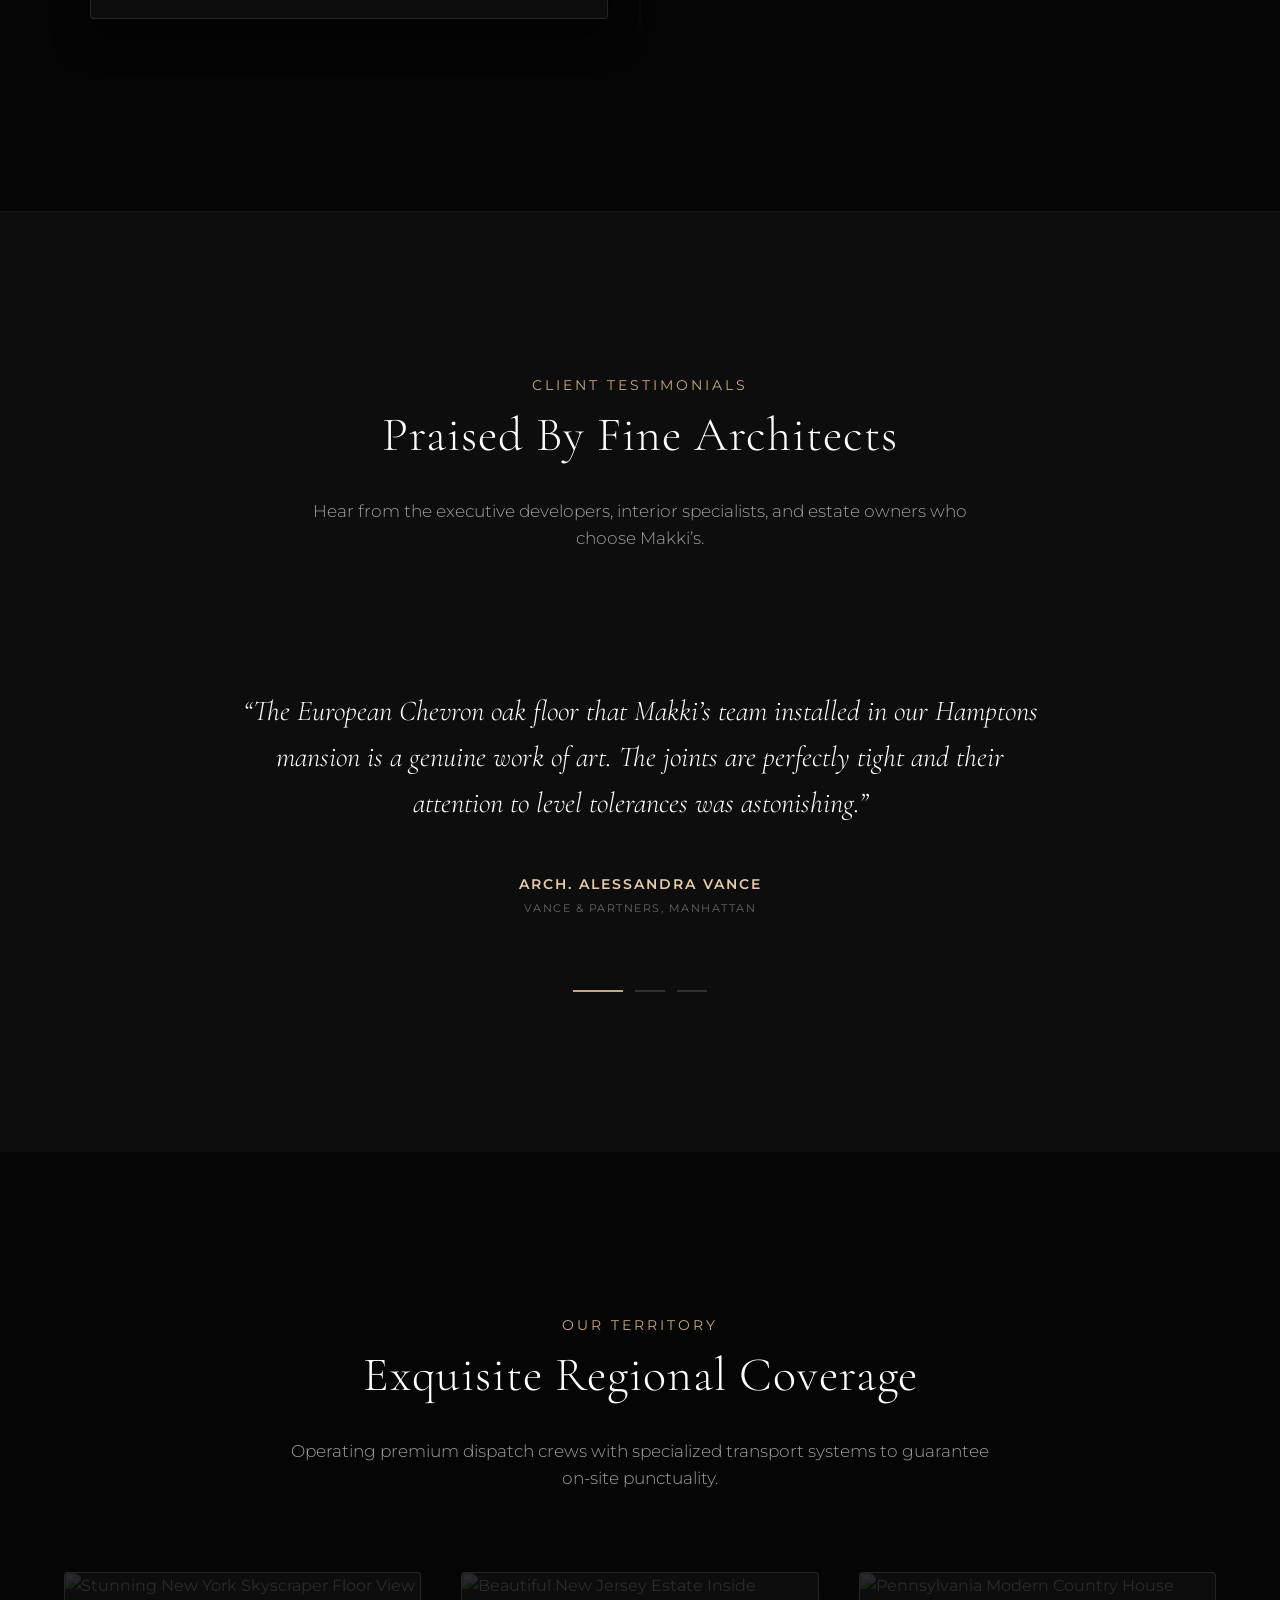
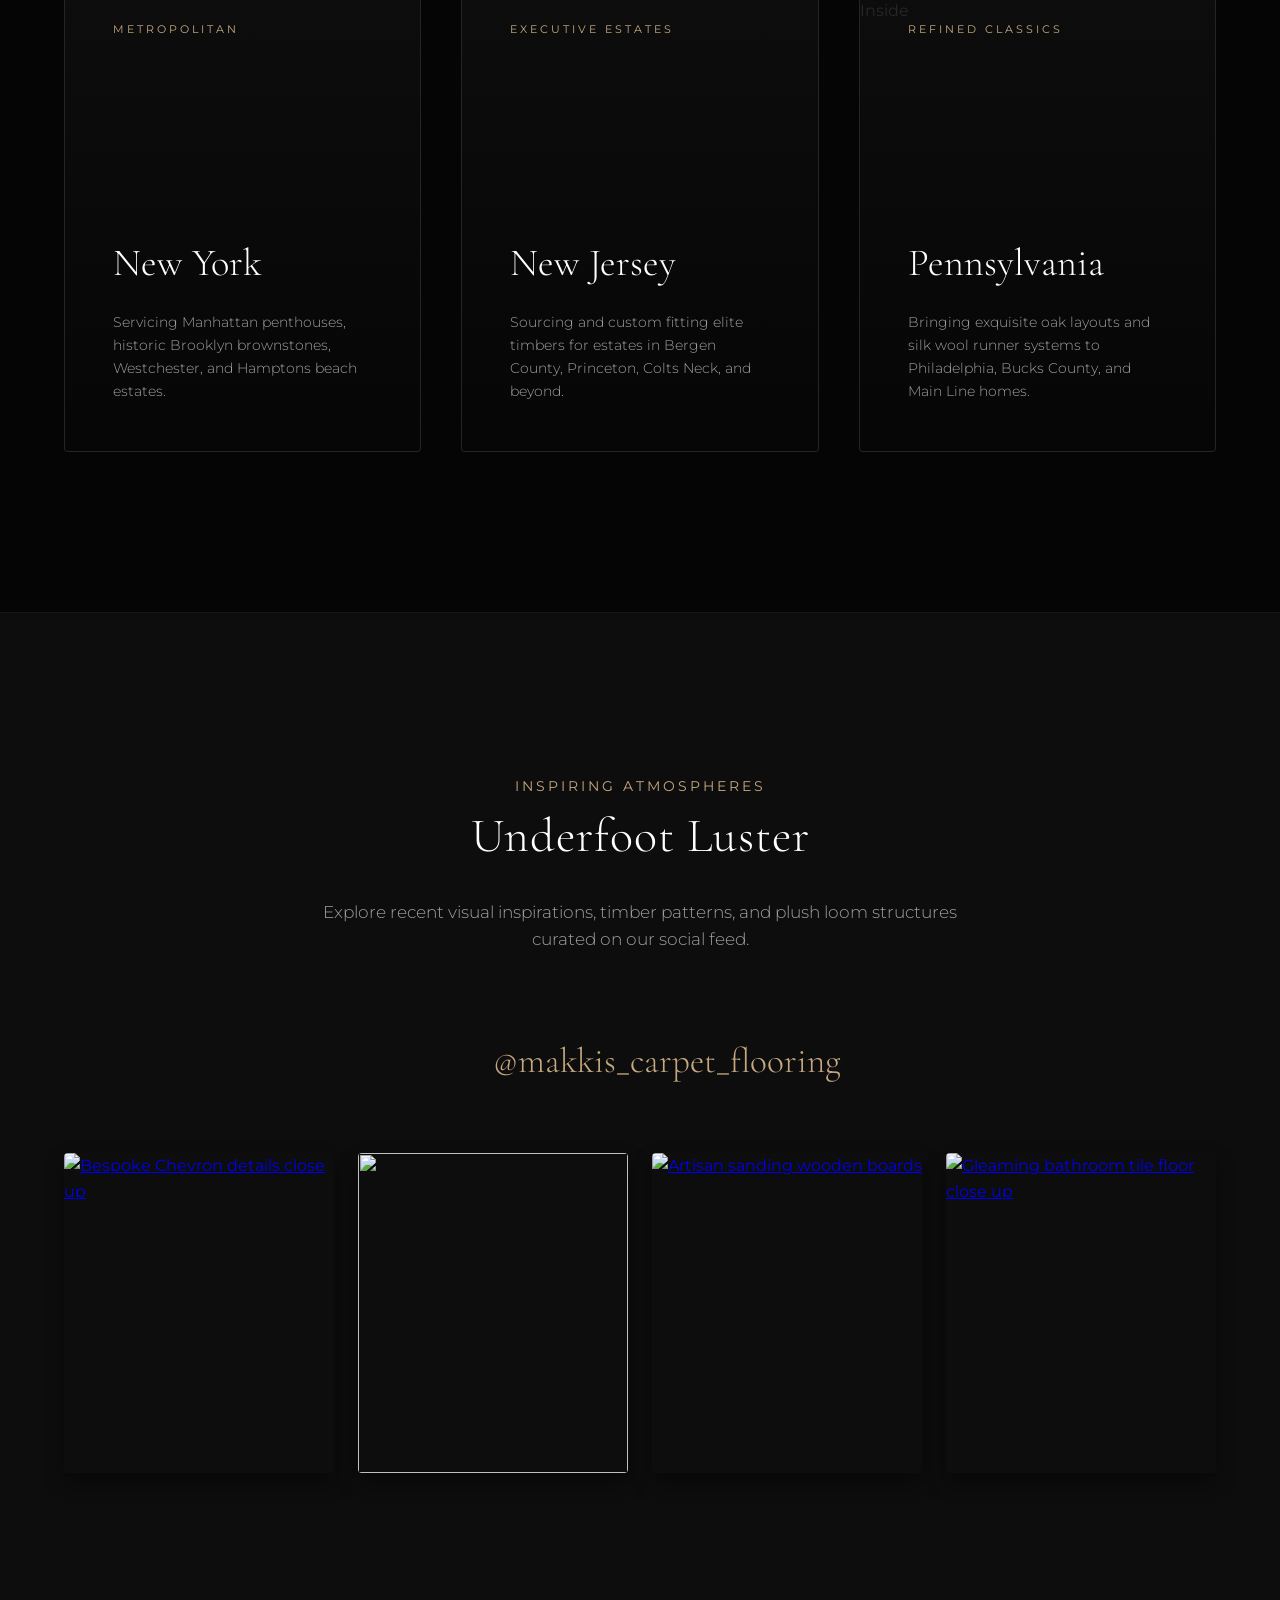
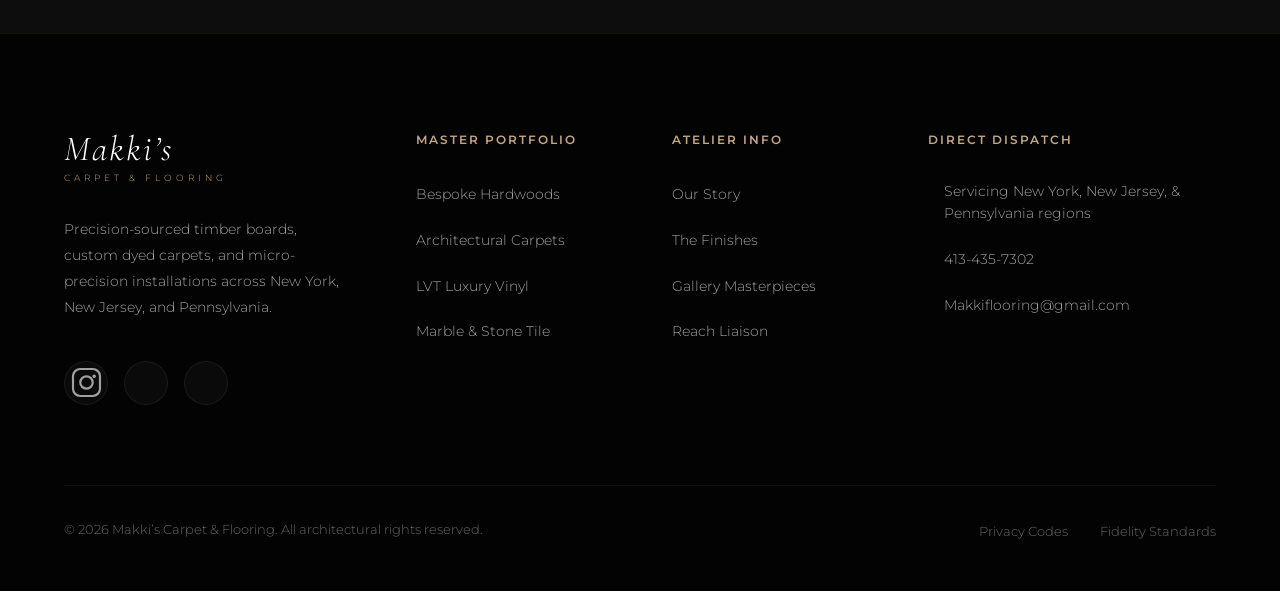
==== commit 86d0a789: "Update index.html" ====
--- a/index.html
+++ b/index.html
@@ -9,7 +9,7 @@
   <script src="https://cdn.emailjs.com/dist/email.min.js"></script>
   <!-- Premium Styles -->
   <link rel="stylesheet" href="style.css">
-  <link rel="icon" href="https://i.ibb.co/xSLkwSdd/5a114c3f-be6a-4035-bbf9-7d667262549d.jpg">
+  <link rel="icon" type="image/jpeg" href="https://i.ibb.co/xSLkwSdd/5a114c3f-be6a-4035-bbf9-7d667262549d.jpg">
   <link rel="canonical" href="https://makkiscarpetsandflooring.com/" />
 </head>
 <body>
